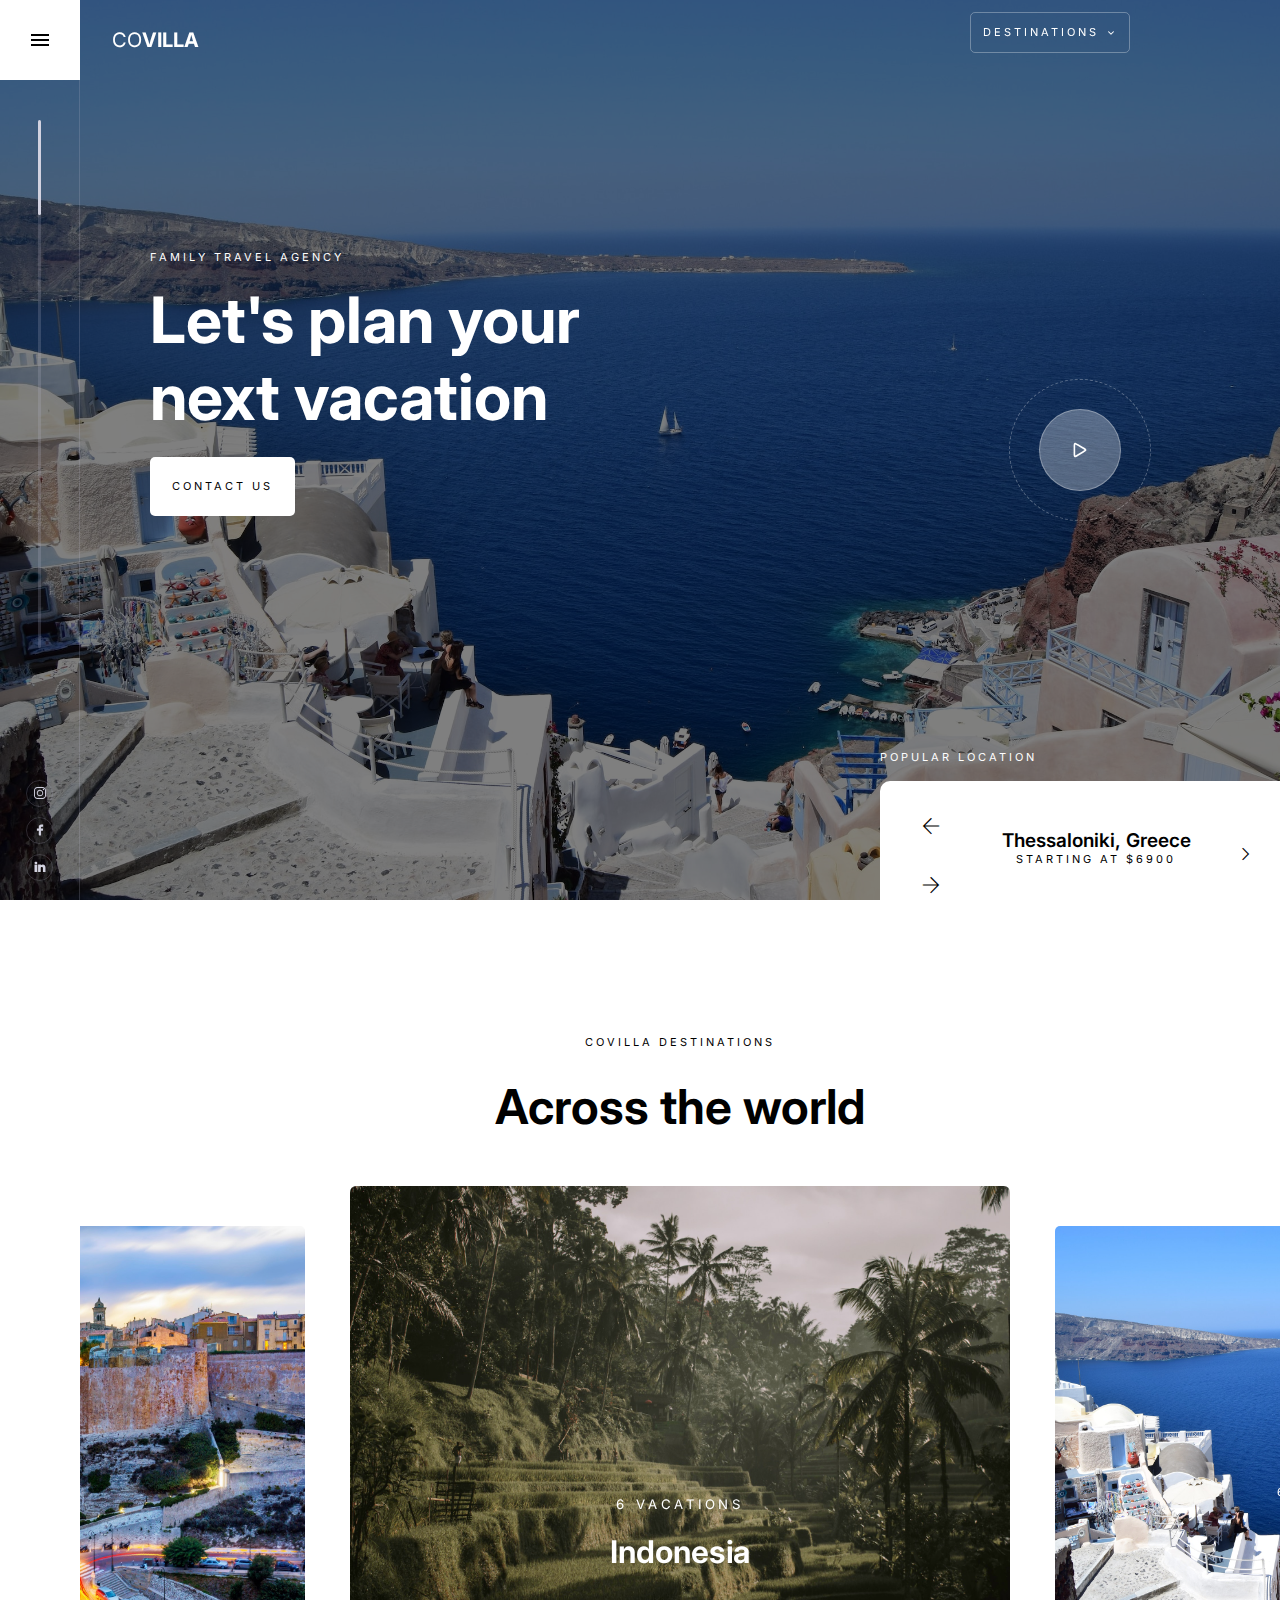
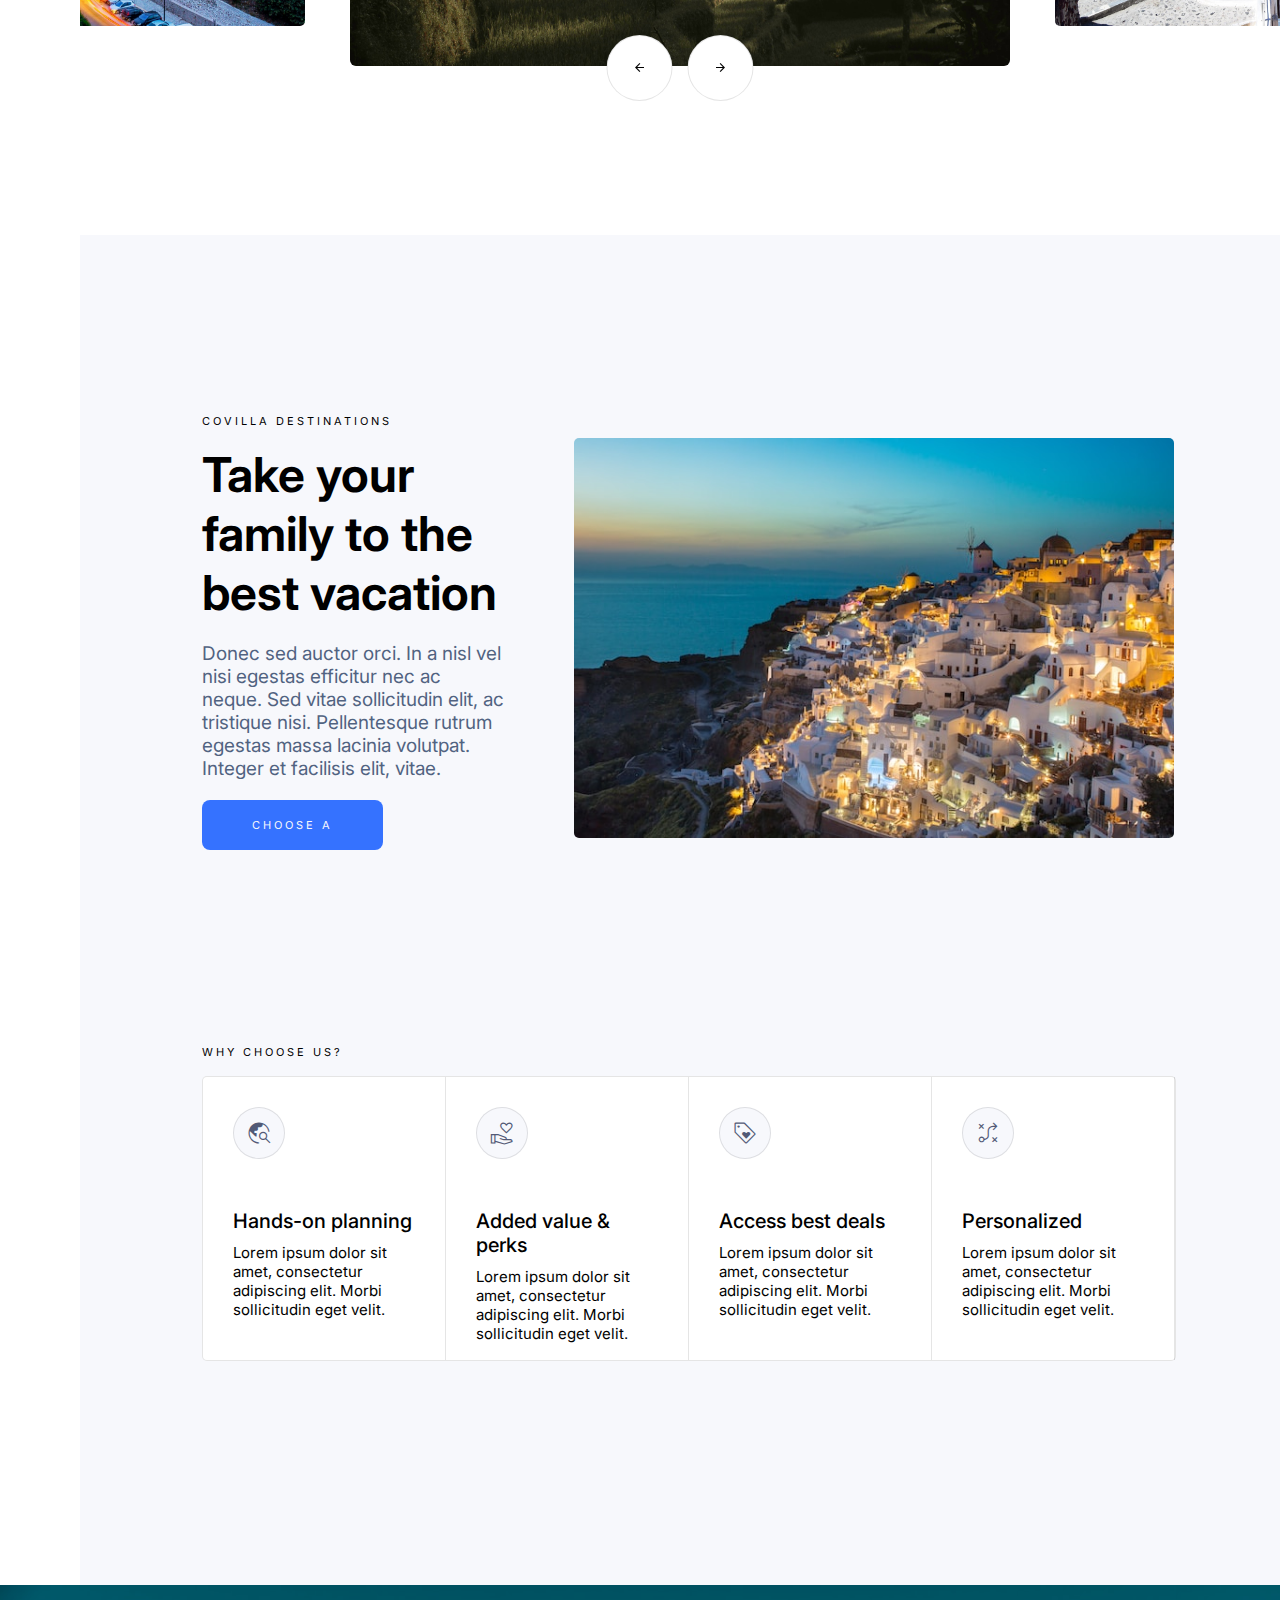
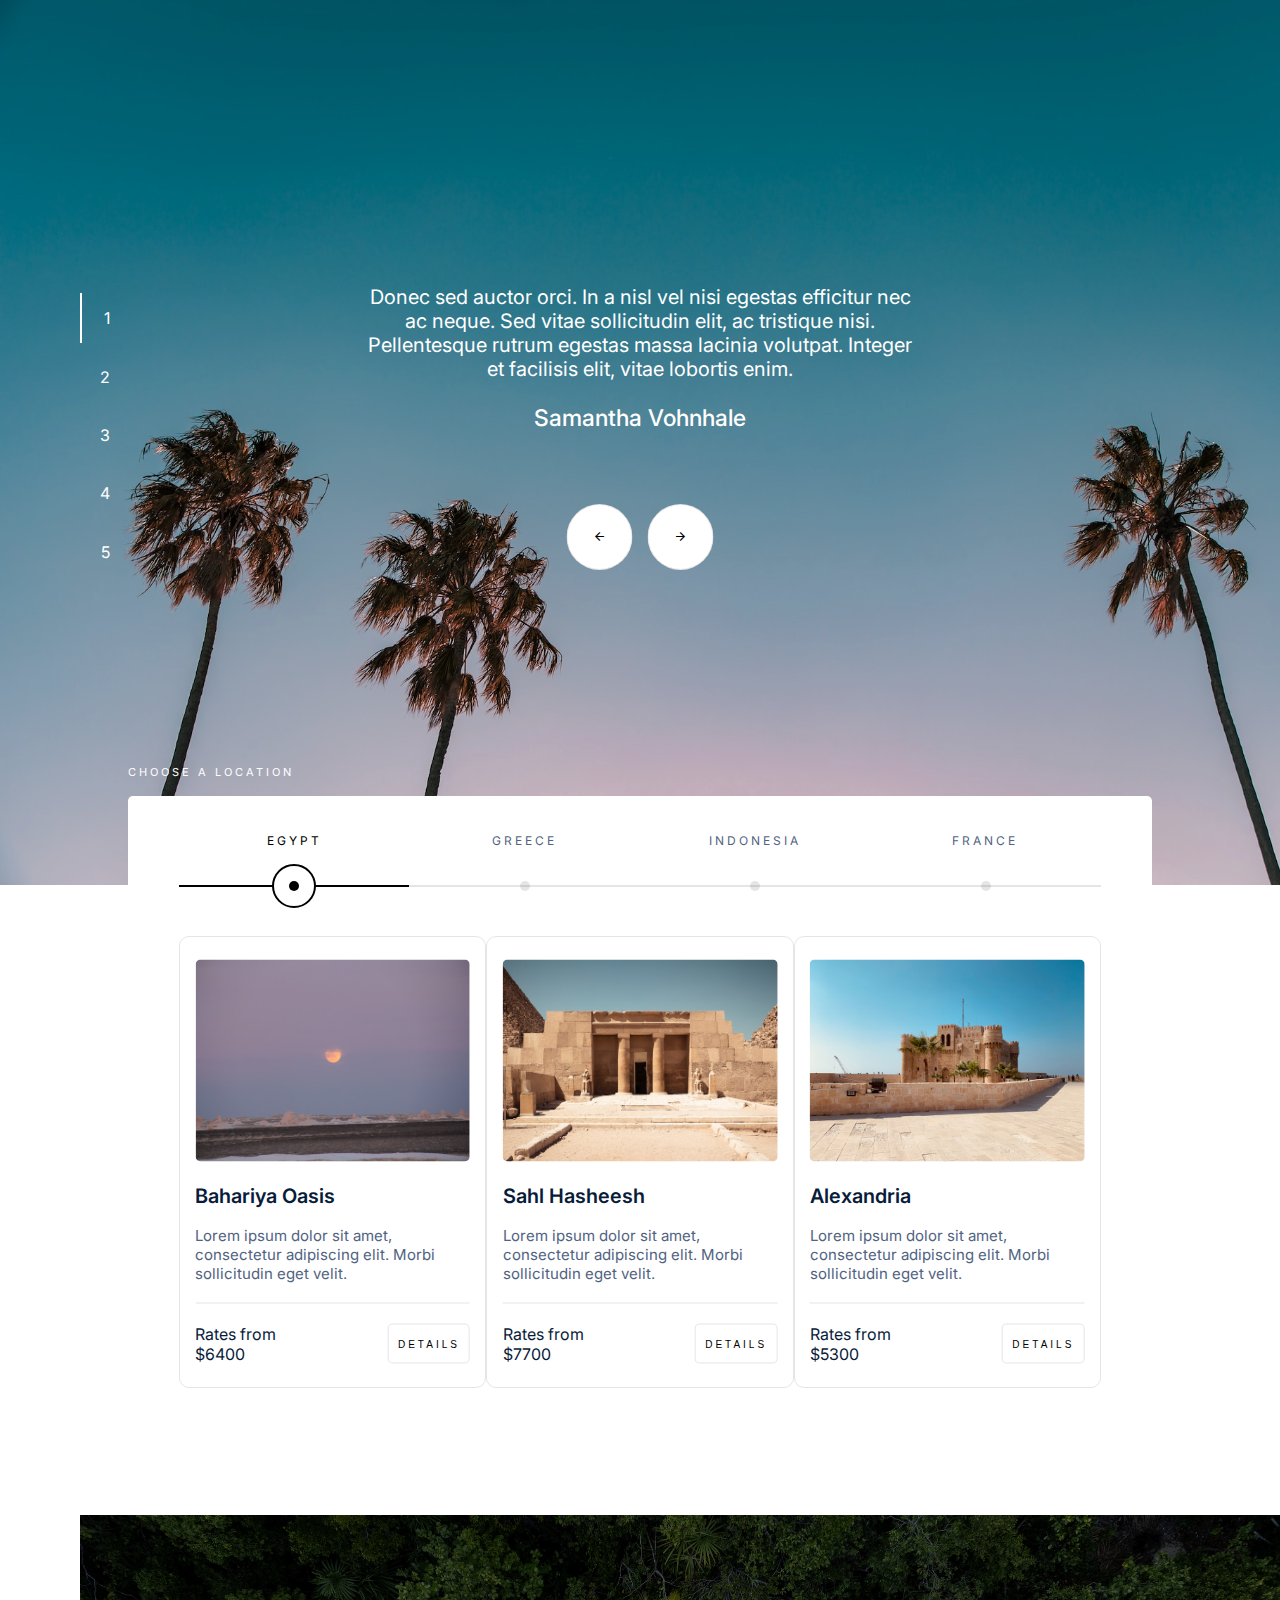
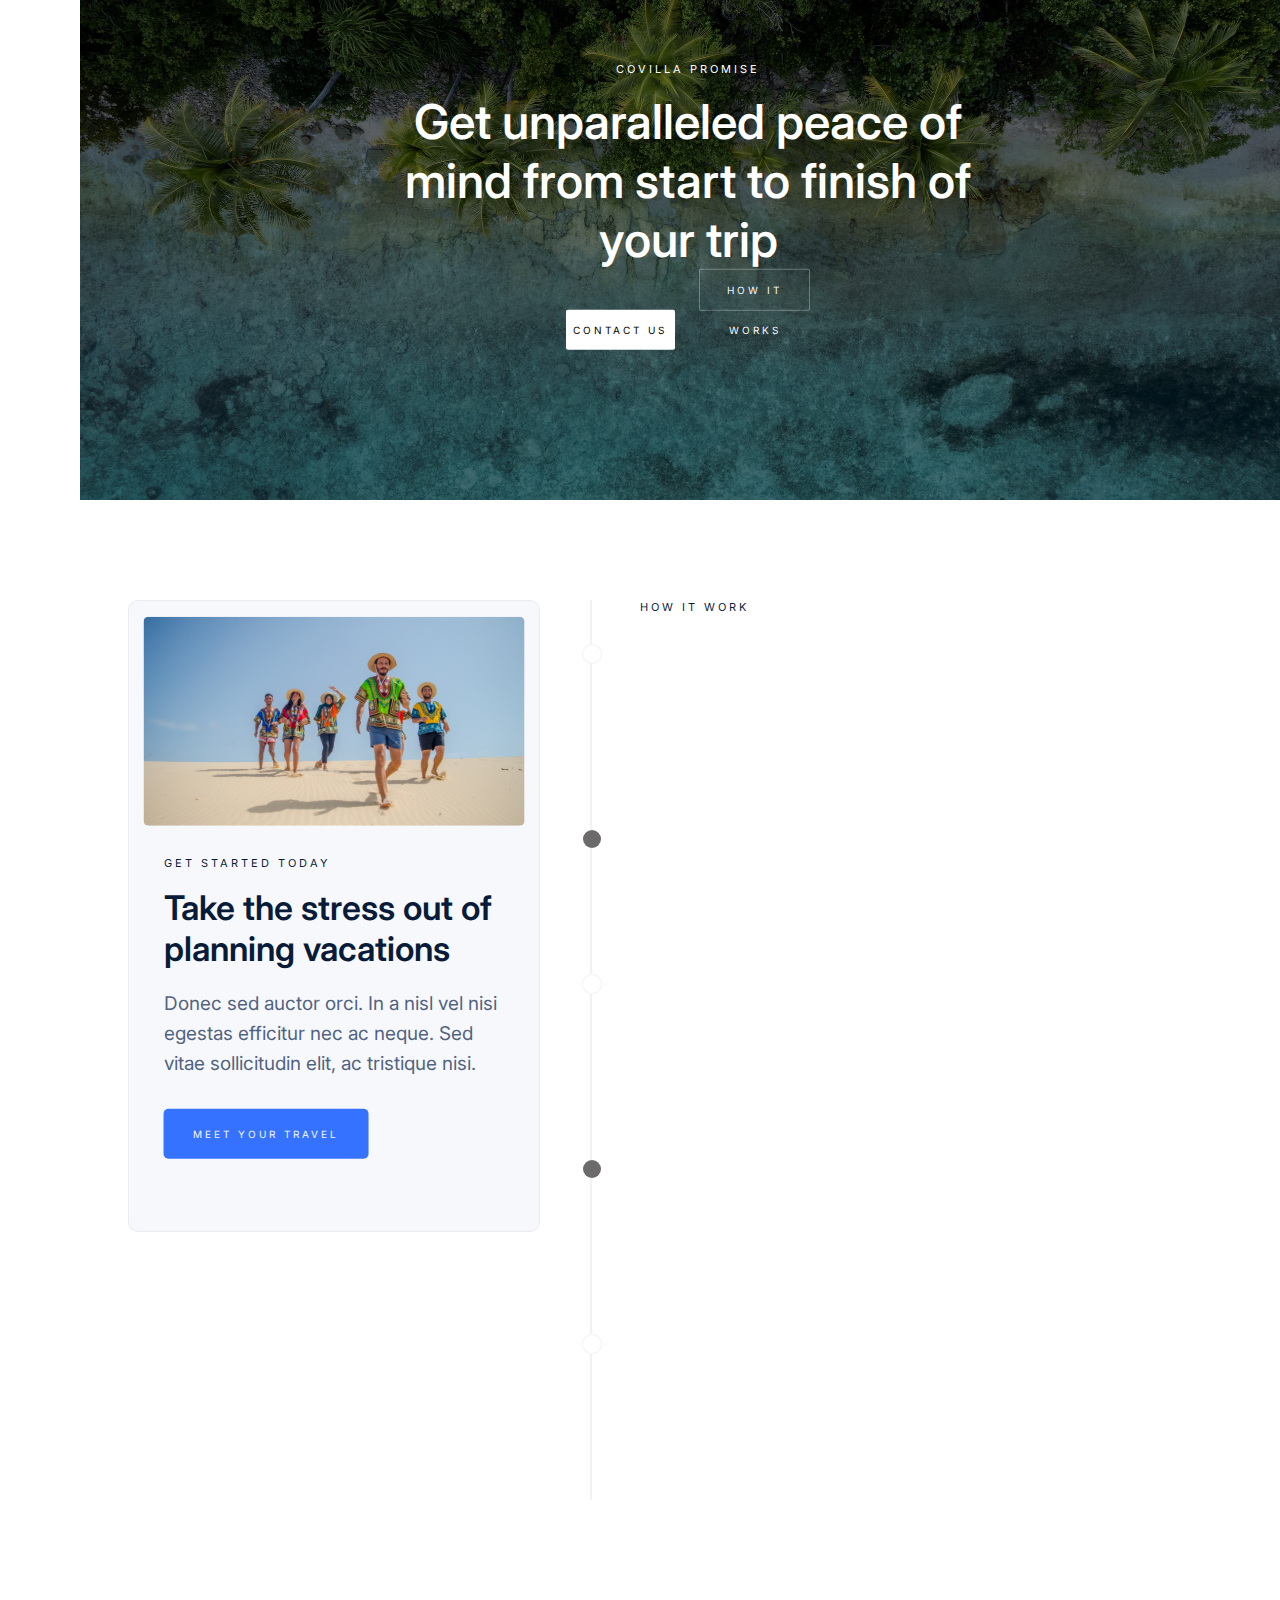
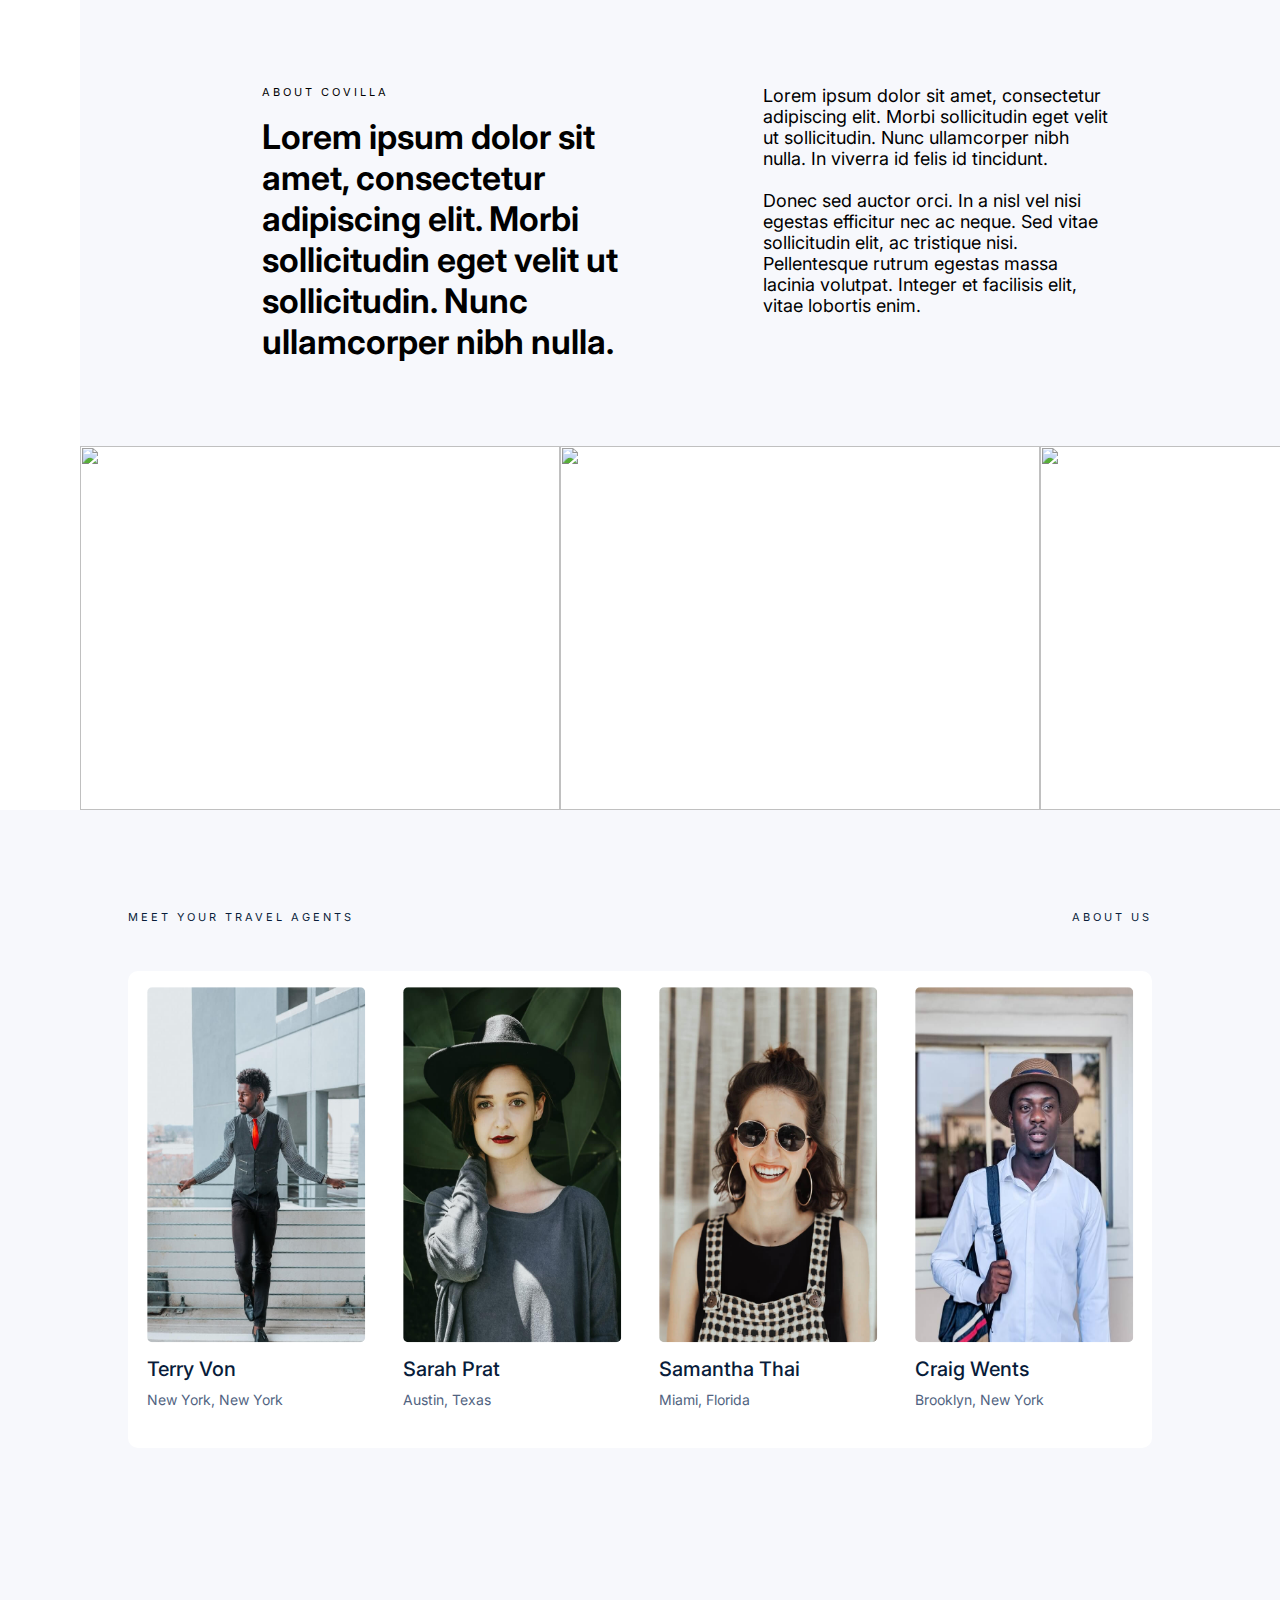
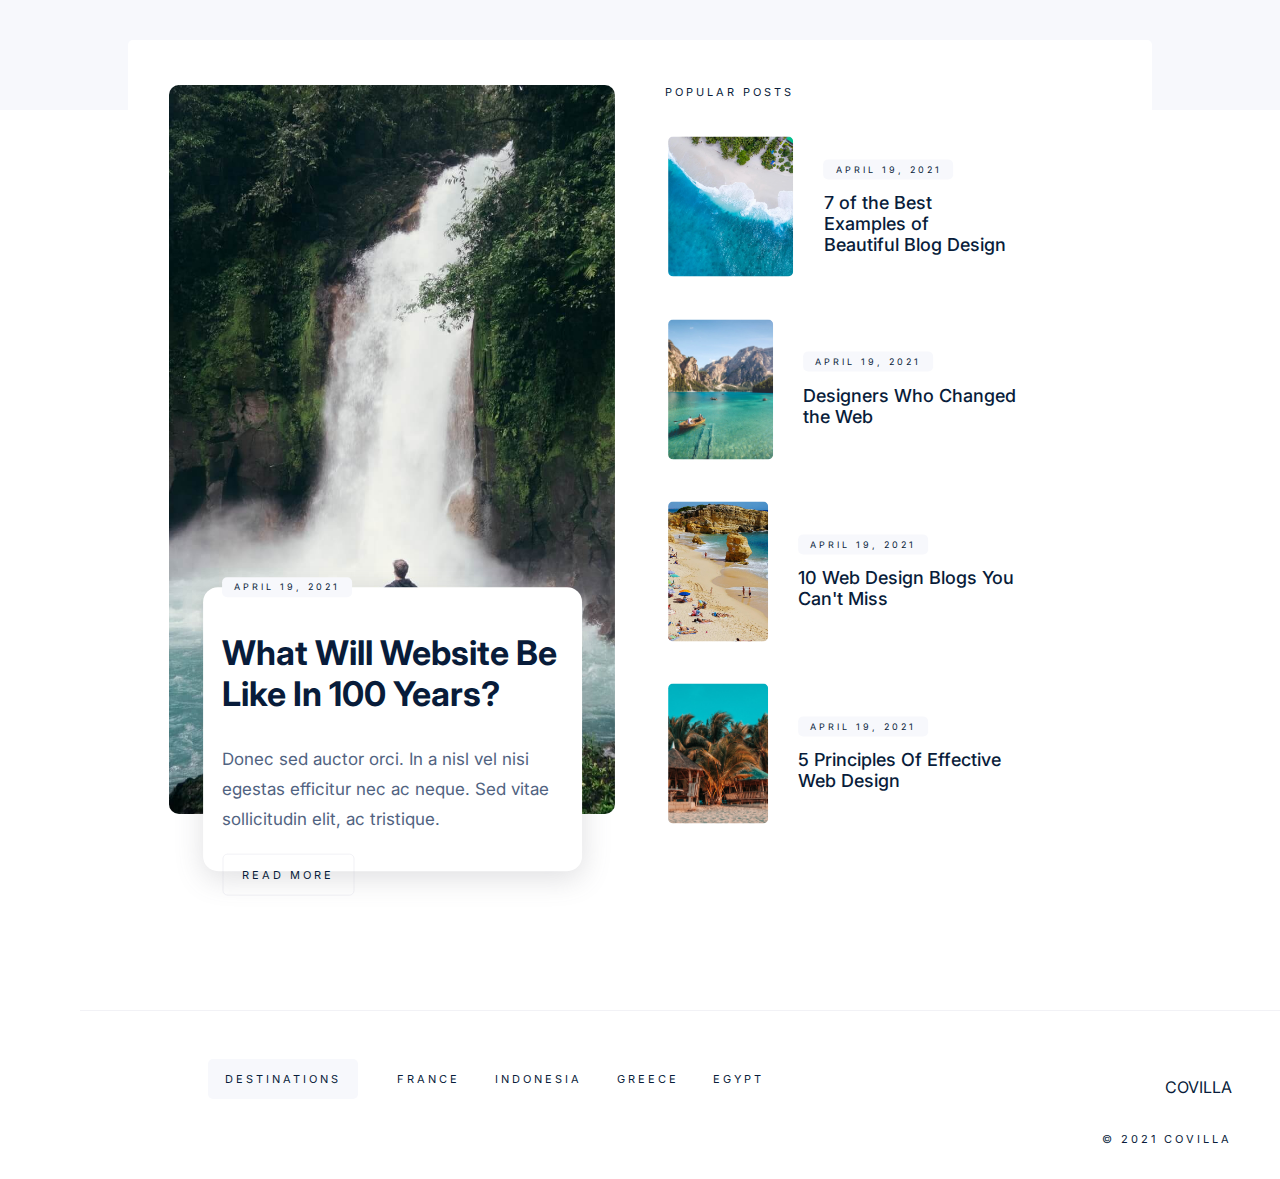
==== index.html @ d333420f "completed footer" ====
<!DOCTYPE html>
<html lang="en">
  <head>
    <meta charset="UTF-8" />
    <meta name="viewport" content="width=device-width, initial-scale=1.0" />
    <title>Travel Site</title>
    <!--Google Fonts -->
    <link
      rel="stylesheet"
      href="https://fonts.googleapis.com/css2?family=Inter"
    />

    <!--Google Icons -->
    <link
      rel="stylesheet"
      href="https://fonts.googleapis.com/css2?family=Material+Symbols+Outlined:opsz,wght,FILL,GRAD@20..48,100..700,0..1,-50..200"
    />

    <!-- Swiper CSS-->
    <link rel="stylesheet" href="./assets/swiper/swiper-bundle.min.css" />

    <link rel="stylesheet" href="./assets/styles/styles.css" />
  </head>
  <body>
    <section class="hero">
      <nav class="header">
        <div class="menu-btn">
          <span class="material-symbols-outlined"> menu </span>
        </div>
        <div class="nav-header">CO<span>VILLA</span></div>
        <ul class="navigation">
          <li><a href="#">ABOUT</a></li>
          <li><a href="#">JOURNAL</a></li>
          <li><a href="#">SUPPORT</a></li>
        </ul>
        <div class="option-btn subtitle">
          DESTINATIONS
          <span class="material-symbols-outlined"> expand_more </span>
        </div>
      </nav>

      <div class="expand">
        <div class="container">
          <div class="title">
            <p class="subtitle">choose a location</p>
            <div class="deco-line"></div>
          </div>

          <div class="location-card">
            <div class="location" data-loc="france">
              <div class="title-box">
                <p class="loc-title">France</p>
                <p class="subtitle">6 Vacations</p>
              </div>
              <span class="material-symbols-outlined">
                expand_circle_right
              </span>
            </div>
            <div class="location" data-loc="indonesia">
              <div class="title-box">
                <p class="loc-title">Indonesia</p>
                <p class="subtitle">6 Vacations</p>
              </div>
              <span class="material-symbols-outlined">
                expand_circle_right
              </span>
            </div>
            <div class="location" data-loc="greece">
              <div class="title-box">
                <p class="loc-title">Greece</p>
                <p class="subtitle">6 Vacations</p>
              </div>
              <span class="material-symbols-outlined">
                expand_circle_right
              </span>
            </div>
            <div class="location" data-loc="egypt">
              <div class="title-box">
                <p class="loc-title">Egypt</p>
                <p class="subtitle">6 Vacations</p>
              </div>
              <span class="material-symbols-outlined">
                expand_circle_right
              </span>
            </div>
          </div>
        </div>
      </div>

      <div class="header-scroll"></div>

      <div class="expand-menu">
        <div class="exit-btn">
          <span class="material-symbols-outlined"> close </span>
        </div>
        <h2>Explore Vacations</h2>
        <div class="menu-container">
          <div class="container">
            <div class="title">
              <p class="subtitle">choose a continent</p>
              <div class="deco-line"></div>
            </div>

            <div class="location" data-loc="asia">
              <div class="title-box">
                <p class="loc-title">Asia</p>
                <p class="subtitle">6 Vacations</p>
              </div>
              <span class="material-symbols-outlined">
                expand_circle_right
              </span>
            </div>

            <div class="location" data-loc="africa">
              <div class="title-box">
                <p class="loc-title">Africa</p>
                <p class="subtitle">6 Vacations</p>
              </div>
              <span class="material-symbols-outlined">
                expand_circle_right
              </span>
            </div>

            <div class="location" data-loc="europe">
              <div class="title-box">
                <p class="loc-title">Europe</p>
                <p class="subtitle">12 Vacations</p>
              </div>
              <span class="material-symbols-outlined">
                expand_circle_right
              </span>
            </div>
          </div>

          <div class="container">
            <div class="title">
              <p class="subtitle">Choose a Destination</p>
              <div class="deco-line"></div>
            </div>

            <div class="location" data-loc="france">
              <div class="title-box">
                <p class="loc-title">France</p>
                <p class="subtitle">6 Vacations</p>
              </div>
              <span class="material-symbols-outlined">
                expand_circle_right
              </span>
            </div>
            <div class="location" data-loc="indonesia">
              <div class="title-box">
                <p class="loc-title">Indonesia</p>
                <p class="subtitle">6 Vacations</p>
              </div>
              <span class="material-symbols-outlined">
                expand_circle_right
              </span>
            </div>
            <div class="location" data-loc="greece">
              <div class="title-box">
                <p class="loc-title">Greece</p>
                <p class="subtitle">6 Vacations</p>
              </div>
              <span class="material-symbols-outlined">
                expand_circle_right
              </span>
            </div>
            <div class="location" data-loc="egypt">
              <div class="title-box">
                <p class="loc-title">Egypt</p>
                <p class="subtitle">6 Vacations</p>
              </div>
              <span class="material-symbols-outlined">
                expand_circle_right
              </span>
            </div>
          </div>

          <div class="container">
            <div class="title">
              <p class="subtitle">Contact us</p>
              <div class="deco-line"></div>
            </div>

            <div class="contact">
              <p class="contact-text">Schedule a call</p>
              <span class="material-symbols-outlined">
                expand_circle_right
              </span>
            </div>
            <div class="contact">
              <p class="contact-text">info@template.com</p>
              <span class="material-symbols-outlined">
                expand_circle_right
              </span>
            </div>
            <div class="contact">
              <p class="contact-text">(555) 555-5555</p>
              <span class="material-symbols-outlined">
                expand_circle_right
              </span>
            </div>
          </div>
        </div>
      </div>

      <div class="left-scroll">
        <div class="scroll-bar">
          <div class="movable"></div>
        </div>
        <div class="social-account">
          <ul>
            <li class="social-icon">
              <img src="./assets/instagram.svg" alt="Instagram Icon Outline" />
            </li>
            <li class="social-icon">
              <img src="./assets/facebook.svg" alt="Facebook Icon Outline" />
            </li>
            <li class="social-icon">
              <img src="./assets/linkedin.svg" alt="LinkedIn Icon Outline" />
            </li>
          </ul>
        </div>
      </div>

      <div class="index-title">
        <div class="titles">
          <div class="subtitle">FAMILY TRAVEL AGENCY</div>
          <h1>
            Let's plan your <br />
            next vacation
          </h1>
          <a class="contact-us subtitle" href="#">CONTACT US</a>
        </div>

        <div class="video-section">
          <div class="video-section-light">
            <div class="video-wrapper">
              <video
                playsinline
                autoplay
                muted
                loop
                poster="./assets/video/poster.jpg"
              >
                <source src="./assets/video/video.mp4" type="video/mp4" />
              </video>
            </div>

            <div class="video-button">
              <div class="video-button-inner">
                <img src="./assets/video/play.svg" alt="play button" />
              </div>
            </div>
          </div>
        </div>
      </div>

      <div class="options-slider">
        <div class="title">
          <p class="subtitle">popular location</p>
          <div class="deco-line"></div>
        </div>

        <div class="slide-main">
          <div class="slide-button">
            <span class="material-symbols-outlined" id="prev">
              arrow_back
            </span>
            <span class="material-symbols-outlined" id="next">
              arrow_forward
            </span>
          </div>
          <div class="slide-main-location">
            <p>Thessaloniki, Greece</p>
            <p class="subtitle">STARTING AT $6900</p>
          </div>

          <div class="direct-link">
            <span class="material-symbols-outlined"> navigate_next </span>
          </div>
        </div>
      </div>
    </section>

    <section class="acrossWorld">
      <div class="title">
        <p class="subtitle">covilla destinations</p>
        <h2>Across the world</h2>
      </div>

      <div class="swiper">
        <!-- Additional required wrapper -->
        <div class="swiper-wrapper">
          <!-- Slides -->
          <div class="swiper-slide">
            <img
              src="./assets/images/swiper-images/swiper-indonesia.jpg"
              alt="Indonesia"
            />
            <div class="titles">
              <p class="subtitle">6 Vacations</p>
              <p class="loc-title">Indonesia</p>
            </div>
          </div>
          <div class="swiper-slide">
            <img
              src="./assets/images/swiper-images/swiper-greece.jpg"
              alt="Greece"
            />
            <div class="titles">
              <p class="subtitle">6 Vacations</p>
              <p class="loc-title">Greece</p>
            </div>
          </div>
          <div class="swiper-slide">
            <img
              src="./assets/images/swiper-images/swiper-egypt.jpg"
              alt="Egypt"
            />
            <div class="titles">
              <p class="subtitle">6 Vacations</p>
              <p class="loc-title">Egypt</p>
            </div>
          </div>
          <div class="swiper-slide">
            <img
              src="./assets/images/swiper-images/swiper-france.jpg"
              alt="France"
            />
            <div class="titles">
              <p class="subtitle">6 Vacations</p>
              <p class="loc-title">France</p>
            </div>
          </div>
        </div>
        <!--End of swiper wrapper-->

        <!-- navigation buttons -->
        <div class="nav-buttons">
          <div class="swiper-custom-nav" id="nav-left">
            <span class="material-symbols-outlined"> arrow_back </span>
          </div>
          <div class="swiper-custom-nav" id="nav-right">
            <span class="material-symbols-outlined"> arrow_forward </span>
          </div>
        </div>
      </div>
      <!--End of swiper-->
    </section>

    <section class="blog">
      <div class="blog-info">
        <div class="blog-container">
          <div class="blog-left">
            <p class="subtitle">covilla destinations</p>
            <h2>Take your family to the best vacation</h2>
            <p class="text">
              Donec sed auctor orci. In a nisl vel nisi egestas efficitur nec ac
              neque. Sed vitae sollicitudin elit, ac tristique nisi.
              Pellentesque rutrum egestas massa lacinia volutpat. Integer et
              facilisis elit, vitae.
            </p>
            <div class="option-btn subtitle">
              CHOOSE A DESTINATION
              <span class="material-symbols-outlined"> expand_more </span>
            </div>
          </div>

          <div class="blog-right">
            <img src="./assets/images/blog-greece.jpg" alt="greece" />
          </div>
        </div>
      </div>

      <div class="features">
        <div class="title">
          <p class="subtitle">Why choose us?</p>
          <div class="deco-line"></div>
        </div>

        <div class="feature-container">
          <div class="feature">
            <div class="feature-icon">
              <span class="material-symbols-outlined"> travel_explore </span>
            </div>
            <h4>Hands-on planning</h4>
            <p>
              Lorem ipsum dolor sit amet, consectetur adipiscing elit. Morbi
              sollicitudin eget velit.
            </p>
          </div>
          <div class="feature">
            <div class="feature-icon">
              <span class="material-symbols-outlined">
                volunteer_activism
              </span>
            </div>
            <h4>Added value & perks</h4>
            <p>
              Lorem ipsum dolor sit amet, consectetur adipiscing elit. Morbi
              sollicitudin eget velit.
            </p>
          </div>
          <div class="feature">
            <div class="feature-icon">
              <span class="material-symbols-outlined"> loyalty </span>
            </div>
            <h4>Access best deals</h4>
            <p>
              Lorem ipsum dolor sit amet, consectetur adipiscing elit. Morbi
              sollicitudin eget velit.
            </p>
          </div>
          <div class="feature">
            <div class="feature-icon">
              <span class="material-symbols-outlined"> tactic </span>
            </div>
            <h4>Personalized</h4>
            <p>
              Lorem ipsum dolor sit amet, consectetur adipiscing elit. Morbi
              sollicitudin eget velit.
            </p>
          </div>
        </div>
      </div>
    </section>

    <section class="testimony">
      <ul class="number-tab">
        <li class="tab-item active">1</li>
        <li class="tab-item">2</li>
        <li class="tab-item">3</li>
        <li class="tab-item">4</li>
        <li class="tab-item">5</li>
      </ul>
      <div class="testimony-main">
        <div class="testimony-text">
          <p class="client-message">
            Donec sed auctor orci. In a nisl vel nisi egestas efficitur nec ac
            neque. Sed vitae sollicitudin elit, ac tristique nisi. Pellentesque
            rutrum egestas massa lacinia volutpat. Integer et facilisis elit,
            vitae lobortis enim.
          </p>
          <p class="client-name">Samantha Vohnhale</p>
        </div>
        <div class="nav-buttons">
          <div class="swiper-custom-nav" id="tes-left">
            <span class="material-symbols-outlined"> arrow_back </span>
          </div>
          <div class="swiper-custom-nav" id="tes-right">
            <span class="material-symbols-outlined"> arrow_forward </span>
          </div>
        </div>
      </div>
    </section>

    <section class="popular-sites">
      <div class="title">
        <p class="subtitle">choose a location</p>
        <div class="deco-line"></div>
      </div>

      <div class="popular-main">
        <ul class="tab-titles">
          <li class="tab-title active" data-index="1">Egypt</li>
          <li class="tab-title" data-index="2">Greece</li>
          <li class="tab-title" data-index="3">Indonesia</li>
          <li class="tab-title" data-index="4">France</li>
        </ul>
        <div class="click-bar">
          <div class="the-bar"></div>

          <ul class="inner-dots">
            <li class="dot active" data-index="1"></li>
            <li class="dot" data-index="2"></li>
            <li class="dot" data-index="3"></li>
            <li class="dot" data-index="4"></li>
          </ul>
          <ul class="tab-dots">
            <li class="tab-dot active" data-index="1"></li>
            <li class="tab-dot" data-index="2"></li>
            <li class="tab-dot" data-index="3"></li>
            <li class="tab-dot" data-index="4"></li>
          </ul>
        </div>
        <div class="popular-country">
          <div class="page active" data-index="1">
            <div class="city-info">
              <div class="card-container">
                <img
                  src="./assets/images/small-images/eg-BahariyaOasis.jpg"
                  alt="Bahariya Oasis"
                />
                <h4>Bahariya Oasis</h4>
                <p>
                  Lorem ipsum dolor sit amet, consectetur adipiscing elit. Morbi
                  sollicitudin eget velit.
                </p>
                <div class="break-line"></div>
                <div class="card-bottom">
                  <div class="rate">Rates from $6400</div>
                  <button class="detailBtn">DETAILS</button>
                </div>
              </div>
            </div>
            <div class="city-info">
              <div class="card-container">
                <img
                  src="./assets/images/small-images/eg-SahlHasheesh.jpg"
                  alt="Sahl Hasheesh"
                />
                <h4>Sahl Hasheesh</h4>
                <p>
                  Lorem ipsum dolor sit amet, consectetur adipiscing elit. Morbi
                  sollicitudin eget velit.
                </p>
                <div class="break-line"></div>
                <div class="card-bottom">
                  <div class="rate">Rates from $7700</div>
                  <button class="detailBtn">DETAILS</button>
                </div>
              </div>
            </div>
            <div class="city-info">
              <div class="card-container">
                <img
                  src="./assets/images/small-images/eg-Alexandria.jpg"
                  alt="Alexandria"
                />
                <h4>Alexandria</h4>
                <p>
                  Lorem ipsum dolor sit amet, consectetur adipiscing elit. Morbi
                  sollicitudin eget velit.
                </p>
                <div class="break-line"></div>
                <div class="card-bottom">
                  <div class="rate">Rates from $5300</div>
                  <button class="detailBtn">DETAILS</button>
                </div>
              </div>
            </div>
          </div>

          <div class="page" data-index="2">
            <div class="city-info">
              <div class="card-container">
                <img
                  src="./assets/images/small-images/gr-Palaiokastritsa.jpg"
                  alt="Palaiokastritsa"
                />
                <h4>Palaiokastritsa</h4>
                <p>
                  Lorem ipsum dolor sit amet, consectetur adipiscing elit. Morbi
                  sollicitudin eget velit.
                </p>
                <div class="break-line"></div>
                <div class="card-bottom">
                  <div class="rate">Rates from $5600</div>
                  <button class="detailBtn">DETAILS</button>
                </div>
              </div>
            </div>
            <div class="city-info">
              <div class="card-container">
                <img
                  src="./assets/images/small-images/gr-Meteora.jpg"
                  alt="Meteora"
                />
                <h4>Meteora</h4>
                <p>
                  Lorem ipsum dolor sit amet, consectetur adipiscing elit. Morbi
                  sollicitudin eget velit.
                </p>
                <div class="break-line"></div>
                <div class="card-bottom">
                  <div class="rate">Rates from $2800</div>
                  <button class="detailBtn">DETAILS</button>
                </div>
              </div>
            </div>
            <div class="city-info">
              <div class="card-container">
                <img
                  src="./assets/images/small-images/gr-Thessaloniki.jpg"
                  alt="Thessaloniki"
                />
                <h4>Thessaloniki</h4>
                <p>
                  Lorem ipsum dolor sit amet, consectetur adipiscing elit. Morbi
                  sollicitudin eget velit.
                </p>
                <div class="break-line"></div>
                <div class="card-bottom">
                  <div class="rate">Rates from $6700</div>
                  <button class="detailBtn">DETAILS</button>
                </div>
              </div>
            </div>
          </div>

          <div class="page" data-index="3">
            <div class="city-info">
              <div class="card-container">
                <img
                  src="./assets/images/small-images/id-Canggu.jpg"
                  alt="Canggu"
                />
                <h4>Canggu</h4>
                <p>
                  Lorem ipsum dolor sit amet, consectetur adipiscing elit. Morbi
                  sollicitudin eget velit.
                </p>
                <div class="break-line"></div>
                <div class="card-bottom">
                  <div class="rate">Rates from $6500</div>
                  <button class="detailBtn">DETAILS</button>
                </div>
              </div>
            </div>
            <div class="city-info">
              <div class="card-container">
                <img
                  src="./assets/images/small-images/id-Komodo.jpg"
                  alt="Komodo"
                />
                <h4>Komodo</h4>
                <p>
                  Lorem ipsum dolor sit amet, consectetur adipiscing elit. Morbi
                  sollicitudin eget velit.
                </p>
                <div class="break-line"></div>
                <div class="card-bottom">
                  <div class="rate">Rates from $7600</div>
                  <button class="detailBtn">DETAILS</button>
                </div>
              </div>
            </div>
            <div class="city-info">
              <div class="card-container">
                <img
                  src="./assets/images/small-images/id-PenidaIsland.jpg"
                  alt="Penida Island"
                />
                <h4>Penida Island</h4>
                <p>
                  Lorem ipsum dolor sit amet, consectetur adipiscing elit. Morbi
                  sollicitudin eget velit.
                </p>
                <div class="break-line"></div>
                <div class="card-bottom">
                  <div class="rate">Rates from $2800</div>
                  <button class="detailBtn">DETAILS</button>
                </div>
              </div>
            </div>
          </div>

          <div class="page" data-index="4">
            <div class="city-info">
              <div class="card-container">
                <img
                  src="./assets/images/small-images/fr-Bonifacio.jpg"
                  alt="Bonfifacio"
                />
                <h4>Bonifacio</h4>
                <p>
                  Lorem ipsum dolor sit amet, consectetur adipiscing elit. Morbi
                  sollicitudin eget velit.
                </p>
                <div class="break-line"></div>
                <div class="card-bottom">
                  <div class="rate">Rates from $2000</div>
                  <button class="detailBtn">DETAILS</button>
                </div>
              </div>
            </div>
            <div class="city-info">
              <div class="card-container">
                <img
                  src="./assets/images/small-images/fr-Brittany.jpg"
                  alt="Brittany"
                />
                <h4>Brittany</h4>
                <p>
                  Lorem ipsum dolor sit amet, consectetur adipiscing elit. Morbi
                  sollicitudin eget velit.
                </p>
                <div class="break-line"></div>
                <div class="card-bottom">
                  <div class="rate">Rates from $3600</div>
                  <button class="detailBtn">DETAILS</button>
                </div>
              </div>
            </div>
            <div class="city-info">
              <div class="card-container">
                <img
                  src="./assets/images/small-images/fr-Carcassonne.jpg"
                  alt="Carcassonne"
                />
                <h4>Carcassonne</h4>
                <p>
                  Lorem ipsum dolor sit amet, consectetur adipiscing elit. Morbi
                  sollicitudin eget velit.
                </p>
                <div class="break-line"></div>
                <div class="card-bottom">
                  <div class="rate">Rates from $3900</div>
                  <button class="detailBtn">DETAILS</button>
                </div>
              </div>
            </div>
          </div>
        </div>
      </div>
    </section>

    <section class="no-paddings">
      <div class="titles">
        <div class="subtitle">Covilla promise</div>
        <h1>
          Get unparalleled peace of mind from start to finish of your trip
        </h1>
        <a class="contact-us subtitle" href="#">CONTACT US</a>
        <a class="howitwork subtitle" href="#">HOW IT WORKS</a>
      </div>
    </section>

    <section class="detailed-info">
      <div class="container">
        <div class="start-today-card">
          <div class="card-container">
            <div class="card-picture"></div>
            <div class="card-text">
              <p class="subtitle">Get Started Today</p>
              <h2>Take the stress out of planning vacations</h2>
              <p class="text">
                Donec sed auctor orci. In a nisl vel nisi egestas efficitur nec
                ac neque. Sed vitae sollicitudin elit, ac tristique nisi.
              </p>
              <div class="option-btn subtitle">MEET YOUR TRAVEL AGENTS</div>
            </div>
          </div>
        </div>
        <div class="step-card">
          <div class="title">
            <p class="subtitle">how it work</p>
            <div class="deco-line"></div>
          </div>
          <div class="steps">
            <div class="step">
              <div class="outer"></div>
              <div class="inner"></div>
            </div>
            <div class="step">
              <div class="outer"></div>
              <div class="inner"></div>
            </div>
            <div class="step">
              <div class="outer"></div>
              <div class="inner"></div>
            </div>
            <div class="step">
              <div class="outer"></div>
              <div class="inner"></div>
            </div>
          </div>
          <div class="box box1">
            <div class="box-container">
              <div class="box-icon">
                <span>1</span>
              </div>
              <h4>First, clone this template.</h4>
              <p>
                Lorem ipsum dolor sit amet, consectetur adipiscing elit. Morbi
                sollicitudin eget velit ut sollicitudin. Nunc ullamcorper nibh
                nulla. In viverra id felis id tincidunt.
              </p>
            </div>
          </div>
          <div class="box box2">
            <div class="box-container">
              <div class="box-icon">
                <span>2</span>
              </div>
              <h4>Next, use it on your projects.</h4>
              <p>
                Lorem ipsum dolor sit amet, consectetur adipiscing elit. Morbi
                sollicitudin eget velit ut sollicitudin. Nunc ullamcorper nibh
                nulla. In viverra id felis id tincidunt.
              </p>
            </div>
          </div>
          <div class="box box3">
            <div class="box-container">
              <div class="box-icon">
                <span>3</span>
              </div>
              <h4>Then, tell me what you think.</h4>
              <p>
                Lorem ipsum dolor sit amet, consectetur adipiscing elit. Morbi
                sollicitudin eget velit ut sollicitudin. Nunc ullamcorper nibh
                nulla. In viverra id felis id tincidunt.
              </p>
            </div>
          </div>
          <div class="box box4">
            <div class="box-container">
              <div class="box-icon">
                <span>4</span>
              </div>
              <h4>Finally, share the template.</h4>
              <p>
                Lorem ipsum dolor sit amet, consectetur adipiscing elit. Morbi
                sollicitudin eget velit ut sollicitudin. Nunc ullamcorper nibh
                nulla. In viverra id felis id tincidunt.
              </p>
            </div>
          </div>
        </div>
      </div>
    </section>

    <section class="about-gallery">
      <div class="container">
        <div class="top-text">
          <div class="text-container">
            <div class="left-text">
              <p class="subtitle">ABOUT COVILLA</p>
              Lorem ipsum dolor sit amet, consectetur adipiscing elit. Morbi
              sollicitudin eget velit ut sollicitudin. Nunc ullamcorper nibh
              nulla.
            </div>
            <div class="right-text">
              <p>
                Lorem ipsum dolor sit amet, consectetur adipiscing elit. Morbi
                sollicitudin eget velit ut sollicitudin. Nunc ullamcorper nibh
                nulla. In viverra id felis id tincidunt.
              </p>
              <br />
              <p>
                Donec sed auctor orci. In a nisl vel nisi egestas efficitur nec
                ac neque. Sed vitae sollicitudin elit, ac tristique nisi.
                Pellentesque rutrum egestas massa lacinia volutpat. Integer et
                facilisis elit, vitae lobortis enim.
              </p>
            </div>
          </div>
        </div>

        <div class="gallery">
          <div class="item">
            <img
              src="https://assets.website-files.com/60675f13ea324fdd4af9ef2a/607b6af17c67770ae3de1541_Family001.jpeg"
              alt=""
            />
          </div>
          <div class="item">
            <img
              src="https://assets.website-files.com/60675f13ea324fdd4af9ef2a/607b6c801c6cc62928080d5c_Family003.jpeg"
              alt=""
            />
          </div>
          <div class="item">
            <img
              src="https://assets.website-files.com/60675f13ea324fdd4af9ef2a/607b6ccb8c09f127ee426222_Family004.jpeg"
              alt=""
            />
          </div>
          <div class="item">
            <img
              src="https://assets.website-files.com/60675f13ea324fdd4af9ef2a/607b6d1847737e3cad7ace73_Family005.jpeg"
              alt=""
            />
          </div>
          <div class="item">
            <img
              src="https://assets.website-files.com/60675f13ea324fdd4af9ef2a/607dcd6f4c797d614a152a89_Family0012.jpeg"
              alt=""
            />
          </div>
          <div class="item">
            <img
              src="https://assets.website-files.com/60675f13ea324fdd4af9ef2a/607b6e34994877bde5d7d81b_Family007.jpeg"
              alt=""
            />
          </div>
        </div>
      </div>
    </section>

    <section class="meet-our-team">
      <div class="container">
        <div class="title">
          <p class="subtitle">meet your travel agents</p>
          <div class="deco-line"></div>
          <div class="optionBtn subtitle">About us</div>
        </div>
        <div class="team-box">
          <div class="member-card">
            <div class="member">
              <div class="member-image">
                <img src="./assets/team/team-photo1.jpg" alt="" />
              </div>
              <p class="member-name">Terry Von</p>
              <p class="member-location">New York, New York</p>
            </div>
          </div>
          <div class="member-card">
            <div class="member">
              <div class="member-image">
                <img src="./assets/team/SaraPrat.jpg" alt="" />
              </div>
              <p class="member-name">Sarah Prat</p>
              <p class="member-location">Austin, Texas</p>
            </div>
          </div>
          <div class="member-card">
            <div class="member">
              <div class="member-image">
                <img src="./assets/team/SamanthaThai.jpg" alt="" />
              </div>
              <p class="member-name">Samantha Thai</p>
              <p class="member-location">Miami, Florida</p>
            </div>
          </div>
          <div class="member-card">
            <div class="member">
              <div class="member-image">
                <img src="./assets/team/CraigWents.jpg" alt="" />
              </div>
              <p class="member-name">Craig Wents</p>
              <p class="member-location">Brooklyn, New York</p>
            </div>
          </div>
        </div>
      </div>
    </section>

    <section class="article-post">
      <div class="container">
        <div class="blog-container">
          <div class="feature-post">
            <div class="feature-post-image">
              <img src="./assets/images/blog-images/feature-post.jpg" alt="" />
            </div>
            <div class="feature-post-brief">
              <div class="post-date subtitle">APRIL 19, 2021</div>
              <div class="feature-box">
                <h2>What Will Website Be Like In 100 Years?</h2>
                <p>
                  Donec sed auctor orci. In a nisl vel nisi egestas efficitur
                  nec ac neque. Sed vitae sollicitudin elit, ac tristique.
                </p>
                <div class="option-btn subtitle">READ MORE</div>
              </div>
            </div>
          </div>

          <div class="popular-post">
            <div class="title">
              <p class="subtitle">POPULAR POSTS</p>
              <div class="deco-line"></div>
            </div>
            <div class="post-container">
              <div class="post">
                <div class="post-box">
                  <div class="post-image">
                    <img
                      src="./assets/images/blog-images/article1-image.jpg"
                      alt=""
                    />
                  </div>
                  <div class="right-box">
                    <div class="post-date subtitle">APRIL 19, 2021</div>
                    <h2>
                      7 of the Best Examples of <br />Beautiful Blog Design
                    </h2>
                  </div>
                </div>
              </div>
              <div class="post">
                <div class="post-box">
                  <div class="post-image">
                    <img
                      src="./assets/images/blog-images/article2-image.jpg"
                      alt=""
                    />
                  </div>
                  <div class="right-box">
                    <div class="post-date subtitle">APRIL 19, 2021</div>
                    <h2>Designers Who Changed the Web</h2>
                  </div>
                </div>
              </div>
              <div class="post">
                <div class="post-box">
                  <div class="post-image">
                    <img
                      src="./assets/images/blog-images/article3-image.jpg"
                      alt=""
                    />
                  </div>
                  <div class="right-box">
                    <div class="post-date subtitle">APRIL 19, 2021</div>
                    <h2>10 Web Design Blogs You Can't Miss</h2>
                  </div>
                </div>
              </div>
              <div class="post">
                <div class="post-box">
                  <div class="post-image">
                    <img
                      src="./assets/images/blog-images/article4-image.jpg"
                      alt=""
                    />
                  </div>
                  <div class="right-box">
                    <div class="post-date subtitle">APRIL 19, 2021</div>
                    <h2>5 Principles Of Effective Web Design</h2>
                  </div>
                </div>
              </div>
            </div>
          </div>
        </div>
      </div>
    </section>

    <footer>
      <div class="footer-container">
        <ul>
          <li class="footer-list subtitle active">Destinations</li>
          <li class="footer-list subtitle">France</li>
          <li class="footer-list subtitle">Indonesia</li>
          <li class="footer-list subtitle">Greece</li>
          <li class="footer-list subtitle">Egypt</li>
        </ul>
        <div class="logo">CO<span>VILLA</span></div>
        <div class="copyright subtitle">© 2021 COVILLA</div>
      </div>
    </footer>
    <script src="./index.js"></script>

    <!--Swiper JS-->
    <script src="./assets/swiper/swiper-bundle.min.js"></script>

    <!-- Initialize Swiper-->
    <script>
      const swiper = new Swiper(".swiper", {
        // Optional parameters
        slidesPerView: 2,
        spaceBetween: 100,
        centeredSlides: true,
        loadPrevNext: true,
        loop: true,

        // Navigation arrows
        navigation: {
          nextEl: "#nav-right",
          prevEl: "#nav-left",
        },
      });
    </script>
  </body>
</html>
---- assets/styles/styles.css ----
* {
  padding: 0;
  margin: 0;
}
a {
  text-decoration: none;
  color: black;
}
ul {
  list-style-type: none;
}
button {
  border: none;
}
.subtitle {
  font-size: 11px;
  line-height: 1.4em;
  font-weight: 400;
  letter-spacing: 3px;
  text-transform: uppercase;
  margin-bottom: 1.4em;
}
body {
  font-family: "Inter", serif;
  color: #ffffff;
  overflow-x: hidden;
}
section.hero {
  background: rgba(0, 0, 0, 0.5);
  background-blend-mode: darken;
  background-image: url(../images/main-bkg-greece.jpg);
  background-size: cover;
  height: 100vh;
  width: 100vw;
  overflow: hidden;
  transition: all 0.5s ease;
  z-index: -999;
}
nav.header {
  height: 80px;
  width: 100vw;
  position: fixed;
  display: grid;
  grid-template-columns: 80px 150px auto 200px 150px;
  z-index: 999;
}
nav.header .menu-btn {
  grid-column-start: 1;
  width: 80px;
  background-color: #ffffff;
  text-align: center;
  cursor: pointer;
}
nav.header .menu-btn .material-symbols-outlined {
  line-height: 80px;
  color: black;
}
nav.header .nav-header {
  grid-column-start: 2;
  justify-self: center;
  align-self: center;
  font-size: 20px;
  font-weight: 400;
}
nav.header .nav-header span {
  font-weight: 700;
}
nav.header .navigation {
  display: flex;
  justify-content: center;
  align-items: center;
  list-style-type: none;
  column-gap: 50px;
  opacity: 0;
  font-size: 15px;
  font-weight: 400;
}
nav.header .option-btn {
  grid-column-start: 4;
  justify-self: end;
  align-self: center;
  padding: 12px;
  border: 1px solid rgba(255, 255, 255, 0.3);
  border-radius: 5px;
  cursor: pointer;
}
nav.header .option-btn .material-symbols-outlined {
  font-size: 12px;
  vertical-align: middle;
}
div.header-scroll {
  height: 80px;
  width: 100%;
  text-align: center;
  position: fixed;
  top: -80px;
  background-color: white;
  z-index: 998;
}
div.left-scroll {
  width: 79px;
  height: 100vh;
  border-right: 1px solid rgba(192, 192, 211, 0.2);
  position: fixed;
  display: grid;
  grid-template-rows: 120px auto 120px;
  z-index: 998;
}
div.left-scroll .scroll-bar {
  grid-row-start: 2;
  grid-row-end: 3;
  justify-self: center;
  width: 3px;
  height: 80%;
  border-radius: 2px;
  background-color: rgba(192, 192, 211, 0.2);
}
div.left-scroll .scroll-bar .movable {
  width: 3px;
  height: 18%;
  background-color: #d2d2e0;
  border-radius: 2px;
}
div.left-scroll .social-account {
  grid-row-start: 3;
  grid-row-end: 4;
  height: 100%;
}
div.left-scroll .social-account ul {
  display: flex;
  flex-direction: column;
  align-items: center;
  justify-content: center;
  gap: 10px;
}
div.left-scroll .social-account ul .social-icon {
  height: 25px;
  width: 25px;
  border-radius: 50%;
  border: 1px solid rgba(192, 192, 211, 0.2);
  text-align: center;
  cursor: pointer;
}
div.left-scroll .social-account ul .social-icon img {
  height: 12px;
  width: 12px;
  vertical-align: middle;
}
div.left-scroll .social-account ul .social-icon:hover {
  background-color: #3572ff;
  transform: scale(1.05);
}
.index-title {
  position: absolute;
  left: 150px;
  top: 50%;
  transform: translateY(-50%);
  display: flex;
  justify-content: space-between;
  align-items: flex-start;
  gap: 300px;
}
.index-title h1 {
  font-size: 64px;
}
.index-title .contact-us {
  display: inline-block;
  color: black;
  padding: 2em;
  background-color: white;
  border-radius: 5px;
  margin-top: 2em;
  cursor: pointer;
}
.video-section {
  width: 400px;
  height: 400px;
  border-radius: 50%;
  transition: all 1s;
  position: relative;
  /*rings animation*/
}
.video-section .video-section-light {
  position: absolute;
  top: 50%;
  left: 50%;
  transform: translate(-50%, -50%);
  width: 350px;
  height: 350px;
  border-radius: 50%;
  transition: all 1s;
}
.video-section .video-section-light .video-wrapper {
  position: absolute;
  width: 350px;
  height: 350px;
  border-radius: 50%;
  top: 50%;
  left: 50%;
  transform: translate(-50%, -50%);
}
.video-section .video-section-light .video-wrapper video {
  width: 100%;
  height: 100%;
  object-fit: cover;
  border-radius: 50%;
  transform: scale(0.5);
  opacity: 0;
  transition: all 1s;
}
.video-section .video-section-light .video-wrapper video.active {
  opacity: 1;
  transform: scale(1, 1);
}
.video-section .video-section.active {
  opacity: 1;
  background-color: #525a76;
  animation: outerRingMove 1s infinite alternate;
}
.video-section .video-section-light.active {
  opacity: 1;
  background-color: #516381;
  animation: innerRingMove 1s infinite alternate;
}
@keyframes innerRingMove {
  from {
    width: 350px;
    height: 350px;
  }
  to {
    width: 400px;
    height: 400px;
  }
}
@keyframes outerRingMove {
  from {
    width: 400px;
    height: 400px;
  }
  to {
    width: 450px;
    height: 450px;
  }
}
.video-section .video-button {
  position: absolute;
  width: 140px;
  height: 140px;
  border-radius: 50%;
  border: 1px dashed rgba(255, 255, 255, 0.3);
  top: 50%;
  left: 50%;
  transform: translate(-50%, -50%);
}
.video-section .video-button .video-button-inner {
  position: absolute;
  top: 50%;
  left: 50%;
  transform: translate(-50%, -50%);
  width: 80px;
  height: 80px;
  border-radius: 50%;
  background-color: rgba(255, 255, 255, 0.3);
  border: 1px solid rgba(255, 255, 255, 0.3);
  display: flex;
  align-items: center;
  justify-content: center;
}
.video-section .video-button .video-button-inner img {
  width: 20%;
  height: 20%;
}
.video-button.active {
  background-color: #f7f8fc;
  border: none;
  transform: translate(-50%, -50%) scale(0.8);
}
.video-button.active .video-button-inner {
  background-color: #081c3a;
}
.expand {
  width: 500px;
  height: 300px;
  background-color: white;
  color: black;
  border-radius: 15px;
  position: fixed;
  top: 80px;
  right: 100px;
  display: none;
  transition: all 0.5s;
  z-index: 999;
}
.expand .container {
  position: absolute;
  top: 50%;
  left: 50%;
  transform: translate(-50%, -50%);
  width: 90%;
  height: 80%;
}
.expand .container .title {
  display: flex;
  justify-content: space-between;
  align-items: center;
}
.expand .container .title .deco-line {
  width: 60%;
  border-top: 1px solid rgba(0, 0, 0, 0.1);
}
.expand .container .location-card {
  width: 100%;
  height: 100%;
  margin: auto;
  display: flex;
  align-items: center;
  flex-wrap: wrap;
  gap: 10px;
}
.expand .container .location-card .location {
  width: 210px;
  height: 100px;
  border: 1px solid rgba(0, 0, 0, 0.1);
  border-radius: 5px;
  display: flex;
  justify-content: space-around;
  align-items: center;
  cursor: pointer;
  transition: all 0.3s ease;
}
.expand .container .location-card .location .title-box .loc-title {
  margin-bottom: 10px;
  font-weight: 500;
  font-size: 18px;
}
.expand .container .location-card .location .material-symbols-outlined {
  color: white;
}
.expand .container .location-card .active {
  background: rgba(0, 0, 0, 0.5);
  background-blend-mode: darken;
  background-size: cover;
  background-repeat: no-repeat;
  color: #f7f8fc;
  transform: scale(15px);
}
.expand-menu {
  width: 30vw;
  height: 100vh;
  background-color: white;
  color: black;
  position: fixed;
  text-align: center;
  left: -30vw;
  z-index: 999;
  transition: all 1s;
}
.expand-menu .exit-btn {
  height: 80px;
  width: 80px;
  cursor: pointer;
}
.expand-menu .exit-btn .material-symbols-outlined {
  display: block;
  line-height: 80px;
  color: black;
}
.expand-menu h2 {
  color: black;
  font-size: 30px;
  font-weight: 650;
  margin-bottom: 30px;
  margin-top: 30px;
}
.expand-menu .menu-container {
  height: 70%;
  position: absolute;
  left: 80px;
  overflow-y: scroll;
}
.expand-menu .menu-container .container {
  text-align: left;
}
.expand-menu .menu-container .container .location {
  height: 90px;
  width: 20vw;
  border: 1px solid rgba(0, 0, 0, 0.1);
  border-radius: 5px;
  margin-bottom: 10px;
  cursor: pointer;
  display: flex;
  justify-content: space-around;
  align-items: center;
  transition: all 0.3s ease;
}
.expand-menu .menu-container .container .location .title-box .loc-title {
  font-size: 18px;
  font-weight: 500;
}
.expand-menu .menu-container .container .location .material-symbols-outlined {
  font-weight: 300;
  color: white;
}
.expand-menu .menu-container .container .location.active {
  background: rgba(0, 0, 0, 0.5);
  background-blend-mode: darken;
  background-size: cover;
  background-repeat: no-repeat;
  color: #f7f8fc;
  transform: scale(15px);
}
.expand-menu .menu-container .container .contact {
  height: 45px;
  width: 20vw;
  border: 1px solid rgba(0, 0, 0, 0.1);
  border-radius: 5px;
  margin-bottom: 10px;
  cursor: pointer;
  display: flex;
  justify-content: space-around;
  align-items: center;
}
.expand-menu .menu-container .container .contact .contact-text {
  font-size: 15px;
}
.expand-menu .menu-container .container .material-symbols-outlined {
  font-weight: 300;
}
div.options-slider {
  height: 150px;
  width: 400px;
  position: absolute;
  right: 0;
  bottom: 0;
}
div.options-slider .slide-main {
  border-radius: 10px 0 0 0;
  height: 100%;
  background-color: white;
  color: black;
  text-align: center;
  display: flex;
  align-items: center;
  justify-content: space-around;
}
div.options-slider .slide-main .slide-button {
  width: 60px;
  height: 100%;
  cursor: pointer;
  display: flex;
  flex-direction: column;
  justify-content: space-evenly;
}
div.options-slider .slide-main .slide-button .material-symbols-outlined {
  font-size: 28px;
  font-weight: 200;
  display: block;
  line-height: 28px;
}
div.options-slider .slide-main .slide-main-location {
  font-weight: 600;
  font-size: 19px;
  background-size: cover;
}
div.options-slider .slide-main .direct-link .material-symbols-outlined {
  font-size: 28px;
  font-weight: 200;
  line-height: 28px;
}
section.acrossWorld {
  height: 800px;
  margin-left: 80px;
  color: black;
  text-align: center;
}
section.acrossWorld .title {
  margin-top: 15vh;
  margin-bottom: 10vh;
}
section.acrossWorld .title h2 {
  font-size: 48px;
  font-weight: 650;
  margin-top: 3vh;
}
.swiper {
  width: 100%;
  height: 500px;
  overflow-y: visible;
}
.swiper-wrapper {
  width: 100%;
  height: 80%;
}
.swiper-slide {
  position: relative;
  transition: all 0.3s ease 0.3s;
  cursor: pointer;
}
.swiper-slide img {
  width: 100%;
  height: 100%;
  border-radius: 5px;
}
.swiper-slide .titles {
  position: absolute;
  text-align: center;
  color: white;
  bottom: 20%;
  left: 50%;
  transform: translate(-50%);
}
.swiper-slide .titles .loc-title {
  font-size: 26px;
  font-weight: 650;
  margin-top: 10px;
}
.swiper-slide.swiper-slide-active {
  transform: scale(1.2);
}
.nav-buttons {
  position: absolute;
  bottom: 5%;
  left: 50%;
  display: flex;
  gap: 15px;
  transform: translate(-50%);
  z-index: 10;
}
.nav-buttons .swiper-custom-nav {
  height: 64px;
  width: 64px;
  border-radius: 50%;
  background-color: white;
  border: 1px solid rgba(0, 0, 0, 0.1);
  cursor: pointer;
}
.nav-buttons .swiper-custom-nav .material-symbols-outlined {
  font-size: 15px;
  line-height: 64px;
}
section.blog {
  width: 95vw;
  height: 150vh;
  background-color: #f7f8fc;
  color: black;
  overflow: hidden;
  margin-left: 80px;
}
section.blog .blog-info {
  height: 90vh;
  width: 80%;
  margin: auto;
  position: relative;
  text-align: left;
}
section.blog .blog-info .blog-container {
  position: absolute;
  width: 100%;
  height: 100%;
  display: flex;
  justify-content: space-around;
  align-items: center;
  gap: 70px;
}
section.blog .blog-info .blog-container .blog-left h2 {
  font-size: 48px;
  font-weight: 650;
}
section.blog .blog-info .blog-container .blog-left .text {
  color: #516381;
  font-size: 19px;
  font-weight: 400;
  margin-top: 20px;
  margin-bottom: 20px;
}
section.blog .blog-info .blog-container .blog-left .option-btn {
  width: 60%;
  height: 50px;
  line-height: 50px;
  text-align: center;
  border-radius: 8px;
  color: #f7f8fc;
  background-color: #3572ff;
}
section.blog .blog-info .blog-container .blog-left .option-btn .material-symbols-outlined {
  font-size: 11px;
  line-height: 11px;
}
section.blog .blog-info .blog-container .blog-right img {
  border-radius: 5px;
  width: 600px;
  height: 400px;
}
section.blog .features {
  height: 90vh;
  width: 80%;
  margin: auto;
}
section.blog .features .feature-container {
  width: 100%;
  height: 35%;
  background-color: white;
  border: 1px solid rgba(0, 0, 0, 0.1);
  border-radius: 5px;
  display: flex;
  align-items: center;
}
section.blog .features .feature-container .feature {
  height: 100%;
  width: 24%;
  border-right: 1px solid rgba(0, 0, 0, 0.1);
  padding-left: 30px;
  padding-right: 30px;
  transition: all 1s ease;
}
section.blog .features .feature-container .feature .feature-icon {
  margin-top: 30px;
  margin-bottom: 50px;
  width: 50px;
  height: 50px;
  border-radius: 50%;
  border: 1px solid rgba(0, 0, 0, 0.1);
  color: #525a76;
  background-color: #f7f8fc;
  text-align: center;
}
section.blog .features .feature-container .feature .feature-icon .material-symbols-outlined {
  font-size: 28px;
  font-weight: 200;
  line-height: 50px;
}
section.blog .features .feature-container .feature h4 {
  font-size: 20px;
  font-weight: 500;
}
section.blog .features .feature-container .feature p {
  margin-top: 10px;
  font-size: 15px;
}
section.blog .features .feature-container div.feature:hover {
  transform: scale(1.1);
  background-color: white;
  border-radius: 8px;
  box-shadow: rgba(100, 100, 111, 0.2) 0px 7px 29px 0px;
}
.feature.active {
  transform: scale(1.5);
  border-radius: 5px;
  border: 1px solid rgba(0, 0, 0, 0.1);
}
section.testimony {
  height: 100vh;
  width: 100vw;
  display: grid;
  grid-template-columns: 80px 100px auto 100px 80px;
  grid-template-rows: 80px auto 80px;
  background-image: url("../images/testimony-bkg.jpg");
  background-color: rgba(0, 0, 0, 0.1);
  background-blend-mode: darken;
  background-size: cover;
}
section.testimony .number-tab {
  grid-column: 2 / 3;
  grid-row: 2 / 3;
  align-self: center;
}
section.testimony .testimony-main {
  grid-column: 3 / 4;
  grid-row: 2 / 3;
  justify-self: center;
  align-self: center;
}
.number-tab {
  width: 50px;
  height: 300px;
  display: flex;
  flex-direction: column;
  justify-content: space-evenly;
  align-content: center;
  text-align: center;
}
.number-tab .tab-item {
  width: 50px;
  height: 50px;
  line-height: 50px;
  transition: all 0.3s ease;
}
.number-tab .tab-item.active {
  border-left: 2px solid white;
}
.testimony-main {
  height: 300px;
  position: relative;
  transition: all 0.3s ease;
  text-align: center;
  display: grid;
  grid-template-columns: 20% auto 20%;
}
.testimony-main .testimony-text {
  grid-column: 2/3;
  font-size: 20px;
}
.testimony-main .testimony-text .client-name {
  margin-top: 23px;
  font-size: 23px;
  font-weight: 500;
}
.testimony-main .material-symbols-outlined {
  color: black;
}
section.popular-sites {
  transform: translateY(-120px);
  height: 70vh;
  width: 80%;
  color: #081c3a;
  margin: auto;
}
section.popular-sites .popular-main {
  height: 100%;
  border-radius: 5px;
  background-color: white;
}
section.popular-sites .title {
  color: white;
}
.tab-titles {
  height: 20px;
  width: 100%;
  display: flex;
  justify-content: center;
  align-items: center;
  text-align: center;
  gap: 5px;
  padding-top: 20px;
}
.tab-titles .tab-title {
  height: 100%;
  width: 22%;
  font-size: 12px;
  color: #516381;
  line-height: 50px;
  font-weight: 400;
  letter-spacing: 3px;
  text-transform: uppercase;
}
.tab-titles .tab-title.active {
  color: black;
}
.click-bar {
  height: 100px;
  width: 100%;
  display: flex;
  align-items: center;
  position: relative;
}
.click-bar .the-bar {
  width: 90%;
  height: 2px;
  margin: 0 auto;
  background-image: linear-gradient(to right, black 0 25%, rgba(0, 0, 0, 0.1) 25% 100%);
}
.click-bar ul.tab-dots {
  position: absolute;
  width: 90%;
  height: 100%;
  left: 5%;
  display: flex;
  justify-content: space-around;
  align-items: center;
}
.click-bar ul.tab-dots .tab-dot {
  height: 40px;
  width: 40px;
  border-radius: 50%;
  border: 2px solid black;
  background-color: white;
  position: relative;
  opacity: 0;
  z-index: 9;
  cursor: pointer;
}
.click-bar ul.tab-dots .tab-dot.active {
  opacity: 1;
  animation: expand 0.8s;
}
@keyframes expand {
  from {
    transform: scale(0);
  }
  to {
    transform: scale(1);
  }
}
.click-bar ul.inner-dots {
  position: absolute;
  width: 90%;
  height: 100%;
  left: 5%;
  display: flex;
  justify-content: space-around;
  align-items: center;
}
.click-bar ul.inner-dots .dot {
  height: 10px;
  width: 10px;
  border-radius: 50%;
  background-color: rgba(0, 0, 0, 0.1);
  position: relative;
  z-index: 10;
}
.click-bar ul.inner-dots .dot.active {
  background-color: black;
}
.popular-country {
  width: 90%;
  margin: 0 auto;
}
.popular-country .page {
  display: none;
}
.popular-country .page.active {
  display: flex;
  justify-content: space-around;
}
.popular-country .city-info {
  width: 380px;
  height: 450px;
  border: 1px solid rgba(0, 0, 0, 0.1);
  border-radius: 10px;
  position: relative;
  transition: all 0.8s ease;
}
.popular-country .city-info .card-container {
  position: absolute;
  width: 90%;
  height: 90%;
  top: 50%;
  left: 50%;
  transform: translate(-50%, -50%);
}
.popular-country .city-info .card-container img {
  width: 100%;
  height: 50%;
  border-radius: 5px;
  background-size: cover;
}
.popular-country .city-info .card-container h4 {
  font-size: 20px;
  font-weight: 600;
  line-height: 20px;
  margin-top: 20px;
  margin-bottom: 20px;
}
.popular-country .city-info .card-container p {
  font-size: 15px;
  color: #516381;
}
.popular-country .city-info .card-container .break-line {
  display: block;
  width: 100%;
  height: 20px;
  border-bottom: 1px solid rgba(0, 0, 0, 0.1);
}
.popular-country .city-info .card-container .card-bottom {
  margin-top: 20px;
  height: 10%;
  width: 100%;
  display: flex;
  justify-content: space-between;
}
.popular-country .city-info .card-container .card-bottom .rate {
  width: 35%;
}
.popular-country .city-info .card-container .card-bottom .detailBtn {
  font-size: 10px;
  letter-spacing: 3px;
  width: 30%;
  height: 40px;
  border-radius: 5px;
  border: 1px solid rgba(0, 0, 0, 0.1);
  background-color: white;
}
.popular-country .city-info .card-container .card-bottom .detailBtn:hover {
  color: white;
  background-color: #000;
}
.city-info:hover {
  transform: scale(1.05);
  background-color: white;
  border-radius: 8px;
  box-shadow: rgba(100, 100, 111, 0.2) 0px 7px 29px 0px;
}
section.no-paddings {
  width: 95vw;
  margin-left: 80px;
  margin-bottom: 100px;
  height: 65vh;
  background: url(../images/main-bkg-indonesia.jpg) rgba(0, 0, 0, 0.5);
  background-size: cover;
  background-position: center;
  background-blend-mode: darken;
  text-align: center;
  position: relative;
}
section.no-paddings .titles {
  width: 50%;
  height: 50%;
  margin: auto;
  position: absolute;
  top: 50%;
  left: 50%;
  transform: translate(-50%, -50%);
}
section.no-paddings .titles h1 {
  font-size: 48px;
  font-weight: 550;
}
section.no-paddings .titles .contact-us {
  font-size: 10px;
  display: inline-block;
  width: 18%;
  height: 40px;
  background-color: #fff;
  line-height: 40px;
  border-radius: 2px;
  margin-right: 20px;
}
section.no-paddings .titles .howitwork {
  font-size: 10px;
  color: #f7f8fc;
  display: inline-block;
  width: 18%;
  height: 40px;
  line-height: 40px;
  border: 1px solid rgba(255, 255, 255, 0.3);
  border-radius: 2px;
}
section.detailed-info {
  height: 100vh;
  width: 100vw;
  color: #081c3a;
  overflow-y: scroll;
  overflow-x: hidden;
  margin-bottom: 100px;
}
section.detailed-info .container {
  width: 80%;
  margin: auto;
  display: flex;
  justify-content: center;
  gap: 50px;
}
section.detailed-info .container .start-today-card {
  height: 70vh;
  width: 32vw;
  background-color: #f7f8fc;
  border-radius: 10px;
  border: 1px solid rgba(192, 192, 211, 0.2);
  position: relative;
}
section.detailed-info .container .start-today-card .card-container {
  position: absolute;
  width: 93%;
  height: 95%;
  top: 50%;
  left: 50%;
  transform: translate(-50%, -50%);
}
section.detailed-info .container .start-today-card .card-container .card-picture {
  width: 100%;
  height: 35%;
  border-radius: 5px;
  background-image: url(../images/small-images/family.jpg);
  background-size: cover;
  background-position: center;
  margin-bottom: 30px;
}
section.detailed-info .container .start-today-card .card-container .card-text {
  padding: 0 20px;
}
section.detailed-info .container .start-today-card .card-container .card-text h2 {
  font-size: 34px;
  font-weight: 600;
  margin-bottom: 20px;
}
section.detailed-info .container .start-today-card .card-container .card-text p.text {
  font-size: 19px;
  line-height: 30px;
  color: #516381;
  margin-bottom: 30px;
}
section.detailed-info .container .start-today-card .card-container .card-text .option-btn {
  font-size: 10px;
  width: 60%;
  height: 50px;
  line-height: 50px;
  text-align: center;
  border-radius: 5px;
  color: #f7f8fc;
  background-color: #3572ff;
  cursor: pointer;
  transition: all 0.4s ease;
}
section.detailed-info .container .start-today-card .card-container .card-text .option-btn:hover {
  background-color: #081c3a;
  transform: scale(1.05);
}
section.detailed-info .container .step-card {
  position: relative;
  width: 40vw;
  height: 160vh;
  border-left: 2px solid rgba(192, 192, 211, 0.2);
  padding-left: 48px;
  display: flex;
  flex-direction: column;
  justify-content: space-between;
}
section.detailed-info .container .step-card .step {
  position: absolute;
  width: 48px;
  height: 48px;
  left: -24px;
  display: flex;
  justify-content: center;
  align-items: center;
  transition: all 1s;
}
section.detailed-info .container .step-card .step .outer {
  width: 18px;
  height: 18px;
  border-radius: 50%;
  border: 1px solid rgba(192, 192, 211, 0.2);
  background-color: #fff;
  transition: all 1s;
}
section.detailed-info .container .step-card .step:first-child {
  top: 30px;
}
section.detailed-info .container .step-card .step:nth-child(2) {
  top: 25%;
}
section.detailed-info .container .step-card .step:nth-child(3) {
  top: 50%;
}
section.detailed-info .container .step-card .step:nth-child(4) {
  top: 100%;
}
section.detailed-info .container .step-card .step .inner {
  position: absolute;
  top: 200px;
  width: 18px;
  height: 18px;
  background-color: #6c6a6a;
  border-radius: 50%;
  transition: all 1s;
}
section.detailed-info .box {
  width: 550px;
  height: 300px;
  border: 1px solid rgba(192, 192, 211, 0.2);
  opacity: 0;
  transform: rotateZ(-30deg);
  transition: all 2s;
  transform-origin: 300px 50px;
  position: relative;
  top: 400px;
}
section.detailed-info .box .box-container {
  position: absolute;
  width: 90%;
  height: 80%;
  top: 50%;
  left: 50%;
  transform: translate(-50%, -50%);
}
section.detailed-info .box .box-container .box-icon {
  height: 50px;
  width: 50px;
  border-radius: 50%;
  border: 1px solid rgba(192, 192, 211, 0.2);
  text-align: center;
  background-color: #f7f8fc;
  margin-bottom: 50px;
}
section.detailed-info .box .box-container .box-icon span {
  display: inline-block;
  vertical-align: middle;
  line-height: 50px;
  color: #516381;
  font-weight: 700;
}
section.detailed-info .box .box-container h4 {
  font-size: 22px;
  font-weight: 500;
  line-height: 20px;
  margin-top: 20px;
  margin-bottom: 20px;
}
section.detailed-info .box .box-container p {
  font-size: 18px;
  line-height: 26px;
  color: #516381;
}
section.detailed-info .box.active {
  opacity: 1;
  top: 0px;
  transform: rotateZ(0deg);
}
.outer.active {
  transform: scale(2.5, 2.5);
}
.step-card .step .inner.active {
  top: 15px;
}
section.about-gallery {
  width: 100vw;
  height: 90vh;
}
section.about-gallery .container {
  width: 95vw;
  height: 100%;
  margin-left: 80px;
}
section.about-gallery .container .top-text {
  color: black;
  background-color: #f7f8fc;
  width: 100%;
  height: 55%;
  margin: auto;
  position: relative;
}
section.about-gallery .container .top-text .text-container {
  width: 70%;
  position: absolute;
  top: 50%;
  left: 50%;
  transform: translate(-50%, -50%);
  display: flex;
  justify-content: space-between;
  gap: 100px;
}
section.about-gallery .container .top-text .text-container .left-text {
  font-size: 34px;
  font-weight: 650;
}
section.about-gallery .container .top-text .text-container .right-text {
  font-size: 18px;
}
section.about-gallery .container .gallery {
  display: flex;
  height: 45%;
  transition: all 5s;
}
section.about-gallery .container .gallery .item {
  flex-shrink: 0;
  width: 480px;
  height: 100%;
  align-items: fit;
}
section.about-gallery .container .gallery .item img {
  width: 100%;
  height: 100%;
}
section.meet-our-team {
  height: 100vh;
  width: 100vw;
  color: #081c3a;
  background-color: #f7f8fc;
}
section.meet-our-team .container {
  height: 100%;
  width: 80%;
  margin: auto;
  padding-top: 100px;
}
section.meet-our-team .container .title {
  display: flex;
  justify-content: space-between;
  margin-bottom: 30px;
}
section.meet-our-team .container .team-box {
  height: 53%;
  width: 100%;
  margin: auto;
  background-color: #fff;
  border-radius: 10px;
  display: flex;
  justify-content: center;
  align-items: center;
}
section.meet-our-team .container .team-box .member-card {
  transition: all 0.5s ease;
  height: 100%;
  width: 25%;
  position: relative;
  border-radius: 10px;
}
section.meet-our-team .container .team-box .member-card:hover {
  transform: scale(1.05);
  background-color: white;
  border-radius: 8px;
  box-shadow: rgba(100, 100, 111, 0.2) 0px 7px 29px 0px;
}
section.meet-our-team .container .team-box .member-card .member {
  position: absolute;
  height: 93%;
  width: 85%;
  top: 50%;
  left: 50%;
  transform: translate(-50%, -50%);
}
section.meet-our-team .container .team-box .member-card .member .member-image {
  height: 80%;
  width: 100%;
}
section.meet-our-team .container .team-box .member-card .member .member-image img {
  width: 100%;
  height: 100%;
  border-radius: 5px;
}
section.meet-our-team .container .team-box .member-card .member .member-name {
  font-size: 20px;
  font-weight: 500;
  margin-top: 15px;
}
section.meet-our-team .container .team-box .member-card .member .member-location {
  color: #516381;
  font-size: 14px;
  margin-top: 10px;
}
section.article-post {
  height: 100vh;
  max-width: 100vw;
  color: #081c3a;
}
section.article-post .container {
  transform: translateY(-70px);
  position: relative;
  height: 100%;
  max-width: 80%;
  margin: auto;
  background-color: #fff;
  border-radius: 5px;
}
section.article-post .container .blog-container {
  position: absolute;
  height: 90%;
  width: 92%;
  top: 50%;
  left: 50%;
  transform: translate(-50%, -50%);
  display: flex;
  gap: 50px;
}
section.article-post .container .blog-container .feature-post {
  height: 100%;
  width: 50%;
}
section.article-post .container .blog-container .feature-post .feature-post-image {
  height: 90%;
  width: 100%;
  border-radius: 10px;
  overflow: hidden;
}
section.article-post .container .blog-container .feature-post .feature-post-image img {
  height: 100%;
  width: 100%;
  object-fit: cover;
  transition: all 0.8s ease;
}
section.article-post .container .blog-container .feature-post .feature-post-image img:hover {
  transform: scale(1.1);
}
section.article-post .container .blog-container .feature-post .feature-post-brief {
  transform: translateY(-80%) translateX(9%);
  height: 35%;
  width: 85%;
  background-color: #fff;
  border-radius: 15px;
  position: relative;
  box-shadow: rgba(100, 100, 111, 0.2) 0px 7px 29px 0px;
}
section.article-post .container .blog-container .feature-post .feature-post-brief .post-date {
  position: absolute;
  top: -10px;
  left: 5%;
  font-size: 9px;
  height: 20px;
  width: 130px;
  background-color: #f7f8fc;
  text-align: center;
  line-height: 20px;
  border-radius: 5px;
}
section.article-post .container .blog-container .feature-post .feature-post-brief .feature-box {
  height: 90%;
  width: 90%;
  position: absolute;
  top: 50%;
  left: 50%;
  transform: translate(-50%, -50%);
}
section.article-post .container .blog-container .feature-post .feature-post-brief .feature-box h2 {
  font-size: 34px;
  margin-top: 30px;
  margin-bottom: 30px;
}
section.article-post .container .blog-container .feature-post .feature-post-brief .feature-box p {
  font-size: 17px;
  color: #516381;
  line-height: 30px;
  margin-bottom: 20px;
}
section.article-post .container .blog-container .feature-post .feature-post-brief .feature-box .option-btn {
  width: 130px;
  height: 40px;
  border-radius: 5px;
  border: 1px solid rgba(192, 192, 211, 0.2);
  text-align: center;
  line-height: 40px;
  transition: all 0.5s ease;
  cursor: pointer;
}
section.article-post .container .blog-container .feature-post .feature-post-brief .feature-box .option-btn:hover {
  background-color: #000;
  color: #fff;
  transform: scale(1.05);
}
section.article-post .container .blog-container .popular-post {
  height: 100%;
  width: 50%;
}
section.article-post .container .blog-container .popular-post .post-container {
  width: 100%;
  height: 90%;
  display: flex;
  flex-direction: column;
  justify-content: space-around;
}
section.article-post .container .blog-container .popular-post .post-container .post {
  height: 150px;
  width: 80%;
  border-radius: 5px;
  position: relative;
  transition: all 0.5s ease;
}
section.article-post .container .blog-container .popular-post .post-container .post .post-box {
  height: 98%;
  width: 98%;
  position: absolute;
  top: 50%;
  left: 50%;
  transform: translate(-50%, -50%);
  display: flex;
  justify-content: flex-start;
  align-items: center;
  gap: 30px;
}
section.article-post .container .blog-container .popular-post .post-container .post .post-box .post-image {
  height: 140px;
  width: 140px;
  border-radius: 5px;
  overflow: hidden;
}
section.article-post .container .blog-container .popular-post .post-container .post .post-box .post-image img {
  height: 100%;
  width: 100%;
  object-fit: cover;
  transition: all 0.5s ease;
}
section.article-post .container .blog-container .popular-post .post-container .post .post-box .post-image img:hover {
  transform: scale(1.1);
}
section.article-post .container .blog-container .popular-post .post-container .post .post-box .post-date {
  font-size: 9px;
  height: 20px;
  width: 130px;
  background-color: #f7f8fc;
  text-align: center;
  line-height: 20px;
  border-radius: 5px;
}
section.article-post .container .blog-container .popular-post .post-container .post .post-box h2 {
  font-size: 18px;
  font-weight: 500;
}
section.article-post .container .blog-container .popular-post .post-container .post:hover {
  transform: scale(1.05);
  box-shadow: rgba(100, 100, 111, 0.2) 0px 7px 29px 0px;
}
footer {
  height: 120px;
  width: 100vw;
  margin-left: 80px;
  border-top: 1px solid rgba(192, 192, 211, 0.2);
  color: #081c3a;
}
footer .footer-container {
  width: 80%;
  height: 100%;
  margin: auto;
  display: grid;
  grid-template-columns: 1fr 1fr;
  grid-template-rows: 1fr 1fr;
  grid-row-gap: 18px;
  grid-column-gap: 24px;
  padding-top: 48px;
}
footer .footer-container ul {
  display: flex;
  text-align: center;
}
footer .footer-container ul :first-child {
  width: 150px;
  height: 40px;
  line-height: 40px;
  margin-right: 20px;
  background-color: #f7f8fc;
  border-radius: 5px;
  cursor: pointer;
}
footer .footer-container ul :nth-child(2) {
  width: 100px;
  height: 40px;
  line-height: 40px;
  border-radius: 5px;
  cursor: pointer;
}
footer .footer-container ul :nth-child(3) {
  width: 120px;
  height: 40px;
  line-height: 40px;
  border-radius: 5px;
  cursor: pointer;
}
footer .footer-container ul :nth-child(4) {
  width: 100px;
  height: 40px;
  line-height: 40px;
  border-radius: 5px;
  cursor: pointer;
}
footer .footer-container ul :nth-child(5) {
  width: 80px;
  height: 40px;
  line-height: 40px;
  border-radius: 5px;
  cursor: pointer;
}
footer .footer-container ul .footer-list:hover {
  background-color: #f7f8fc;
  transition: all 0.5s ease;
}
footer .footer-container .logo {
  grid-column: 2/3;
  justify-self: end;
  align-self: center;
}
footer .footer-container .copyright {
  grid-column: 2/3;
  justify-self: end;
}
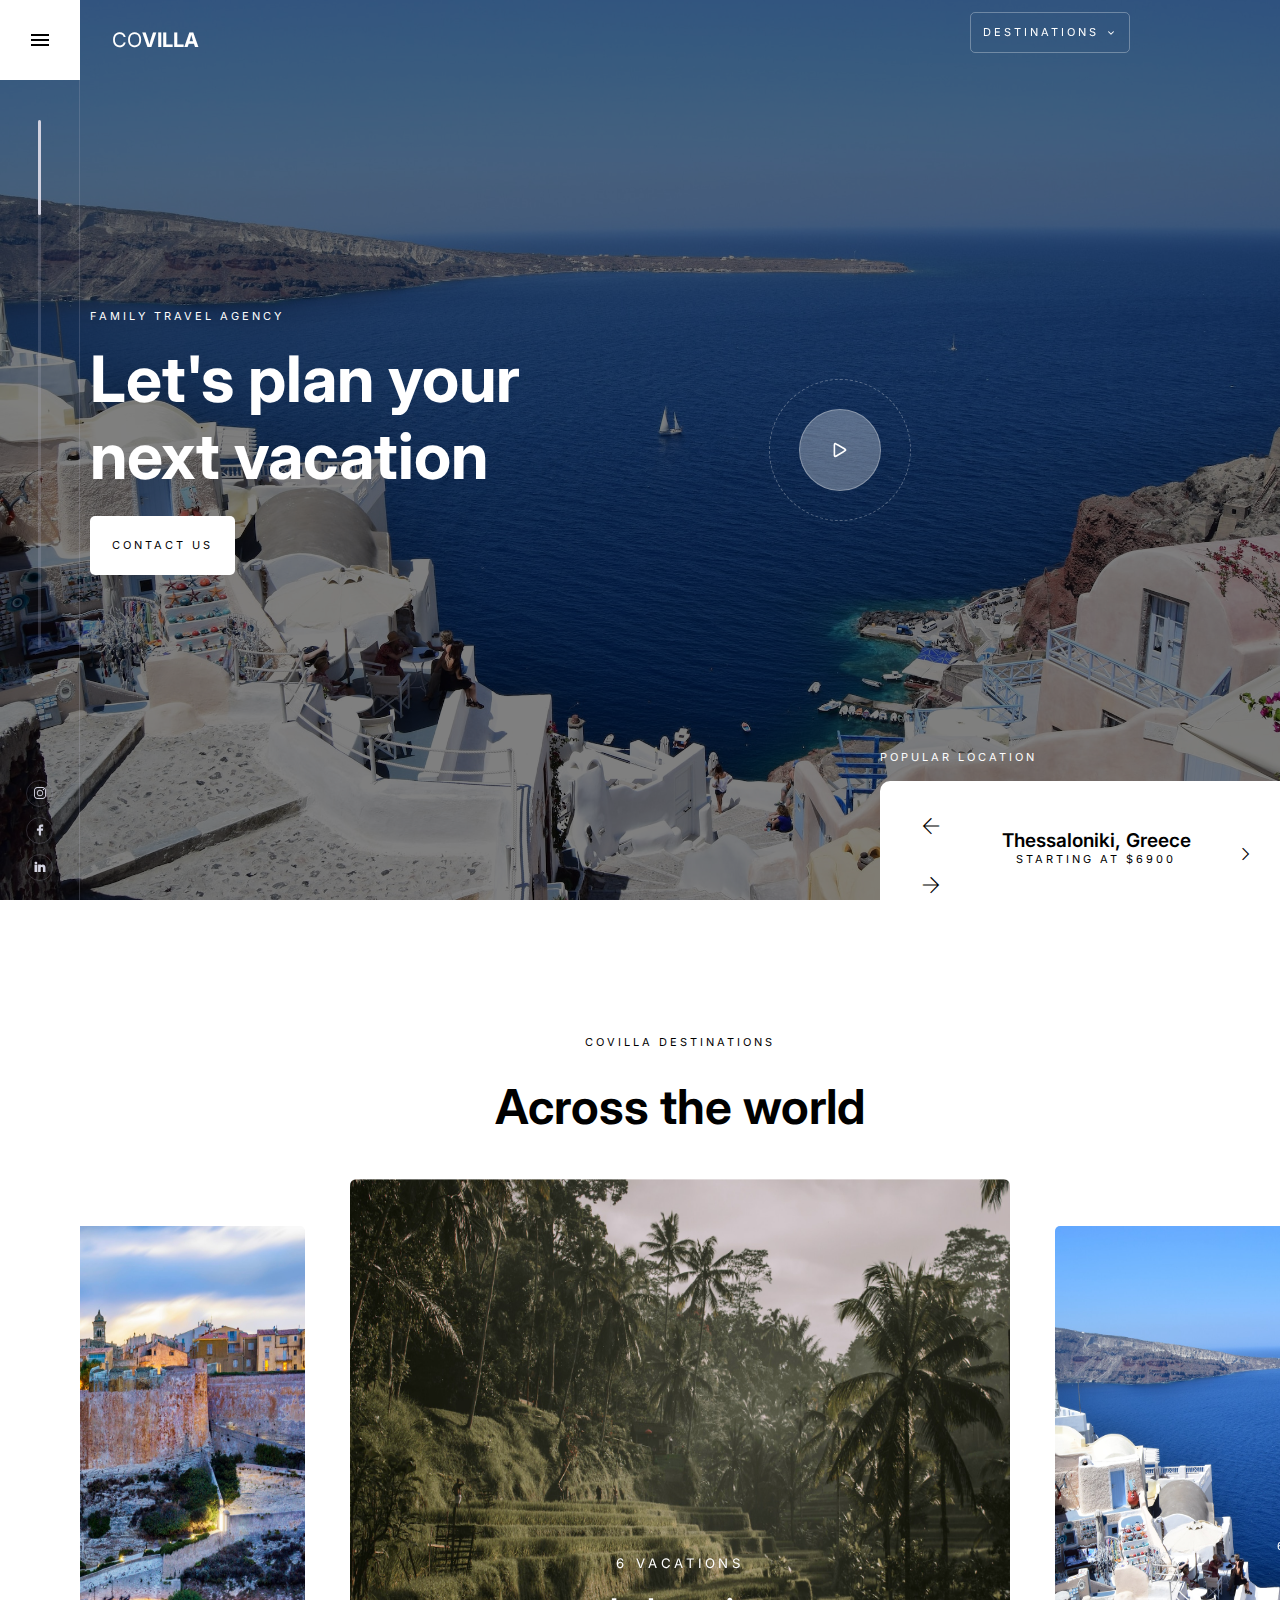
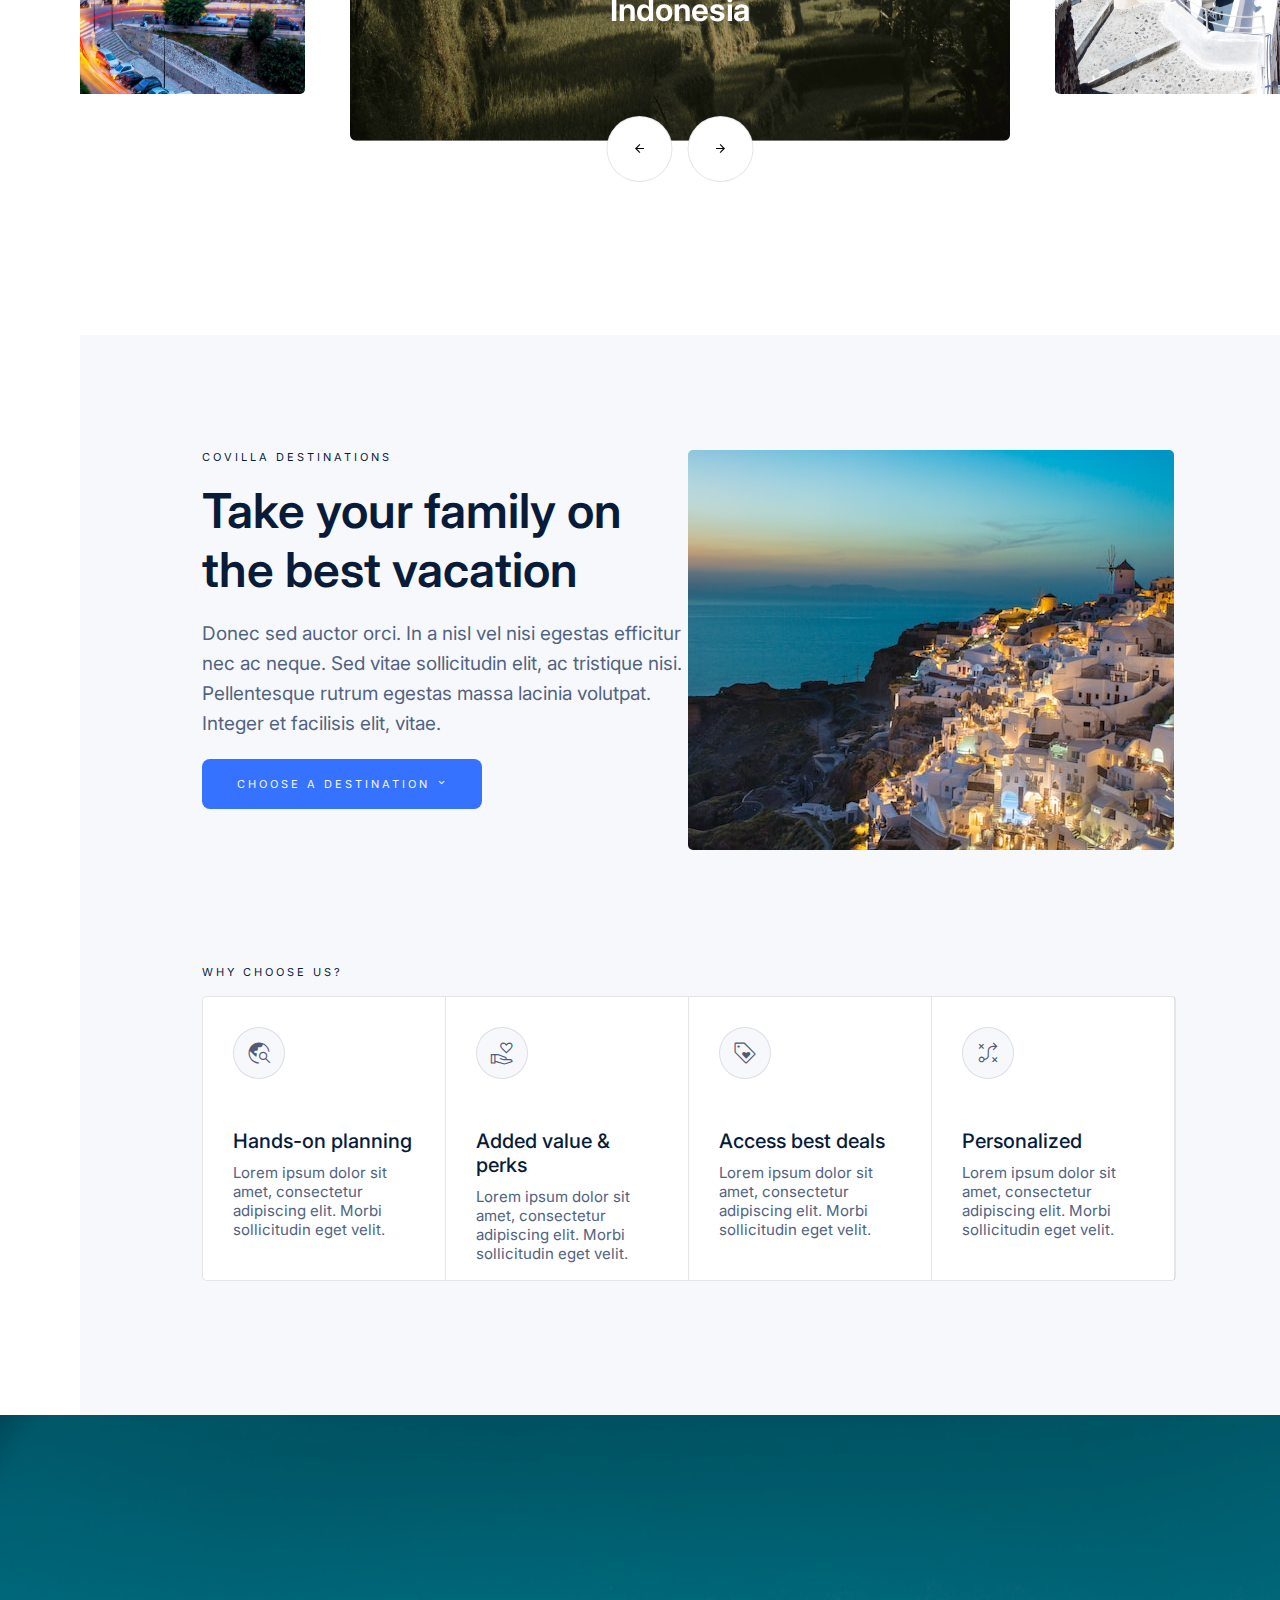
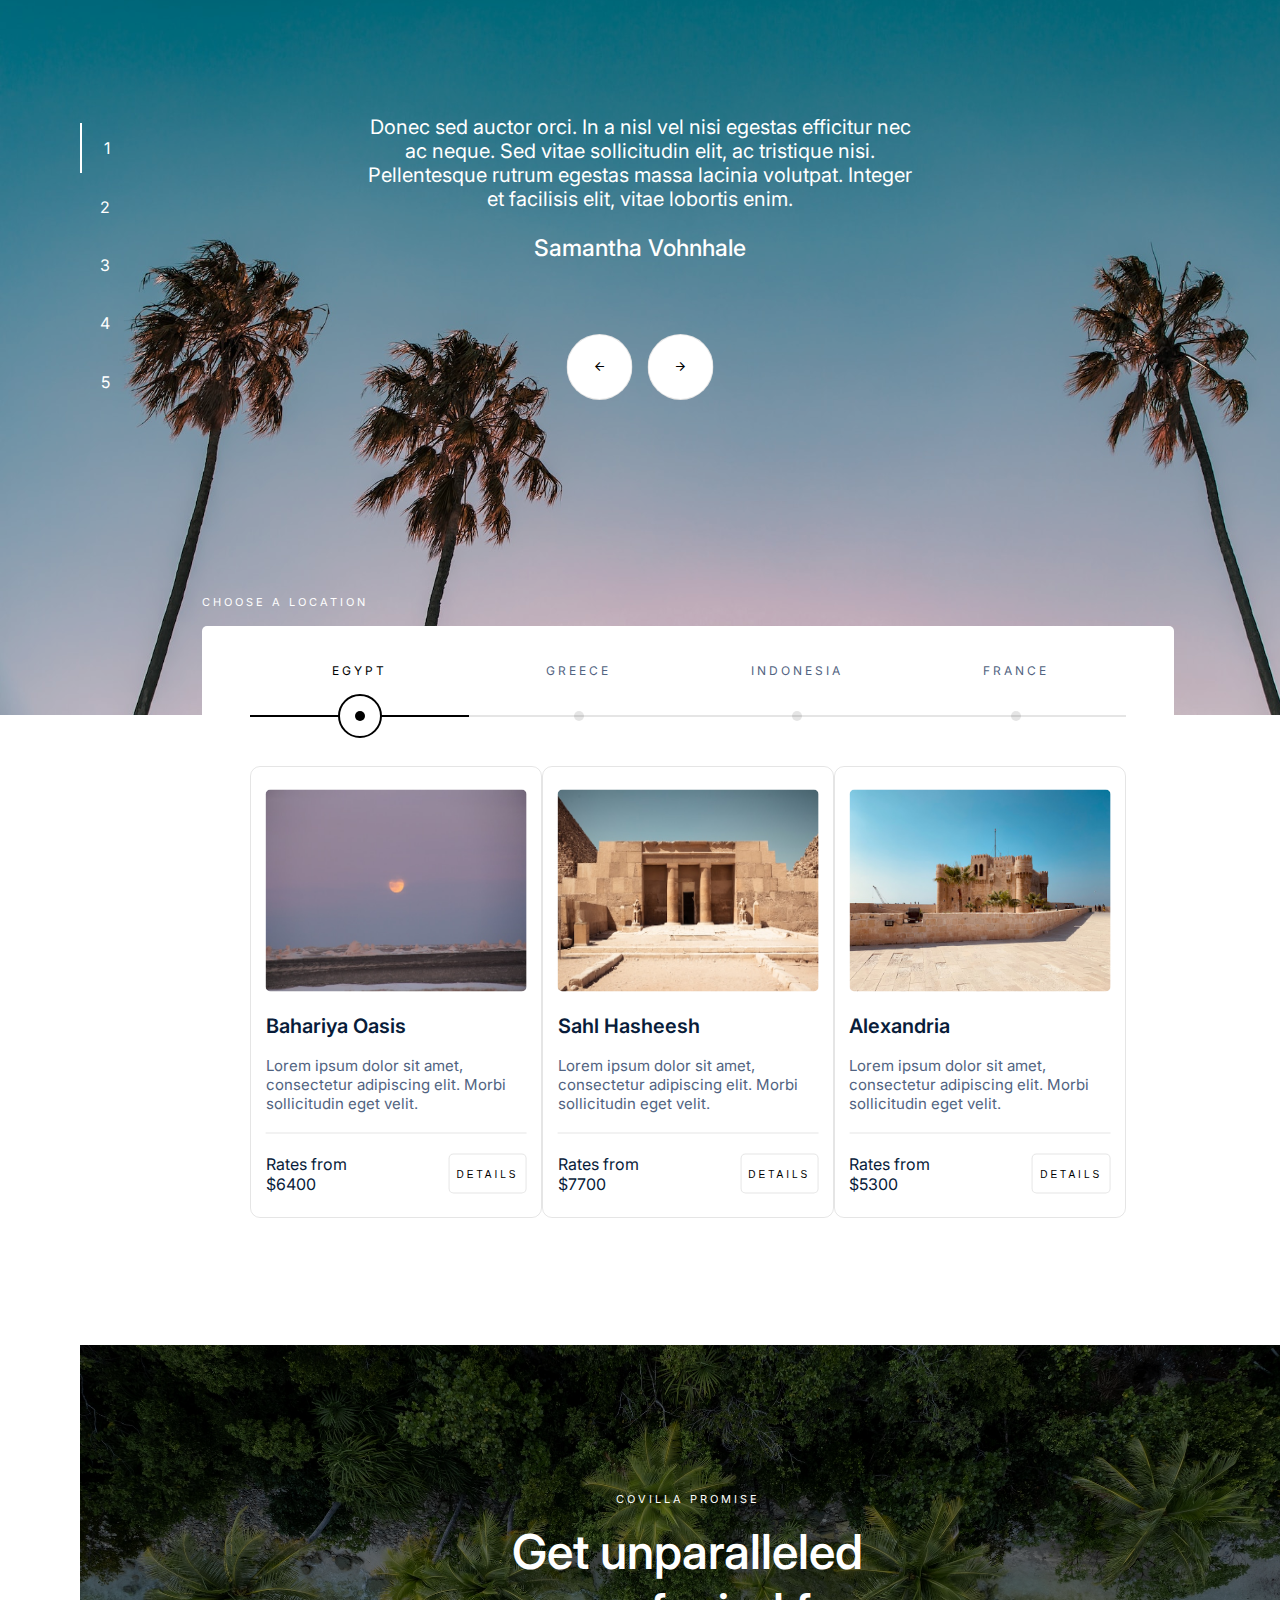
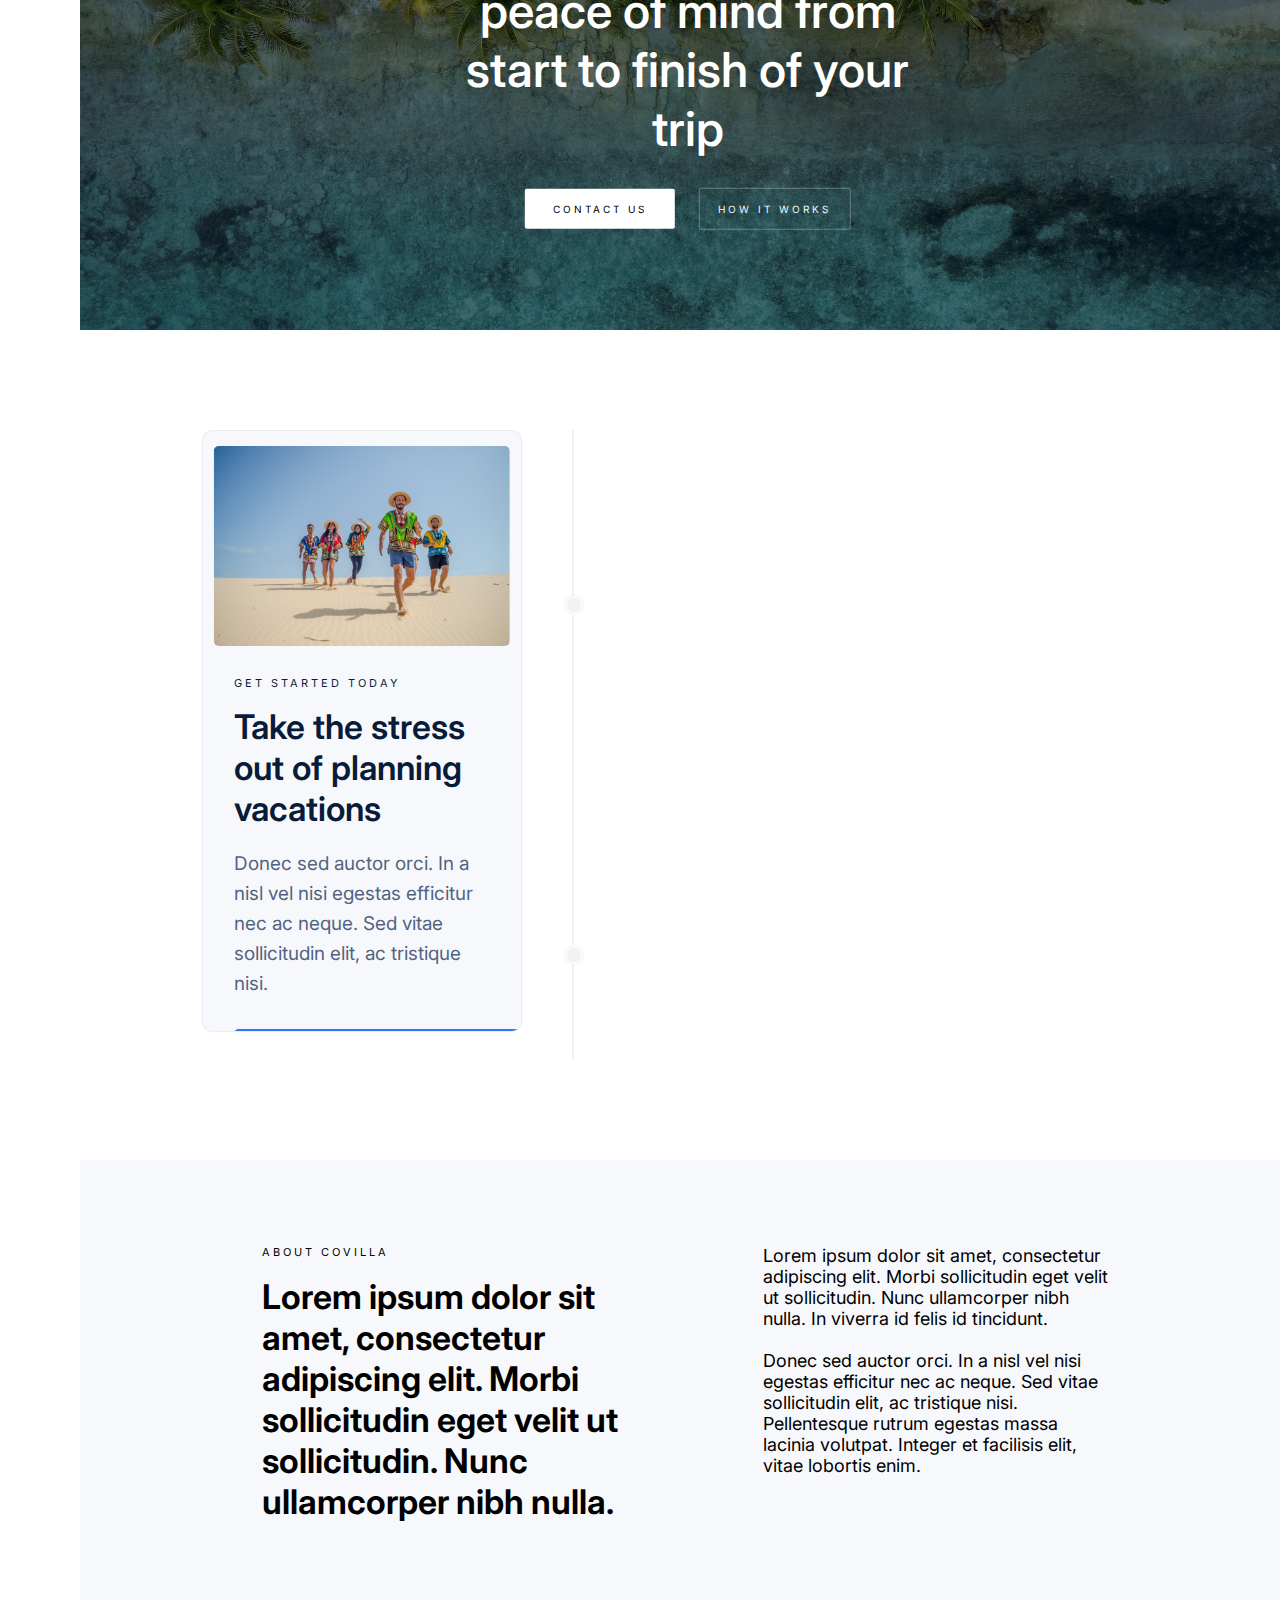
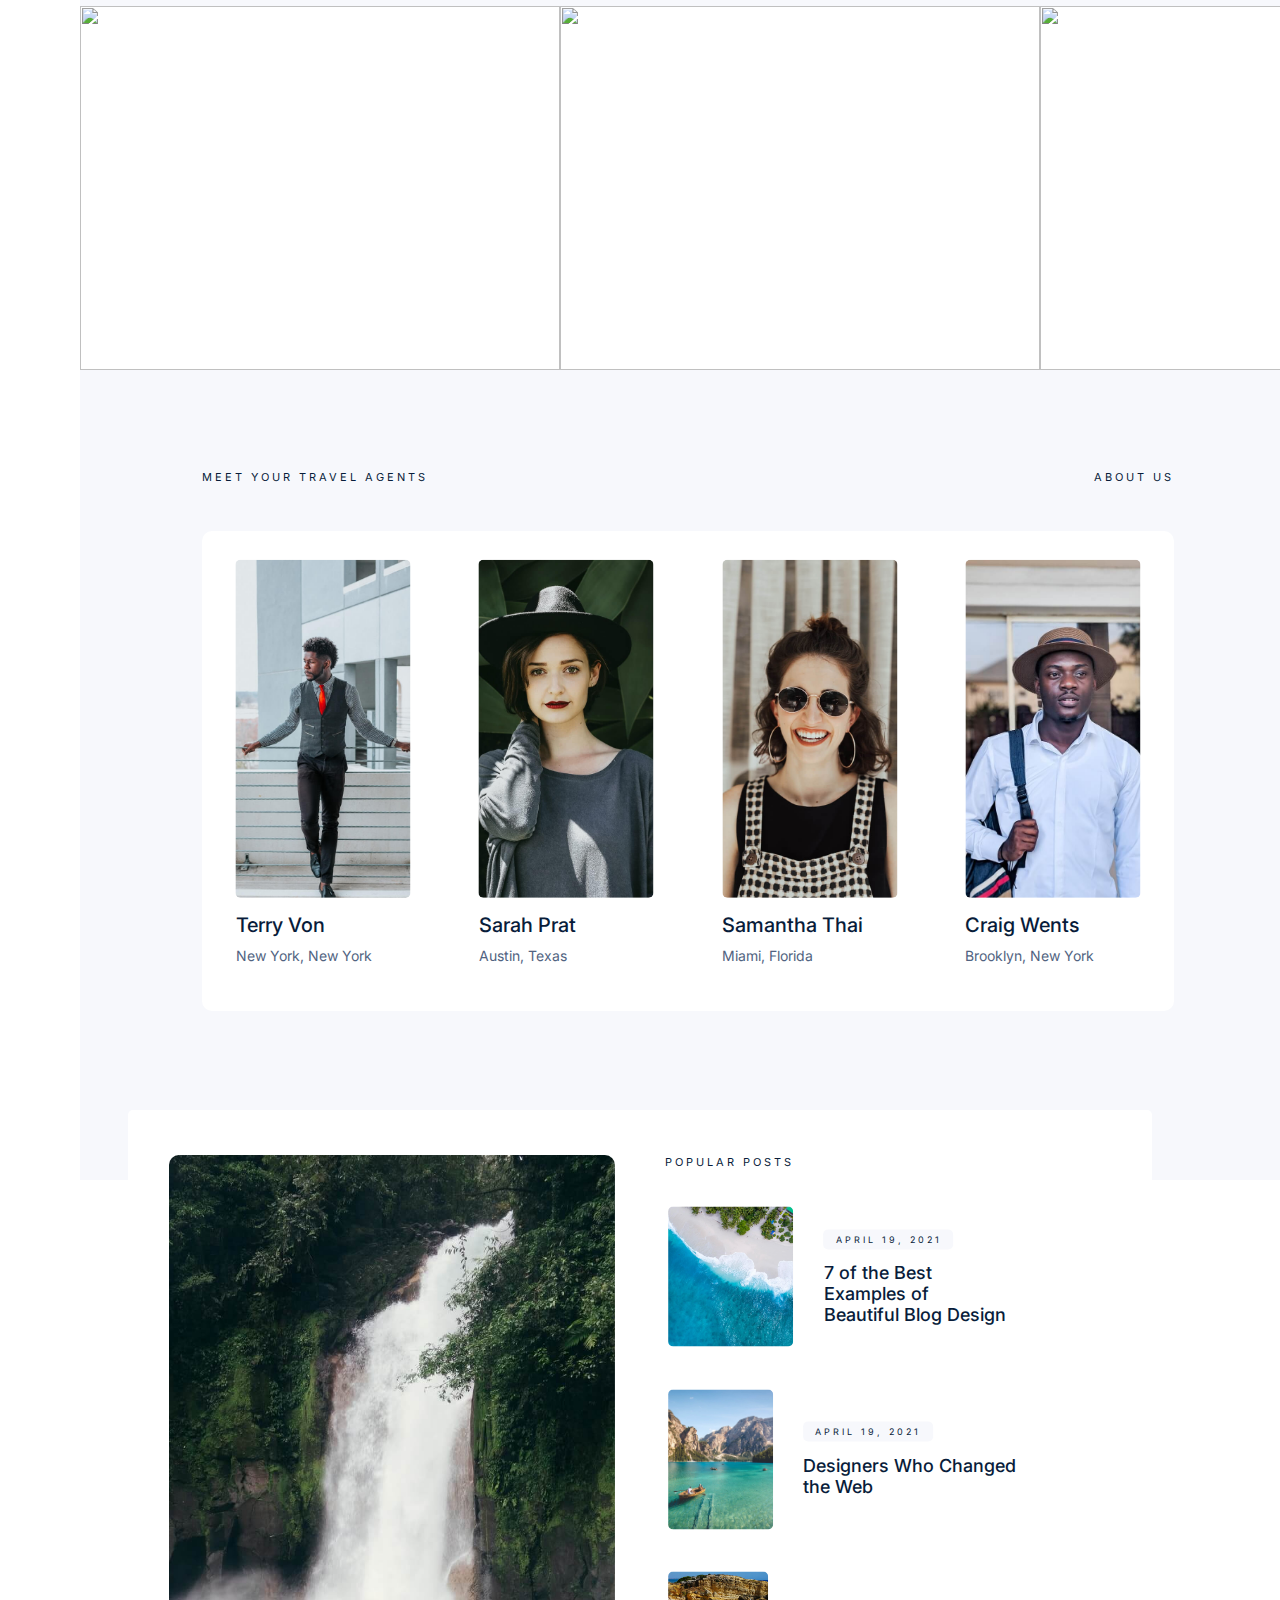
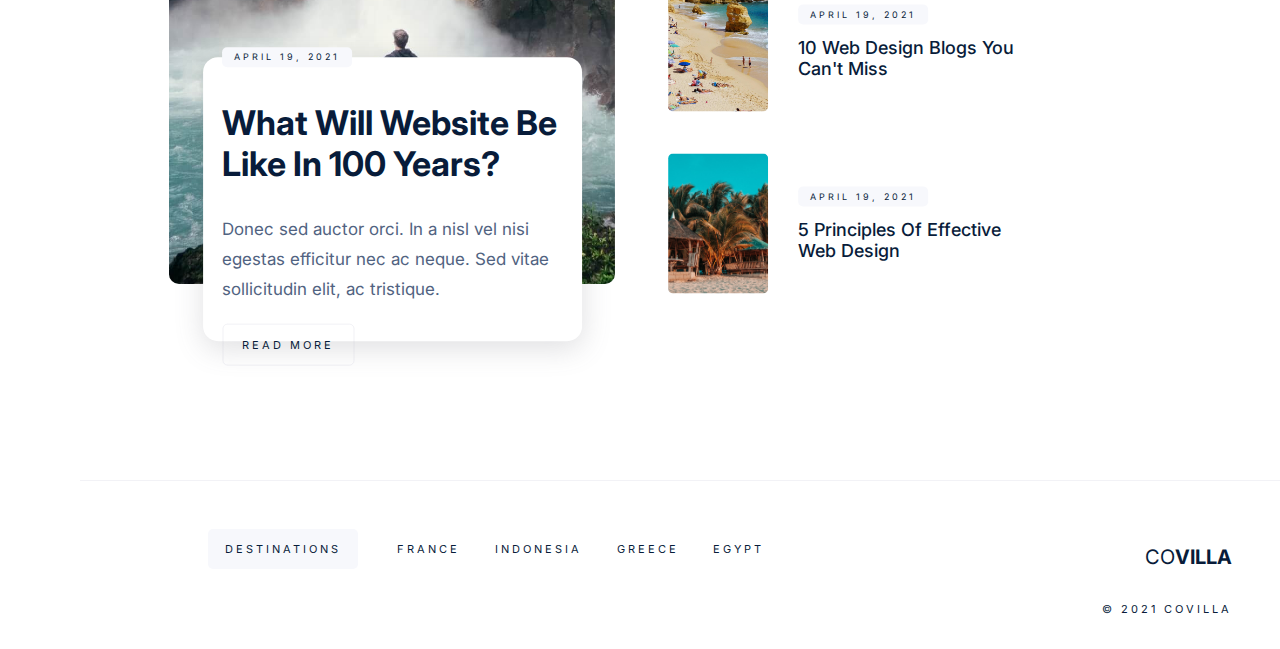
==== commit f60652e1: "main page completed" ====
--- a/index.html
+++ b/index.html
@@ -226,10 +226,7 @@
       <div class="index-title">
         <div class="titles">
           <div class="subtitle">FAMILY TRAVEL AGENCY</div>
-          <h1>
-            Let's plan your <br />
-            next vacation
-          </h1>
+          <h1>Let's plan your next vacation</h1>
           <a class="contact-us subtitle" href="#">CONTACT US</a>
         </div>
 
@@ -283,7 +280,7 @@
       </div>
     </section>
 
-    <section class="acrossWorld">
+    <section class="across-world">
       <div class="title">
         <p class="subtitle">covilla destinations</p>
         <h2>Across the world</h2>
@@ -354,7 +351,7 @@
         <div class="blog-container">
           <div class="blog-left">
             <p class="subtitle">covilla destinations</p>
-            <h2>Take your family to the best vacation</h2>
+            <h2>Take your family on the best vacation</h2>
             <p class="text">
               Donec sed auctor orci. In a nisl vel nisi egestas efficitur nec ac
               neque. Sed vitae sollicitudin elit, ac tristique nisi.
@@ -368,7 +365,7 @@
           </div>
 
           <div class="blog-right">
-            <img src="./assets/images/blog-greece.jpg" alt="greece" />
+            <!-- <img src="./assets/images/blog-greece.jpg" alt="greece" /> -->
           </div>
         </div>
       </div>
@@ -456,258 +453,260 @@
     </section>
 
     <section class="popular-sites">
-      <div class="title">
-        <p class="subtitle">choose a location</p>
-        <div class="deco-line"></div>
-      </div>
-
-      <div class="popular-main">
-        <ul class="tab-titles">
-          <li class="tab-title active" data-index="1">Egypt</li>
-          <li class="tab-title" data-index="2">Greece</li>
-          <li class="tab-title" data-index="3">Indonesia</li>
-          <li class="tab-title" data-index="4">France</li>
-        </ul>
-        <div class="click-bar">
-          <div class="the-bar"></div>
-
-          <ul class="inner-dots">
-            <li class="dot active" data-index="1"></li>
-            <li class="dot" data-index="2"></li>
-            <li class="dot" data-index="3"></li>
-            <li class="dot" data-index="4"></li>
+      <div class="popular-container">
+        <div class="title">
+          <p class="subtitle">choose a location</p>
+          <div class="deco-line"></div>
+        </div>
+
+        <div class="popular-main">
+          <ul class="tab-titles">
+            <li class="tab-title active" data-index="1">Egypt</li>
+            <li class="tab-title" data-index="2">Greece</li>
+            <li class="tab-title" data-index="3">Indonesia</li>
+            <li class="tab-title" data-index="4">France</li>
           </ul>
-          <ul class="tab-dots">
-            <li class="tab-dot active" data-index="1"></li>
-            <li class="tab-dot" data-index="2"></li>
-            <li class="tab-dot" data-index="3"></li>
-            <li class="tab-dot" data-index="4"></li>
-          </ul>
-        </div>
-        <div class="popular-country">
-          <div class="page active" data-index="1">
-            <div class="city-info">
-              <div class="card-container">
-                <img
-                  src="./assets/images/small-images/eg-BahariyaOasis.jpg"
-                  alt="Bahariya Oasis"
-                />
-                <h4>Bahariya Oasis</h4>
-                <p>
-                  Lorem ipsum dolor sit amet, consectetur adipiscing elit. Morbi
-                  sollicitudin eget velit.
-                </p>
-                <div class="break-line"></div>
-                <div class="card-bottom">
-                  <div class="rate">Rates from $6400</div>
-                  <button class="detailBtn">DETAILS</button>
-                </div>
-              </div>
-            </div>
-            <div class="city-info">
-              <div class="card-container">
-                <img
-                  src="./assets/images/small-images/eg-SahlHasheesh.jpg"
-                  alt="Sahl Hasheesh"
-                />
-                <h4>Sahl Hasheesh</h4>
-                <p>
-                  Lorem ipsum dolor sit amet, consectetur adipiscing elit. Morbi
-                  sollicitudin eget velit.
-                </p>
-                <div class="break-line"></div>
-                <div class="card-bottom">
-                  <div class="rate">Rates from $7700</div>
-                  <button class="detailBtn">DETAILS</button>
-                </div>
-              </div>
-            </div>
-            <div class="city-info">
-              <div class="card-container">
-                <img
-                  src="./assets/images/small-images/eg-Alexandria.jpg"
-                  alt="Alexandria"
-                />
-                <h4>Alexandria</h4>
-                <p>
-                  Lorem ipsum dolor sit amet, consectetur adipiscing elit. Morbi
-                  sollicitudin eget velit.
-                </p>
-                <div class="break-line"></div>
-                <div class="card-bottom">
-                  <div class="rate">Rates from $5300</div>
-                  <button class="detailBtn">DETAILS</button>
-                </div>
-              </div>
-            </div>
-          </div>
-
-          <div class="page" data-index="2">
-            <div class="city-info">
-              <div class="card-container">
-                <img
-                  src="./assets/images/small-images/gr-Palaiokastritsa.jpg"
-                  alt="Palaiokastritsa"
-                />
-                <h4>Palaiokastritsa</h4>
-                <p>
-                  Lorem ipsum dolor sit amet, consectetur adipiscing elit. Morbi
-                  sollicitudin eget velit.
-                </p>
-                <div class="break-line"></div>
-                <div class="card-bottom">
-                  <div class="rate">Rates from $5600</div>
-                  <button class="detailBtn">DETAILS</button>
-                </div>
-              </div>
-            </div>
-            <div class="city-info">
-              <div class="card-container">
-                <img
-                  src="./assets/images/small-images/gr-Meteora.jpg"
-                  alt="Meteora"
-                />
-                <h4>Meteora</h4>
-                <p>
-                  Lorem ipsum dolor sit amet, consectetur adipiscing elit. Morbi
-                  sollicitudin eget velit.
-                </p>
-                <div class="break-line"></div>
-                <div class="card-bottom">
-                  <div class="rate">Rates from $2800</div>
-                  <button class="detailBtn">DETAILS</button>
-                </div>
-              </div>
-            </div>
-            <div class="city-info">
-              <div class="card-container">
-                <img
-                  src="./assets/images/small-images/gr-Thessaloniki.jpg"
-                  alt="Thessaloniki"
-                />
-                <h4>Thessaloniki</h4>
-                <p>
-                  Lorem ipsum dolor sit amet, consectetur adipiscing elit. Morbi
-                  sollicitudin eget velit.
-                </p>
-                <div class="break-line"></div>
-                <div class="card-bottom">
-                  <div class="rate">Rates from $6700</div>
-                  <button class="detailBtn">DETAILS</button>
-                </div>
-              </div>
-            </div>
-          </div>
-
-          <div class="page" data-index="3">
-            <div class="city-info">
-              <div class="card-container">
-                <img
-                  src="./assets/images/small-images/id-Canggu.jpg"
-                  alt="Canggu"
-                />
-                <h4>Canggu</h4>
-                <p>
-                  Lorem ipsum dolor sit amet, consectetur adipiscing elit. Morbi
-                  sollicitudin eget velit.
-                </p>
-                <div class="break-line"></div>
-                <div class="card-bottom">
-                  <div class="rate">Rates from $6500</div>
-                  <button class="detailBtn">DETAILS</button>
-                </div>
-              </div>
-            </div>
-            <div class="city-info">
-              <div class="card-container">
-                <img
-                  src="./assets/images/small-images/id-Komodo.jpg"
-                  alt="Komodo"
-                />
-                <h4>Komodo</h4>
-                <p>
-                  Lorem ipsum dolor sit amet, consectetur adipiscing elit. Morbi
-                  sollicitudin eget velit.
-                </p>
-                <div class="break-line"></div>
-                <div class="card-bottom">
-                  <div class="rate">Rates from $7600</div>
-                  <button class="detailBtn">DETAILS</button>
-                </div>
-              </div>
-            </div>
-            <div class="city-info">
-              <div class="card-container">
-                <img
-                  src="./assets/images/small-images/id-PenidaIsland.jpg"
-                  alt="Penida Island"
-                />
-                <h4>Penida Island</h4>
-                <p>
-                  Lorem ipsum dolor sit amet, consectetur adipiscing elit. Morbi
-                  sollicitudin eget velit.
-                </p>
-                <div class="break-line"></div>
-                <div class="card-bottom">
-                  <div class="rate">Rates from $2800</div>
-                  <button class="detailBtn">DETAILS</button>
-                </div>
-              </div>
-            </div>
-          </div>
-
-          <div class="page" data-index="4">
-            <div class="city-info">
-              <div class="card-container">
-                <img
-                  src="./assets/images/small-images/fr-Bonifacio.jpg"
-                  alt="Bonfifacio"
-                />
-                <h4>Bonifacio</h4>
-                <p>
-                  Lorem ipsum dolor sit amet, consectetur adipiscing elit. Morbi
-                  sollicitudin eget velit.
-                </p>
-                <div class="break-line"></div>
-                <div class="card-bottom">
-                  <div class="rate">Rates from $2000</div>
-                  <button class="detailBtn">DETAILS</button>
-                </div>
-              </div>
-            </div>
-            <div class="city-info">
-              <div class="card-container">
-                <img
-                  src="./assets/images/small-images/fr-Brittany.jpg"
-                  alt="Brittany"
-                />
-                <h4>Brittany</h4>
-                <p>
-                  Lorem ipsum dolor sit amet, consectetur adipiscing elit. Morbi
-                  sollicitudin eget velit.
-                </p>
-                <div class="break-line"></div>
-                <div class="card-bottom">
-                  <div class="rate">Rates from $3600</div>
-                  <button class="detailBtn">DETAILS</button>
-                </div>
-              </div>
-            </div>
-            <div class="city-info">
-              <div class="card-container">
-                <img
-                  src="./assets/images/small-images/fr-Carcassonne.jpg"
-                  alt="Carcassonne"
-                />
-                <h4>Carcassonne</h4>
-                <p>
-                  Lorem ipsum dolor sit amet, consectetur adipiscing elit. Morbi
-                  sollicitudin eget velit.
-                </p>
-                <div class="break-line"></div>
-                <div class="card-bottom">
-                  <div class="rate">Rates from $3900</div>
-                  <button class="detailBtn">DETAILS</button>
+          <div class="click-bar">
+            <div class="the-bar"></div>
+
+            <ul class="inner-dots">
+              <li class="dot active" data-index="1"></li>
+              <li class="dot" data-index="2"></li>
+              <li class="dot" data-index="3"></li>
+              <li class="dot" data-index="4"></li>
+            </ul>
+            <ul class="tab-dots">
+              <li class="tab-dot active" data-index="1"></li>
+              <li class="tab-dot" data-index="2"></li>
+              <li class="tab-dot" data-index="3"></li>
+              <li class="tab-dot" data-index="4"></li>
+            </ul>
+          </div>
+          <div class="popular-country">
+            <div class="page active" data-index="1">
+              <div class="city-info">
+                <div class="card-container">
+                  <img
+                    src="./assets/images/small-images/eg-BahariyaOasis.jpg"
+                    alt="Bahariya Oasis"
+                  />
+                  <h4>Bahariya Oasis</h4>
+                  <p>
+                    Lorem ipsum dolor sit amet, consectetur adipiscing elit.
+                    Morbi sollicitudin eget velit.
+                  </p>
+                  <div class="break-line"></div>
+                  <div class="card-bottom">
+                    <div class="rate">Rates from $6400</div>
+                    <button class="detailBtn">DETAILS</button>
+                  </div>
+                </div>
+              </div>
+              <div class="city-info">
+                <div class="card-container">
+                  <img
+                    src="./assets/images/small-images/eg-SahlHasheesh.jpg"
+                    alt="Sahl Hasheesh"
+                  />
+                  <h4>Sahl Hasheesh</h4>
+                  <p>
+                    Lorem ipsum dolor sit amet, consectetur adipiscing elit.
+                    Morbi sollicitudin eget velit.
+                  </p>
+                  <div class="break-line"></div>
+                  <div class="card-bottom">
+                    <div class="rate">Rates from $7700</div>
+                    <button class="detailBtn">DETAILS</button>
+                  </div>
+                </div>
+              </div>
+              <div class="city-info">
+                <div class="card-container">
+                  <img
+                    src="./assets/images/small-images/eg-Alexandria.jpg"
+                    alt="Alexandria"
+                  />
+                  <h4>Alexandria</h4>
+                  <p>
+                    Lorem ipsum dolor sit amet, consectetur adipiscing elit.
+                    Morbi sollicitudin eget velit.
+                  </p>
+                  <div class="break-line"></div>
+                  <div class="card-bottom">
+                    <div class="rate">Rates from $5300</div>
+                    <button class="detailBtn">DETAILS</button>
+                  </div>
+                </div>
+              </div>
+            </div>
+
+            <div class="page" data-index="2">
+              <div class="city-info">
+                <div class="card-container">
+                  <img
+                    src="./assets/images/small-images/gr-Palaiokastritsa.jpg"
+                    alt="Palaiokastritsa"
+                  />
+                  <h4>Palaiokastritsa</h4>
+                  <p>
+                    Lorem ipsum dolor sit amet, consectetur adipiscing elit.
+                    Morbi sollicitudin eget velit.
+                  </p>
+                  <div class="break-line"></div>
+                  <div class="card-bottom">
+                    <div class="rate">Rates from $5600</div>
+                    <button class="detailBtn">DETAILS</button>
+                  </div>
+                </div>
+              </div>
+              <div class="city-info">
+                <div class="card-container">
+                  <img
+                    src="./assets/images/small-images/gr-Meteora.jpg"
+                    alt="Meteora"
+                  />
+                  <h4>Meteora</h4>
+                  <p>
+                    Lorem ipsum dolor sit amet, consectetur adipiscing elit.
+                    Morbi sollicitudin eget velit.
+                  </p>
+                  <div class="break-line"></div>
+                  <div class="card-bottom">
+                    <div class="rate">Rates from $2800</div>
+                    <button class="detailBtn">DETAILS</button>
+                  </div>
+                </div>
+              </div>
+              <div class="city-info">
+                <div class="card-container">
+                  <img
+                    src="./assets/images/small-images/gr-Thessaloniki.jpg"
+                    alt="Thessaloniki"
+                  />
+                  <h4>Thessaloniki</h4>
+                  <p>
+                    Lorem ipsum dolor sit amet, consectetur adipiscing elit.
+                    Morbi sollicitudin eget velit.
+                  </p>
+                  <div class="break-line"></div>
+                  <div class="card-bottom">
+                    <div class="rate">Rates from $6700</div>
+                    <button class="detailBtn">DETAILS</button>
+                  </div>
+                </div>
+              </div>
+            </div>
+
+            <div class="page" data-index="3">
+              <div class="city-info">
+                <div class="card-container">
+                  <img
+                    src="./assets/images/small-images/id-Canggu.jpg"
+                    alt="Canggu"
+                  />
+                  <h4>Canggu</h4>
+                  <p>
+                    Lorem ipsum dolor sit amet, consectetur adipiscing elit.
+                    Morbi sollicitudin eget velit.
+                  </p>
+                  <div class="break-line"></div>
+                  <div class="card-bottom">
+                    <div class="rate">Rates from $6500</div>
+                    <button class="detailBtn">DETAILS</button>
+                  </div>
+                </div>
+              </div>
+              <div class="city-info">
+                <div class="card-container">
+                  <img
+                    src="./assets/images/small-images/id-Komodo.jpg"
+                    alt="Komodo"
+                  />
+                  <h4>Komodo</h4>
+                  <p>
+                    Lorem ipsum dolor sit amet, consectetur adipiscing elit.
+                    Morbi sollicitudin eget velit.
+                  </p>
+                  <div class="break-line"></div>
+                  <div class="card-bottom">
+                    <div class="rate">Rates from $7600</div>
+                    <button class="detailBtn">DETAILS</button>
+                  </div>
+                </div>
+              </div>
+              <div class="city-info">
+                <div class="card-container">
+                  <img
+                    src="./assets/images/small-images/id-PenidaIsland.jpg"
+                    alt="Penida Island"
+                  />
+                  <h4>Penida Island</h4>
+                  <p>
+                    Lorem ipsum dolor sit amet, consectetur adipiscing elit.
+                    Morbi sollicitudin eget velit.
+                  </p>
+                  <div class="break-line"></div>
+                  <div class="card-bottom">
+                    <div class="rate">Rates from $2800</div>
+                    <button class="detailBtn">DETAILS</button>
+                  </div>
+                </div>
+              </div>
+            </div>
+
+            <div class="page" data-index="4">
+              <div class="city-info">
+                <div class="card-container">
+                  <img
+                    src="./assets/images/small-images/fr-Bonifacio.jpg"
+                    alt="Bonfifacio"
+                  />
+                  <h4>Bonifacio</h4>
+                  <p>
+                    Lorem ipsum dolor sit amet, consectetur adipiscing elit.
+                    Morbi sollicitudin eget velit.
+                  </p>
+                  <div class="break-line"></div>
+                  <div class="card-bottom">
+                    <div class="rate">Rates from $2000</div>
+                    <button class="detailBtn">DETAILS</button>
+                  </div>
+                </div>
+              </div>
+              <div class="city-info">
+                <div class="card-container">
+                  <img
+                    src="./assets/images/small-images/fr-Brittany.jpg"
+                    alt="Brittany"
+                  />
+                  <h4>Brittany</h4>
+                  <p>
+                    Lorem ipsum dolor sit amet, consectetur adipiscing elit.
+                    Morbi sollicitudin eget velit.
+                  </p>
+                  <div class="break-line"></div>
+                  <div class="card-bottom">
+                    <div class="rate">Rates from $3600</div>
+                    <button class="detailBtn">DETAILS</button>
+                  </div>
+                </div>
+              </div>
+              <div class="city-info">
+                <div class="card-container">
+                  <img
+                    src="./assets/images/small-images/fr-Carcassonne.jpg"
+                    alt="Carcassonne"
+                  />
+                  <h4>Carcassonne</h4>
+                  <p>
+                    Lorem ipsum dolor sit amet, consectetur adipiscing elit.
+                    Morbi sollicitudin eget velit.
+                  </p>
+                  <div class="break-line"></div>
+                  <div class="card-bottom">
+                    <div class="rate">Rates from $3900</div>
+                    <button class="detailBtn">DETAILS</button>
+                  </div>
                 </div>
               </div>
             </div>
@@ -717,6 +716,7 @@
     </section>
 
     <section class="no-paddings">
+      <div class="no-padding-container">
       <div class="titles">
         <div class="subtitle">Covilla promise</div>
         <h1>
@@ -724,6 +724,7 @@
         </h1>
         <a class="contact-us subtitle" href="#">CONTACT US</a>
         <a class="howitwork subtitle" href="#">HOW IT WORKS</a>
+      </div>
       </div>
     </section>
 
@@ -744,10 +745,6 @@
           </div>
         </div>
         <div class="step-card">
-          <div class="title">
-            <p class="subtitle">how it work</p>
-            <div class="deco-line"></div>
-          </div>
           <div class="steps">
             <div class="step">
               <div class="outer"></div>
--- a/assets/styles/styles.css
+++ b/assets/styles/styles.css
@@ -35,6 +35,8 @@
   overflow: hidden;
   transition: all 0.5s ease;
   z-index: -999;
+  display: grid;
+  grid-template-rows: 25% auto 25%;
 }
 nav.header {
   height: 80px;
@@ -151,14 +153,13 @@
   transform: scale(1.05);
 }
 .index-title {
-  position: absolute;
-  left: 150px;
-  top: 50%;
-  transform: translateY(-50%);
-  display: flex;
-  justify-content: space-between;
-  align-items: flex-start;
-  gap: 300px;
+  max-width: 1100px;
+  grid-row: 2/3;
+  display: grid;
+  grid-template-columns: 1fr 1fr;
+  margin: auto;
+  align-items: center;
+  justify-items: start;
 }
 .index-title h1 {
   font-size: 64px;
@@ -171,6 +172,9 @@
   border-radius: 5px;
   margin-top: 2em;
   cursor: pointer;
+}
+.index-title .titles {
+  grid-column: 1/2;
 }
 .video-section {
   width: 400px;
@@ -467,24 +471,24 @@
   font-weight: 200;
   line-height: 28px;
 }
-section.acrossWorld {
-  height: 800px;
+section.across-world {
+  height: 100vh;
   margin-left: 80px;
   color: black;
   text-align: center;
 }
-section.acrossWorld .title {
+section.across-world .title {
   margin-top: 15vh;
   margin-bottom: 10vh;
 }
-section.acrossWorld .title h2 {
+section.across-world .title h2 {
   font-size: 48px;
   font-weight: 650;
   margin-top: 3vh;
 }
 .swiper {
-  width: 100%;
-  height: 500px;
+  max-width: 100%;
+  height: 65%;
   overflow-y: visible;
 }
 .swiper-wrapper {
@@ -540,15 +544,15 @@
 }
 section.blog {
   width: 95vw;
-  height: 150vh;
+  height: 120vh;
   background-color: #f7f8fc;
-  color: black;
+  color: #081c3a;
   overflow: hidden;
   margin-left: 80px;
 }
 section.blog .blog-info {
-  height: 90vh;
-  width: 80%;
+  height: 70vh;
+  max-width: 80%;
   margin: auto;
   position: relative;
   text-align: left;
@@ -558,23 +562,27 @@
   width: 100%;
   height: 100%;
   display: flex;
-  justify-content: space-around;
-  align-items: center;
-  gap: 70px;
+  justify-content: space-between;
+  align-items: center;
+}
+section.blog .blog-info .blog-container .blog-left {
+  width: 480px;
+  height: 400px;
 }
 section.blog .blog-info .blog-container .blog-left h2 {
   font-size: 48px;
-  font-weight: 650;
+  font-weight: 600;
 }
 section.blog .blog-info .blog-container .blog-left .text {
   color: #516381;
   font-size: 19px;
+  line-height: 30px;
   font-weight: 400;
   margin-top: 20px;
   margin-bottom: 20px;
 }
 section.blog .blog-info .blog-container .blog-left .option-btn {
-  width: 60%;
+  width: 280px;
   height: 50px;
   line-height: 50px;
   text-align: center;
@@ -586,14 +594,16 @@
   font-size: 11px;
   line-height: 11px;
 }
-section.blog .blog-info .blog-container .blog-right img {
-  border-radius: 5px;
-  width: 600px;
+section.blog .blog-info .blog-container .blog-right {
+  width: 50%;
   height: 400px;
+  background-image: url(../images/blog-greece.jpg);
+  background-repeat: no-repeat;
+  border-radius: 5px;
 }
 section.blog .features {
   height: 90vh;
-  width: 80%;
+  max-width: 80%;
   margin: auto;
 }
 section.blog .features .feature-container {
@@ -611,7 +621,7 @@
   border-right: 1px solid rgba(0, 0, 0, 0.1);
   padding-left: 30px;
   padding-right: 30px;
-  transition: all 1s ease;
+  transition: all 0.8s ease;
 }
 section.blog .features .feature-container .feature .feature-icon {
   margin-top: 30px;
@@ -636,6 +646,7 @@
 section.blog .features .feature-container .feature p {
   margin-top: 10px;
   font-size: 15px;
+  color: #516381;
 }
 section.blog .features .feature-container div.feature:hover {
   transform: scale(1.1);
@@ -683,7 +694,7 @@
   width: 50px;
   height: 50px;
   line-height: 50px;
-  transition: all 0.3s ease;
+  transition: all 0.5s ease;
 }
 .number-tab .tab-item.active {
   border-left: 2px solid white;
@@ -709,18 +720,22 @@
   color: black;
 }
 section.popular-sites {
+  width: 95vw;
+  margin-left: 80px;
+}
+section.popular-sites .popular-container {
   transform: translateY(-120px);
   height: 70vh;
-  width: 80%;
+  max-width: 80%;
   color: #081c3a;
   margin: auto;
 }
-section.popular-sites .popular-main {
+section.popular-sites .popular-container .popular-main {
   height: 100%;
   border-radius: 5px;
   background-color: white;
 }
-section.popular-sites .title {
+section.popular-sites .popular-container .title {
   color: white;
 }
 .tab-titles {
@@ -900,63 +915,78 @@
   background-position: center;
   background-blend-mode: darken;
   text-align: center;
-  position: relative;
-}
-section.no-paddings .titles {
+}
+section.no-paddings .no-padding-container {
+  max-width: 80%;
+  height: 100%;
+  margin: auto;
+  position: relative;
+}
+section.no-paddings .no-padding-container .titles {
   width: 50%;
   height: 50%;
-  margin: auto;
   position: absolute;
   top: 50%;
   left: 50%;
   transform: translate(-50%, -50%);
 }
-section.no-paddings .titles h1 {
+section.no-paddings .no-padding-container .titles h1 {
   font-size: 48px;
   font-weight: 550;
-}
-section.no-paddings .titles .contact-us {
+  margin-bottom: 30px;
+}
+section.no-paddings .no-padding-container .titles .contact-us {
   font-size: 10px;
   display: inline-block;
-  width: 18%;
+  width: 150px;
   height: 40px;
   background-color: #fff;
   line-height: 40px;
   border-radius: 2px;
   margin-right: 20px;
-}
-section.no-paddings .titles .howitwork {
+  transition: all 0.5s ease;
+}
+section.no-paddings .no-padding-container .titles .howitwork {
   font-size: 10px;
   color: #f7f8fc;
   display: inline-block;
-  width: 18%;
+  width: 150px;
   height: 40px;
   line-height: 40px;
   border: 1px solid rgba(255, 255, 255, 0.3);
   border-radius: 2px;
+  transition: all 0.5s ease;
+}
+section.no-paddings .no-padding-container .titles .contact-us:hover {
+  transform: scale(1.05);
+}
+section.no-paddings .no-padding-container .titles .howitwork:hover {
+  transform: scale(1.05);
 }
 section.detailed-info {
-  height: 100vh;
-  width: 100vw;
+  height: 70vh;
+  width: 95vw;
   color: #081c3a;
-  overflow-y: scroll;
   overflow-x: hidden;
+  margin-left: 80px;
   margin-bottom: 100px;
 }
 section.detailed-info .container {
-  width: 80%;
+  max-width: 80%;
   margin: auto;
   display: flex;
-  justify-content: center;
+  justify-content: space-between;
   gap: 50px;
+  overflow: hidden;
 }
 section.detailed-info .container .start-today-card {
-  height: 70vh;
-  width: 32vw;
+  height: 600px;
+  width: 500px;
   background-color: #f7f8fc;
   border-radius: 10px;
   border: 1px solid rgba(192, 192, 211, 0.2);
   position: relative;
+  overflow: hidden;
 }
 section.detailed-info .container .start-today-card .card-container {
   position: absolute;
@@ -991,7 +1021,7 @@
 }
 section.detailed-info .container .start-today-card .card-container .card-text .option-btn {
   font-size: 10px;
-  width: 60%;
+  width: 300px;
   height: 50px;
   line-height: 50px;
   text-align: center;
@@ -1007,19 +1037,20 @@
 }
 section.detailed-info .container .step-card {
   position: relative;
-  width: 40vw;
-  height: 160vh;
+  width: 700px;
+  height: 150vh;
   border-left: 2px solid rgba(192, 192, 211, 0.2);
   padding-left: 48px;
   display: flex;
   flex-direction: column;
-  justify-content: space-between;
+  justify-content: flex-start;
+  gap: 50px;
 }
 section.detailed-info .container .step-card .step {
   position: absolute;
-  width: 48px;
-  height: 48px;
-  left: -24px;
+  width: 50px;
+  height: 50px;
+  left: -25px;
   display: flex;
   justify-content: center;
   align-items: center;
@@ -1033,26 +1064,28 @@
   background-color: #fff;
   transition: all 1s;
 }
-section.detailed-info .container .step-card .step:first-child {
-  top: 30px;
-}
-section.detailed-info .container .step-card .step:nth-child(2) {
-  top: 25%;
-}
-section.detailed-info .container .step-card .step:nth-child(3) {
+section.detailed-info .container .step-card .step .inner {
+  position: absolute;
   top: 50%;
-}
-section.detailed-info .container .step-card .step:nth-child(4) {
-  top: 100%;
-}
-section.detailed-info .container .step-card .step .inner {
-  position: absolute;
-  top: 200px;
-  width: 18px;
-  height: 18px;
-  background-color: #6c6a6a;
+  left: 50%;
+  transform: translate(-50%, -50%);
+  width: 15px;
+  height: 15px;
+  background-color: rgba(192, 192, 211, 0.2);
   border-radius: 50%;
   transition: all 1s;
+}
+section.detailed-info .container .step-card .step:first-child {
+  top: 150px;
+}
+section.detailed-info .container .step-card .step:nth-child(2) {
+  top: 500px;
+}
+section.detailed-info .container .step-card .step:nth-child(3) {
+  top: 850px;
+}
+section.detailed-info .container .step-card .step:nth-child(4) {
+  top: 1200px;
 }
 section.detailed-info .box {
   width: 550px;
@@ -1162,14 +1195,15 @@
   height: 100%;
 }
 section.meet-our-team {
-  height: 100vh;
-  width: 100vw;
+  height: 90vh;
+  width: 95vw;
+  margin-left: 80px;
   color: #081c3a;
   background-color: #f7f8fc;
 }
 section.meet-our-team .container {
   height: 100%;
-  width: 80%;
+  max-width: 80%;
   margin: auto;
   padding-top: 100px;
 }
@@ -1179,7 +1213,7 @@
   margin-bottom: 30px;
 }
 section.meet-our-team .container .team-box {
-  height: 53%;
+  height: 480px;
   width: 100%;
   margin: auto;
   background-color: #fff;
@@ -1203,8 +1237,8 @@
 }
 section.meet-our-team .container .team-box .member-card .member {
   position: absolute;
-  height: 93%;
-  width: 85%;
+  height: 88%;
+  width: 72%;
   top: 50%;
   left: 50%;
   transform: translate(-50%, -50%);
@@ -1212,11 +1246,17 @@
 section.meet-our-team .container .team-box .member-card .member .member-image {
   height: 80%;
   width: 100%;
+  border-radius: 5px;
+  overflow: hidden;
 }
 section.meet-our-team .container .team-box .member-card .member .member-image img {
   width: 100%;
   height: 100%;
-  border-radius: 5px;
+  object-fit: cover;
+  transition: all 0.8s ease;
+}
+section.meet-our-team .container .team-box .member-card .member .member-image img:hover {
+  transform: scale(1.1);
 }
 section.meet-our-team .container .team-box .member-card .member .member-name {
   font-size: 20px;
@@ -1455,6 +1495,11 @@
   grid-column: 2/3;
   justify-self: end;
   align-self: center;
+  font-size: 20px;
+  font-weight: 400;
+}
+footer .footer-container .logo span {
+  font-weight: 700;
 }
 footer .footer-container .copyright {
   grid-column: 2/3;
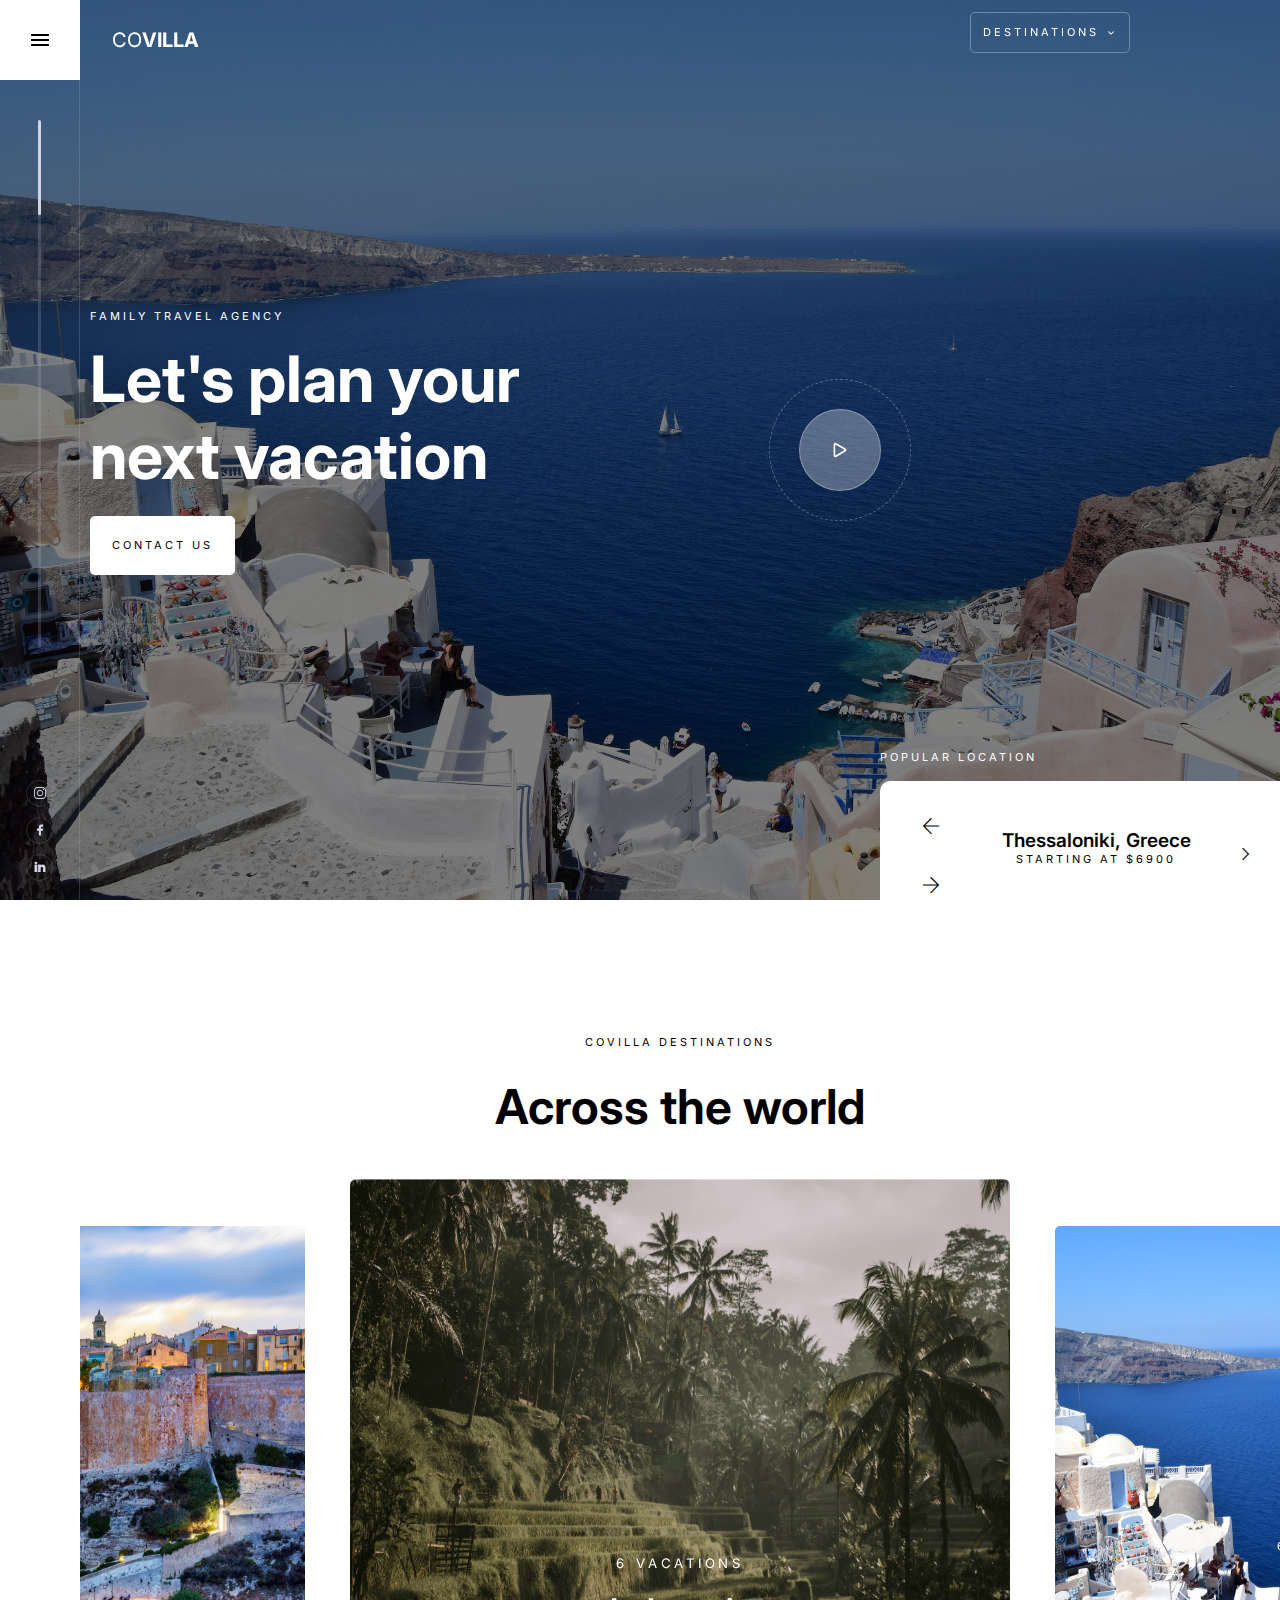
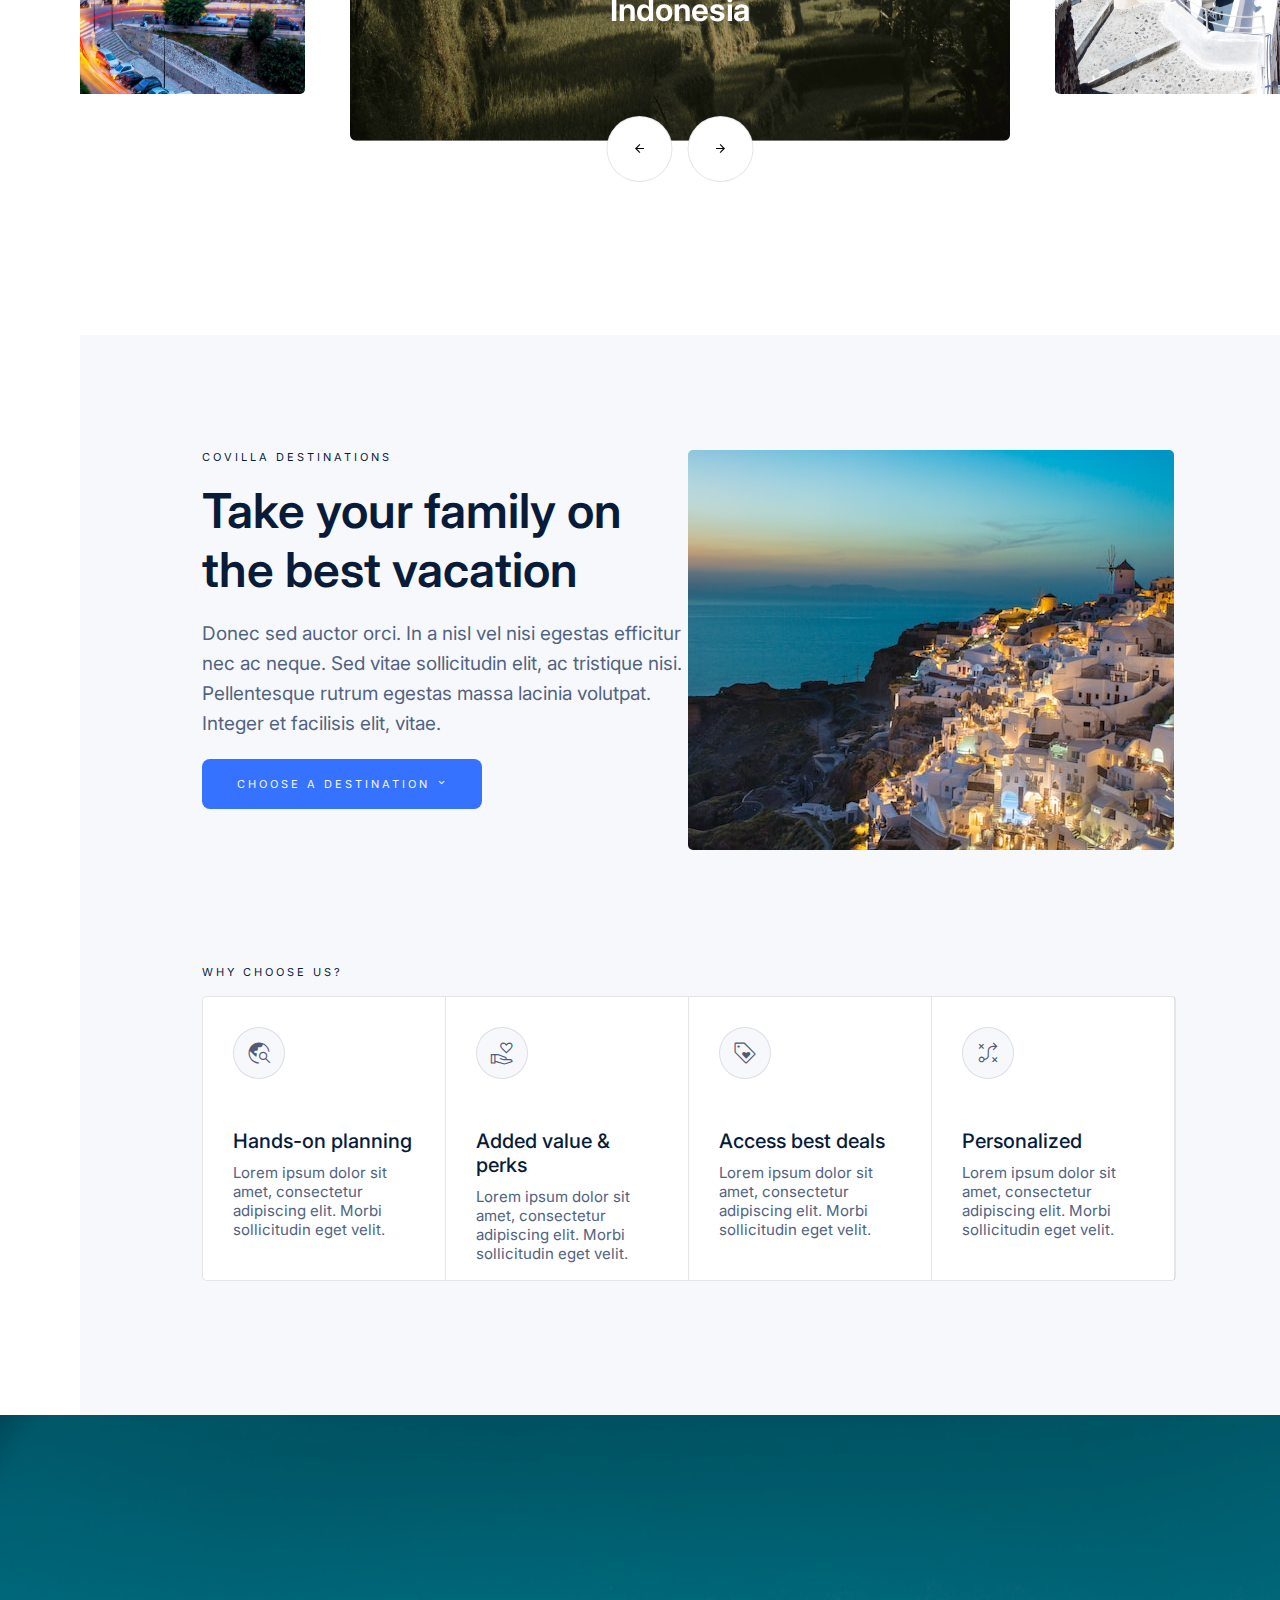
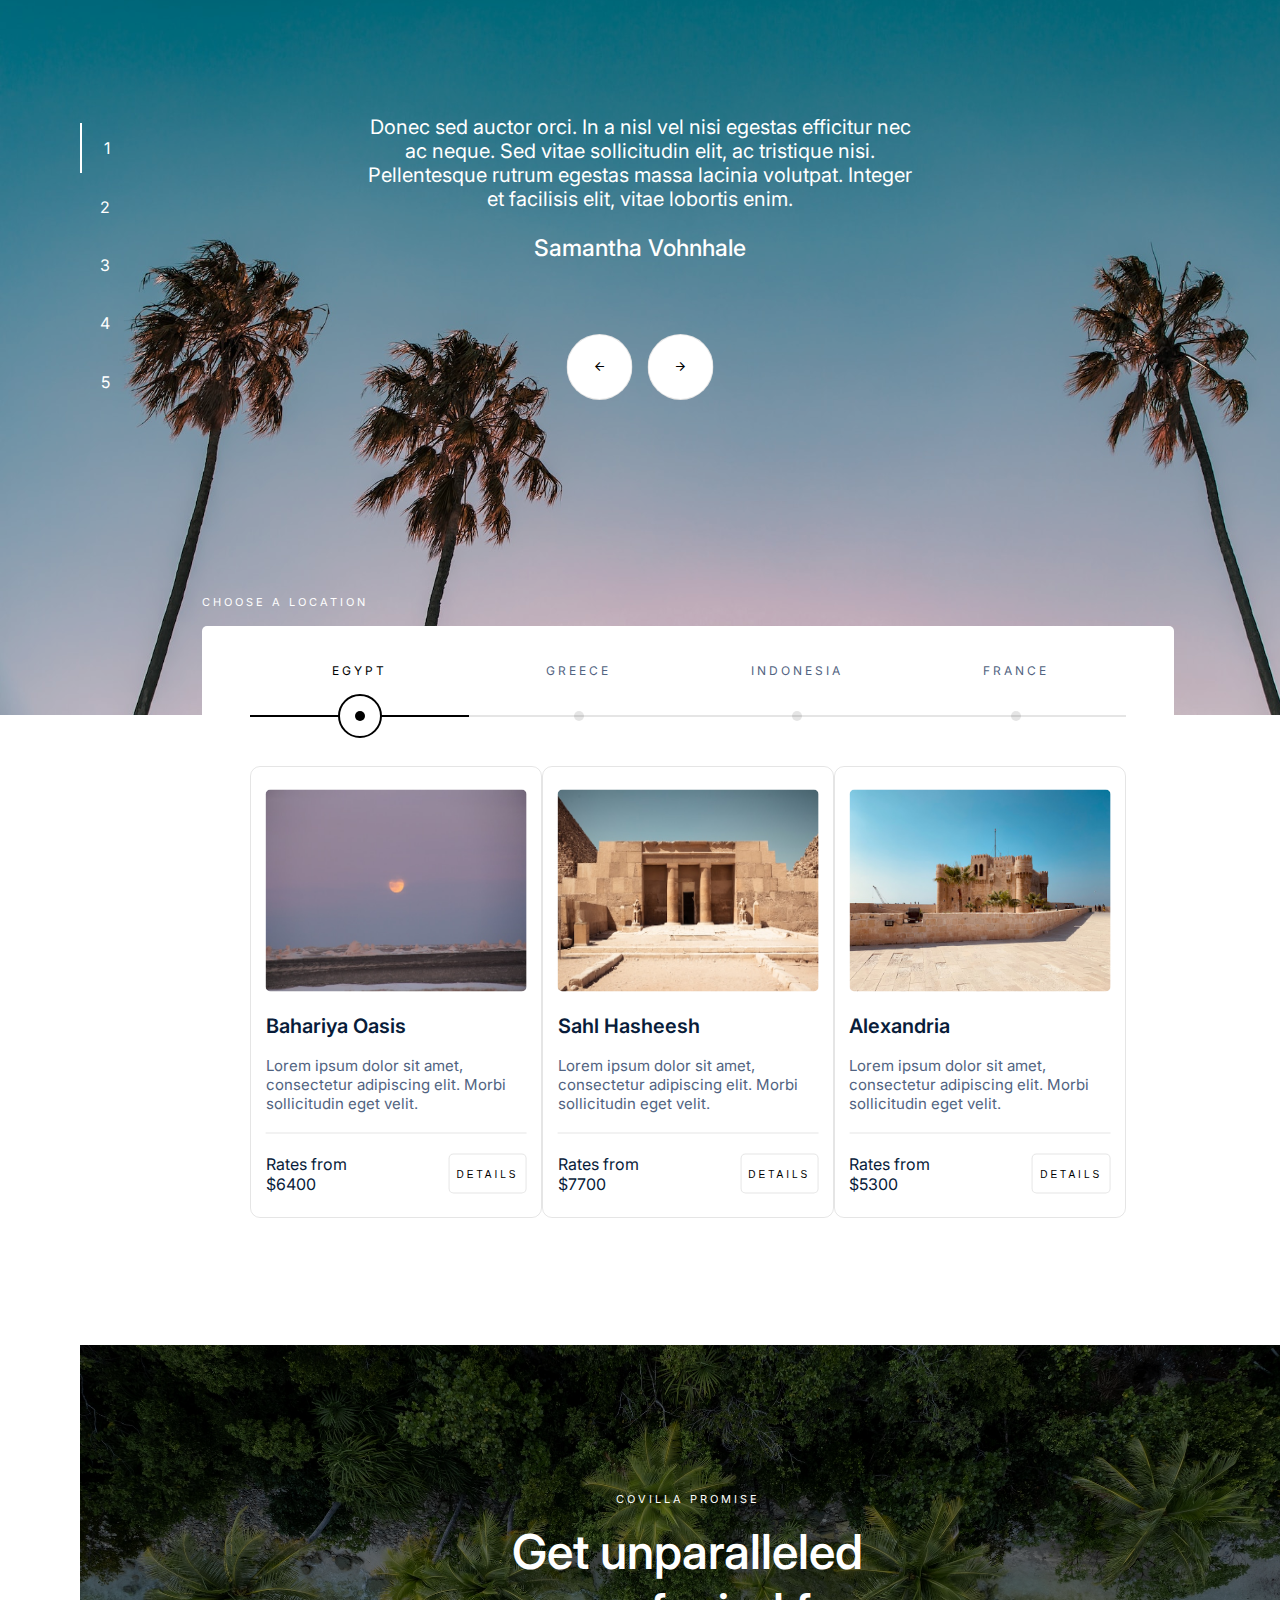
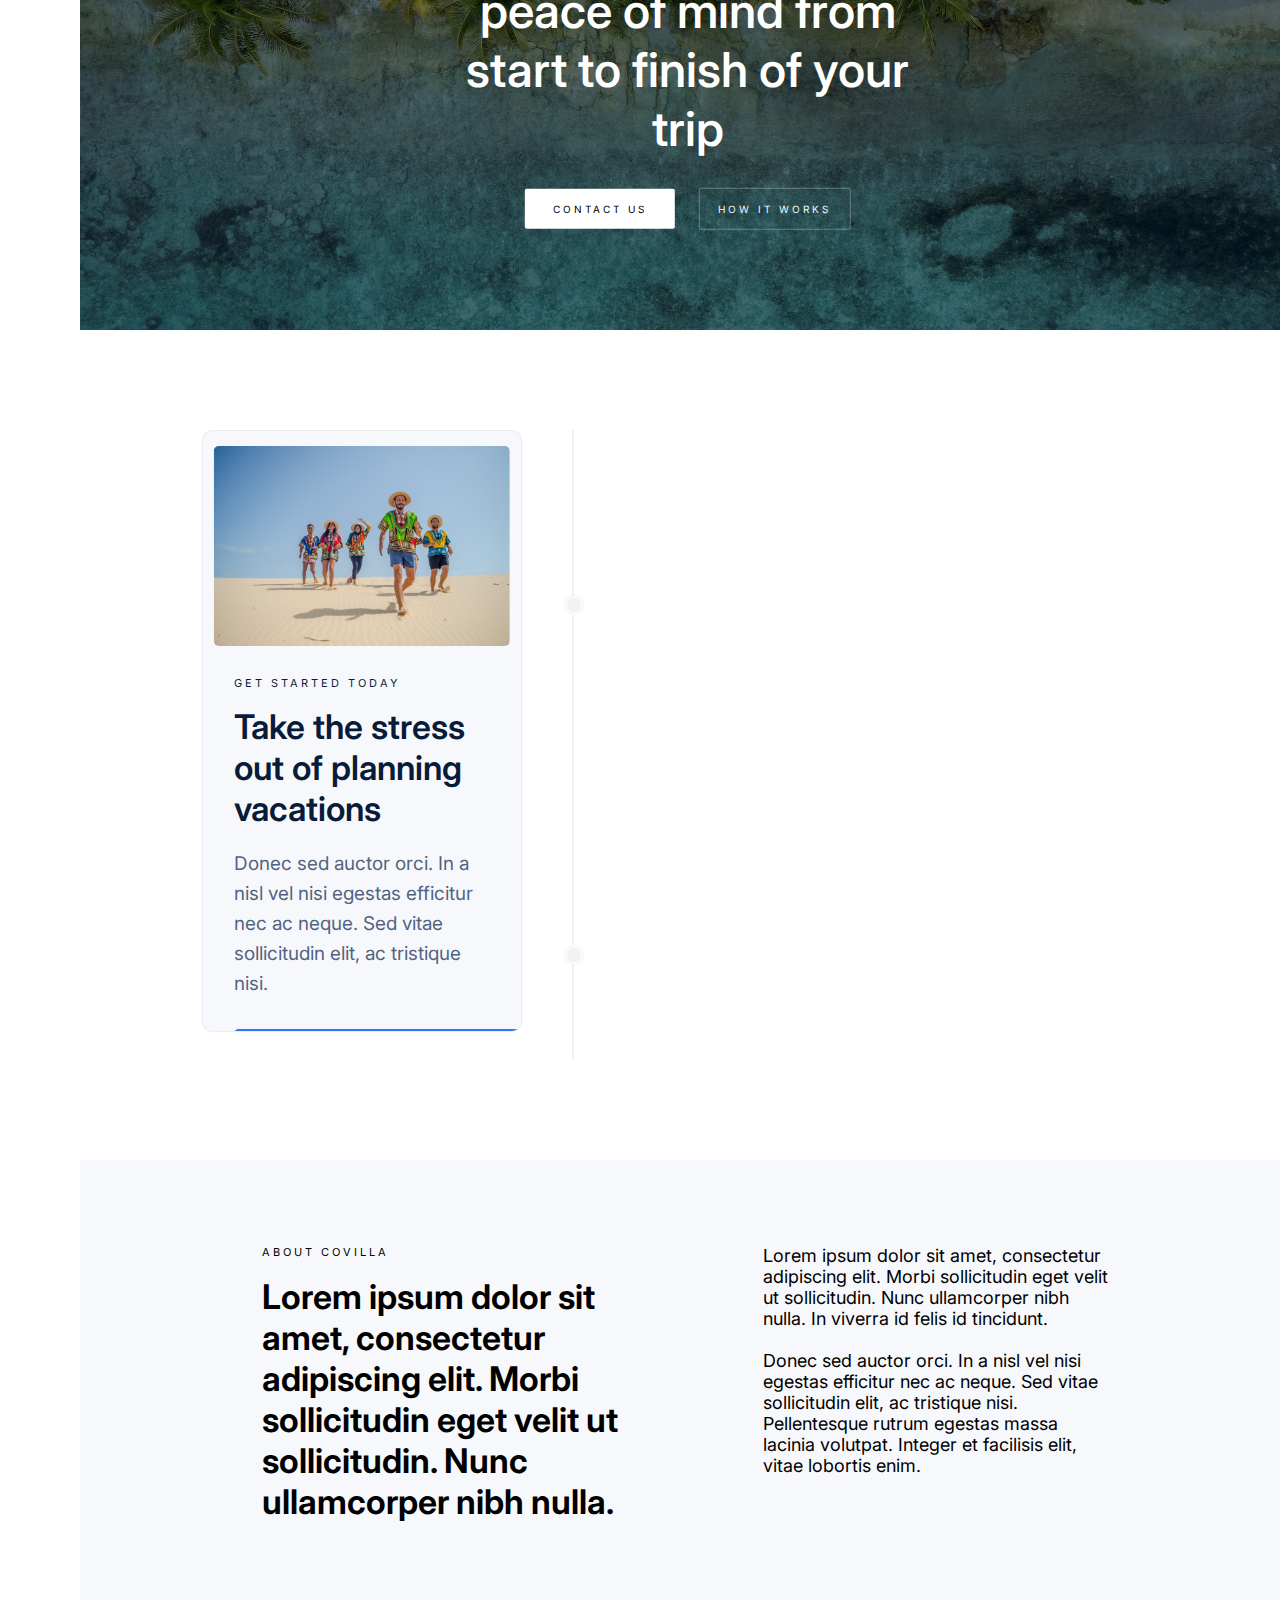
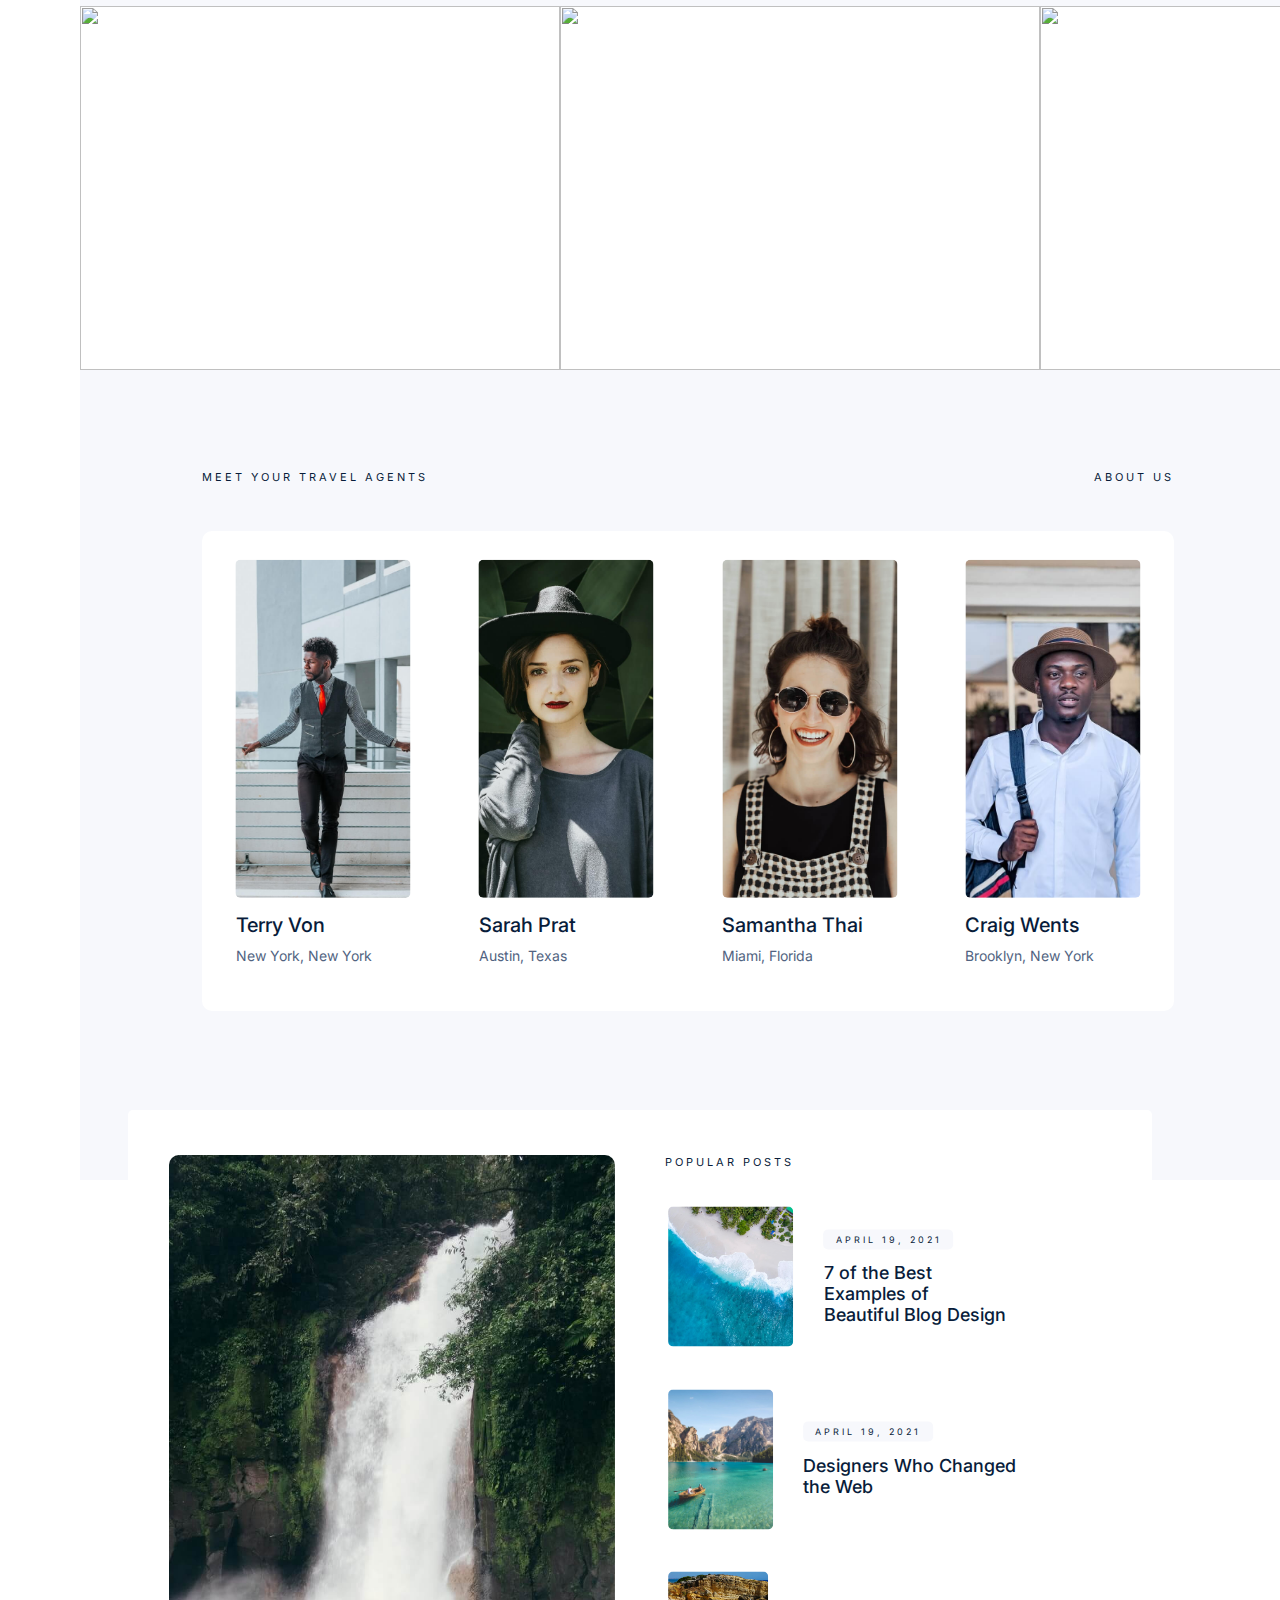
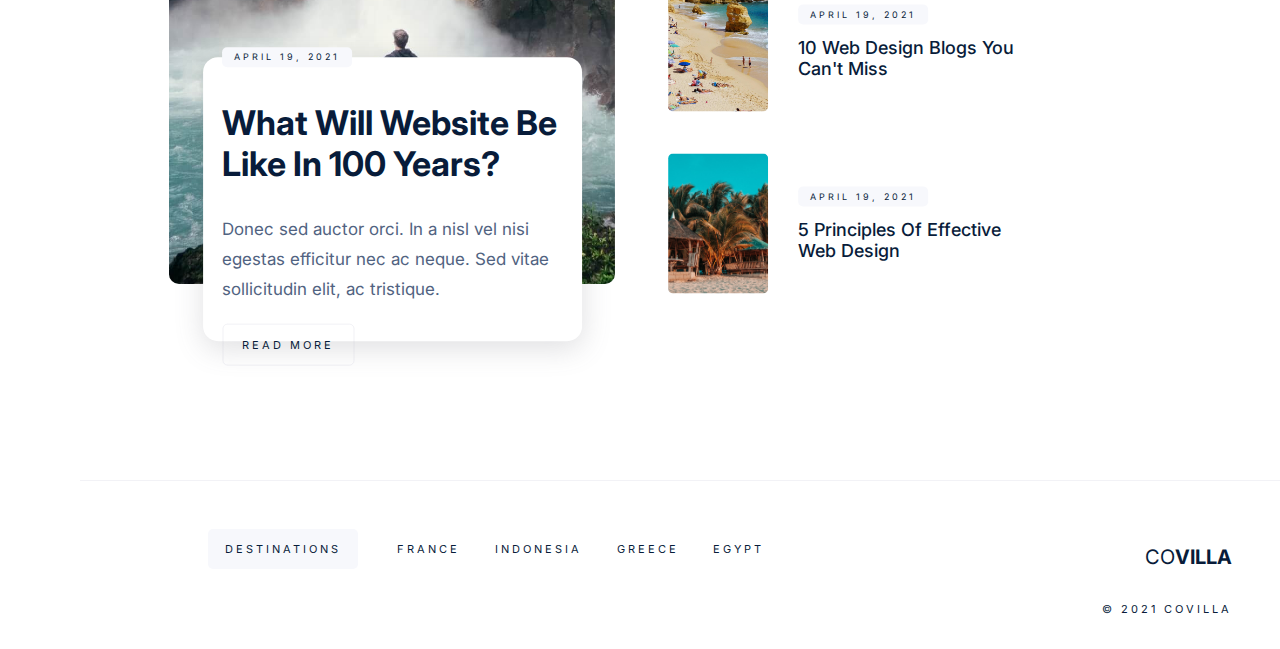
==== commit 28589059: "completed about, journal and support pages" ====
--- a/index.html
+++ b/index.html
@@ -18,7 +18,7 @@
 
     <!-- Swiper CSS-->
     <link rel="stylesheet" href="./assets/swiper/swiper-bundle.min.css" />
-
+    <!--Main CSS-->
     <link rel="stylesheet" href="./assets/styles/styles.css" />
   </head>
   <body>
@@ -29,9 +29,9 @@
         </div>
         <div class="nav-header">CO<span>VILLA</span></div>
         <ul class="navigation">
-          <li><a href="#">ABOUT</a></li>
-          <li><a href="#">JOURNAL</a></li>
-          <li><a href="#">SUPPORT</a></li>
+          <li><a href="./about-page.html">ABOUT</a></li>
+          <li><a href="./journal-page.html">JOURNAL</a></li>
+          <li><a href="./support-page.html">SUPPORT</a></li>
         </ul>
         <div class="option-btn subtitle">
           DESTINATIONS
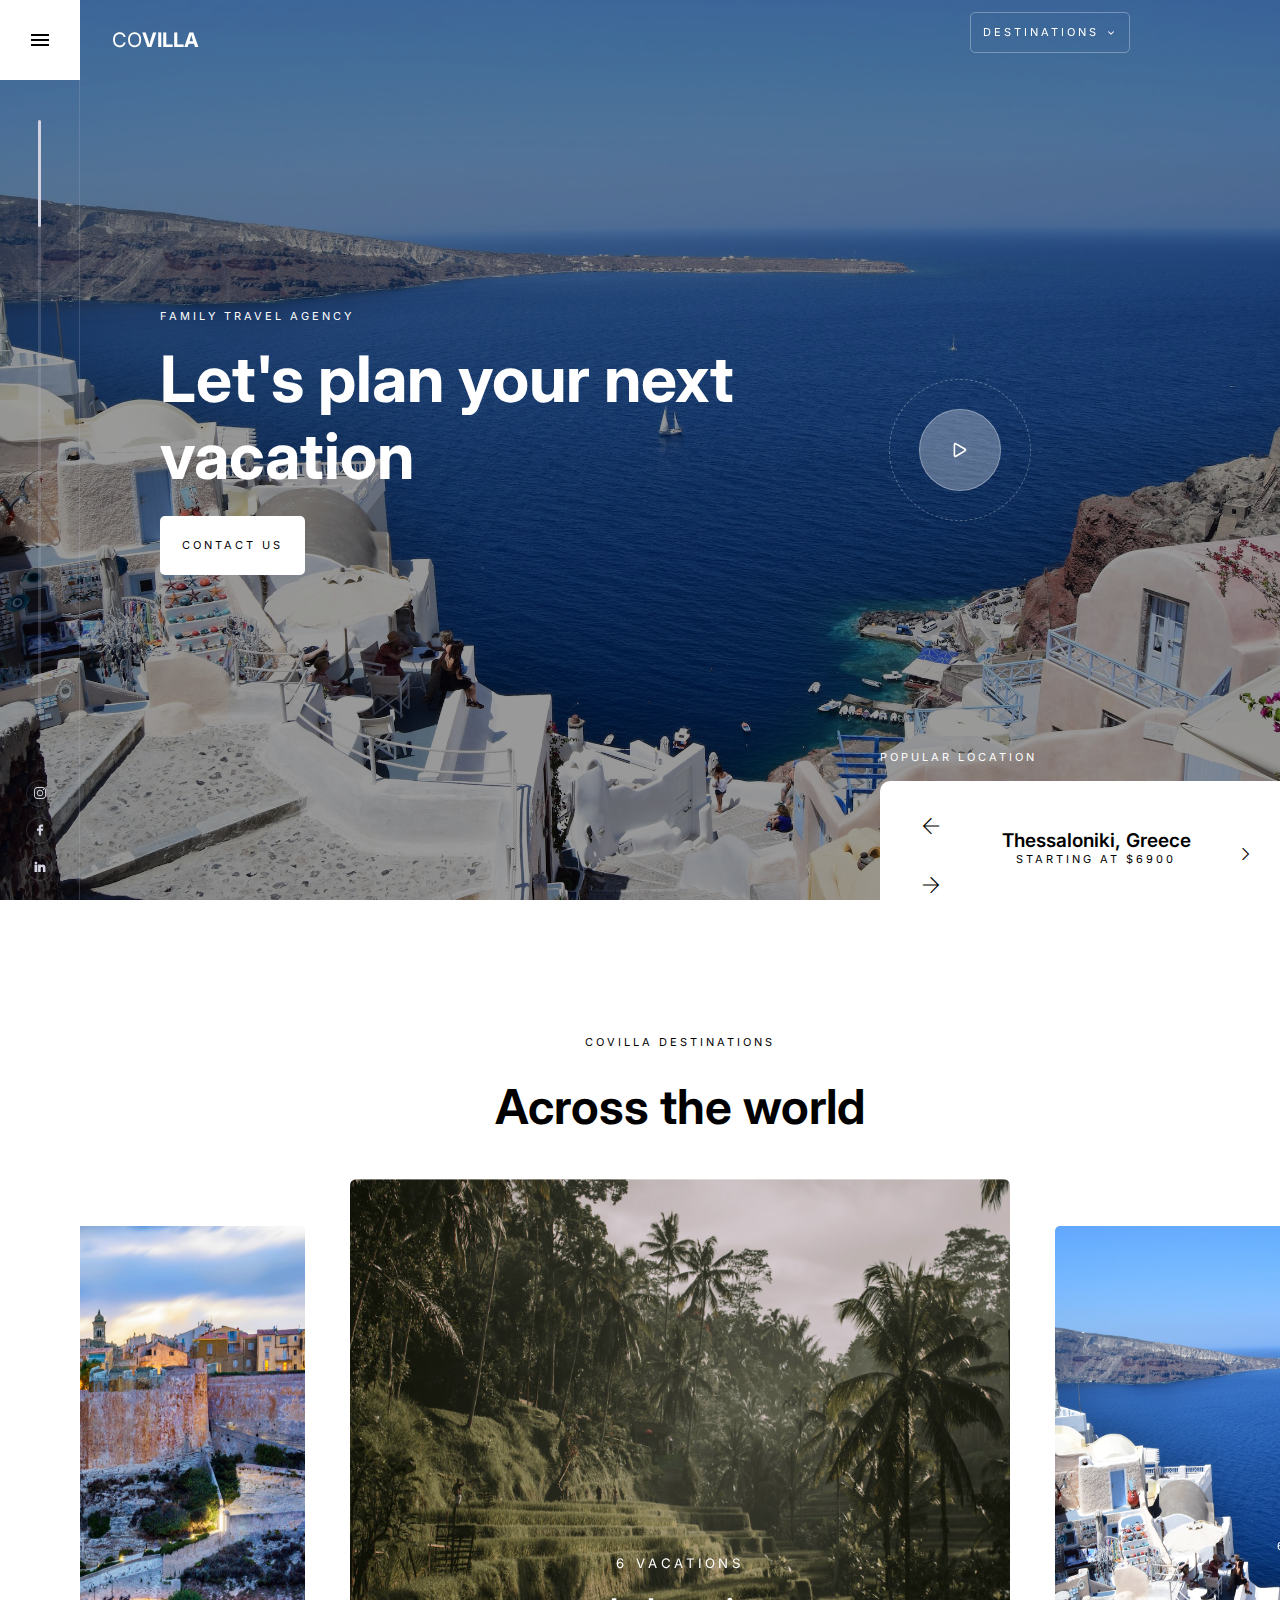
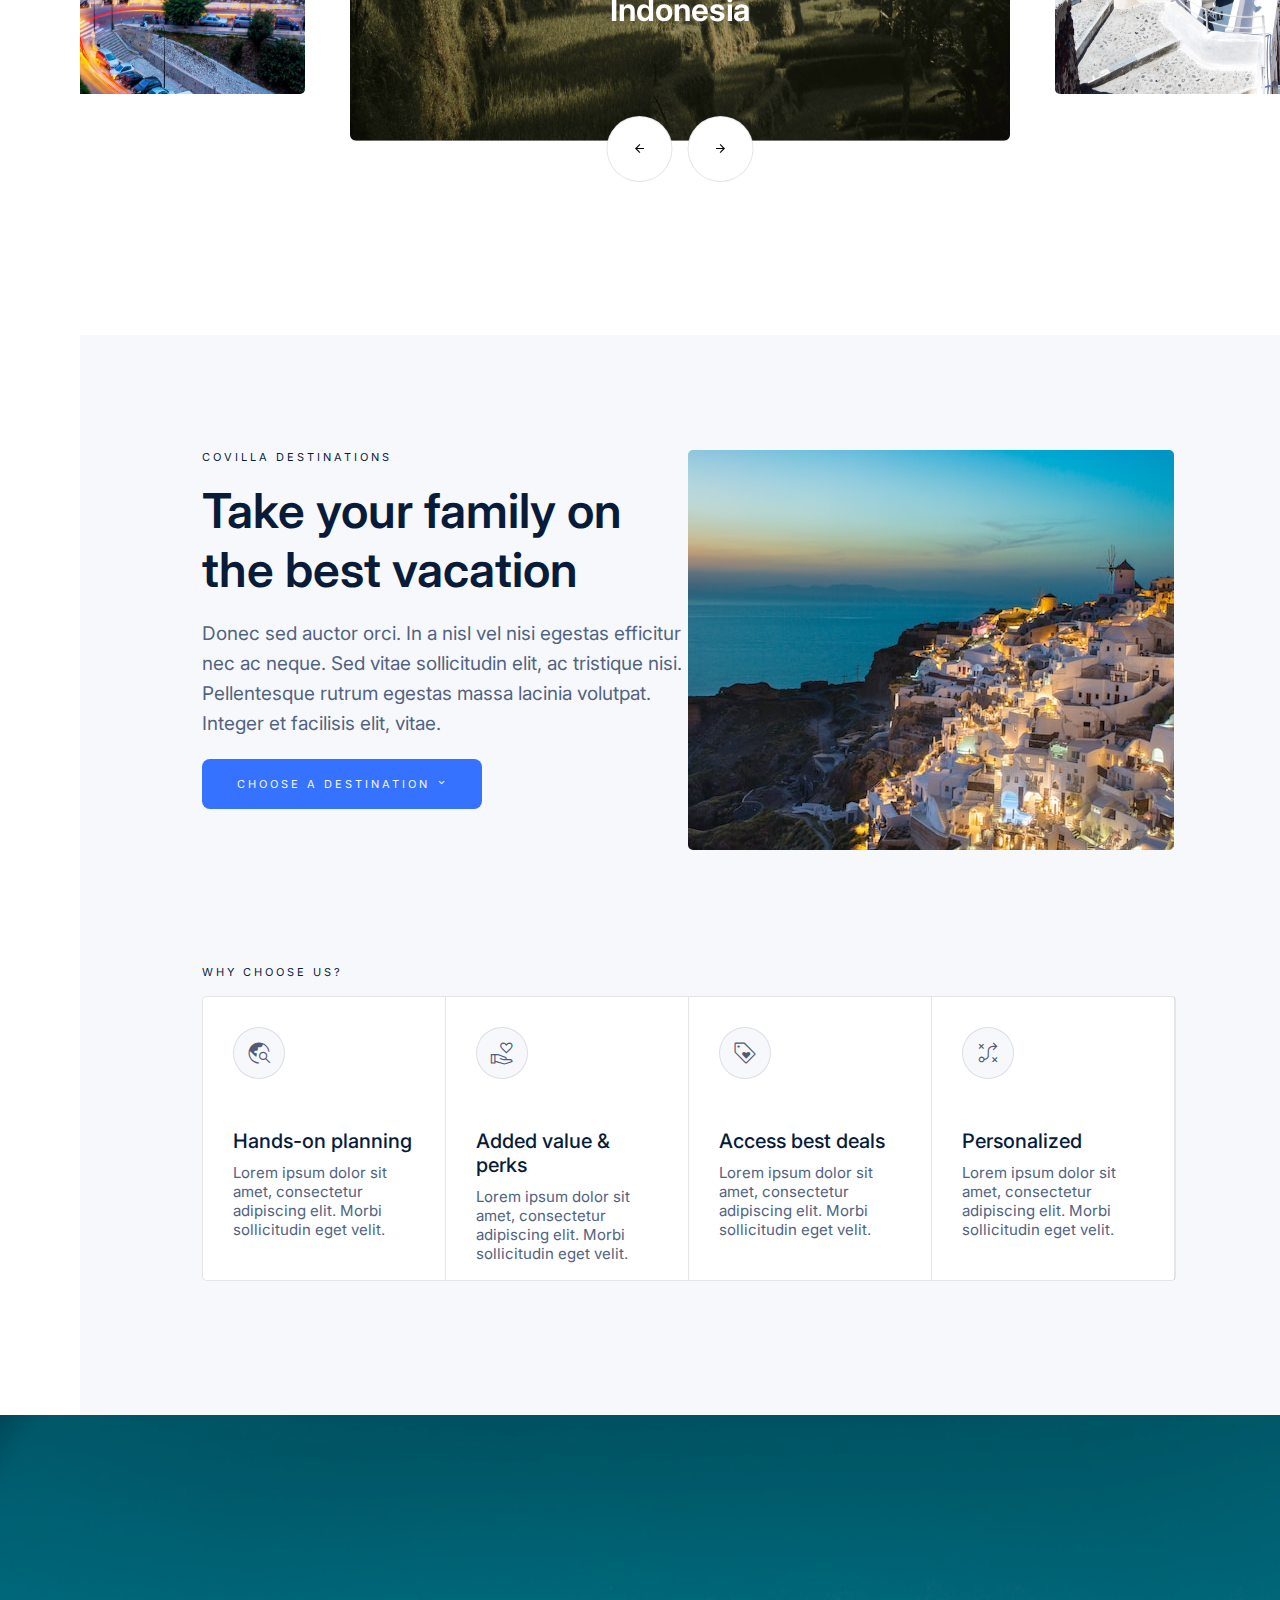
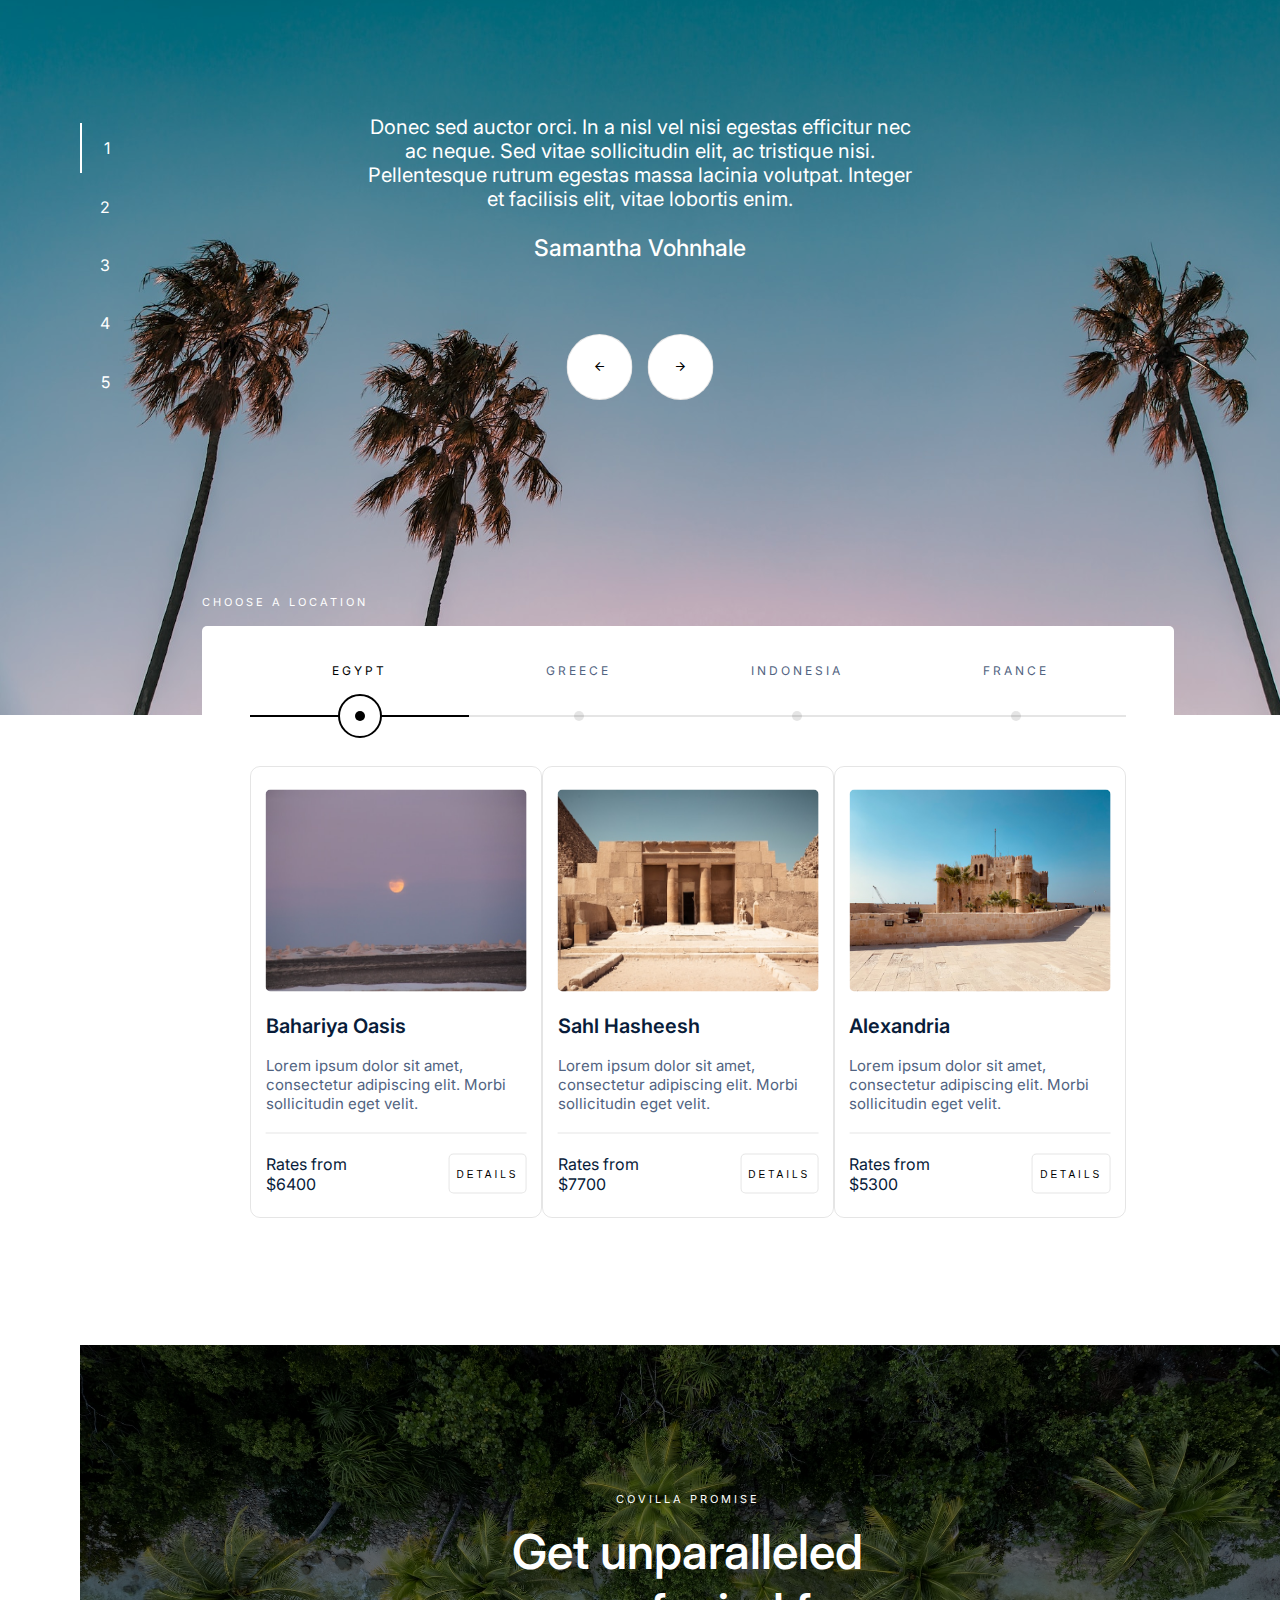
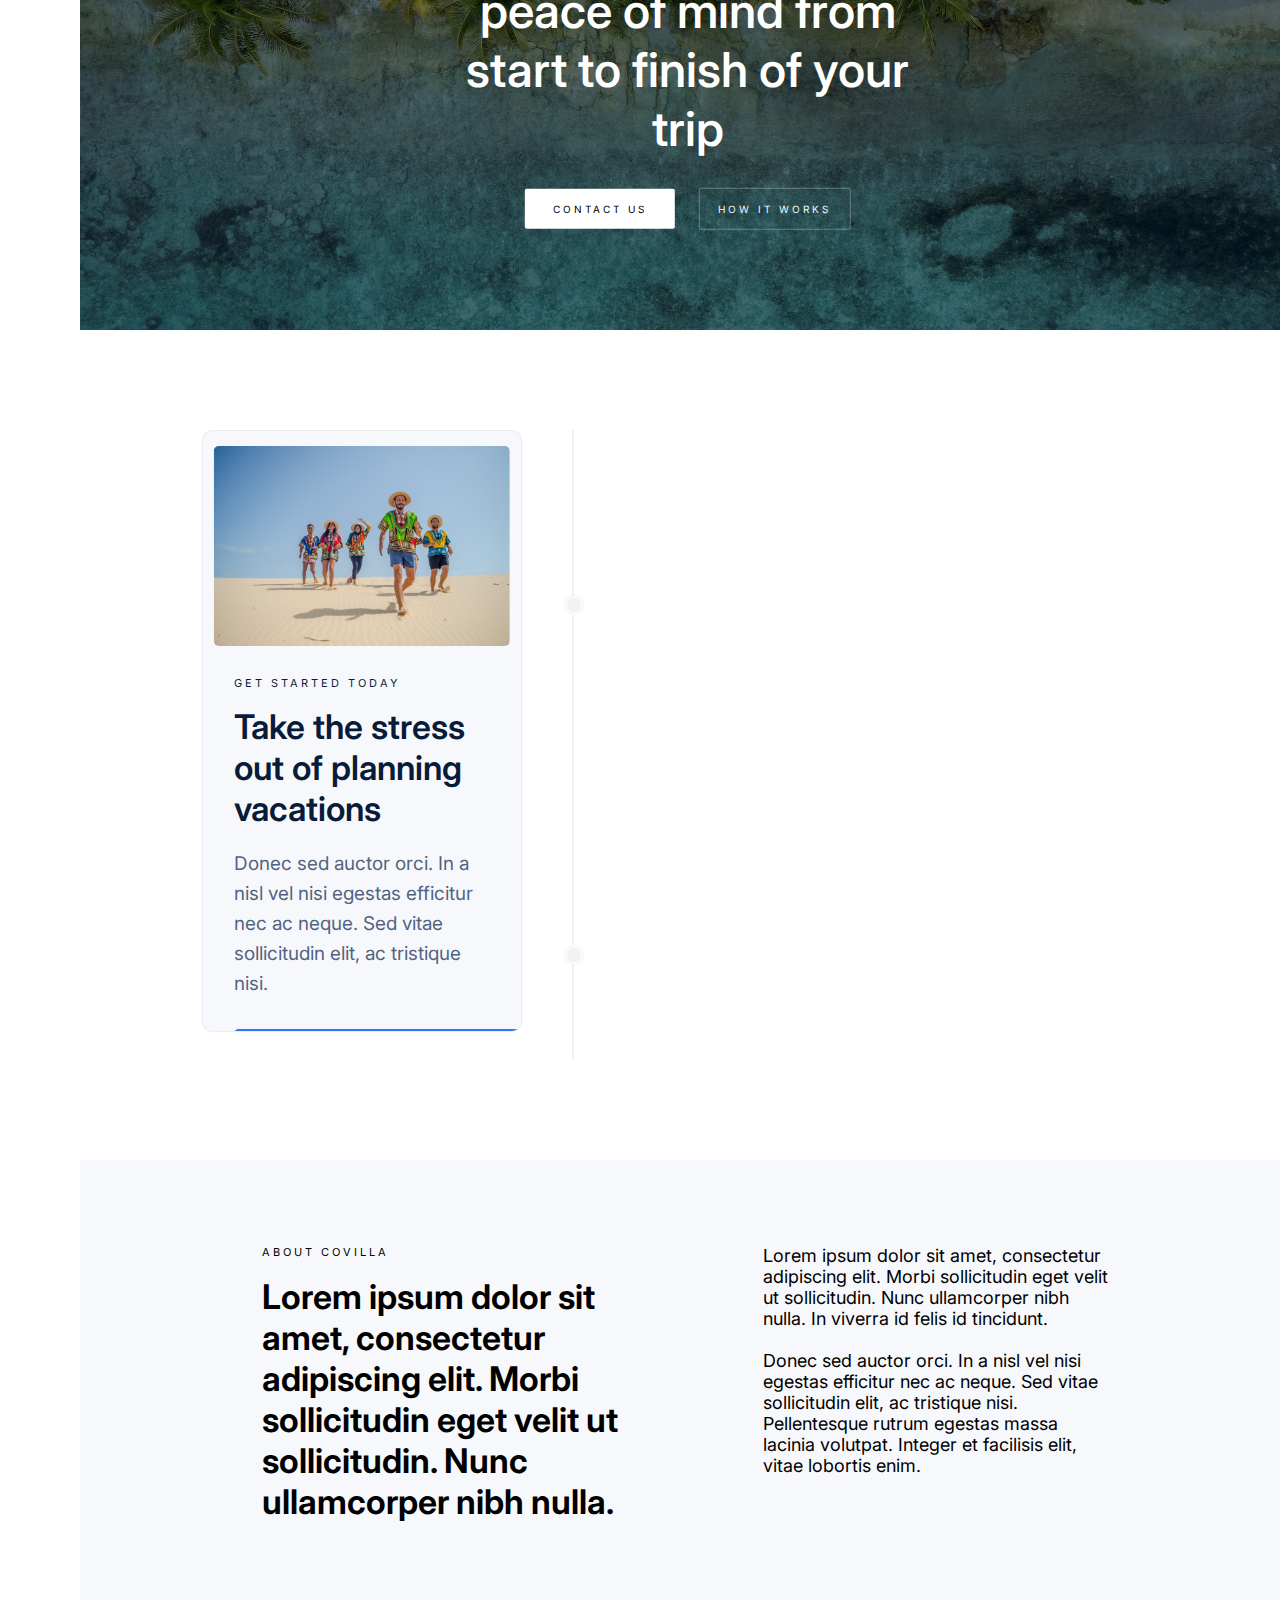
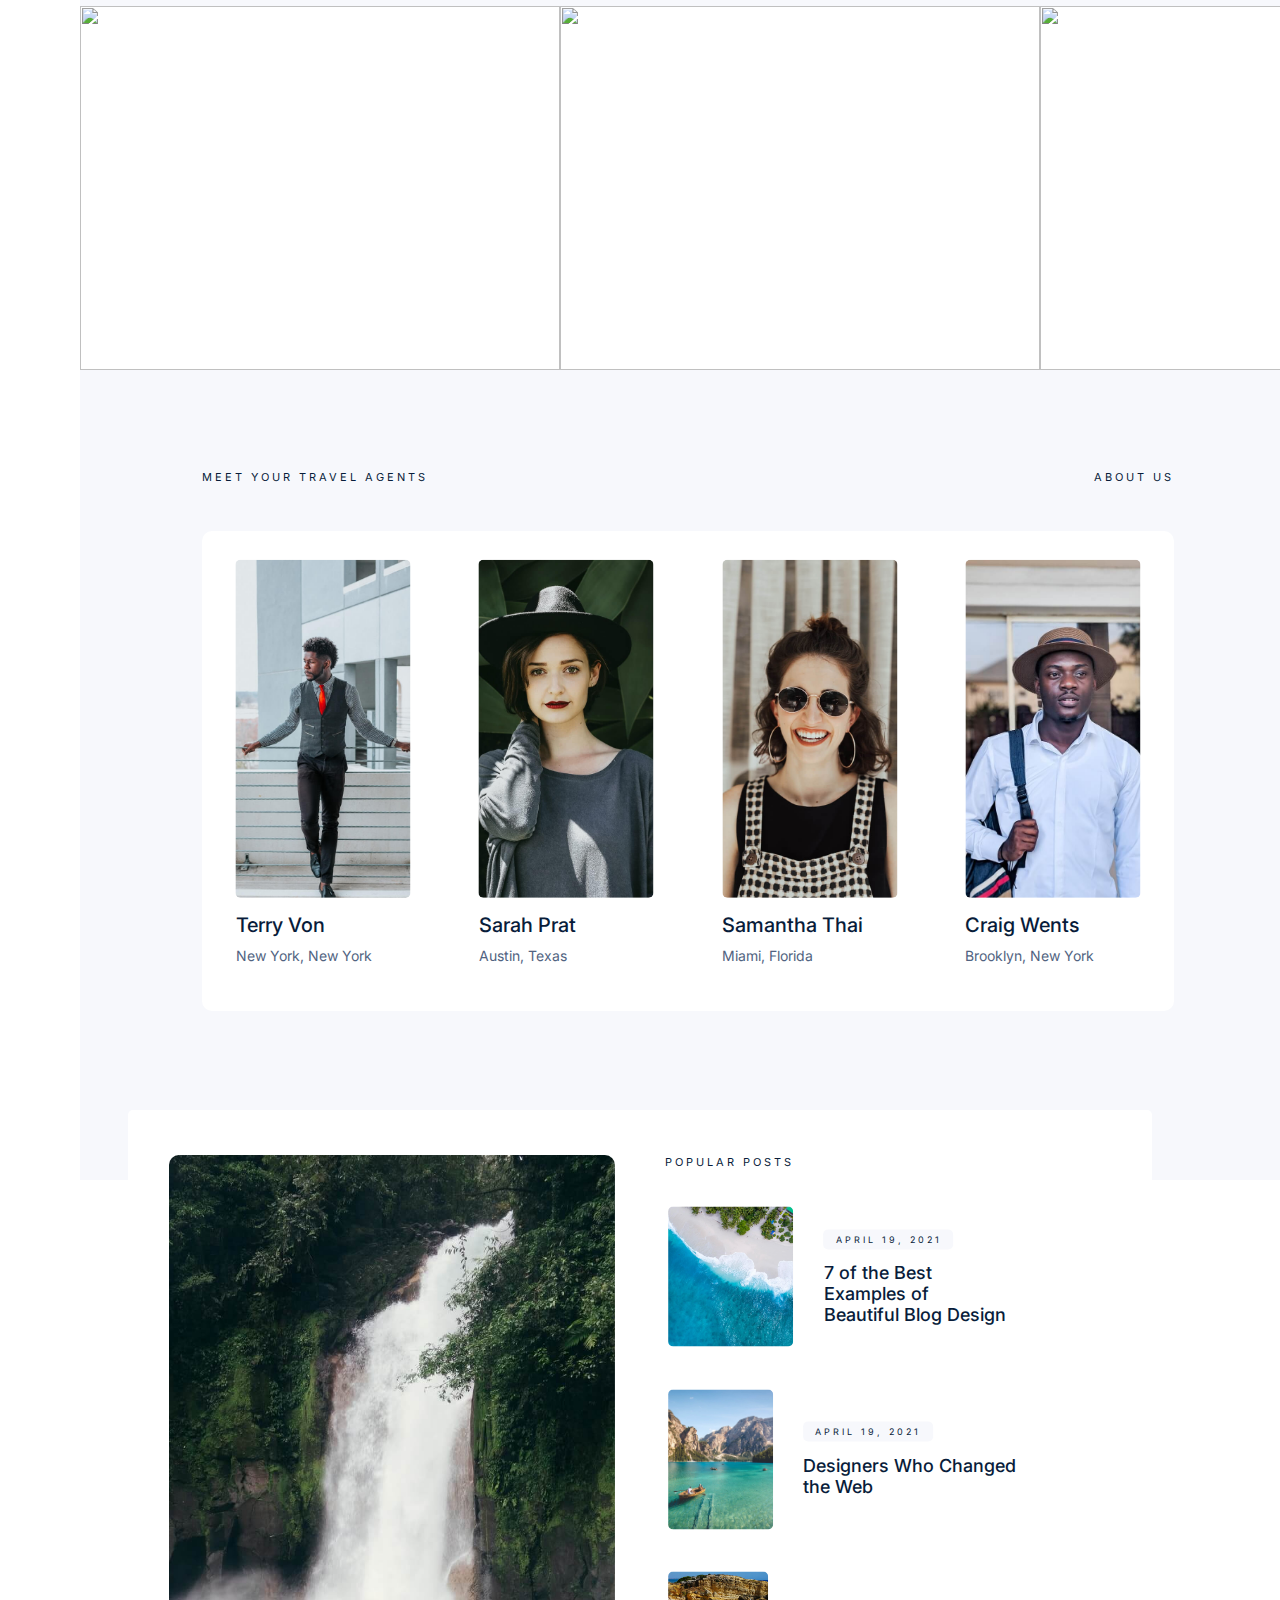
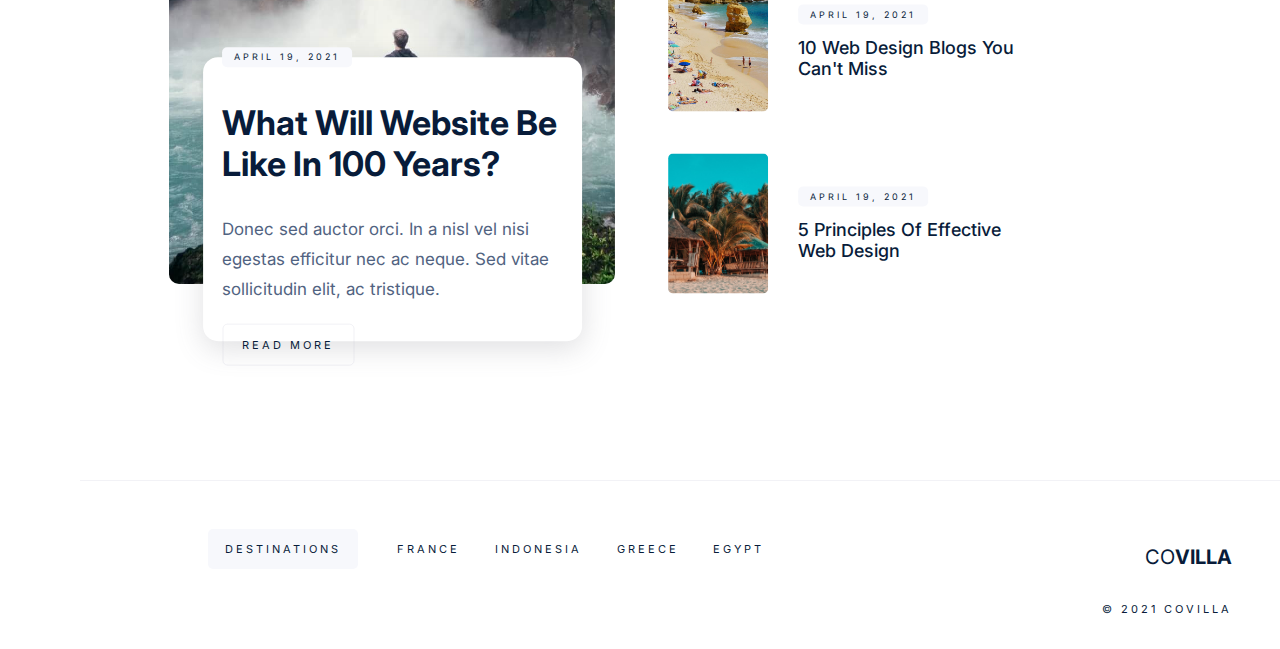
==== commit a4360a9d: "adjusted css style for main pages" ====
--- a/index.html
+++ b/index.html
@@ -22,77 +22,71 @@
     <link rel="stylesheet" href="./assets/styles/styles.css" />
   </head>
   <body>
-    <section class="hero">
-      <nav class="header">
-        <div class="menu-btn">
-          <span class="material-symbols-outlined"> menu </span>
-        </div>
-        <div class="nav-header">CO<span>VILLA</span></div>
-        <ul class="navigation">
-          <li><a href="./about-page.html">ABOUT</a></li>
-          <li><a href="./journal-page.html">JOURNAL</a></li>
-          <li><a href="./support-page.html">SUPPORT</a></li>
-        </ul>
-        <div class="option-btn subtitle">
-          DESTINATIONS
-          <span class="material-symbols-outlined"> expand_more </span>
-        </div>
-      </nav>
-
-      <div class="expand">
-        <div class="container">
-          <div class="title">
-            <p class="subtitle">choose a location</p>
-            <div class="deco-line"></div>
-          </div>
-
-          <div class="location-card">
-            <div class="location" data-loc="france">
-              <div class="title-box">
-                <p class="loc-title">France</p>
-                <p class="subtitle">6 Vacations</p>
-              </div>
-              <span class="material-symbols-outlined">
-                expand_circle_right
-              </span>
-            </div>
-            <div class="location" data-loc="indonesia">
-              <div class="title-box">
-                <p class="loc-title">Indonesia</p>
-                <p class="subtitle">6 Vacations</p>
-              </div>
-              <span class="material-symbols-outlined">
-                expand_circle_right
-              </span>
-            </div>
-            <div class="location" data-loc="greece">
-              <div class="title-box">
-                <p class="loc-title">Greece</p>
-                <p class="subtitle">6 Vacations</p>
-              </div>
-              <span class="material-symbols-outlined">
-                expand_circle_right
-              </span>
-            </div>
-            <div class="location" data-loc="egypt">
-              <div class="title-box">
-                <p class="loc-title">Egypt</p>
-                <p class="subtitle">6 Vacations</p>
-              </div>
-              <span class="material-symbols-outlined">
-                expand_circle_right
-              </span>
-            </div>
-          </div>
-        </div>
-      </div>
-
-      <div class="header-scroll"></div>
-
-      <div class="expand-menu">
-        <div class="exit-btn">
-          <span class="material-symbols-outlined"> close </span>
-        </div>
+    <nav class="header">
+      <div class="menu-btn">
+        <span class="material-symbols-outlined"> menu </span>
+      </div>
+      <div class="nav-header">
+        <a href="./index.html">CO<span>VILLA</span></a>
+      </div>
+      <ul class="navigation">
+        <li><a href="./about-page.html">ABOUT</a></li>
+        <li><a href="./journal-page.html">JOURNAL</a></li>
+        <li><a href="./support-page.html">SUPPORT</a></li>
+      </ul>
+      <div class="option-btn subtitle">
+        DESTINATIONS
+        <span class="material-symbols-outlined"> expand_more </span>
+      </div>
+    </nav>
+
+    <div class="expand">
+      <div class="container">
+        <div class="title">
+          <p class="subtitle">choose a location</p>
+          <div class="deco-line"></div>
+        </div>
+
+        <div class="location-card">
+          <div class="location" data-loc="france">
+            <div class="title-box">
+              <p class="loc-title">France</p>
+              <p class="subtitle">6 Vacations</p>
+            </div>
+            <span class="material-symbols-outlined"> expand_circle_right </span>
+          </div>
+          <div class="location" data-loc="indonesia">
+            <div class="title-box">
+              <p class="loc-title">Indonesia</p>
+              <p class="subtitle">6 Vacations</p>
+            </div>
+            <span class="material-symbols-outlined"> expand_circle_right </span>
+          </div>
+          <div class="location" data-loc="greece">
+            <div class="title-box">
+              <p class="loc-title">Greece</p>
+              <p class="subtitle">6 Vacations</p>
+            </div>
+            <span class="material-symbols-outlined"> expand_circle_right </span>
+          </div>
+          <div class="location" data-loc="egypt">
+            <div class="title-box">
+              <p class="loc-title">Egypt</p>
+              <p class="subtitle">6 Vacations</p>
+            </div>
+            <span class="material-symbols-outlined"> expand_circle_right </span>
+          </div>
+        </div>
+      </div>
+    </div>
+
+    <div class="header-scroll"></div>
+
+    <div class="expand-menu">
+      <div class="exit-btn">
+        <span class="material-symbols-outlined"> close </span>
+      </div>
+      <div class="wrapper">
         <h2>Explore Vacations</h2>
         <div class="menu-container">
           <div class="container">
@@ -203,31 +197,35 @@
           </div>
         </div>
       </div>
-
-      <div class="left-scroll">
-        <div class="scroll-bar">
-          <div class="movable"></div>
-        </div>
-        <div class="social-account">
-          <ul>
-            <li class="social-icon">
-              <img src="./assets/instagram.svg" alt="Instagram Icon Outline" />
-            </li>
-            <li class="social-icon">
-              <img src="./assets/facebook.svg" alt="Facebook Icon Outline" />
-            </li>
-            <li class="social-icon">
-              <img src="./assets/linkedin.svg" alt="LinkedIn Icon Outline" />
-            </li>
-          </ul>
-        </div>
-      </div>
-
+    </div>
+
+    <div class="left-scroll">
+      <div class="scroll-bar">
+        <div class="movable"></div>
+      </div>
+      <div class="social-account">
+        <ul>
+          <li class="social-icon">
+            <img src="./assets/instagram.svg" alt="Instagram Icon Outline" />
+          </li>
+          <li class="social-icon">
+            <img src="./assets/facebook.svg" alt="Facebook Icon Outline" />
+          </li>
+          <li class="social-icon">
+            <img src="./assets/linkedin.svg" alt="LinkedIn Icon Outline" />
+          </li>
+        </ul>
+      </div>
+    </div>
+
+    <section class="hero">
       <div class="index-title">
         <div class="titles">
           <div class="subtitle">FAMILY TRAVEL AGENCY</div>
           <h1>Let's plan your next vacation</h1>
-          <a class="contact-us subtitle" href="#">CONTACT US</a>
+          <a class="contact-us subtitle" href="./support-page.html"
+            >CONTACT US</a
+          >
         </div>
 
         <div class="video-section">
@@ -717,14 +715,14 @@
 
     <section class="no-paddings">
       <div class="no-padding-container">
-      <div class="titles">
-        <div class="subtitle">Covilla promise</div>
-        <h1>
-          Get unparalleled peace of mind from start to finish of your trip
-        </h1>
-        <a class="contact-us subtitle" href="#">CONTACT US</a>
-        <a class="howitwork subtitle" href="#">HOW IT WORKS</a>
-      </div>
+        <div class="titles">
+          <div class="subtitle">Covilla promise</div>
+          <h1>
+            Get unparalleled peace of mind from start to finish of your trip
+          </h1>
+          <a class="contact-us subtitle" href="#">CONTACT US</a>
+          <a class="howitwork subtitle" href="#">HOW IT WORKS</a>
+        </div>
       </div>
     </section>
 
--- a/assets/styles/styles.css
+++ b/assets/styles/styles.css
@@ -26,7 +26,7 @@
   overflow-x: hidden;
 }
 section.hero {
-  background: rgba(0, 0, 0, 0.5);
+  background: rgba(0, 0, 0, 0.4);
   background-blend-mode: darken;
   background-image: url(../images/main-bkg-greece.jpg);
   background-size: cover;
@@ -37,6 +37,7 @@
   z-index: -999;
   display: grid;
   grid-template-rows: 25% auto 25%;
+  grid-template-columns: 80px auto 80px;
 }
 nav.header {
   height: 80px;
@@ -64,7 +65,10 @@
   font-size: 20px;
   font-weight: 400;
 }
-nav.header .nav-header span {
+nav.header .nav-header a {
+  color: #ffffff;
+}
+nav.header .nav-header a span {
   font-weight: 700;
 }
 nav.header .navigation {
@@ -113,7 +117,7 @@
   grid-row-end: 3;
   justify-self: center;
   width: 3px;
-  height: 80%;
+  height: 90%;
   border-radius: 2px;
   background-color: rgba(192, 192, 211, 0.2);
 }
@@ -153,13 +157,14 @@
   transform: scale(1.05);
 }
 .index-title {
-  max-width: 1100px;
+  max-width: 1200px;
   grid-row: 2/3;
+  grid-column: 2/3;
   display: grid;
-  grid-template-columns: 1fr 1fr;
+  grid-template-columns: 600px 400px;
   margin: auto;
-  align-items: center;
-  justify-items: start;
+  padding-left: 80px;
+  padding-right: 80px;
 }
 .index-title h1 {
   font-size: 64px;
@@ -175,6 +180,7 @@
 }
 .index-title .titles {
   grid-column: 1/2;
+  align-self: center;
 }
 .video-section {
   width: 400px;
@@ -289,10 +295,10 @@
   color: black;
   border-radius: 15px;
   position: fixed;
-  top: 80px;
+  top: 100px;
   right: 100px;
   display: none;
-  transition: all 0.5s;
+  transition: all 0.5s ease;
   z-index: 999;
 }
 .expand .container {
@@ -301,12 +307,16 @@
   left: 50%;
   transform: translate(-50%, -50%);
   width: 90%;
-  height: 80%;
+  height: 100%;
 }
 .expand .container .title {
+  margin-top: 20px;
   display: flex;
   justify-content: space-between;
   align-items: center;
+}
+.expand .container .title p.subtitle {
+  margin-bottom: 0;
 }
 .expand .container .title .deco-line {
   width: 60%;
@@ -314,12 +324,12 @@
 }
 .expand .container .location-card {
   width: 100%;
-  height: 100%;
+  height: 85%;
   margin: auto;
   display: flex;
   align-items: center;
+  justify-content: space-between;
   flex-wrap: wrap;
-  gap: 10px;
 }
 .expand .container .location-card .location {
   width: 210px;
@@ -352,40 +362,60 @@
   width: 30vw;
   height: 100vh;
   background-color: white;
-  color: black;
+  color: #081c3a;
   position: fixed;
   text-align: center;
-  left: -30vw;
+  left: -40vw;
   z-index: 999;
-  transition: all 1s;
+  transition: all 1s ease;
 }
 .expand-menu .exit-btn {
   height: 80px;
   width: 80px;
+  border: 1px solid rgba(0, 0, 0, 0.1);
   cursor: pointer;
 }
 .expand-menu .exit-btn .material-symbols-outlined {
   display: block;
   line-height: 80px;
-  color: black;
-}
-.expand-menu h2 {
-  color: black;
+  color: #081c3a;
+}
+.expand-menu div.wrapper {
+  width: 80%;
+  height: 100%;
+  margin: auto;
+}
+.expand-menu div.wrapper h2 {
+  color: #081c3a;
   font-size: 30px;
   font-weight: 650;
-  margin-bottom: 30px;
-  margin-top: 30px;
-}
-.expand-menu .menu-container {
-  height: 70%;
-  position: absolute;
-  left: 80px;
+}
+.expand-menu div.wrapper .menu-container {
+  height: 80%;
+  width: 100%;
+  margin: auto;
+  padding-left: 35px;
   overflow-y: scroll;
 }
-.expand-menu .menu-container .container {
+.expand-menu div.wrapper .menu-container .container {
+  margin-top: 45px;
   text-align: left;
 }
-.expand-menu .menu-container .container .location {
+.expand-menu div.wrapper .menu-container .container .title {
+  width: 20vw;
+  display: flex;
+  justify-content: space-between;
+  align-items: center;
+  margin-bottom: 20px;
+}
+.expand-menu div.wrapper .menu-container .container .title p.subtitle {
+  margin-bottom: 0;
+}
+.expand-menu div.wrapper .menu-container .container .title .deco-line {
+  width: 80px;
+  border-top: 1px solid rgba(0, 0, 0, 0.1);
+}
+.expand-menu div.wrapper .menu-container .container .location {
   height: 90px;
   width: 20vw;
   border: 1px solid rgba(0, 0, 0, 0.1);
@@ -395,17 +425,21 @@
   display: flex;
   justify-content: space-around;
   align-items: center;
-  transition: all 0.3s ease;
-}
-.expand-menu .menu-container .container .location .title-box .loc-title {
+  transition: all 0.5s ease;
+}
+.expand-menu div.wrapper .menu-container .container .location .title-box {
+  height: 50%;
+}
+.expand-menu div.wrapper .menu-container .container .location .title-box .loc-title {
   font-size: 18px;
   font-weight: 500;
-}
-.expand-menu .menu-container .container .location .material-symbols-outlined {
+  margin-bottom: 8px;
+}
+.expand-menu div.wrapper .menu-container .container .location .material-symbols-outlined {
   font-weight: 300;
   color: white;
 }
-.expand-menu .menu-container .container .location.active {
+.expand-menu div.wrapper .menu-container .container .location.active {
   background: rgba(0, 0, 0, 0.5);
   background-blend-mode: darken;
   background-size: cover;
@@ -413,9 +447,13 @@
   color: #f7f8fc;
   transform: scale(15px);
 }
-.expand-menu .menu-container .container .contact {
+.expand-menu div.wrapper .menu-container .container .location.active .material-symbols-outlined {
+  animation: fade-in 0.8s;
+}
+.expand-menu div.wrapper .menu-container .container .contact {
   height: 45px;
   width: 20vw;
+  background-color: #f7f8fc;
   border: 1px solid rgba(0, 0, 0, 0.1);
   border-radius: 5px;
   margin-bottom: 10px;
@@ -423,12 +461,42 @@
   display: flex;
   justify-content: space-around;
   align-items: center;
-}
-.expand-menu .menu-container .container .contact .contact-text {
-  font-size: 15px;
-}
-.expand-menu .menu-container .container .material-symbols-outlined {
-  font-weight: 300;
+  transition: all 0.8 ease;
+}
+.expand-menu div.wrapper .menu-container .container .contact .contact-text {
+  font-size: 13px;
+}
+.expand-menu div.wrapper .menu-container .container .contact .material-symbols-outlined {
+  font-size: 18px;
+  font-weight: 200;
+  opacity: 0;
+}
+.expand-menu div.wrapper .menu-container .container .contact.active .contact-text {
+  animation: slide-left 0.8s;
+  transform: translate(-5px);
+}
+.expand-menu div.wrapper .menu-container .container .contact.active .material-symbols-outlined {
+  animation: fade-in 0.8s;
+  opacity: 1;
+  transform: translateX(5px);
+}
+@keyframes fade-in {
+  from {
+    transform: translateX(0);
+    opacity: 0;
+  }
+  to {
+    transform: translateX(5px);
+    opacity: 1;
+  }
+}
+@keyframes slide-left {
+  from {
+    transform: translateX(0);
+  }
+  to {
+    transform: translateX(-5px);
+  }
 }
 div.options-slider {
   height: 150px;
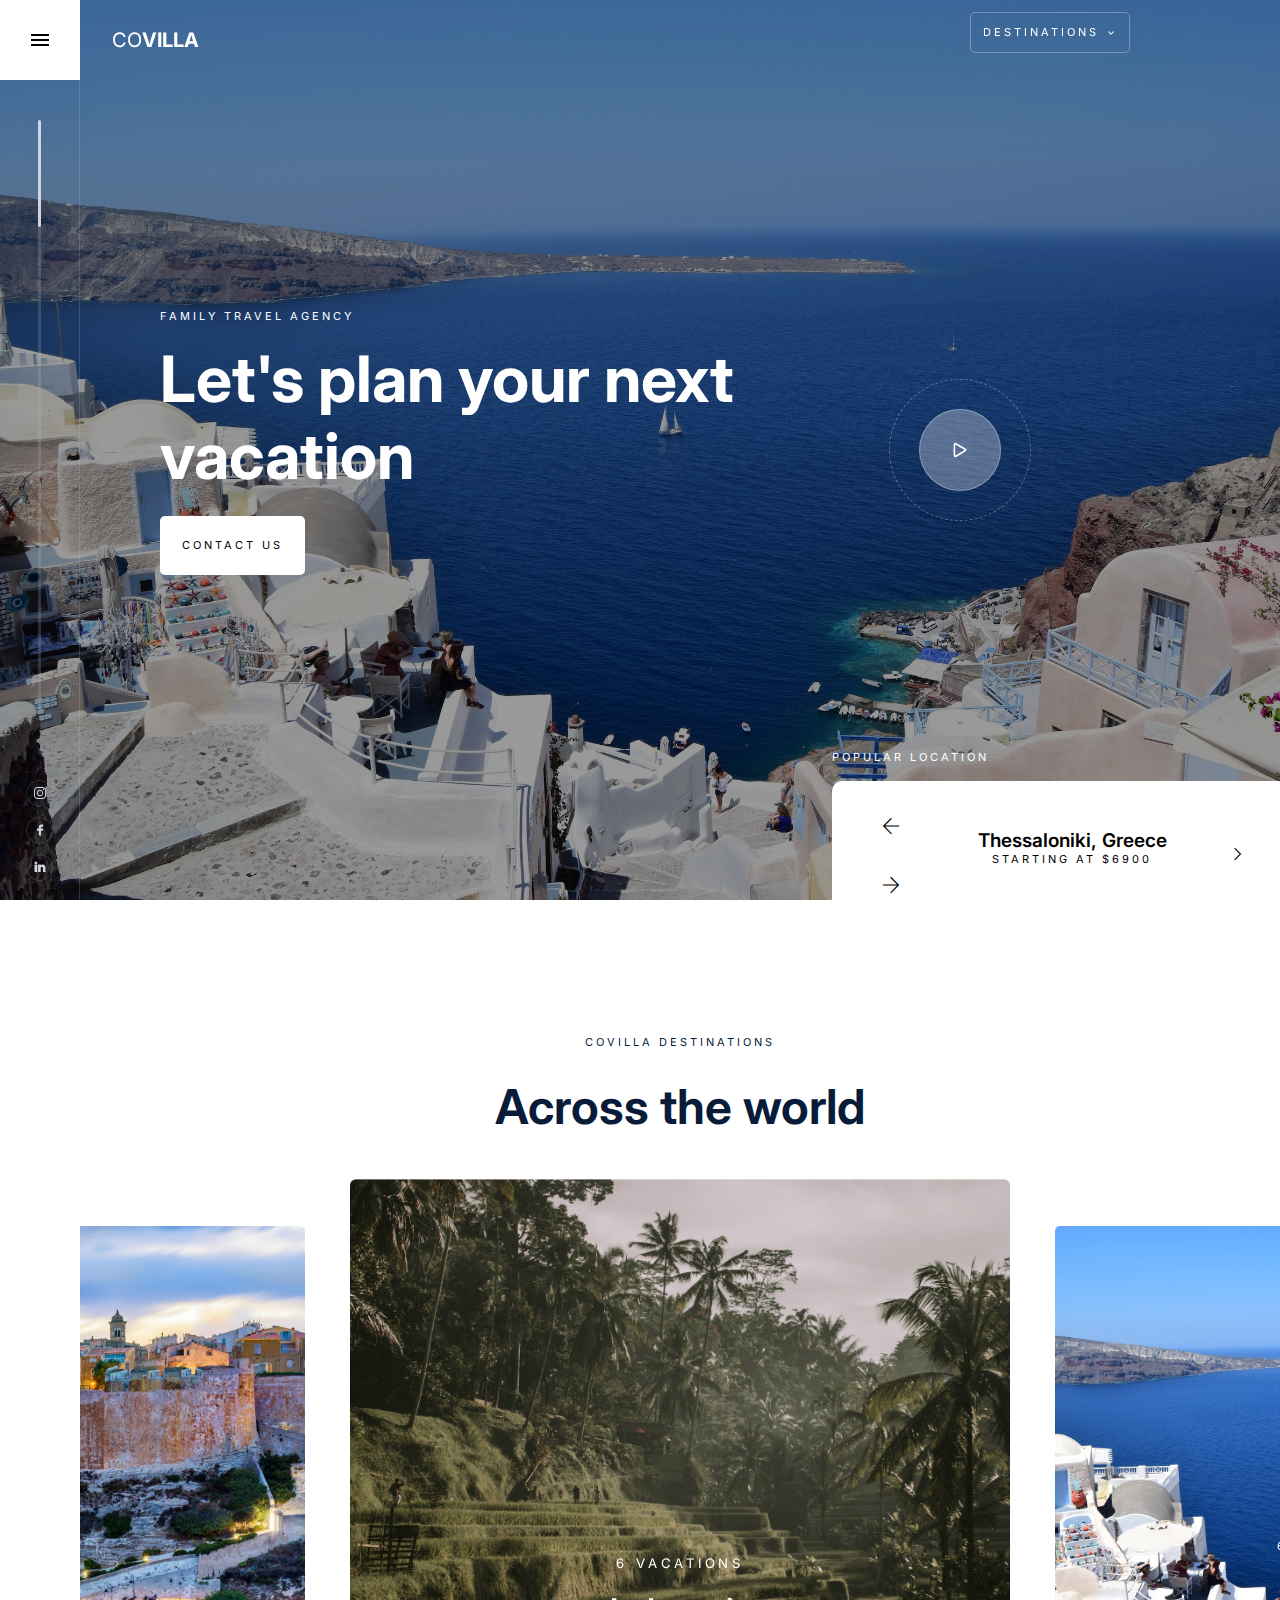
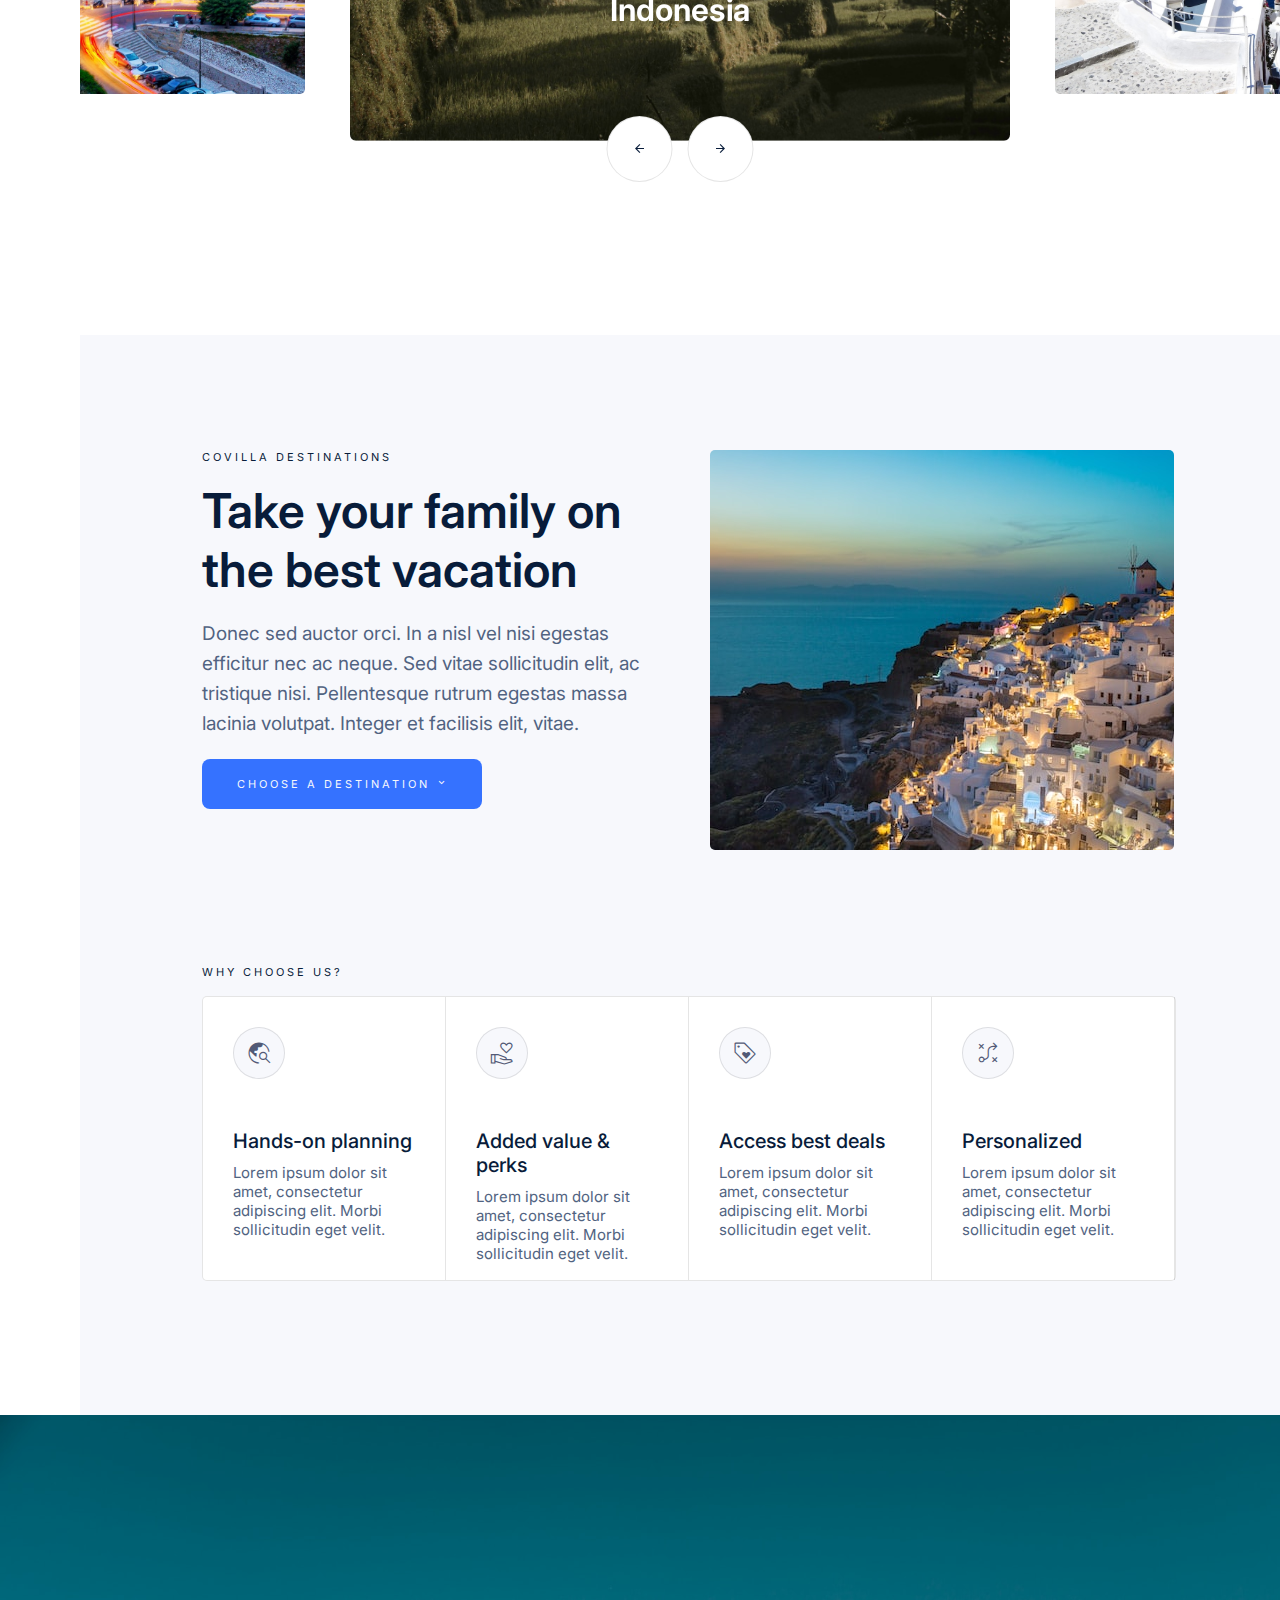
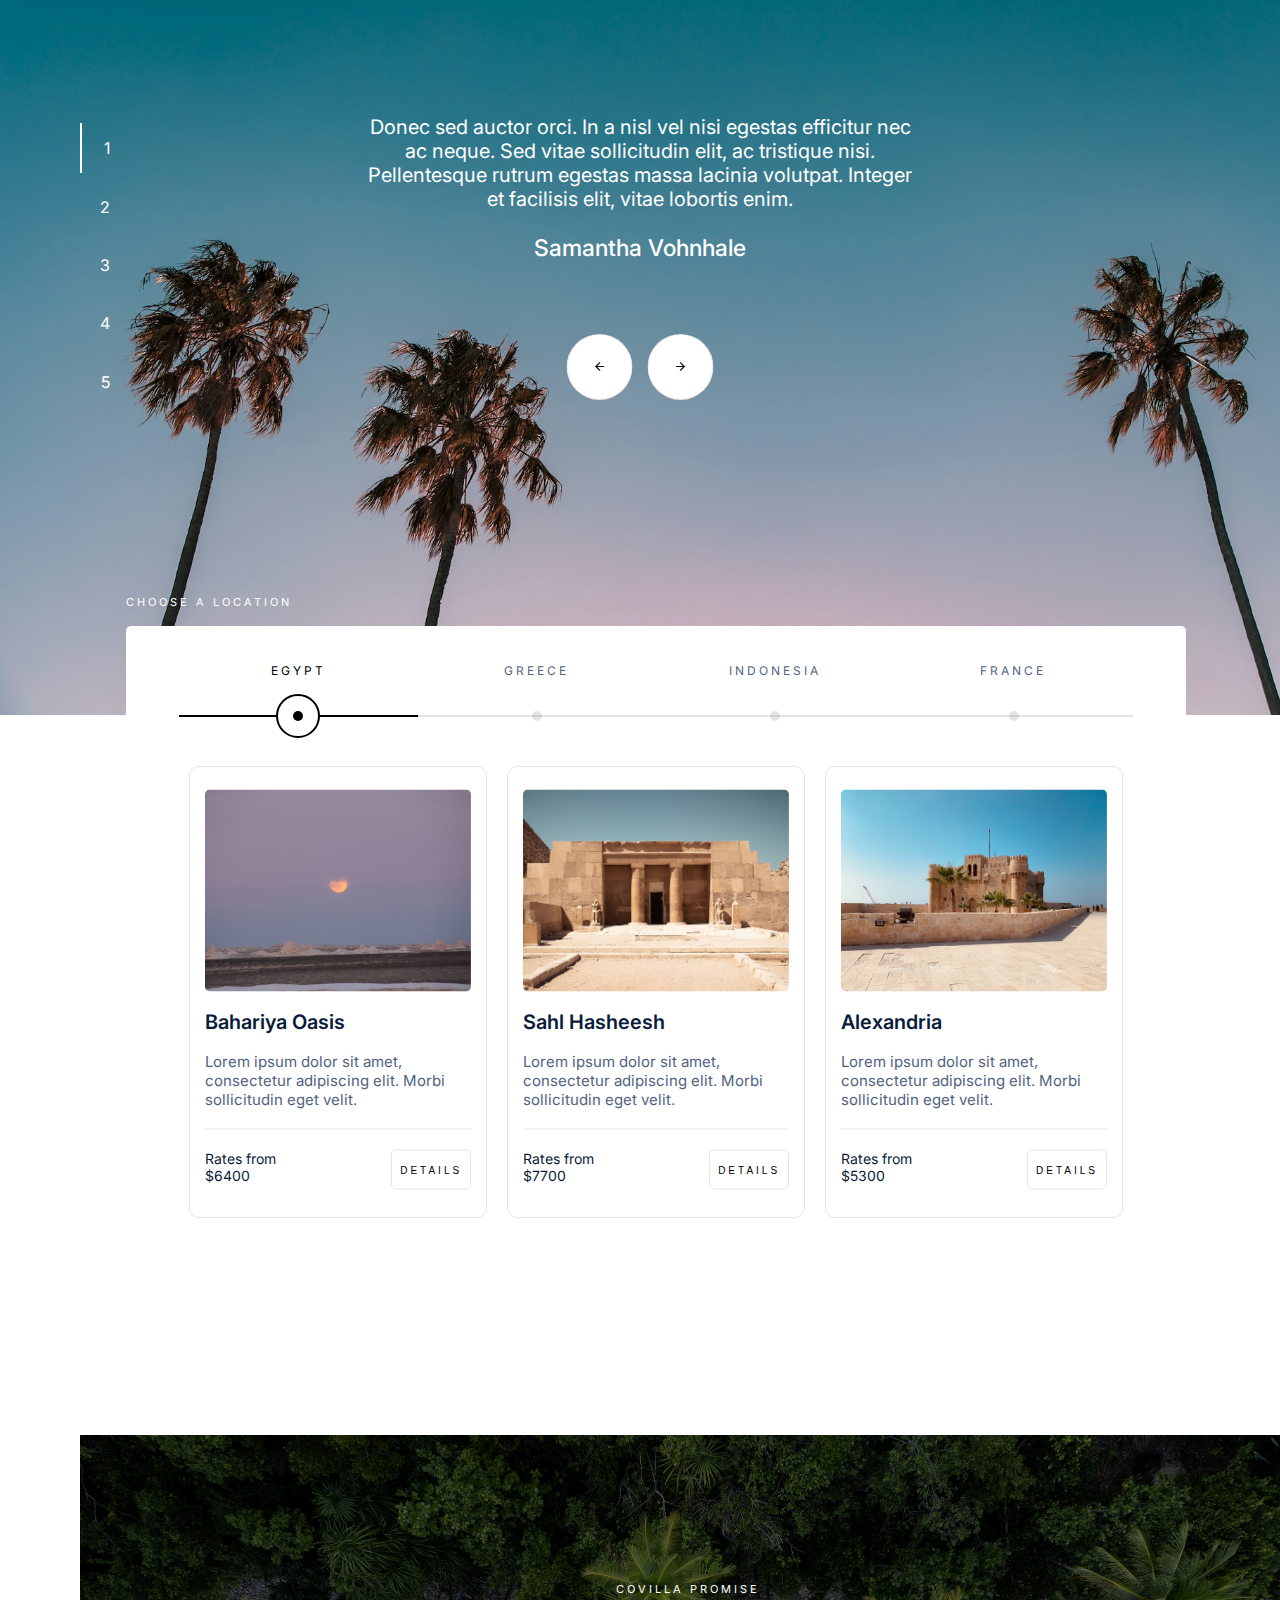
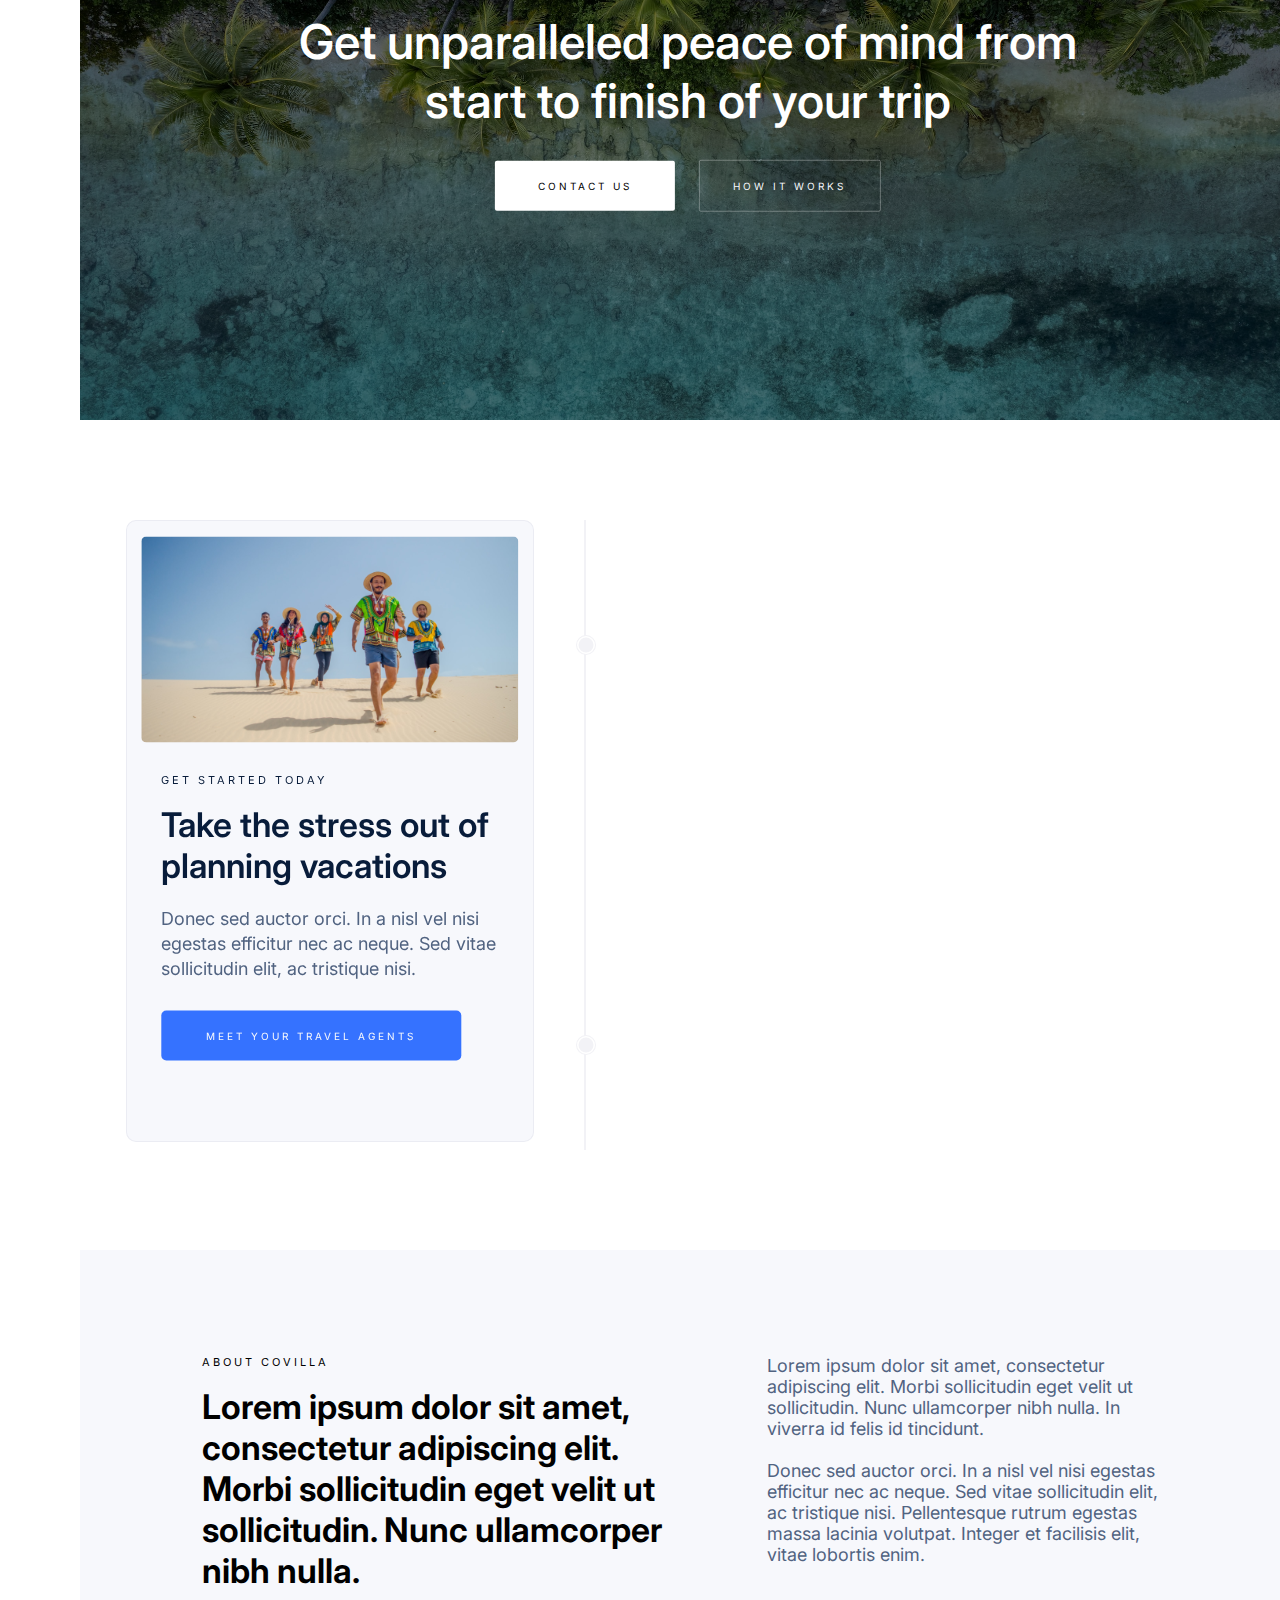
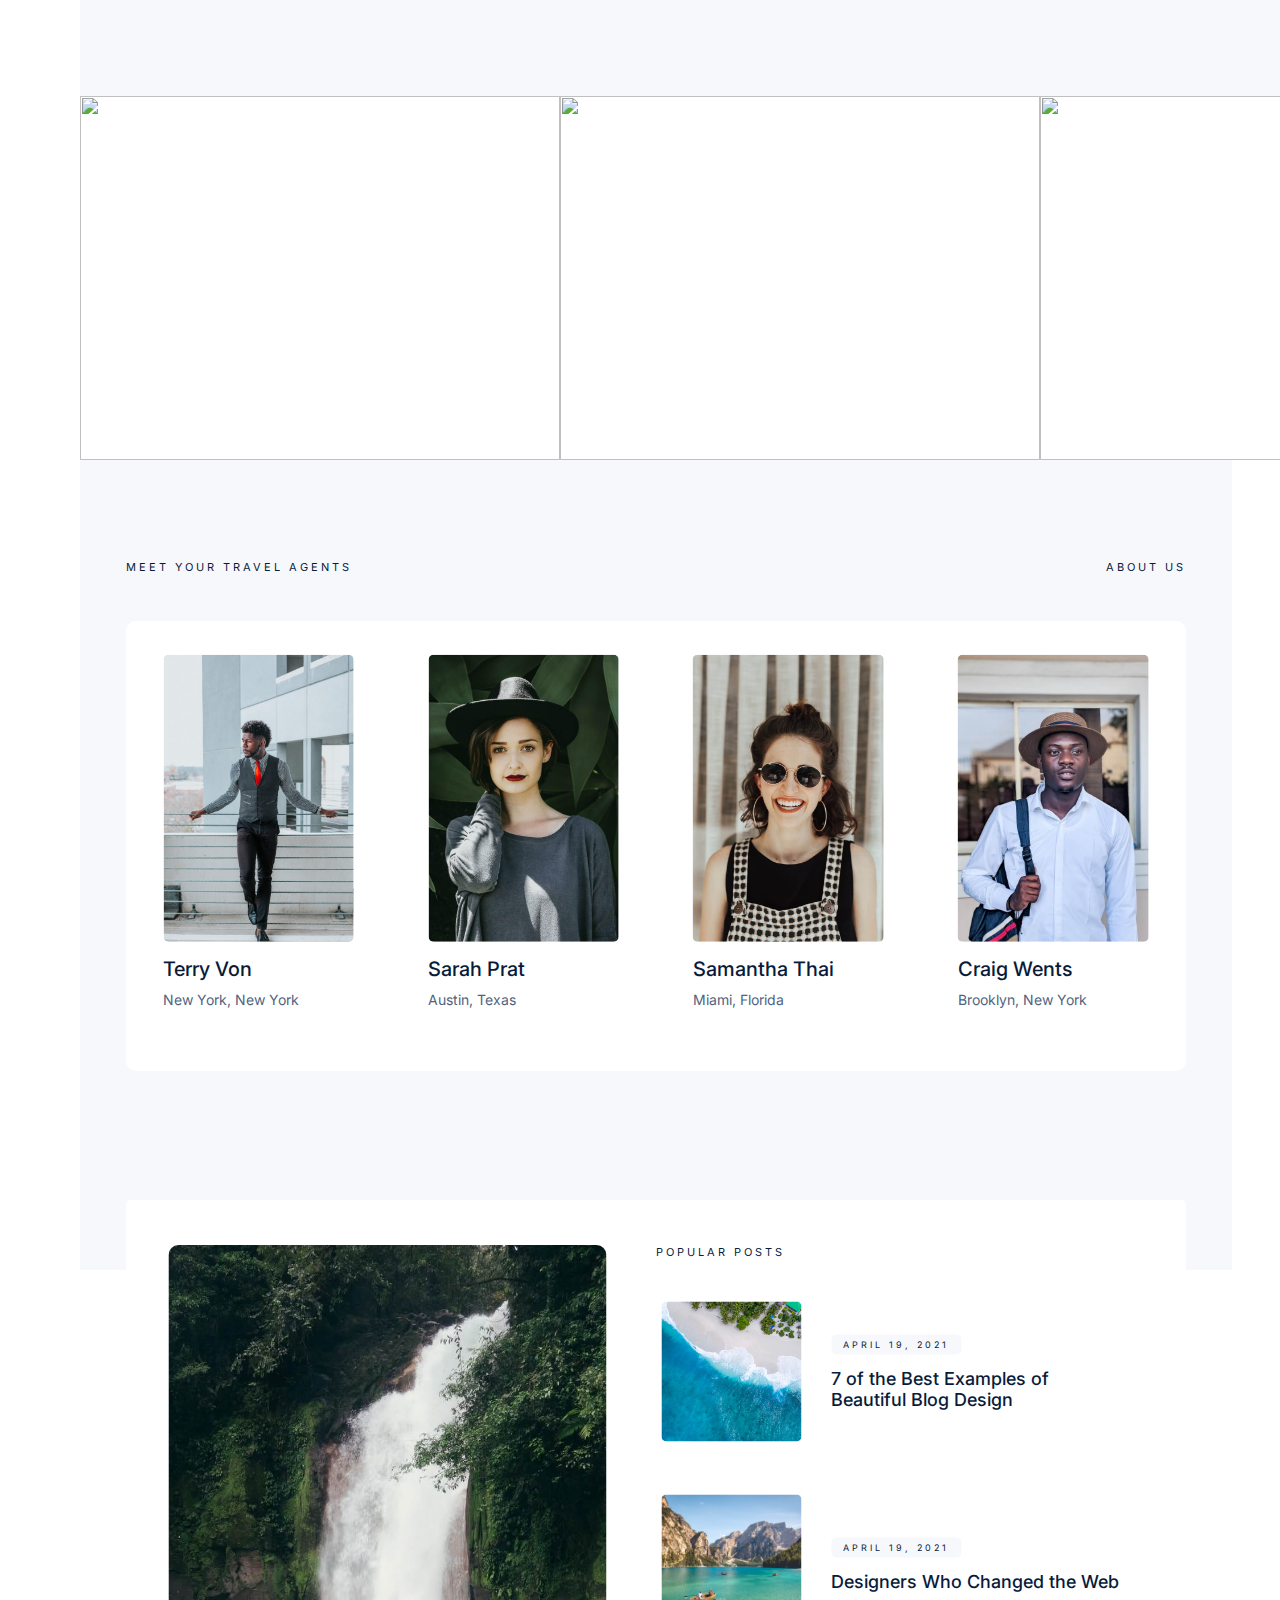
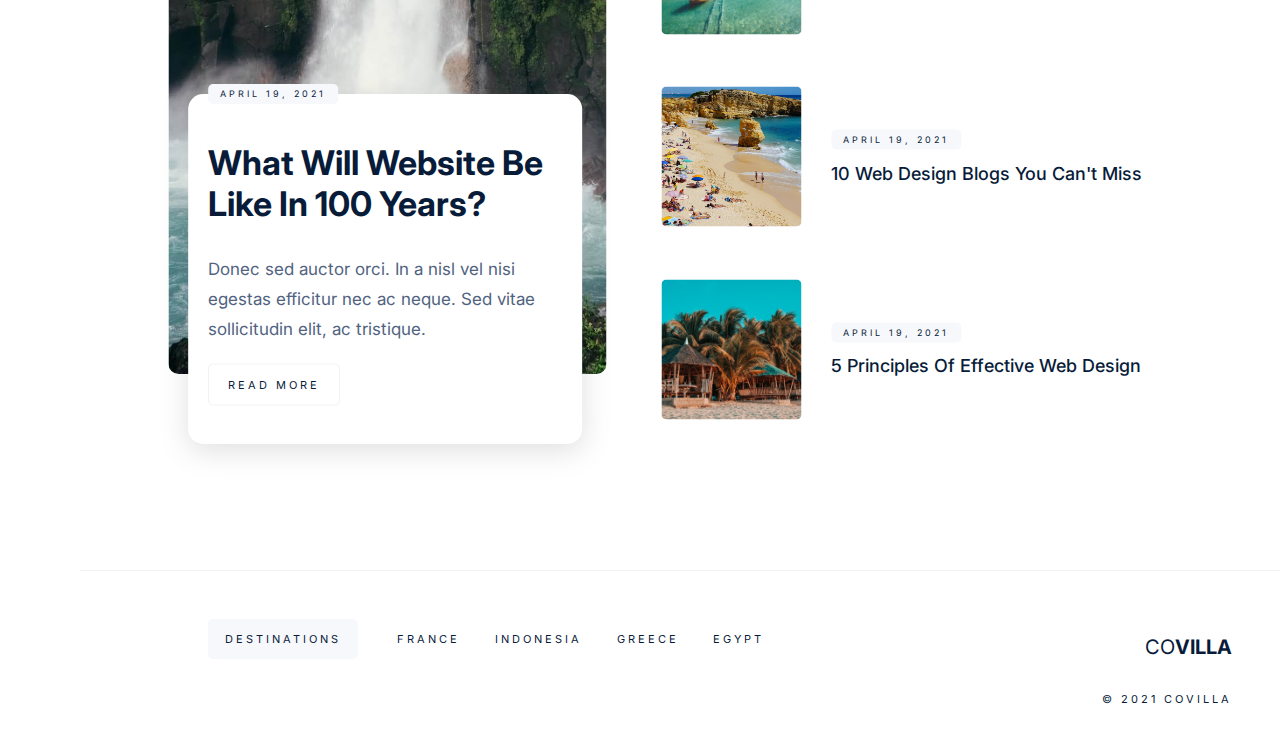
==== commit c13c1267: "adjusted home page styling" ====
--- a/index.html
+++ b/index.html
@@ -360,11 +360,57 @@
               CHOOSE A DESTINATION
               <span class="material-symbols-outlined"> expand_more </span>
             </div>
-          </div>
-
-          <div class="blog-right">
-            <!-- <img src="./assets/images/blog-greece.jpg" alt="greece" /> -->
-          </div>
+
+            <div class="blog-expand">
+              <div class="container">
+                <div class="title">
+                  <p class="subtitle">choose a location</p>
+                  <div class="deco-line"></div>
+                </div>
+
+                <div class="location-card">
+                  <div class="location" data-loc="france">
+                    <div class="title-box">
+                      <p class="loc-title">France</p>
+                      <p class="subtitle">6 Vacations</p>
+                    </div>
+                    <span class="material-symbols-outlined">
+                      expand_circle_right
+                    </span>
+                  </div>
+                  <div class="location" data-loc="indonesia">
+                    <div class="title-box">
+                      <p class="loc-title">Indonesia</p>
+                      <p class="subtitle">6 Vacations</p>
+                    </div>
+                    <span class="material-symbols-outlined">
+                      expand_circle_right
+                    </span>
+                  </div>
+                  <div class="location" data-loc="greece">
+                    <div class="title-box">
+                      <p class="loc-title">Greece</p>
+                      <p class="subtitle">6 Vacations</p>
+                    </div>
+                    <span class="material-symbols-outlined">
+                      expand_circle_right
+                    </span>
+                  </div>
+                  <div class="location" data-loc="egypt">
+                    <div class="title-box">
+                      <p class="loc-title">Egypt</p>
+                      <p class="subtitle">6 Vacations</p>
+                    </div>
+                    <span class="material-symbols-outlined">
+                      expand_circle_right
+                    </span>
+                  </div>
+                </div>
+              </div>
+            </div>
+          </div>
+
+          <div class="blog-right"></div>
         </div>
       </div>
 
@@ -430,6 +476,16 @@
         <li class="tab-item">5</li>
       </ul>
       <div class="testimony-main">
+        <div class="testimony-text active">
+          <p class="client-message">
+            Donec sed auctor orci. In a nisl vel nisi egestas efficitur nec ac
+            neque. Sed vitae sollicitudin elit, ac tristique nisi. Pellentesque
+            rutrum egestas massa lacinia volutpat. Integer et facilisis elit,
+            vitae lobortis enim.
+          </p>
+          <p class="client-name">Samantha Vohnhale</p>
+        </div>
+
         <div class="testimony-text">
           <p class="client-message">
             Donec sed auctor orci. In a nisl vel nisi egestas efficitur nec ac
@@ -437,8 +493,39 @@
             rutrum egestas massa lacinia volutpat. Integer et facilisis elit,
             vitae lobortis enim.
           </p>
-          <p class="client-name">Samantha Vohnhale</p>
-        </div>
+          <p class="client-name">Wilson Tomales</p>
+        </div>
+
+        <div class="testimony-text">
+          <p class="client-message">
+            Donec sed auctor orci. In a nisl vel nisi egestas efficitur nec ac
+            neque. Sed vitae sollicitudin elit, ac tristique nisi. Pellentesque
+            rutrum egestas massa lacinia volutpat. Integer et facilisis elit,
+            vitae lobortis enim.
+          </p>
+          <p class="client-name">Tammy Georgeon</p>
+        </div>
+
+        <div class="testimony-text">
+          <p class="client-message">
+            Donec sed auctor orci. In a nisl vel nisi egestas efficitur nec ac
+            neque. Sed vitae sollicitudin elit, ac tristique nisi. Pellentesque
+            rutrum egestas massa lacinia volutpat. Integer et facilisis elit,
+            vitae lobortis enim.
+          </p>
+          <p class="client-name">Emily Camphon</p>
+        </div>
+
+        <div class="testimony-text">
+          <p class="client-message">
+            Donec sed auctor orci. In a nisl vel nisi egestas efficitur nec ac
+            neque. Sed vitae sollicitudin elit, ac tristique nisi. Pellentesque
+            rutrum egestas massa lacinia volutpat. Integer et facilisis elit,
+            vitae lobortis enim.
+          </p>
+          <p class="client-name">Cassie Shamath</p>
+        </div>
+
         <div class="nav-buttons">
           <div class="swiper-custom-nav" id="tes-left">
             <span class="material-symbols-outlined"> arrow_back </span>
@@ -484,10 +571,12 @@
             <div class="page active" data-index="1">
               <div class="city-info">
                 <div class="card-container">
-                  <img
-                    src="./assets/images/small-images/eg-BahariyaOasis.jpg"
-                    alt="Bahariya Oasis"
-                  />
+                  <div class="image">
+                    <img
+                      src="./assets/images/small-images/eg-BahariyaOasis.jpg"
+                      alt="Bahariya Oasis"
+                    />
+                  </div>
                   <h4>Bahariya Oasis</h4>
                   <p>
                     Lorem ipsum dolor sit amet, consectetur adipiscing elit.
@@ -502,10 +591,12 @@
               </div>
               <div class="city-info">
                 <div class="card-container">
-                  <img
-                    src="./assets/images/small-images/eg-SahlHasheesh.jpg"
-                    alt="Sahl Hasheesh"
-                  />
+                  <div class="image">
+                    <img
+                      src="./assets/images/small-images/eg-SahlHasheesh.jpg"
+                      alt="Sahl Hasheesh"
+                    />
+                  </div>
                   <h4>Sahl Hasheesh</h4>
                   <p>
                     Lorem ipsum dolor sit amet, consectetur adipiscing elit.
@@ -520,10 +611,12 @@
               </div>
               <div class="city-info">
                 <div class="card-container">
-                  <img
-                    src="./assets/images/small-images/eg-Alexandria.jpg"
-                    alt="Alexandria"
-                  />
+                  <div class="image">
+                    <img
+                      src="./assets/images/small-images/eg-Alexandria.jpg"
+                      alt="Alexandria"
+                    />
+                  </div>
                   <h4>Alexandria</h4>
                   <p>
                     Lorem ipsum dolor sit amet, consectetur adipiscing elit.
@@ -541,10 +634,12 @@
             <div class="page" data-index="2">
               <div class="city-info">
                 <div class="card-container">
-                  <img
-                    src="./assets/images/small-images/gr-Palaiokastritsa.jpg"
-                    alt="Palaiokastritsa"
-                  />
+                  <div class="image">
+                    <img
+                      src="./assets/images/small-images/gr-Palaiokastritsa.jpg"
+                      alt="Palaiokastritsa"
+                    />
+                  </div>
                   <h4>Palaiokastritsa</h4>
                   <p>
                     Lorem ipsum dolor sit amet, consectetur adipiscing elit.
@@ -559,10 +654,12 @@
               </div>
               <div class="city-info">
                 <div class="card-container">
-                  <img
-                    src="./assets/images/small-images/gr-Meteora.jpg"
-                    alt="Meteora"
-                  />
+                  <div class="image">
+                    <img
+                      src="./assets/images/small-images/gr-Meteora.jpg"
+                      alt="Meteora"
+                    />
+                  </div>
                   <h4>Meteora</h4>
                   <p>
                     Lorem ipsum dolor sit amet, consectetur adipiscing elit.
@@ -577,10 +674,12 @@
               </div>
               <div class="city-info">
                 <div class="card-container">
-                  <img
-                    src="./assets/images/small-images/gr-Thessaloniki.jpg"
-                    alt="Thessaloniki"
-                  />
+                  <div class="image">
+                    <img
+                      src="./assets/images/small-images/gr-Thessaloniki.jpg"
+                      alt="Thessaloniki"
+                    />
+                  </div>
                   <h4>Thessaloniki</h4>
                   <p>
                     Lorem ipsum dolor sit amet, consectetur adipiscing elit.
@@ -598,10 +697,12 @@
             <div class="page" data-index="3">
               <div class="city-info">
                 <div class="card-container">
-                  <img
-                    src="./assets/images/small-images/id-Canggu.jpg"
-                    alt="Canggu"
-                  />
+                  <div class="image">
+                    <img
+                      src="./assets/images/small-images/id-Canggu.jpg"
+                      alt="Canggu"
+                    />
+                  </div>
                   <h4>Canggu</h4>
                   <p>
                     Lorem ipsum dolor sit amet, consectetur adipiscing elit.
@@ -616,10 +717,12 @@
               </div>
               <div class="city-info">
                 <div class="card-container">
-                  <img
-                    src="./assets/images/small-images/id-Komodo.jpg"
-                    alt="Komodo"
-                  />
+                  <div class="image">
+                    <img
+                      src="./assets/images/small-images/id-Komodo.jpg"
+                      alt="Komodo"
+                    />
+                  </div>
                   <h4>Komodo</h4>
                   <p>
                     Lorem ipsum dolor sit amet, consectetur adipiscing elit.
@@ -634,10 +737,12 @@
               </div>
               <div class="city-info">
                 <div class="card-container">
-                  <img
-                    src="./assets/images/small-images/id-PenidaIsland.jpg"
-                    alt="Penida Island"
-                  />
+                  <div class="image">
+                    <img
+                      src="./assets/images/small-images/id-PenidaIsland.jpg"
+                      alt="Penida Island"
+                    />
+                  </div>
                   <h4>Penida Island</h4>
                   <p>
                     Lorem ipsum dolor sit amet, consectetur adipiscing elit.
@@ -655,10 +760,12 @@
             <div class="page" data-index="4">
               <div class="city-info">
                 <div class="card-container">
-                  <img
-                    src="./assets/images/small-images/fr-Bonifacio.jpg"
-                    alt="Bonfifacio"
-                  />
+                  <div class="image">
+                    <img
+                      src="./assets/images/small-images/fr-Bonifacio.jpg"
+                      alt="Bonfifacio"
+                    />
+                  </div>
                   <h4>Bonifacio</h4>
                   <p>
                     Lorem ipsum dolor sit amet, consectetur adipiscing elit.
@@ -673,10 +780,12 @@
               </div>
               <div class="city-info">
                 <div class="card-container">
-                  <img
-                    src="./assets/images/small-images/fr-Brittany.jpg"
-                    alt="Brittany"
-                  />
+                  <div class="image">
+                    <img
+                      src="./assets/images/small-images/fr-Brittany.jpg"
+                      alt="Brittany"
+                    />
+                  </div>
                   <h4>Brittany</h4>
                   <p>
                     Lorem ipsum dolor sit amet, consectetur adipiscing elit.
@@ -691,10 +800,12 @@
               </div>
               <div class="city-info">
                 <div class="card-container">
-                  <img
-                    src="./assets/images/small-images/fr-Carcassonne.jpg"
-                    alt="Carcassonne"
-                  />
+                  <div class="image">
+                    <img
+                      src="./assets/images/small-images/fr-Carcassonne.jpg"
+                      alt="Carcassonne"
+                    />
+                  </div>
                   <h4>Carcassonne</h4>
                   <p>
                     Lorem ipsum dolor sit amet, consectetur adipiscing elit.
@@ -890,7 +1001,7 @@
         <div class="title">
           <p class="subtitle">meet your travel agents</p>
           <div class="deco-line"></div>
-          <div class="optionBtn subtitle">About us</div>
+          <div class="option-btn subtitle">About us</div>
         </div>
         <div class="team-box">
           <div class="member-card">
--- a/assets/styles/styles.css
+++ b/assets/styles/styles.css
@@ -299,6 +299,7 @@
   right: 100px;
   display: none;
   transition: all 0.5s ease;
+  animation: fade-in-card 0.8s;
   z-index: 999;
 }
 .expand .container {
@@ -342,13 +343,17 @@
   cursor: pointer;
   transition: all 0.3s ease;
 }
+.expand .container .location-card .location .title-box {
+  height: 50%;
+}
 .expand .container .location-card .location .title-box .loc-title {
   margin-bottom: 10px;
   font-weight: 500;
   font-size: 18px;
 }
 .expand .container .location-card .location .material-symbols-outlined {
-  color: white;
+  font-weight: 300;
+  opacity: 0;
 }
 .expand .container .location-card .active {
   background: rgba(0, 0, 0, 0.5);
@@ -358,6 +363,10 @@
   color: #f7f8fc;
   transform: scale(15px);
 }
+.expand .container .location-card .active .material-symbols-outlined {
+  opacity: 1;
+  animation: fade-in 0.8s;
+}
 .expand-menu {
   width: 30vw;
   height: 100vh;
@@ -438,6 +447,7 @@
 .expand-menu div.wrapper .menu-container .container .location .material-symbols-outlined {
   font-weight: 300;
   color: white;
+  opacity: 0;
 }
 .expand-menu div.wrapper .menu-container .container .location.active {
   background: rgba(0, 0, 0, 0.5);
@@ -500,7 +510,7 @@
 }
 div.options-slider {
   height: 150px;
-  width: 400px;
+  width: 35%;
   position: absolute;
   right: 0;
   bottom: 0;
@@ -529,6 +539,15 @@
   display: block;
   line-height: 28px;
 }
+div.options-slider .slide-main .slide-button {
+  transition: all 1s ease-in-out;
+}
+div.options-slider .slide-main .slide-button #prev:hover {
+  transform: translateX(-5px);
+}
+div.options-slider .slide-main .slide-button #next:hover {
+  transform: translateX(5px);
+}
 div.options-slider .slide-main .slide-main-location {
   font-weight: 600;
   font-size: 19px;
@@ -542,7 +561,7 @@
 section.across-world {
   height: 100vh;
   margin-left: 80px;
-  color: black;
+  color: #081c3a;
   text-align: center;
 }
 section.across-world .title {
@@ -565,13 +584,14 @@
 }
 .swiper-slide {
   position: relative;
-  transition: all 0.3s ease 0.3s;
+  transition: all 0.5s ease-in-out;
   cursor: pointer;
 }
 .swiper-slide img {
   width: 100%;
   height: 100%;
   border-radius: 5px;
+  object-fit: cover;
 }
 .swiper-slide .titles {
   position: absolute;
@@ -632,6 +652,7 @@
   display: flex;
   justify-content: space-between;
   align-items: center;
+  gap: 50px;
 }
 section.blog .blog-info .blog-container .blog-left {
   width: 480px;
@@ -662,6 +683,93 @@
   font-size: 11px;
   line-height: 11px;
 }
+section.blog .blog-info .blog-container .blog-left .option-btn:hover {
+  background-color: #081c3a;
+  transform: scale(1.01);
+}
+section.blog .blog-info .blog-container .blog-left .blog-expand {
+  width: 500px;
+  height: 300px;
+  background-color: white;
+  color: #081c3a;
+  border-radius: 15px;
+  position: sticky;
+  top: 490px;
+  left: 200px;
+  display: none;
+  transition: all 1s ease;
+  box-shadow: rgba(100, 100, 111, 0.2) 0px 7px 29px 0px;
+  z-index: 999;
+}
+section.blog .blog-info .blog-container .blog-left .blog-expand .container {
+  position: absolute;
+  top: 50%;
+  left: 50%;
+  transform: translate(-50%, -50%);
+  width: 90%;
+  height: 100%;
+}
+section.blog .blog-info .blog-container .blog-left .blog-expand .container .title {
+  margin-top: 20px;
+  display: flex;
+  justify-content: space-between;
+  align-items: center;
+}
+section.blog .blog-info .blog-container .blog-left .blog-expand .container .title p.subtitle {
+  margin-bottom: 0;
+}
+section.blog .blog-info .blog-container .blog-left .blog-expand .container .title .deco-line {
+  width: 60%;
+  border-top: 1px solid rgba(0, 0, 0, 0.1);
+}
+section.blog .blog-info .blog-container .blog-left .blog-expand .container .location-card {
+  width: 100%;
+  height: 85%;
+  margin: auto;
+  display: flex;
+  align-items: center;
+  justify-content: space-between;
+  flex-wrap: wrap;
+}
+section.blog .blog-info .blog-container .blog-left .blog-expand .container .location-card .location {
+  width: 210px;
+  height: 100px;
+  border: 1px solid rgba(0, 0, 0, 0.1);
+  border-radius: 5px;
+  display: flex;
+  justify-content: space-around;
+  align-items: center;
+  cursor: pointer;
+  transition: all 0.3s ease;
+}
+section.blog .blog-info .blog-container .blog-left .blog-expand .container .location-card .location .title-box {
+  height: 50%;
+}
+section.blog .blog-info .blog-container .blog-left .blog-expand .container .location-card .location .title-box .loc-title {
+  margin-bottom: 10px;
+  font-weight: 500;
+  font-size: 18px;
+}
+section.blog .blog-info .blog-container .blog-left .blog-expand .container .location-card .location .material-symbols-outlined {
+  font-weight: 300;
+  opacity: 0;
+}
+section.blog .blog-info .blog-container .blog-left .blog-expand .container .location-card .active {
+  background: rgba(0, 0, 0, 0.5);
+  background-blend-mode: darken;
+  background-size: cover;
+  background-repeat: no-repeat;
+  color: #f7f8fc;
+  transform: scale(15px);
+}
+section.blog .blog-info .blog-container .blog-left .blog-expand .container .location-card .active .material-symbols-outlined {
+  opacity: 1;
+  animation: fade-in 0.8s;
+}
+section.blog .blog-info .blog-container .blog-left .blog-expand.active {
+  animation: fade-in-card 0.8s;
+  display: block;
+}
 section.blog .blog-info .blog-container .blog-right {
   width: 50%;
   height: 400px;
@@ -689,7 +797,7 @@
   border-right: 1px solid rgba(0, 0, 0, 0.1);
   padding-left: 30px;
   padding-right: 30px;
-  transition: all 0.8s ease;
+  transition: all 0.5s ease;
 }
 section.blog .features .feature-container .feature .feature-icon {
   margin-top: 30px;
@@ -717,7 +825,7 @@
   color: #516381;
 }
 section.blog .features .feature-container div.feature:hover {
-  transform: scale(1.1);
+  transform: scale(1.05);
   background-color: white;
   border-radius: 8px;
   box-shadow: rgba(100, 100, 111, 0.2) 0px 7px 29px 0px;
@@ -726,6 +834,16 @@
   transform: scale(1.5);
   border-radius: 5px;
   border: 1px solid rgba(0, 0, 0, 0.1);
+}
+@keyframes fade-in-card {
+  0% {
+    opacity: 0;
+    transform: scale(0.5);
+  }
+  100% {
+    opacity: 1;
+    transform: scale(1);
+  }
 }
 section.testimony {
   height: 100vh;
@@ -778,6 +896,11 @@
 .testimony-main .testimony-text {
   grid-column: 2/3;
   font-size: 20px;
+  display: none;
+  animation: fade-in-card 1s;
+}
+.testimony-main .testimony-text.active {
+  display: block;
 }
 .testimony-main .testimony-text .client-name {
   margin-top: 23px;
@@ -788,13 +911,13 @@
   color: black;
 }
 section.popular-sites {
-  width: 95vw;
+  width: 90vw;
   margin-left: 80px;
 }
 section.popular-sites .popular-container {
   transform: translateY(-120px);
-  height: 70vh;
-  max-width: 80%;
+  height: 80vh;
+  max-width: 92%;
   color: #081c3a;
   margin: auto;
 }
@@ -906,7 +1029,7 @@
   justify-content: space-around;
 }
 .popular-country .city-info {
-  width: 380px;
+  width: 31%;
   height: 450px;
   border: 1px solid rgba(0, 0, 0, 0.1);
   border-radius: 10px;
@@ -921,11 +1044,20 @@
   left: 50%;
   transform: translate(-50%, -50%);
 }
-.popular-country .city-info .card-container img {
+.popular-country .city-info .card-container .image {
   width: 100%;
   height: 50%;
   border-radius: 5px;
-  background-size: cover;
+  overflow: hidden;
+}
+.popular-country .city-info .card-container .image img {
+  width: 100%;
+  height: 100%;
+  object-fit: cover;
+  transition: all 0.5s ease;
+}
+.popular-country .city-info .card-container .image img:hover {
+  transform: scale(1.1);
 }
 .popular-country .city-info .card-container h4 {
   font-size: 20px;
@@ -952,6 +1084,7 @@
   justify-content: space-between;
 }
 .popular-country .city-info .card-container .card-bottom .rate {
+  font-size: 14px;
   width: 35%;
 }
 .popular-country .city-info .card-container .card-bottom .detailBtn {
@@ -991,7 +1124,7 @@
   position: relative;
 }
 section.no-paddings .no-padding-container .titles {
-  width: 50%;
+  width: 80%;
   height: 50%;
   position: absolute;
   top: 50%;
@@ -1006,10 +1139,10 @@
 section.no-paddings .no-padding-container .titles .contact-us {
   font-size: 10px;
   display: inline-block;
-  width: 150px;
-  height: 40px;
+  width: 180px;
+  height: 50px;
   background-color: #fff;
-  line-height: 40px;
+  line-height: 50px;
   border-radius: 2px;
   margin-right: 20px;
   transition: all 0.5s ease;
@@ -1018,9 +1151,9 @@
   font-size: 10px;
   color: #f7f8fc;
   display: inline-block;
-  width: 150px;
-  height: 40px;
-  line-height: 40px;
+  width: 180px;
+  height: 50px;
+  line-height: 50px;
   border: 1px solid rgba(255, 255, 255, 0.3);
   border-radius: 2px;
   transition: all 0.5s ease;
@@ -1033,27 +1166,27 @@
 }
 section.detailed-info {
   height: 70vh;
-  width: 95vw;
+  width: 90vw;
   color: #081c3a;
   overflow-x: hidden;
   margin-left: 80px;
   margin-bottom: 100px;
 }
 section.detailed-info .container {
-  max-width: 80%;
+  max-width: 92%;
   margin: auto;
   display: flex;
   justify-content: space-between;
   gap: 50px;
-  overflow: hidden;
 }
 section.detailed-info .container .start-today-card {
-  height: 600px;
-  width: 500px;
+  height: 620px;
+  width: 550px;
   background-color: #f7f8fc;
   border-radius: 10px;
   border: 1px solid rgba(192, 192, 211, 0.2);
-  position: relative;
+  position: sticky;
+  top: 0;
   overflow: hidden;
 }
 section.detailed-info .container .start-today-card .card-container {
@@ -1082,8 +1215,8 @@
   margin-bottom: 20px;
 }
 section.detailed-info .container .start-today-card .card-container .card-text p.text {
-  font-size: 19px;
-  line-height: 30px;
+  font-size: 18px;
+  line-height: 25px;
   color: #516381;
   margin-bottom: 30px;
 }
@@ -1106,7 +1239,7 @@
 section.detailed-info .container .step-card {
   position: relative;
   width: 700px;
-  height: 150vh;
+  height: 160vh;
   border-left: 2px solid rgba(192, 192, 211, 0.2);
   padding-left: 48px;
   display: flex;
@@ -1144,7 +1277,7 @@
   transition: all 1s;
 }
 section.detailed-info .container .step-card .step:first-child {
-  top: 150px;
+  top: 100px;
 }
 section.detailed-info .container .step-card .step:nth-child(2) {
   top: 500px;
@@ -1231,7 +1364,7 @@
   position: relative;
 }
 section.about-gallery .container .top-text .text-container {
-  width: 70%;
+  width: 80%;
   position: absolute;
   top: 50%;
   left: 50%;
@@ -1246,6 +1379,7 @@
 }
 section.about-gallery .container .top-text .text-container .right-text {
   font-size: 18px;
+  color: #516381;
 }
 section.about-gallery .container .gallery {
   display: flex;
@@ -1264,14 +1398,14 @@
 }
 section.meet-our-team {
   height: 90vh;
-  width: 95vw;
+  width: 90vw;
   margin-left: 80px;
   color: #081c3a;
   background-color: #f7f8fc;
 }
 section.meet-our-team .container {
   height: 100%;
-  max-width: 80%;
+  max-width: 92%;
   margin: auto;
   padding-top: 100px;
 }
@@ -1281,7 +1415,7 @@
   margin-bottom: 30px;
 }
 section.meet-our-team .container .team-box {
-  height: 480px;
+  height: 450px;
   width: 100%;
   margin: auto;
   background-color: #fff;
@@ -1305,14 +1439,14 @@
 }
 section.meet-our-team .container .team-box .member-card .member {
   position: absolute;
-  height: 88%;
+  height: 85%;
   width: 72%;
   top: 50%;
   left: 50%;
   transform: translate(-50%, -50%);
 }
 section.meet-our-team .container .team-box .member-card .member .member-image {
-  height: 80%;
+  height: 75%;
   width: 100%;
   border-radius: 5px;
   overflow: hidden;
@@ -1338,14 +1472,15 @@
 }
 section.article-post {
   height: 100vh;
-  max-width: 100vw;
+  width: 90vw;
+  margin-left: 80px;
   color: #081c3a;
 }
 section.article-post .container {
   transform: translateY(-70px);
   position: relative;
   height: 100%;
-  max-width: 80%;
+  max-width: 92%;
   margin: auto;
   background-color: #fff;
   border-radius: 5px;
@@ -1354,6 +1489,7 @@
   position: absolute;
   height: 90%;
   width: 92%;
+  margin: auto;
   top: 50%;
   left: 50%;
   transform: translate(-50%, -50%);
@@ -1362,7 +1498,7 @@
 }
 section.article-post .container .blog-container .feature-post {
   height: 100%;
-  width: 50%;
+  width: 55%;
 }
 section.article-post .container .blog-container .feature-post .feature-post-image {
   height: 90%;
@@ -1380,9 +1516,9 @@
   transform: scale(1.1);
 }
 section.article-post .container .blog-container .feature-post .feature-post-brief {
-  transform: translateY(-80%) translateX(9%);
-  height: 35%;
-  width: 85%;
+  transform: translateY(-80%) translateX(5%);
+  height: 350px;
+  width: 90%;
   background-color: #fff;
   border-radius: 15px;
   position: relative;
@@ -1440,14 +1576,14 @@
 }
 section.article-post .container .blog-container .popular-post .post-container {
   width: 100%;
-  height: 90%;
+  height: 95%;
   display: flex;
   flex-direction: column;
   justify-content: space-around;
 }
 section.article-post .container .blog-container .popular-post .post-container .post {
   height: 150px;
-  width: 80%;
+  width: 500px;
   border-radius: 5px;
   position: relative;
   transition: all 0.5s ease;
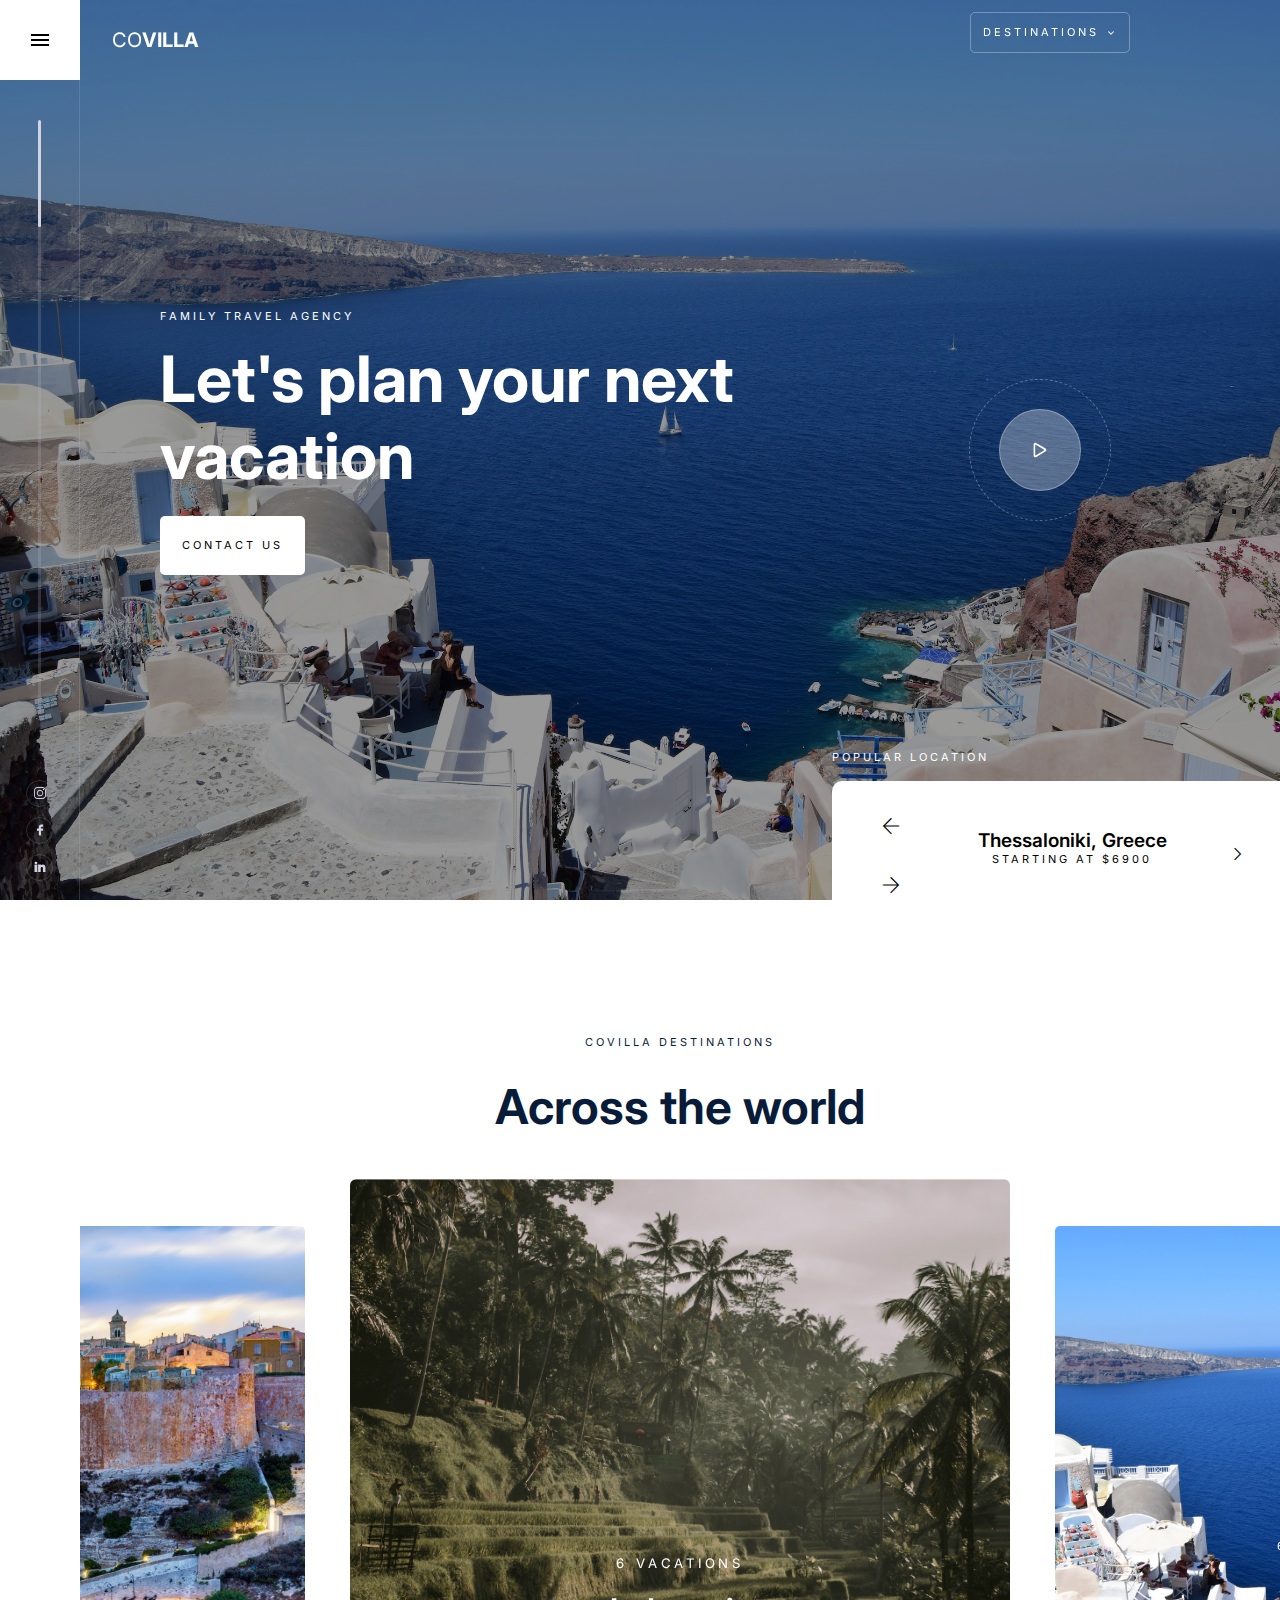
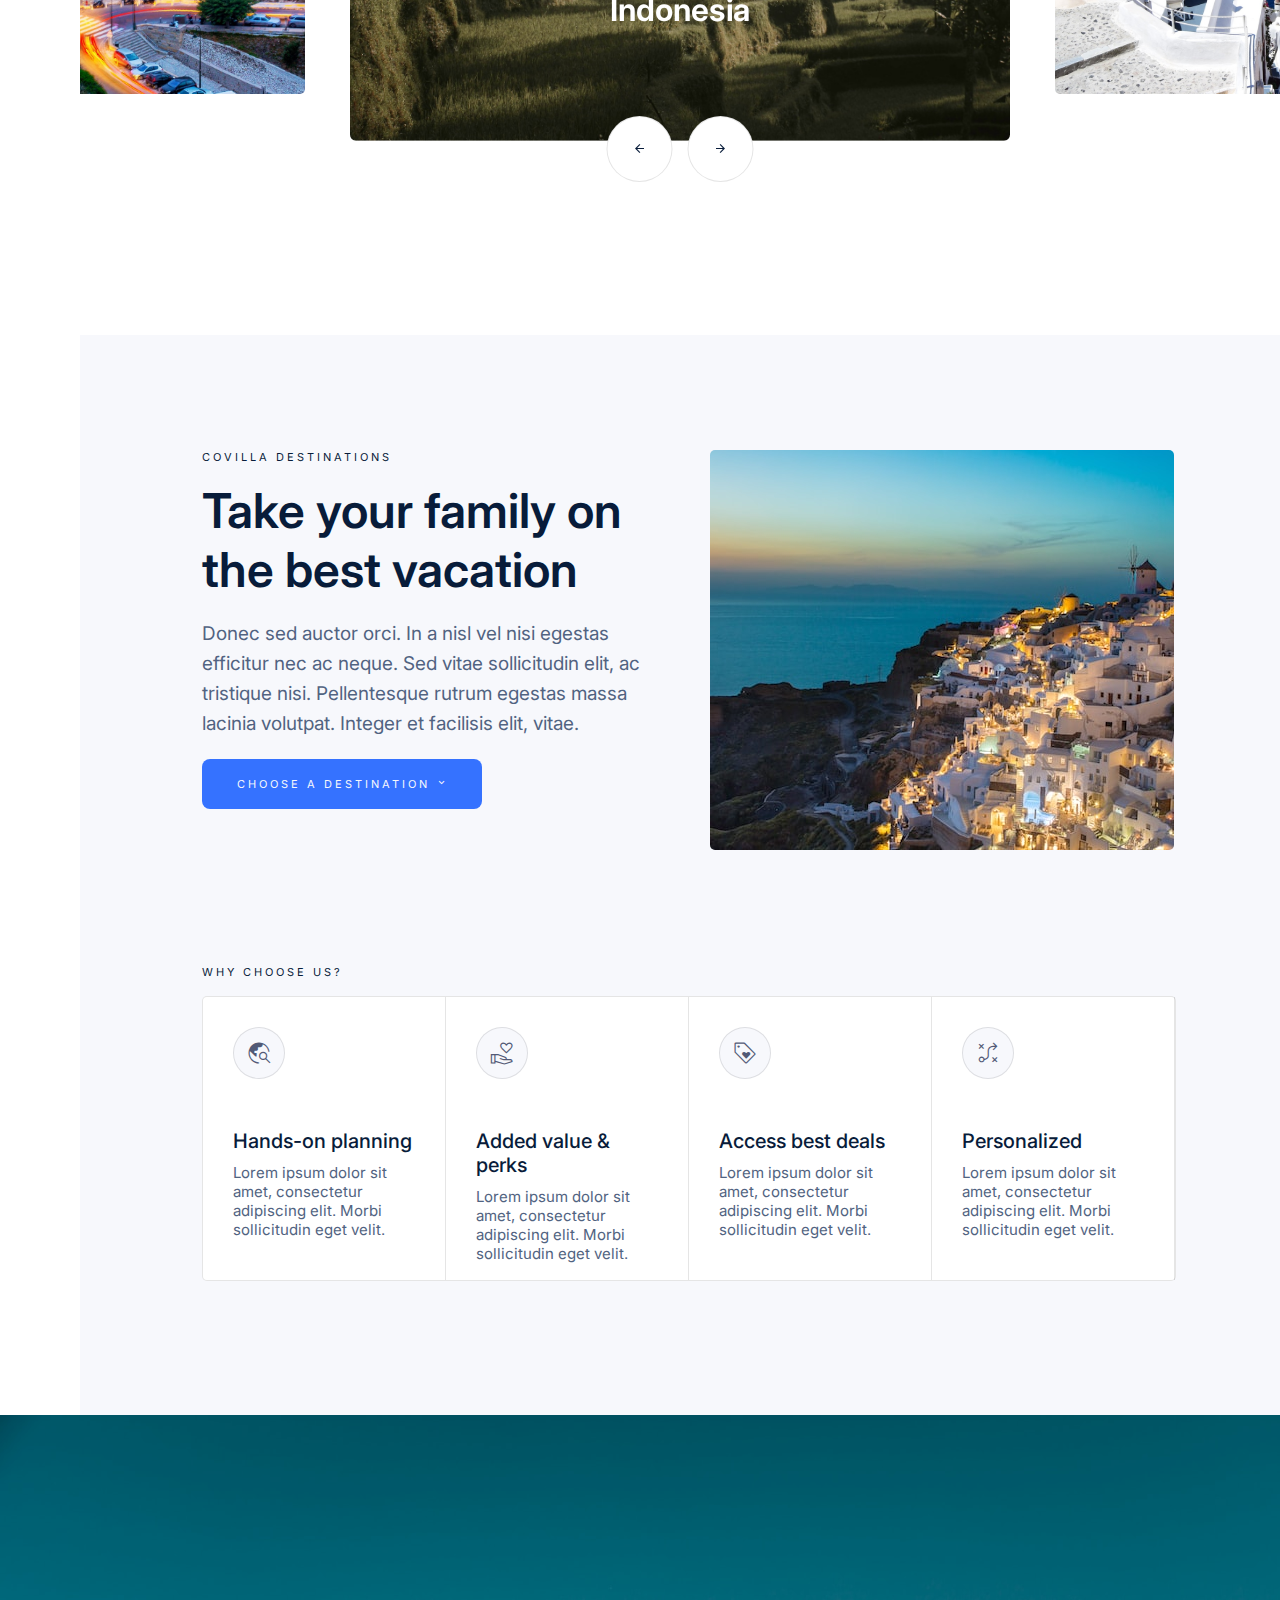
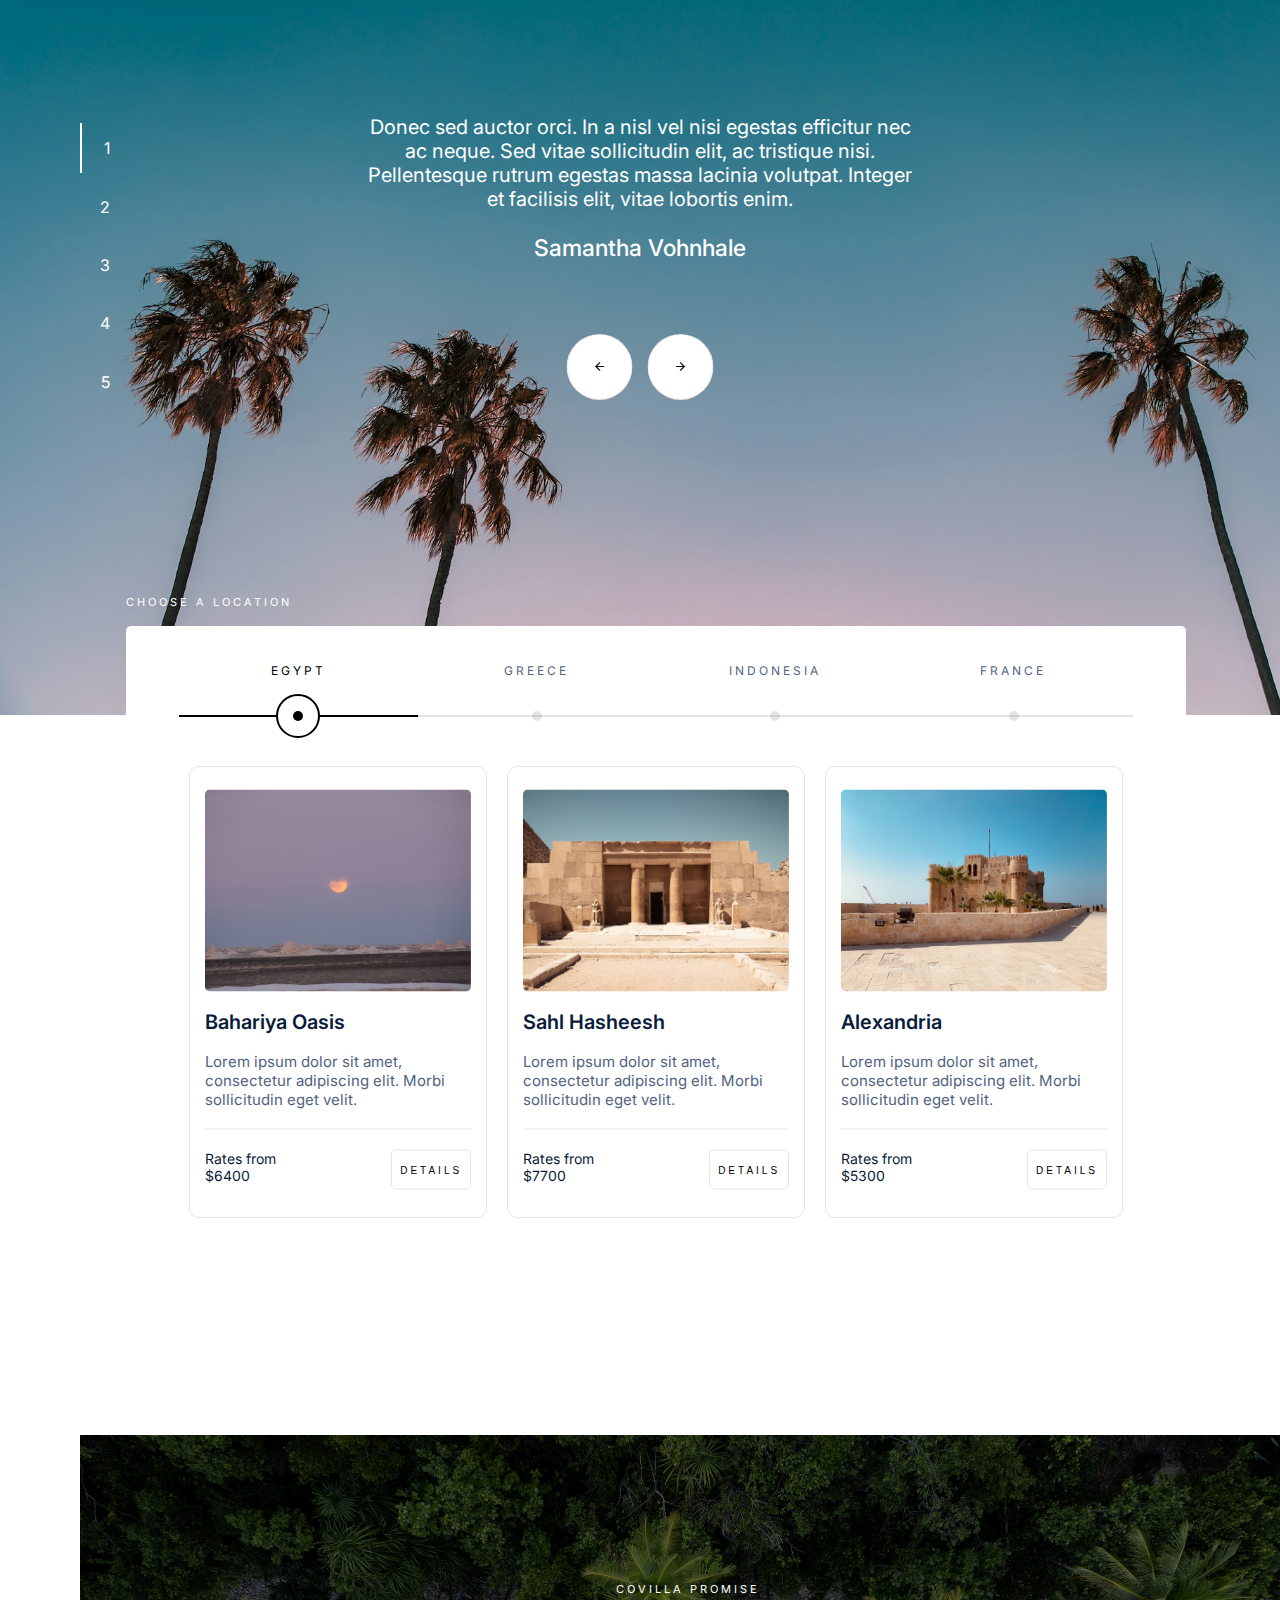
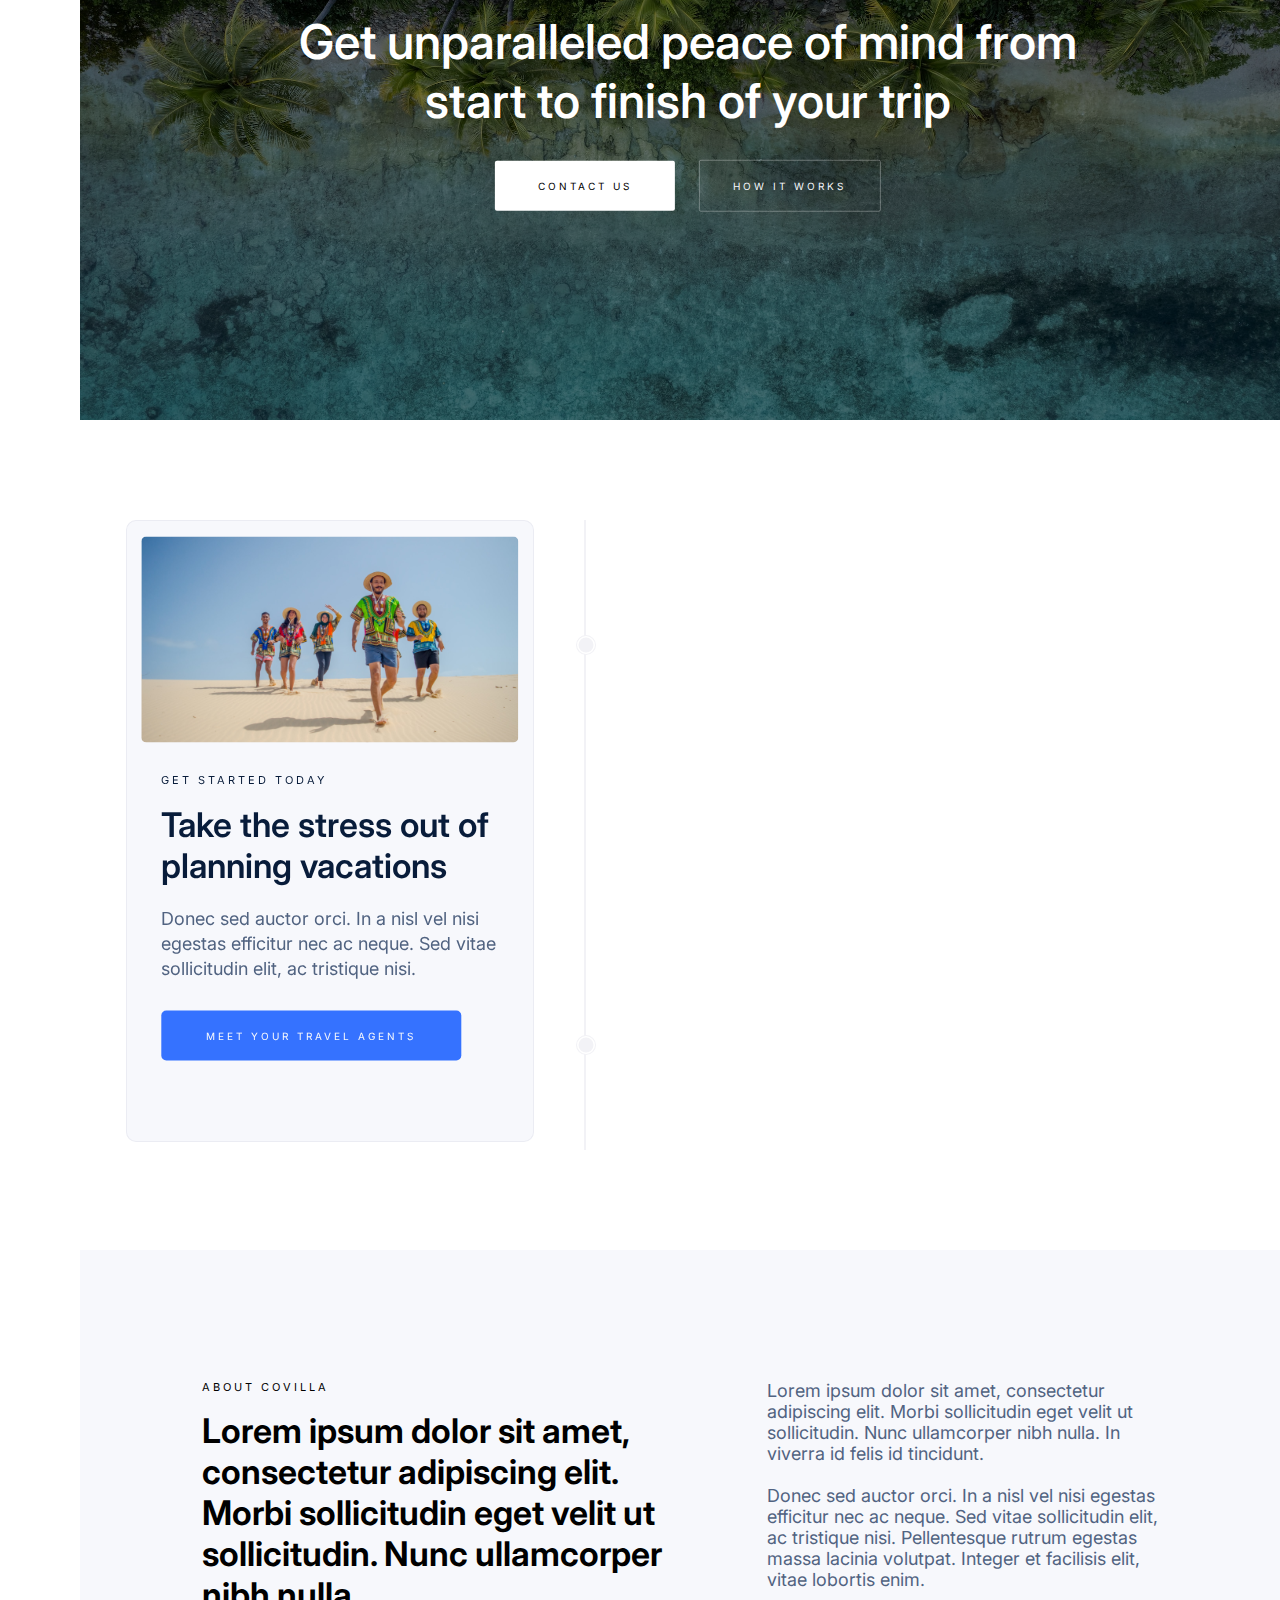
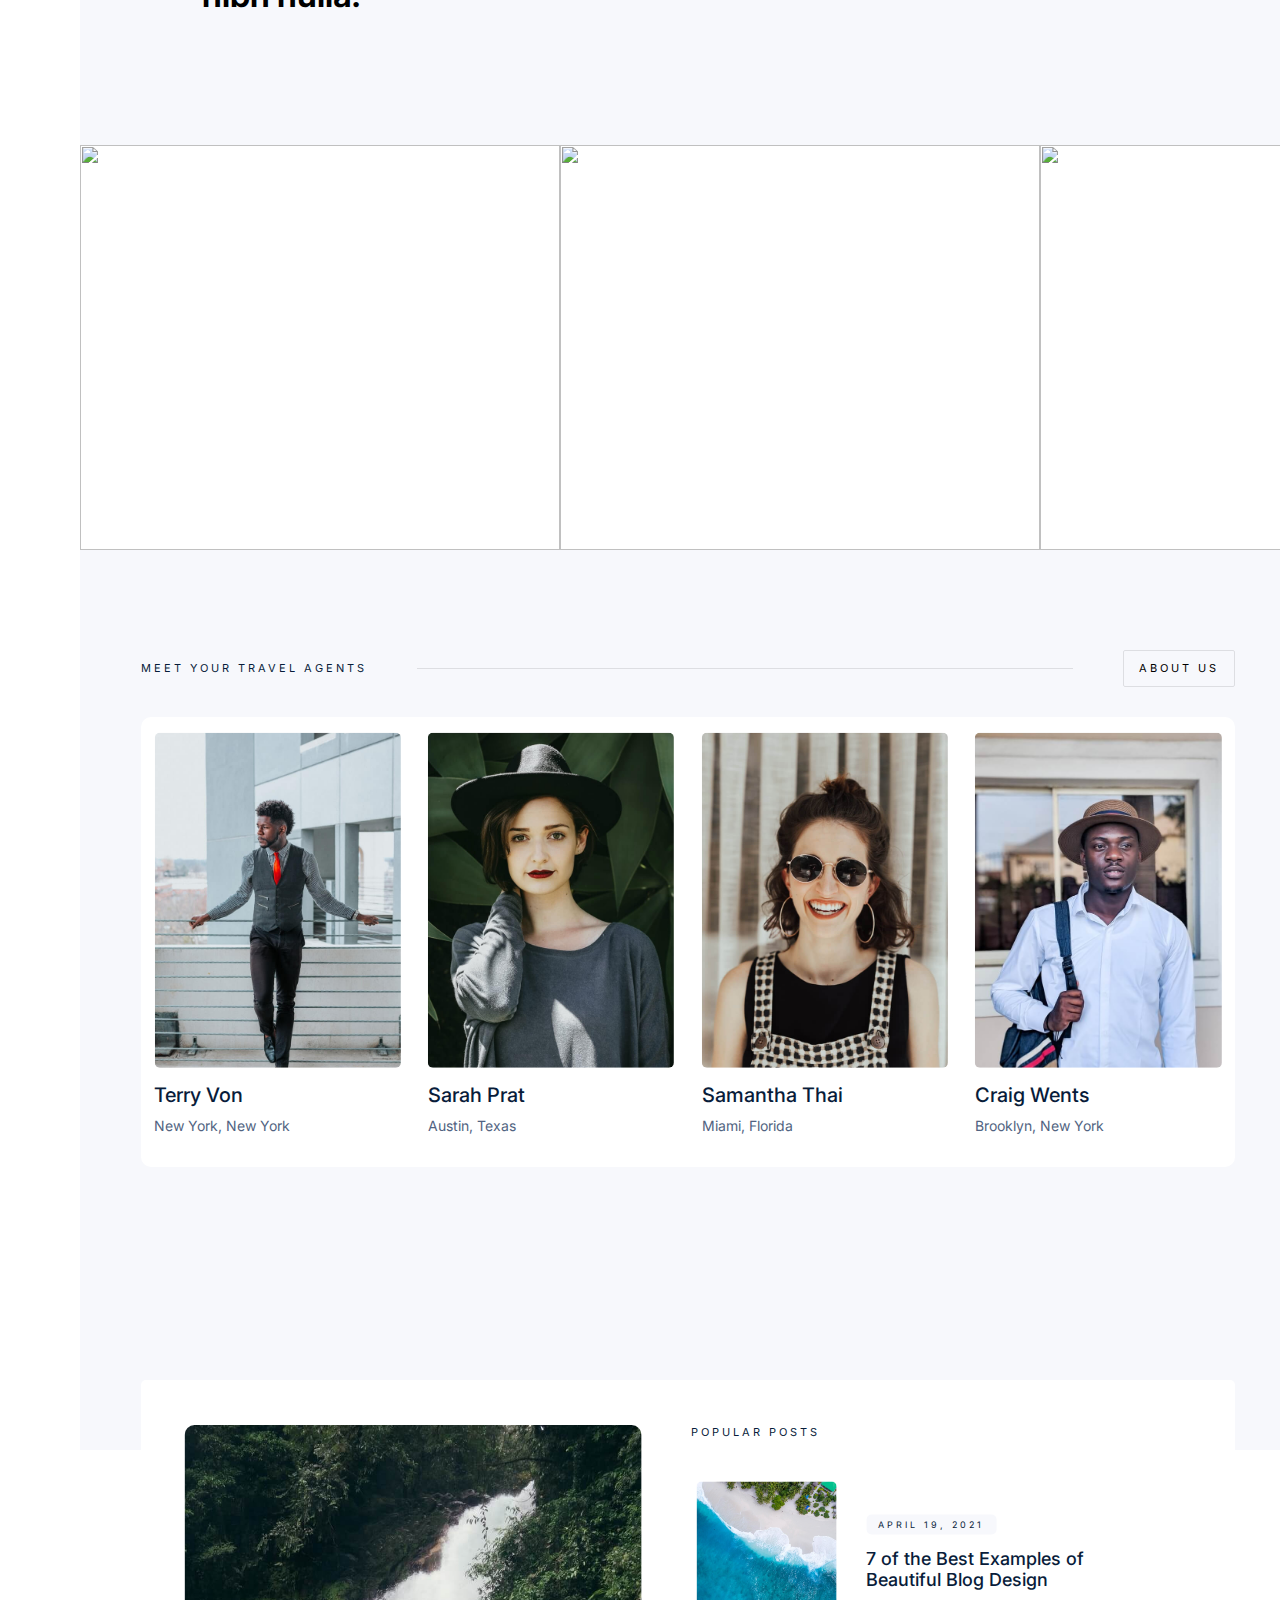
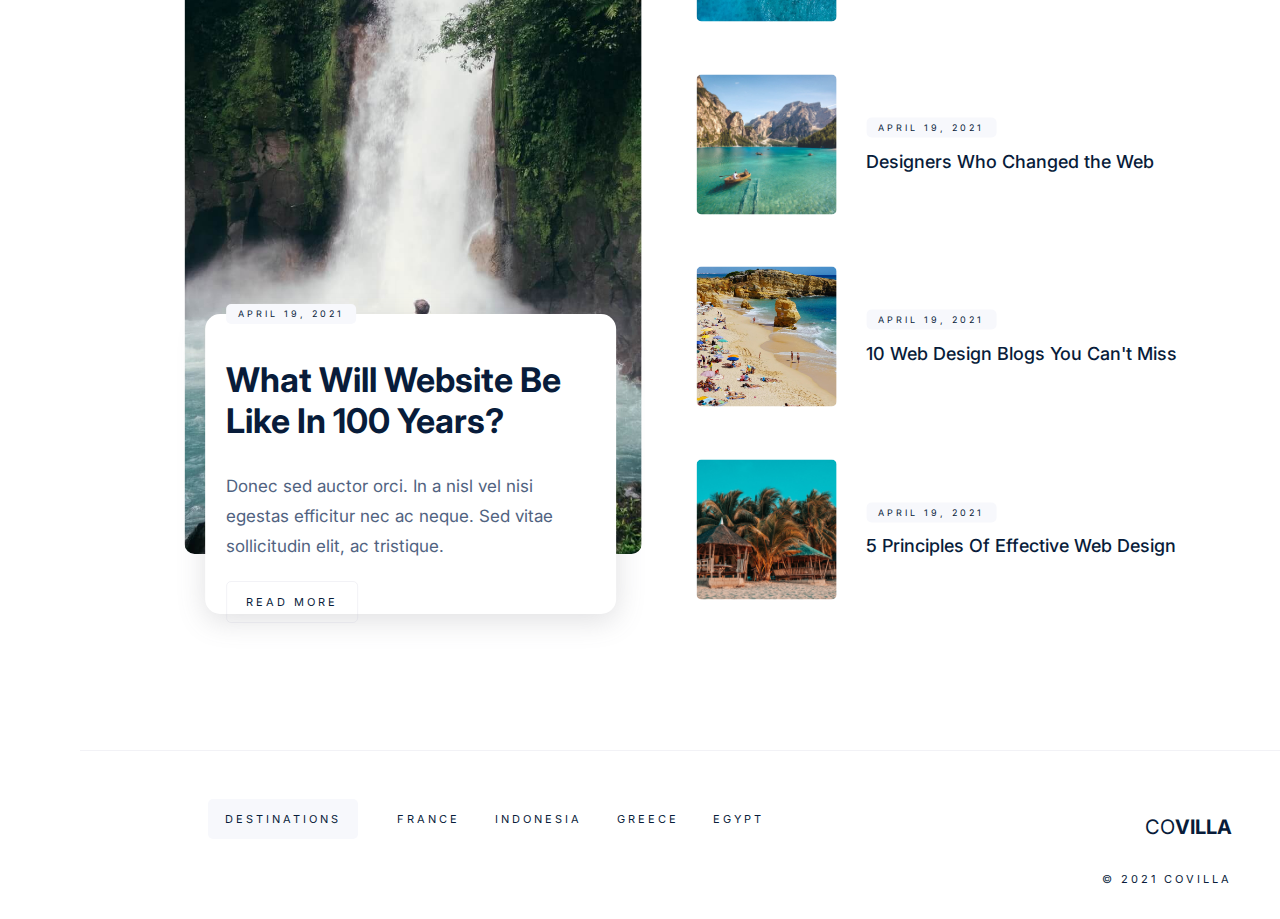
==== commit 7d765a4f: "adjusted styling on support page and form" ====
--- a/index.html
+++ b/index.html
@@ -30,9 +30,9 @@
         <a href="./index.html">CO<span>VILLA</span></a>
       </div>
       <ul class="navigation">
-        <li><a href="./about-page.html">ABOUT</a></li>
-        <li><a href="./journal-page.html">JOURNAL</a></li>
-        <li><a href="./support-page.html">SUPPORT</a></li>
+        <li><a href="./about.html">ABOUT</a></li>
+        <li><a href="./journal.html">JOURNAL</a></li>
+        <li><a href="./support.html">SUPPORT</a></li>
       </ul>
       <div class="option-btn subtitle">
         DESTINATIONS
@@ -1001,13 +1001,13 @@
         <div class="title">
           <p class="subtitle">meet your travel agents</p>
           <div class="deco-line"></div>
-          <div class="option-btn subtitle">About us</div>
+          <a href="./support.html"><div class="option-btn subtitle">About us</div></a>
         </div>
         <div class="team-box">
           <div class="member-card">
             <div class="member">
               <div class="member-image">
-                <img src="./assets/team/team-photo1.jpg" alt="" />
+                <img src="./assets/team/team-photo1.jpg" alt="Terry Von" />
               </div>
               <p class="member-name">Terry Von</p>
               <p class="member-location">New York, New York</p>
@@ -1016,7 +1016,7 @@
           <div class="member-card">
             <div class="member">
               <div class="member-image">
-                <img src="./assets/team/SaraPrat.jpg" alt="" />
+                <img src="./assets/team/SaraPrat.jpg" alt="Sara Prat" />
               </div>
               <p class="member-name">Sarah Prat</p>
               <p class="member-location">Austin, Texas</p>
@@ -1025,7 +1025,7 @@
           <div class="member-card">
             <div class="member">
               <div class="member-image">
-                <img src="./assets/team/SamanthaThai.jpg" alt="" />
+                <img src="./assets/team/SamanthaThai.jpg" alt="Samantha Thai" />
               </div>
               <p class="member-name">Samantha Thai</p>
               <p class="member-location">Miami, Florida</p>
@@ -1034,7 +1034,7 @@
           <div class="member-card">
             <div class="member">
               <div class="member-image">
-                <img src="./assets/team/CraigWents.jpg" alt="" />
+                <img src="./assets/team/CraigWents.jpg" alt="Craig Wents" />
               </div>
               <p class="member-name">Craig Wents</p>
               <p class="member-location">Brooklyn, New York</p>
--- a/assets/styles/styles.css
+++ b/assets/styles/styles.css
@@ -162,9 +162,9 @@
   grid-column: 2/3;
   display: grid;
   grid-template-columns: 600px 400px;
+  column-gap: 80px;
   margin: auto;
   padding-left: 80px;
-  padding-right: 80px;
 }
 .index-title h1 {
   font-size: 64px;
@@ -183,6 +183,7 @@
   align-self: center;
 }
 .video-section {
+  justify-self: end;
   width: 400px;
   height: 400px;
   border-radius: 50%;
@@ -1348,7 +1349,7 @@
 }
 section.about-gallery {
   width: 100vw;
-  height: 90vh;
+  height: 100vh;
 }
 section.about-gallery .container {
   width: 95vw;
@@ -1397,22 +1398,40 @@
   height: 100%;
 }
 section.meet-our-team {
-  height: 90vh;
-  width: 90vw;
+  height: 100vh;
+  width: 95vw;
   margin-left: 80px;
   color: #081c3a;
   background-color: #f7f8fc;
 }
 section.meet-our-team .container {
   height: 100%;
-  max-width: 92%;
+  max-width: 90%;
   margin: auto;
   padding-top: 100px;
 }
 section.meet-our-team .container .title {
   display: flex;
   justify-content: space-between;
+  align-items: center;
   margin-bottom: 30px;
+}
+section.meet-our-team .container .title .subtitle {
+  margin-bottom: 0;
+}
+section.meet-our-team .container .title .deco-line {
+  width: 60%;
+  border-top: 1px solid rgba(0, 0, 0, 0.1);
+}
+section.meet-our-team .container .title .option-btn {
+  padding: 10px 15px;
+  border-radius: 2px;
+  border: 1px solid rgba(0, 0, 0, 0.1);
+  cursor: pointer;
+}
+section.meet-our-team .container .title .option-btn:hover {
+  color: #fff;
+  background-color: #081c3a;
 }
 section.meet-our-team .container .team-box {
   height: 450px;
@@ -1439,14 +1458,14 @@
 }
 section.meet-our-team .container .team-box .member-card .member {
   position: absolute;
-  height: 85%;
-  width: 72%;
+  height: 93%;
+  width: 90%;
   top: 50%;
   left: 50%;
   transform: translate(-50%, -50%);
 }
 section.meet-our-team .container .team-box .member-card .member .member-image {
-  height: 75%;
+  height: 80%;
   width: 100%;
   border-radius: 5px;
   overflow: hidden;
@@ -1472,7 +1491,7 @@
 }
 section.article-post {
   height: 100vh;
-  width: 90vw;
+  width: 95vw;
   margin-left: 80px;
   color: #081c3a;
 }
@@ -1480,7 +1499,7 @@
   transform: translateY(-70px);
   position: relative;
   height: 100%;
-  max-width: 92%;
+  max-width: 90%;
   margin: auto;
   background-color: #fff;
   border-radius: 5px;
@@ -1517,7 +1536,7 @@
 }
 section.article-post .container .blog-container .feature-post .feature-post-brief {
   transform: translateY(-80%) translateX(5%);
-  height: 350px;
+  height: 300px;
   width: 90%;
   background-color: #fff;
   border-radius: 15px;
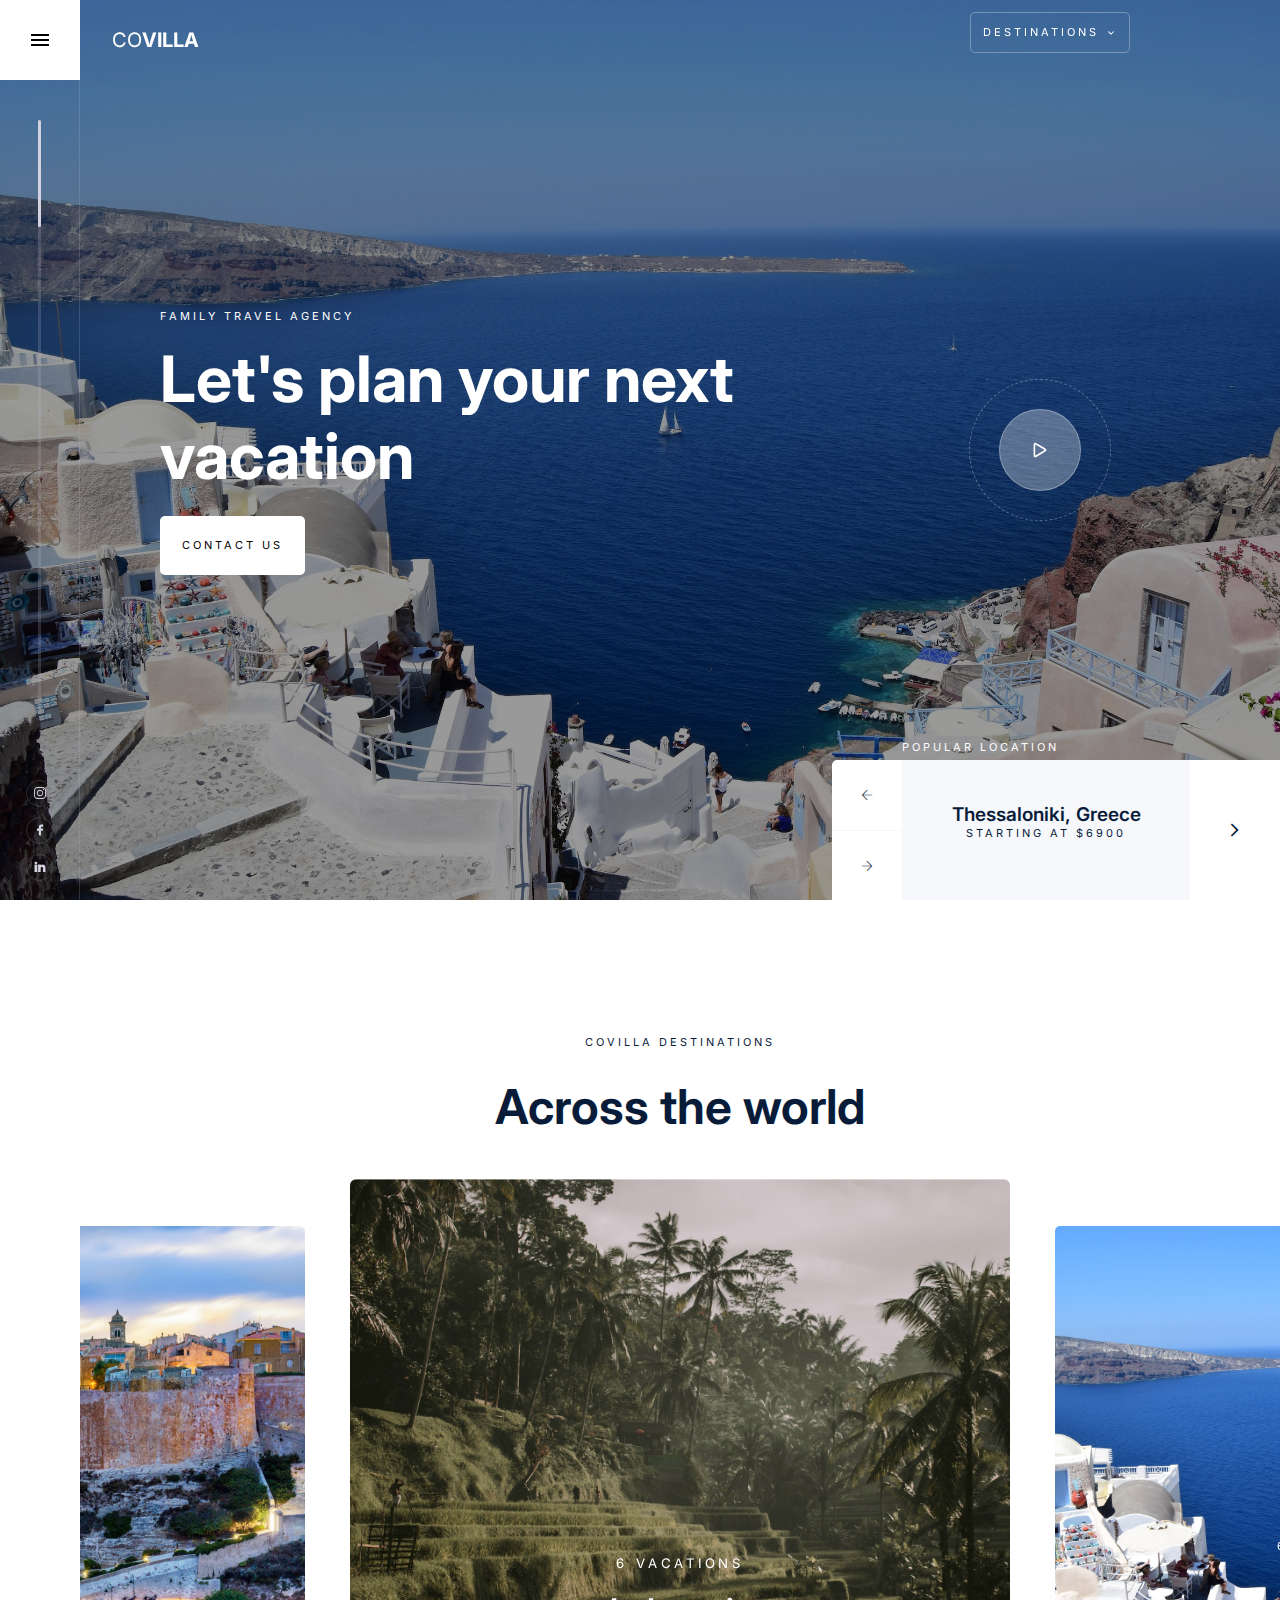
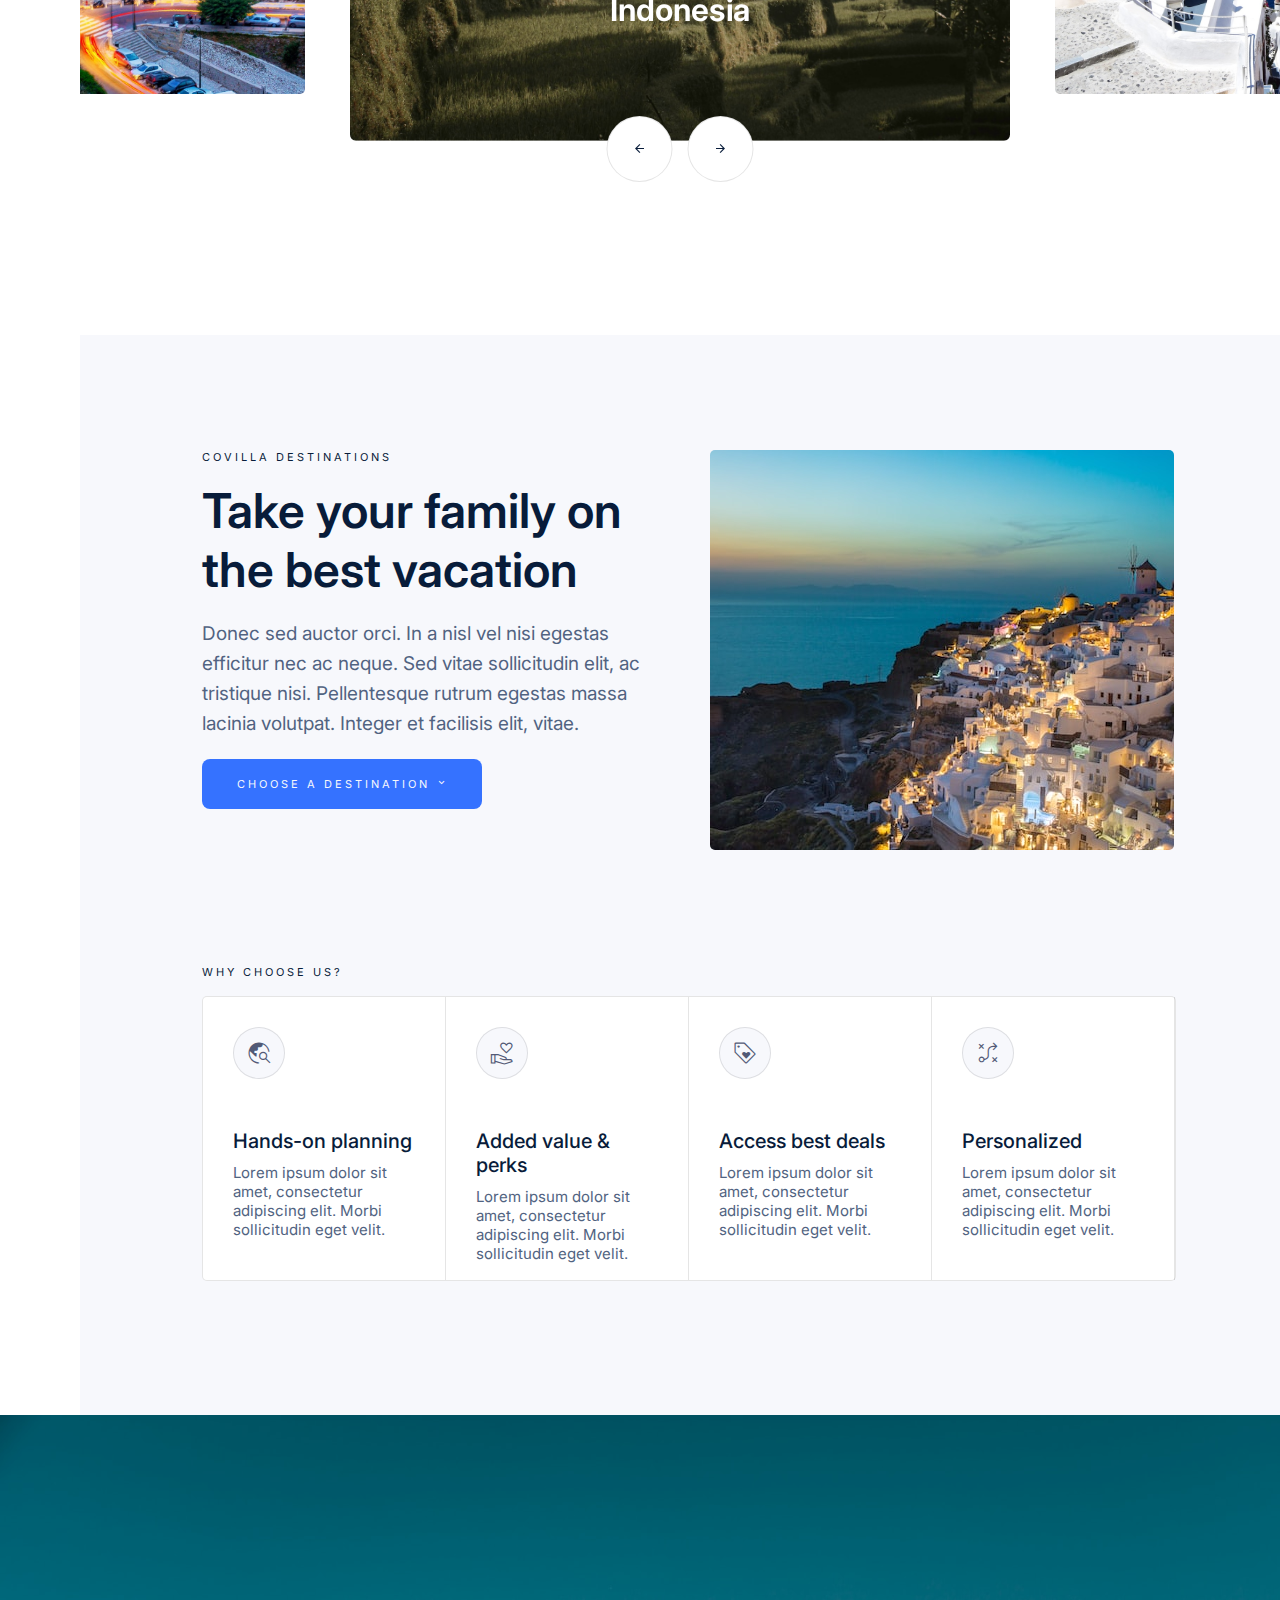
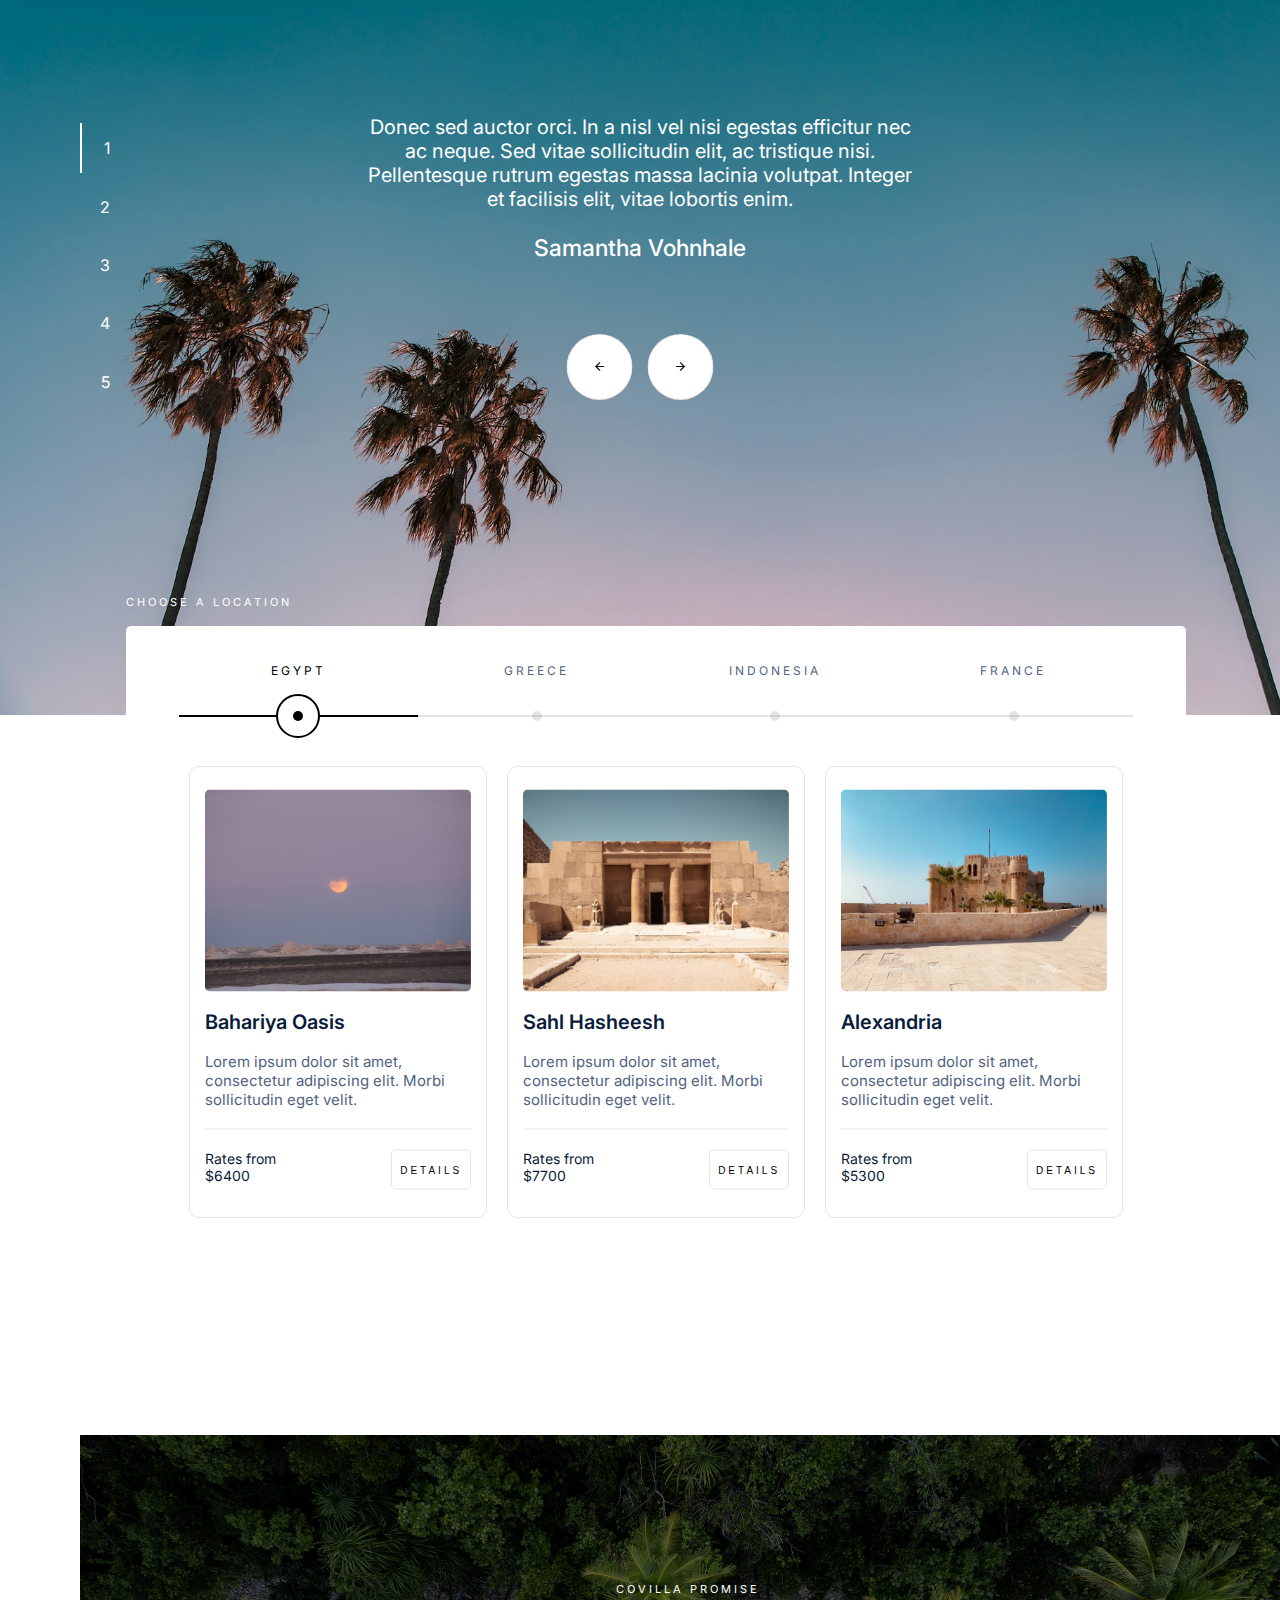
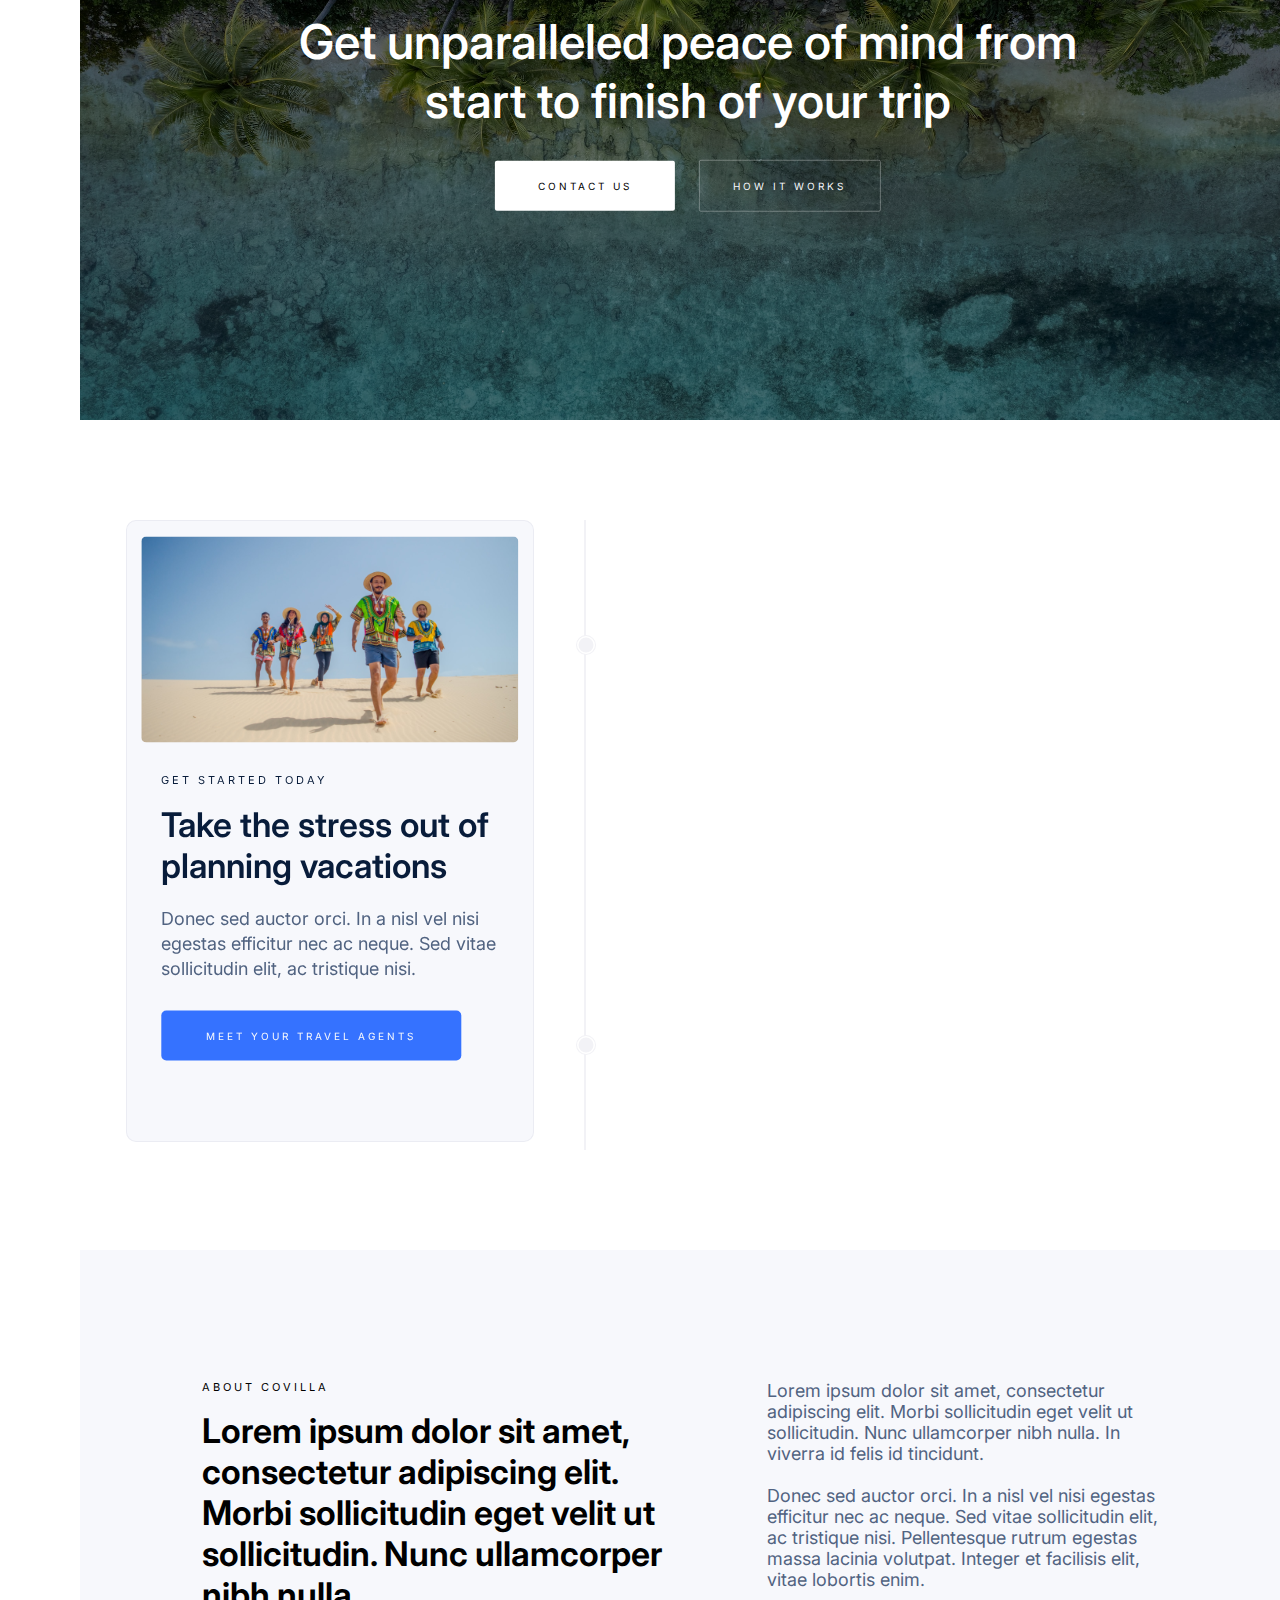
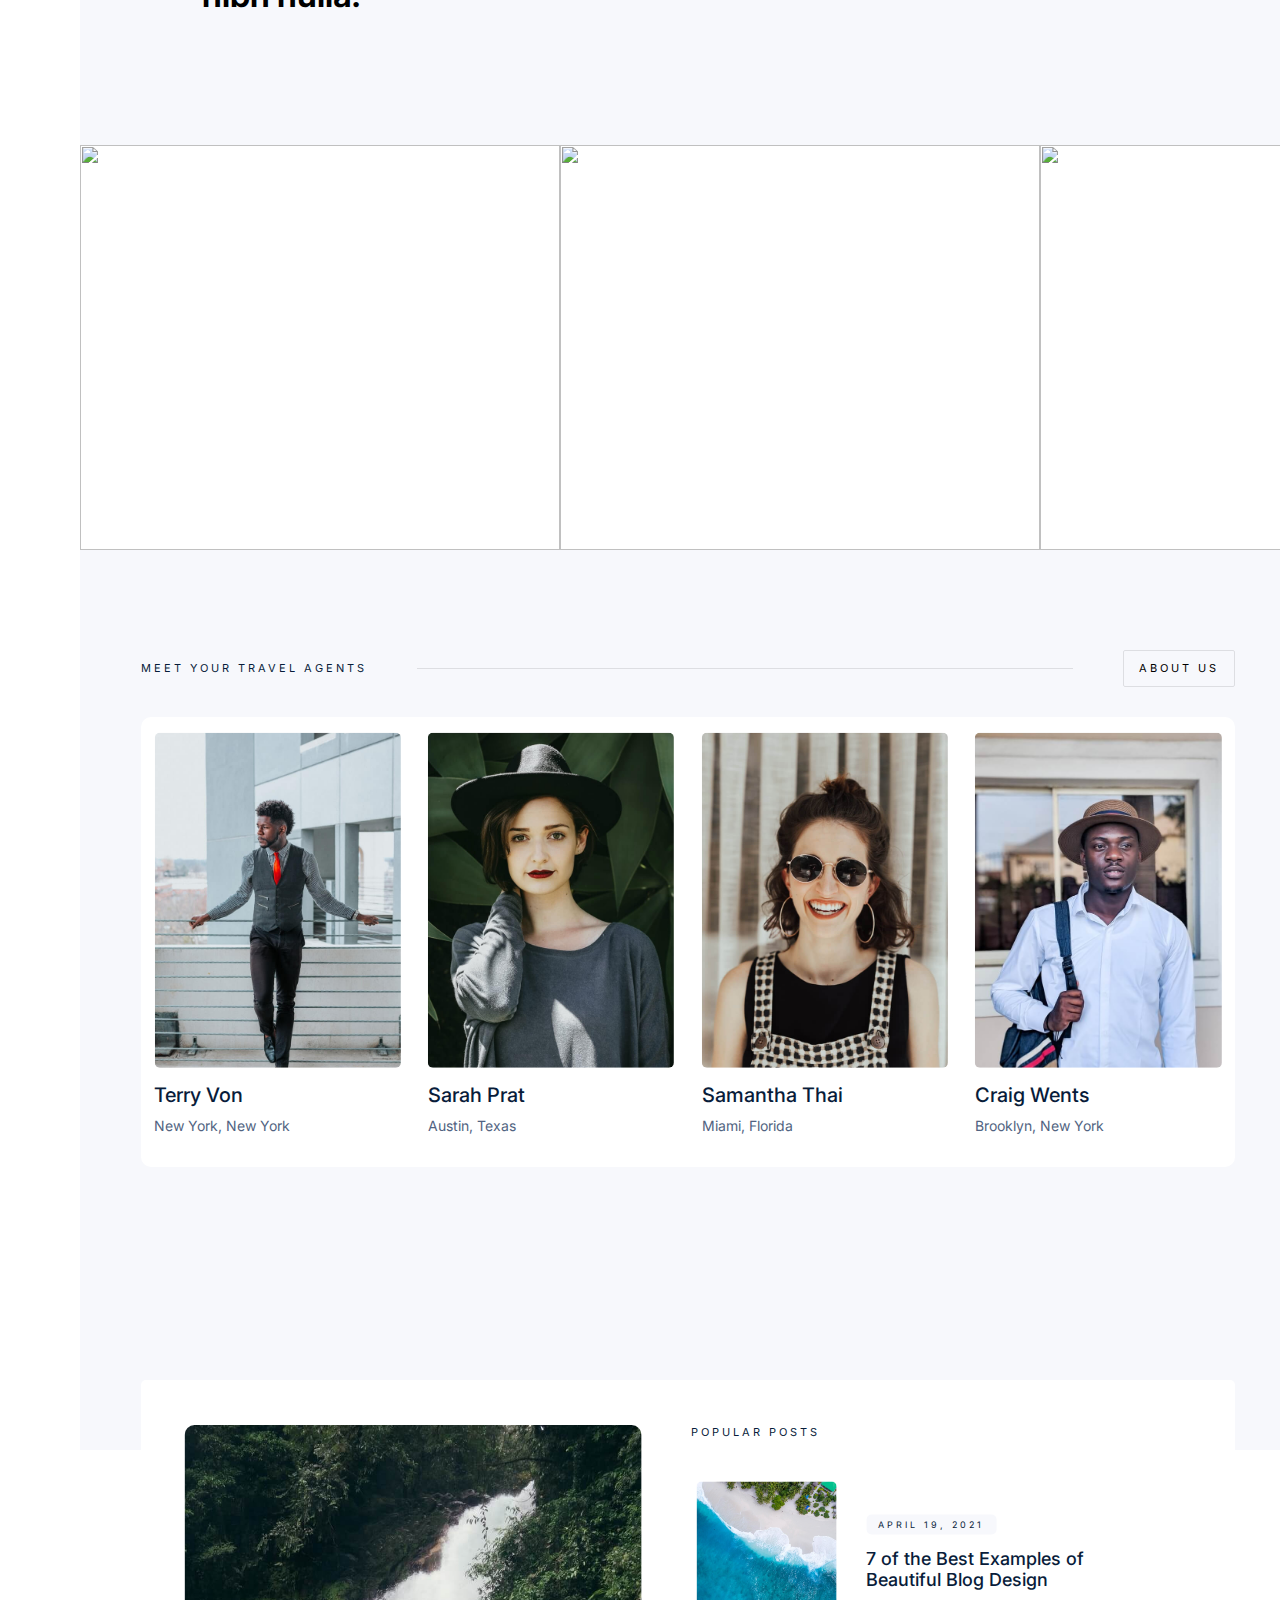
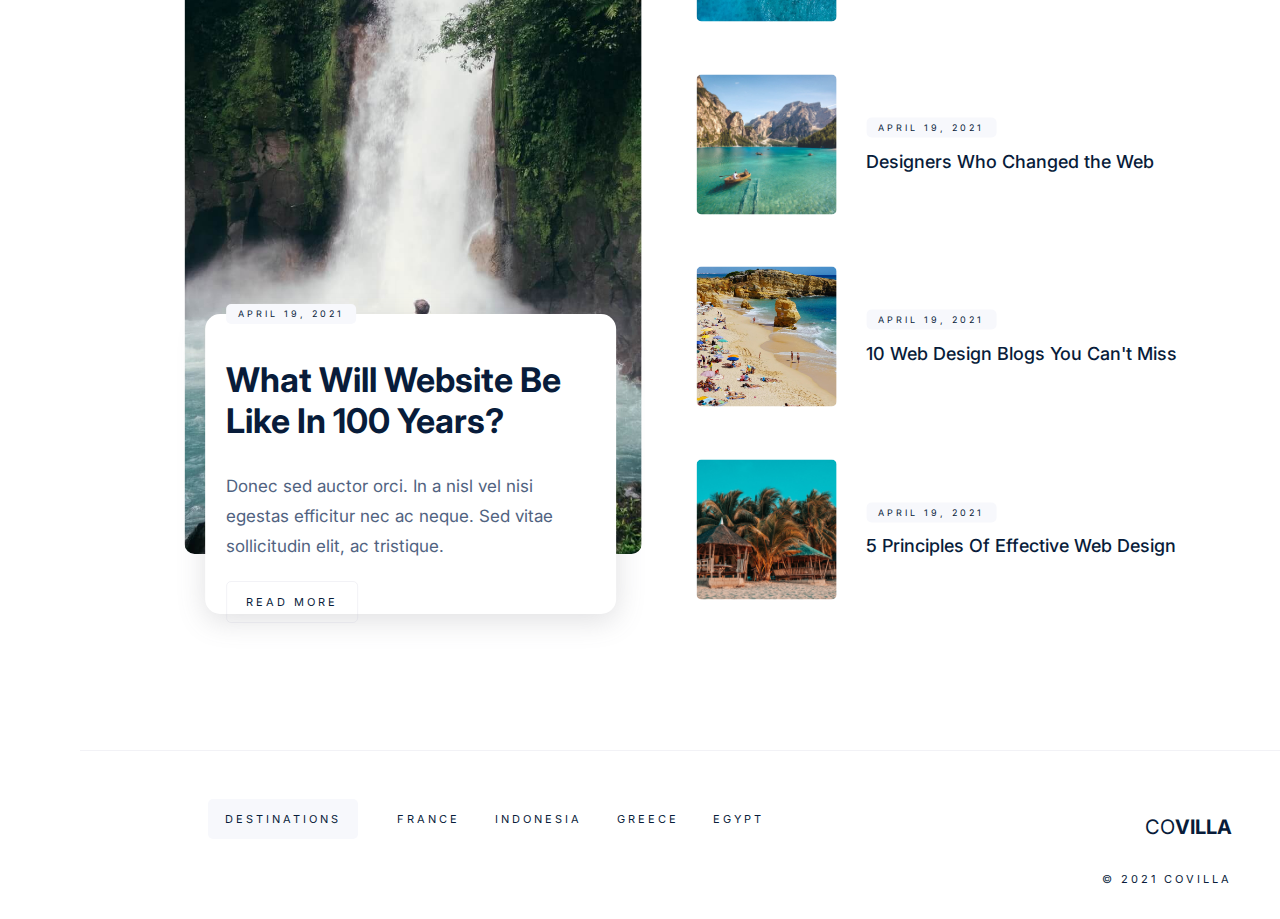
==== commit 7c3baffe: "index page styling finalizing" ====
--- a/index.html
+++ b/index.html
@@ -251,29 +251,34 @@
         </div>
       </div>
 
-      <div class="options-slider">
-        <div class="title">
-          <p class="subtitle">popular location</p>
-          <div class="deco-line"></div>
-        </div>
-
-        <div class="slide-main">
-          <div class="slide-button">
+      <div class="slider-wrapper">
+        <div class="slide-button">
+          <div class="btn-action">
             <span class="material-symbols-outlined" id="prev">
               arrow_back
             </span>
+          </div>
+          <div class="btn-action">
             <span class="material-symbols-outlined" id="next">
               arrow_forward
             </span>
           </div>
+        </div>
+
+        <div class="slide-main">
+          <div class="title">
+            <p class="subtitle">popular location</p>
+            <div class="deco-line"></div>
+          </div>
+
           <div class="slide-main-location">
             <p>Thessaloniki, Greece</p>
             <p class="subtitle">STARTING AT $6900</p>
           </div>
-
-          <div class="direct-link">
-            <span class="material-symbols-outlined"> navigate_next </span>
-          </div>
+        </div>
+
+        <div class="direct-link">
+          <span class="material-symbols-outlined"> navigate_next </span>
         </div>
       </div>
     </section>
@@ -1001,7 +1006,9 @@
         <div class="title">
           <p class="subtitle">meet your travel agents</p>
           <div class="deco-line"></div>
-          <a href="./support.html"><div class="option-btn subtitle">About us</div></a>
+          <a href="./support.html"
+            ><div class="option-btn subtitle">About us</div></a
+          >
         </div>
         <div class="team-box">
           <div class="member-card">
--- a/assets/styles/styles.css
+++ b/assets/styles/styles.css
@@ -183,13 +183,12 @@
   align-self: center;
 }
 .video-section {
-  justify-self: end;
+  justify-self: center;
   width: 400px;
   height: 400px;
   border-radius: 50%;
   transition: all 1s;
   position: relative;
-  /*rings animation*/
 }
 .video-section .video-section-light {
   position: absolute;
@@ -223,16 +222,53 @@
   opacity: 1;
   transform: scale(1, 1);
 }
-.video-section .video-section.active {
-  opacity: 1;
-  background-color: #525a76;
-  animation: outerRingMove 1s infinite alternate;
-}
 .video-section .video-section-light.active {
   opacity: 1;
   background-color: #516381;
   animation: innerRingMove 1s infinite alternate;
 }
+.video-section .video-button {
+  position: absolute;
+  width: 140px;
+  height: 140px;
+  border-radius: 50%;
+  border: 1px dashed rgba(255, 255, 255, 0.3);
+  top: 50%;
+  left: 50%;
+  transform: translate(-50%, -50%);
+}
+.video-section .video-button .video-button-inner {
+  position: absolute;
+  top: 50%;
+  left: 50%;
+  transform: translate(-50%, -50%);
+  width: 80px;
+  height: 80px;
+  border-radius: 50%;
+  background-color: rgba(255, 255, 255, 0.3);
+  border: 1px solid rgba(255, 255, 255, 0.3);
+  display: flex;
+  align-items: center;
+  justify-content: center;
+}
+.video-section .video-button .video-button-inner img {
+  width: 20%;
+  height: 20%;
+}
+.video-section.active {
+  opacity: 1;
+  background-color: rgba(192, 192, 211, 0.2);
+  animation: outerRingMove 1s infinite alternate-reverse;
+}
+.video-button.active {
+  background-color: #f7f8fc;
+  border: none;
+  transform: translate(-50%, -50%) scale(0.8);
+}
+.video-button.active .video-button-inner {
+  background-color: #081c3a;
+}
+/*rings animation*/
 @keyframes innerRingMove {
   from {
     width: 350px;
@@ -249,45 +285,9 @@
     height: 400px;
   }
   to {
-    width: 450px;
-    height: 450px;
+    width: 400px;
+    height: 400px;
   }
-}
-.video-section .video-button {
-  position: absolute;
-  width: 140px;
-  height: 140px;
-  border-radius: 50%;
-  border: 1px dashed rgba(255, 255, 255, 0.3);
-  top: 50%;
-  left: 50%;
-  transform: translate(-50%, -50%);
-}
-.video-section .video-button .video-button-inner {
-  position: absolute;
-  top: 50%;
-  left: 50%;
-  transform: translate(-50%, -50%);
-  width: 80px;
-  height: 80px;
-  border-radius: 50%;
-  background-color: rgba(255, 255, 255, 0.3);
-  border: 1px solid rgba(255, 255, 255, 0.3);
-  display: flex;
-  align-items: center;
-  justify-content: center;
-}
-.video-section .video-button .video-button-inner img {
-  width: 20%;
-  height: 20%;
-}
-.video-button.active {
-  background-color: #f7f8fc;
-  border: none;
-  transform: translate(-50%, -50%) scale(0.8);
-}
-.video-button.active .video-button-inner {
-  background-color: #081c3a;
 }
 .expand {
   width: 500px;
@@ -362,7 +362,7 @@
   background-size: cover;
   background-repeat: no-repeat;
   color: #f7f8fc;
-  transform: scale(15px);
+  transform: scale(1.05);
 }
 .expand .container .location-card .active .material-symbols-outlined {
   opacity: 1;
@@ -456,7 +456,7 @@
   background-size: cover;
   background-repeat: no-repeat;
   color: #f7f8fc;
-  transform: scale(15px);
+  transform: scale(1.05);
 }
 .expand-menu div.wrapper .menu-container .container .location.active .material-symbols-outlined {
   animation: fade-in 0.8s;
@@ -509,55 +509,104 @@
     transform: translateX(-5px);
   }
 }
-div.options-slider {
-  height: 150px;
+div.slider-wrapper {
+  height: 140px;
   width: 35%;
   position: absolute;
   right: 0;
   bottom: 0;
-}
-div.options-slider .slide-main {
-  border-radius: 10px 0 0 0;
-  height: 100%;
-  background-color: white;
-  color: black;
-  text-align: center;
-  display: flex;
-  align-items: center;
-  justify-content: space-around;
-}
-div.options-slider .slide-main .slide-button {
-  width: 60px;
-  height: 100%;
-  cursor: pointer;
+  display: grid;
+  grid-template-columns: 70px auto 20%;
+  grid-template-rows: 50% 50%;
+  text-align: center;
+  color: #081c3a;
+}
+div.slide-button {
+  grid-column: 1;
+  grid-row: 1/3;
+  background-color: #fff;
+  width: 70px;
+  height: 100%;
+  border-radius: 5px 0 0 0;
+  cursor: pointer;
+}
+div.slide-button .btn-action {
+  width: 70px;
+  height: 70px;
+}
+div.slide-button .btn-action .material-symbols-outlined {
+  font-size: 20px;
+  font-weight: 200;
+  line-height: 70px;
+}
+.slide-button .btn-action:first-child {
+  border-bottom: 1px solid #f7f8fc;
+}
+.slide-button #prev:hover {
+  animation: slidePrev 1s;
+}
+.slide-button #next:hover {
+  animation: slideNext 1s;
+}
+.slide-main {
+  grid-column: 2;
+  grid-row: 1/3;
+  height: 100%;
+  width: 100%;
+  color: #081c3a;
+  align-self: center;
+  background-color: #f7f8fc;
   display: flex;
   flex-direction: column;
-  justify-content: space-evenly;
-}
-div.options-slider .slide-main .slide-button .material-symbols-outlined {
-  font-size: 28px;
-  font-weight: 200;
-  display: block;
-  line-height: 28px;
-}
-div.options-slider .slide-main .slide-button {
-  transition: all 1s ease-in-out;
-}
-div.options-slider .slide-main .slide-button #prev:hover {
-  transform: translateX(-5px);
-}
-div.options-slider .slide-main .slide-button #next:hover {
-  transform: translateX(5px);
-}
-div.options-slider .slide-main .slide-main-location {
+  justify-content: center;
+}
+.slide-main .title {
+  color: #fff;
+  position: absolute;
+  top: -20px;
+  display: flex;
+  justify-content: space-between;
+  align-items: center;
+  width: 100%;
+}
+.slide-main .title p.subtitle {
+  margin-bottom: 0;
+}
+.slide-main .slide-main-location {
   font-weight: 600;
   font-size: 19px;
-  background-size: cover;
-}
-div.options-slider .slide-main .direct-link .material-symbols-outlined {
+}
+.direct-link {
+  grid-column: 3;
+  grid-row: 1/3;
+  height: 100%;
+  width: 100%;
+  background-color: #fff;
+  cursor: pointer;
+}
+.direct-link .material-symbols-outlined {
   font-size: 28px;
-  font-weight: 200;
-  line-height: 28px;
+  font-weight: 300;
+  line-height: 140px;
+}
+.direct-link:hover .material-symbols-outlined {
+  animation: slideNext 1s;
+}
+@keyframes slidePrev {
+  0% {
+    transform: translateX(0);
+  }
+  100% {
+    transform: translateX(-5px);
+  }
+}
+@keyframes slideNext {
+  0% {
+    transform: translateX(0);
+  }
+  100% {
+    transform: translateX(5px);
+  }
 }
 section.across-world {
   height: 100vh;
@@ -679,6 +728,7 @@
   border-radius: 8px;
   color: #f7f8fc;
   background-color: #3572ff;
+  cursor: pointer;
 }
 section.blog .blog-info .blog-container .blog-left .option-btn .material-symbols-outlined {
   font-size: 11px;
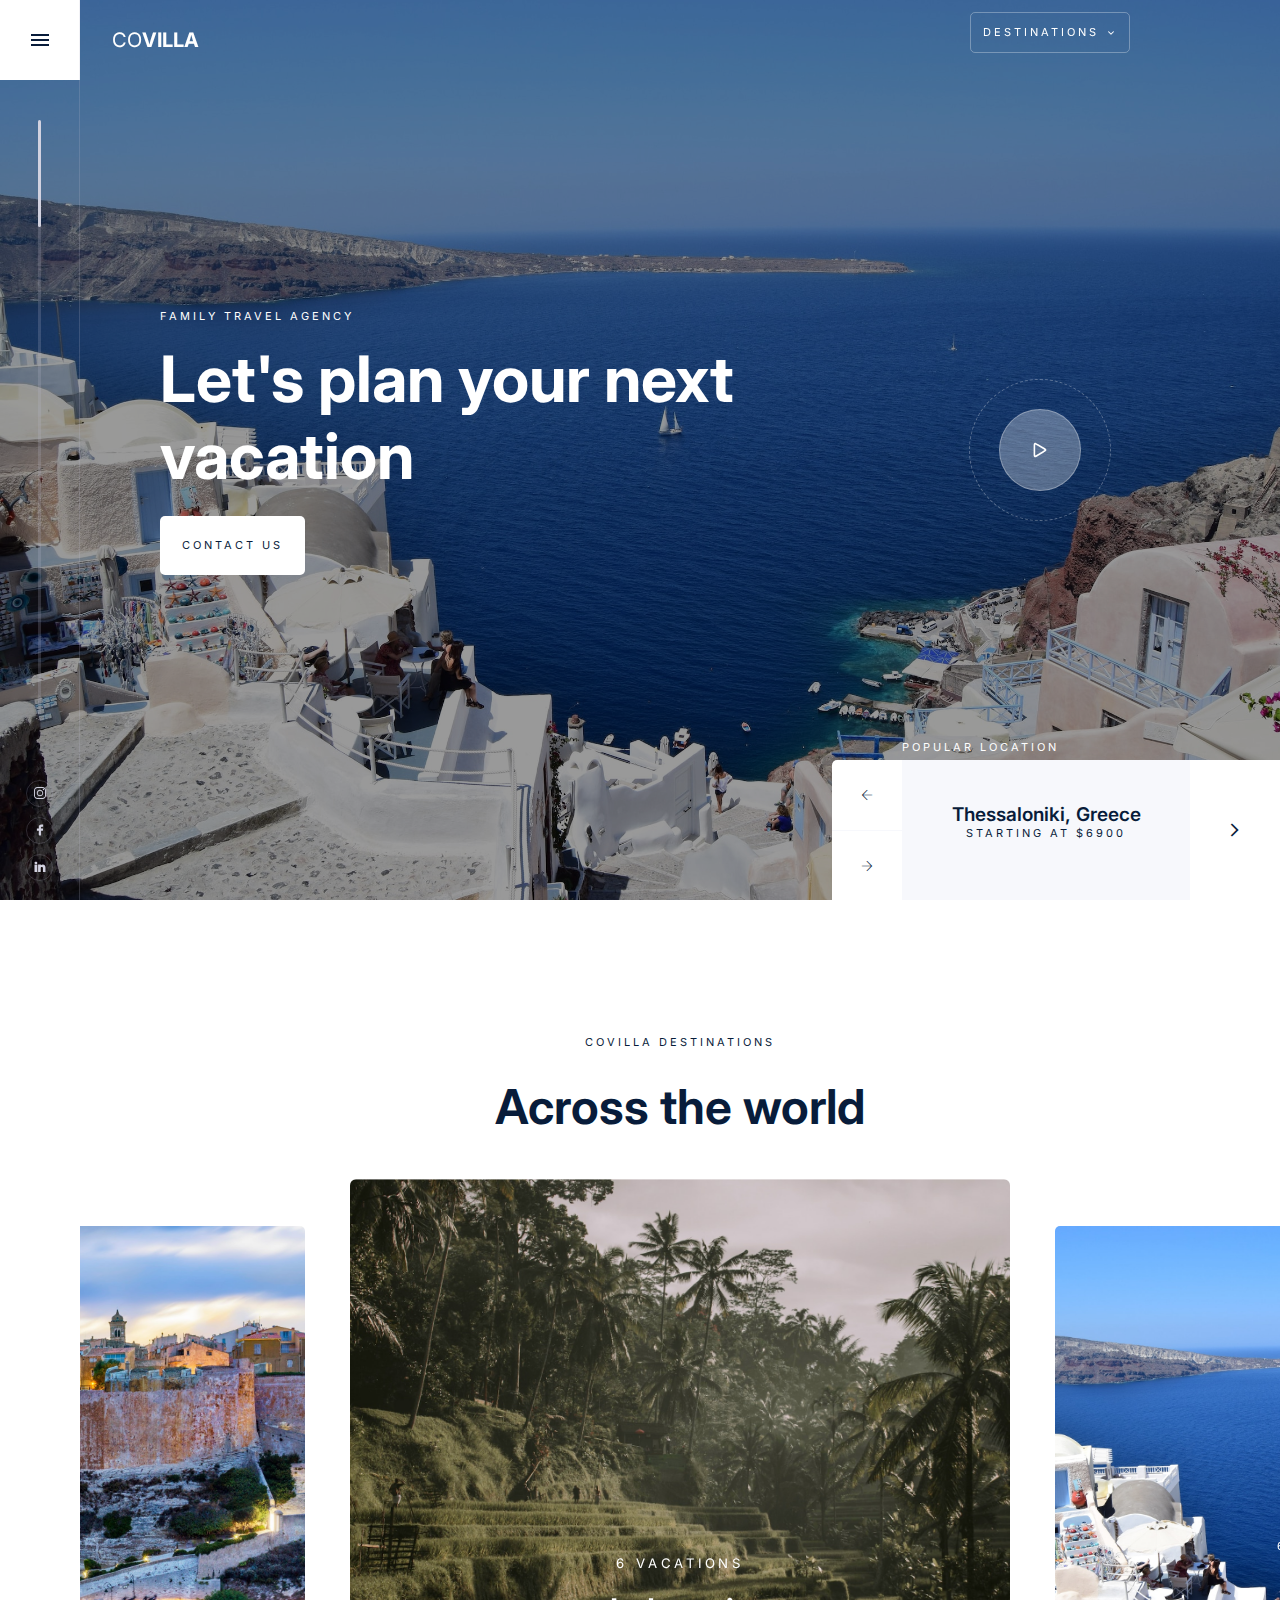
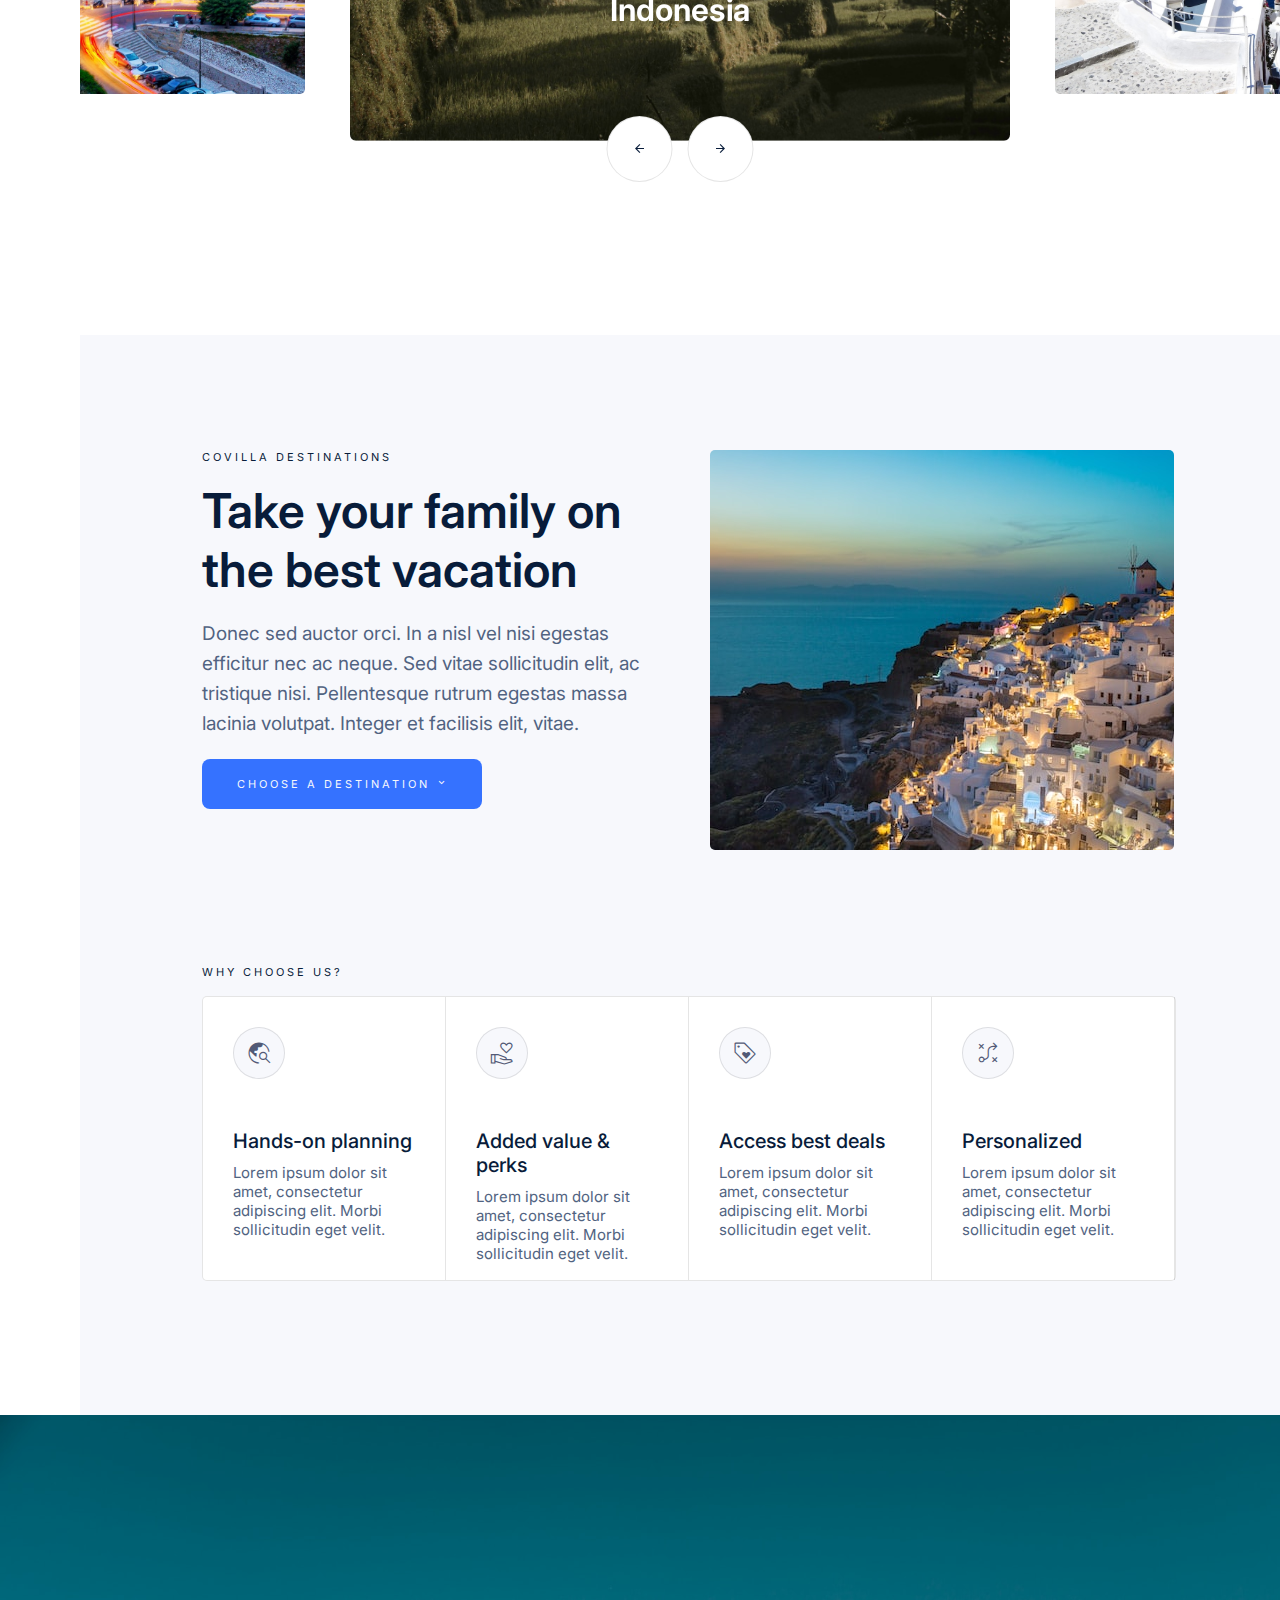
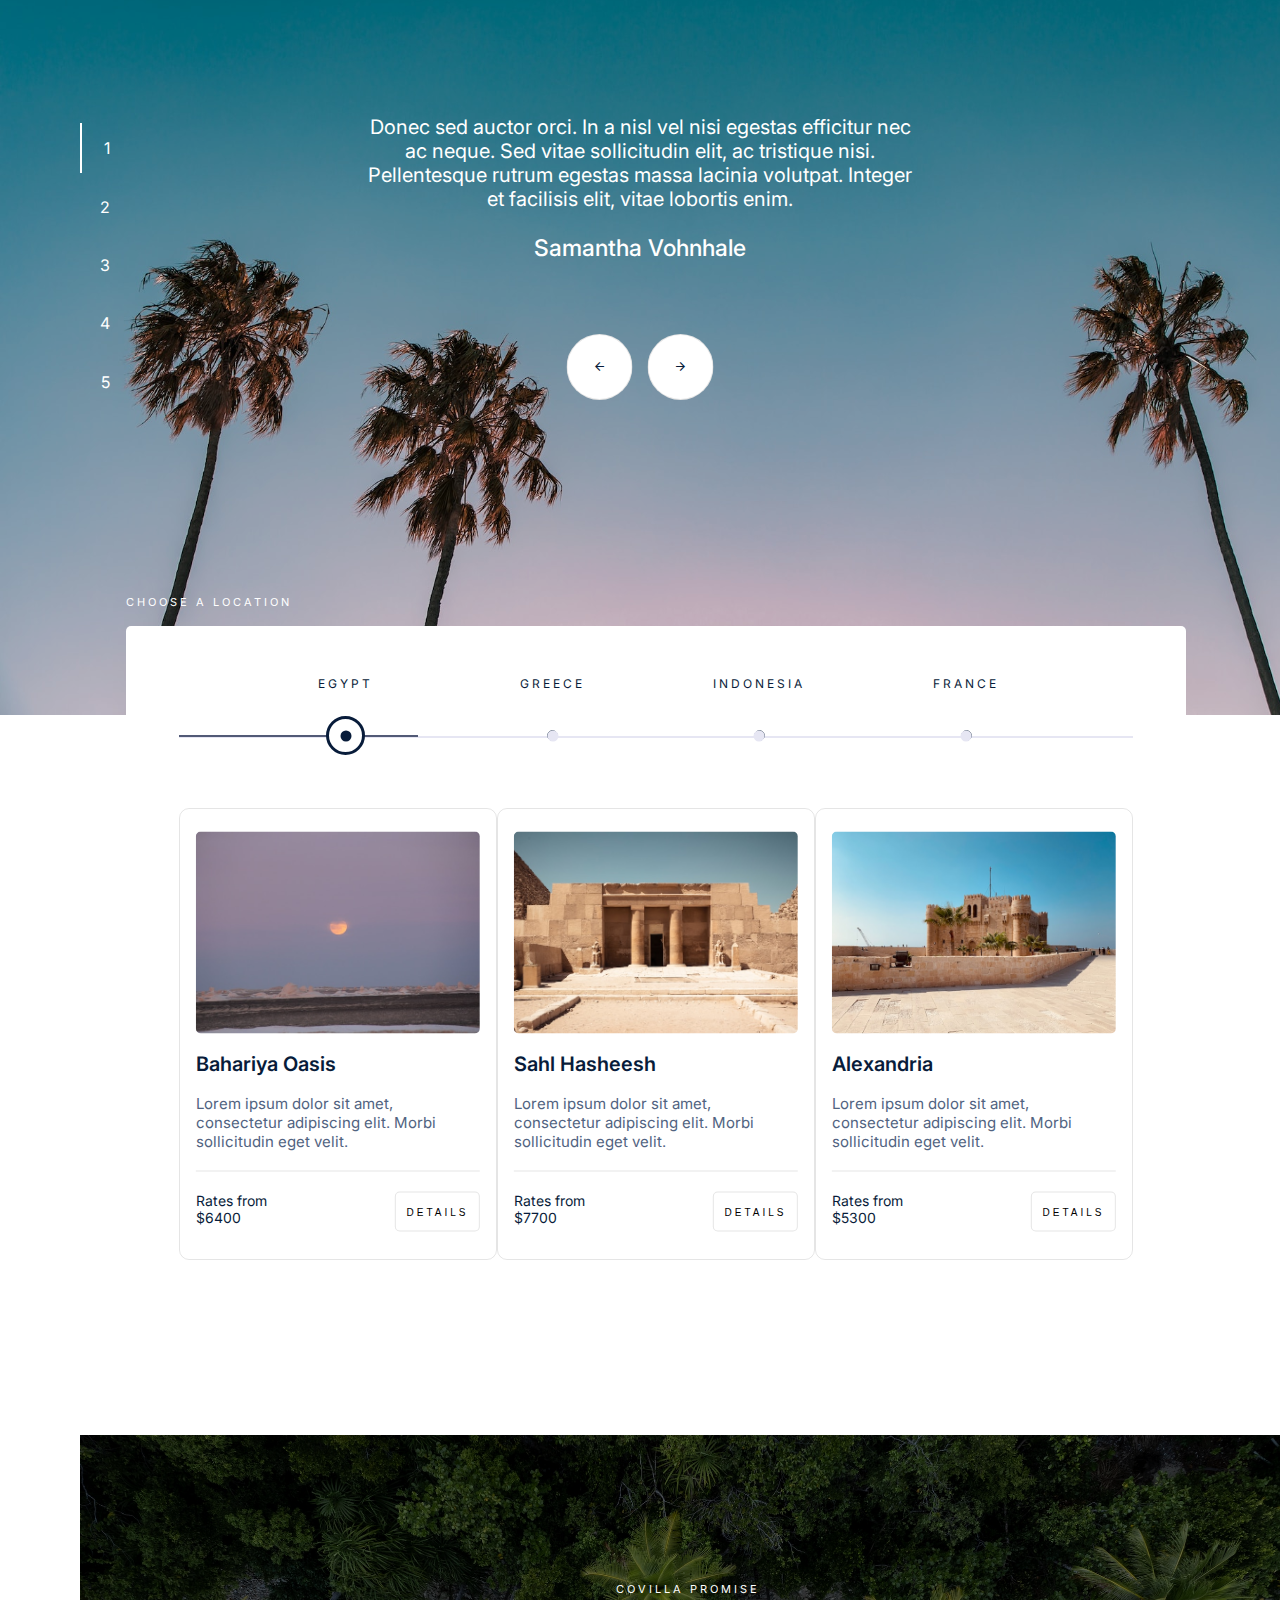
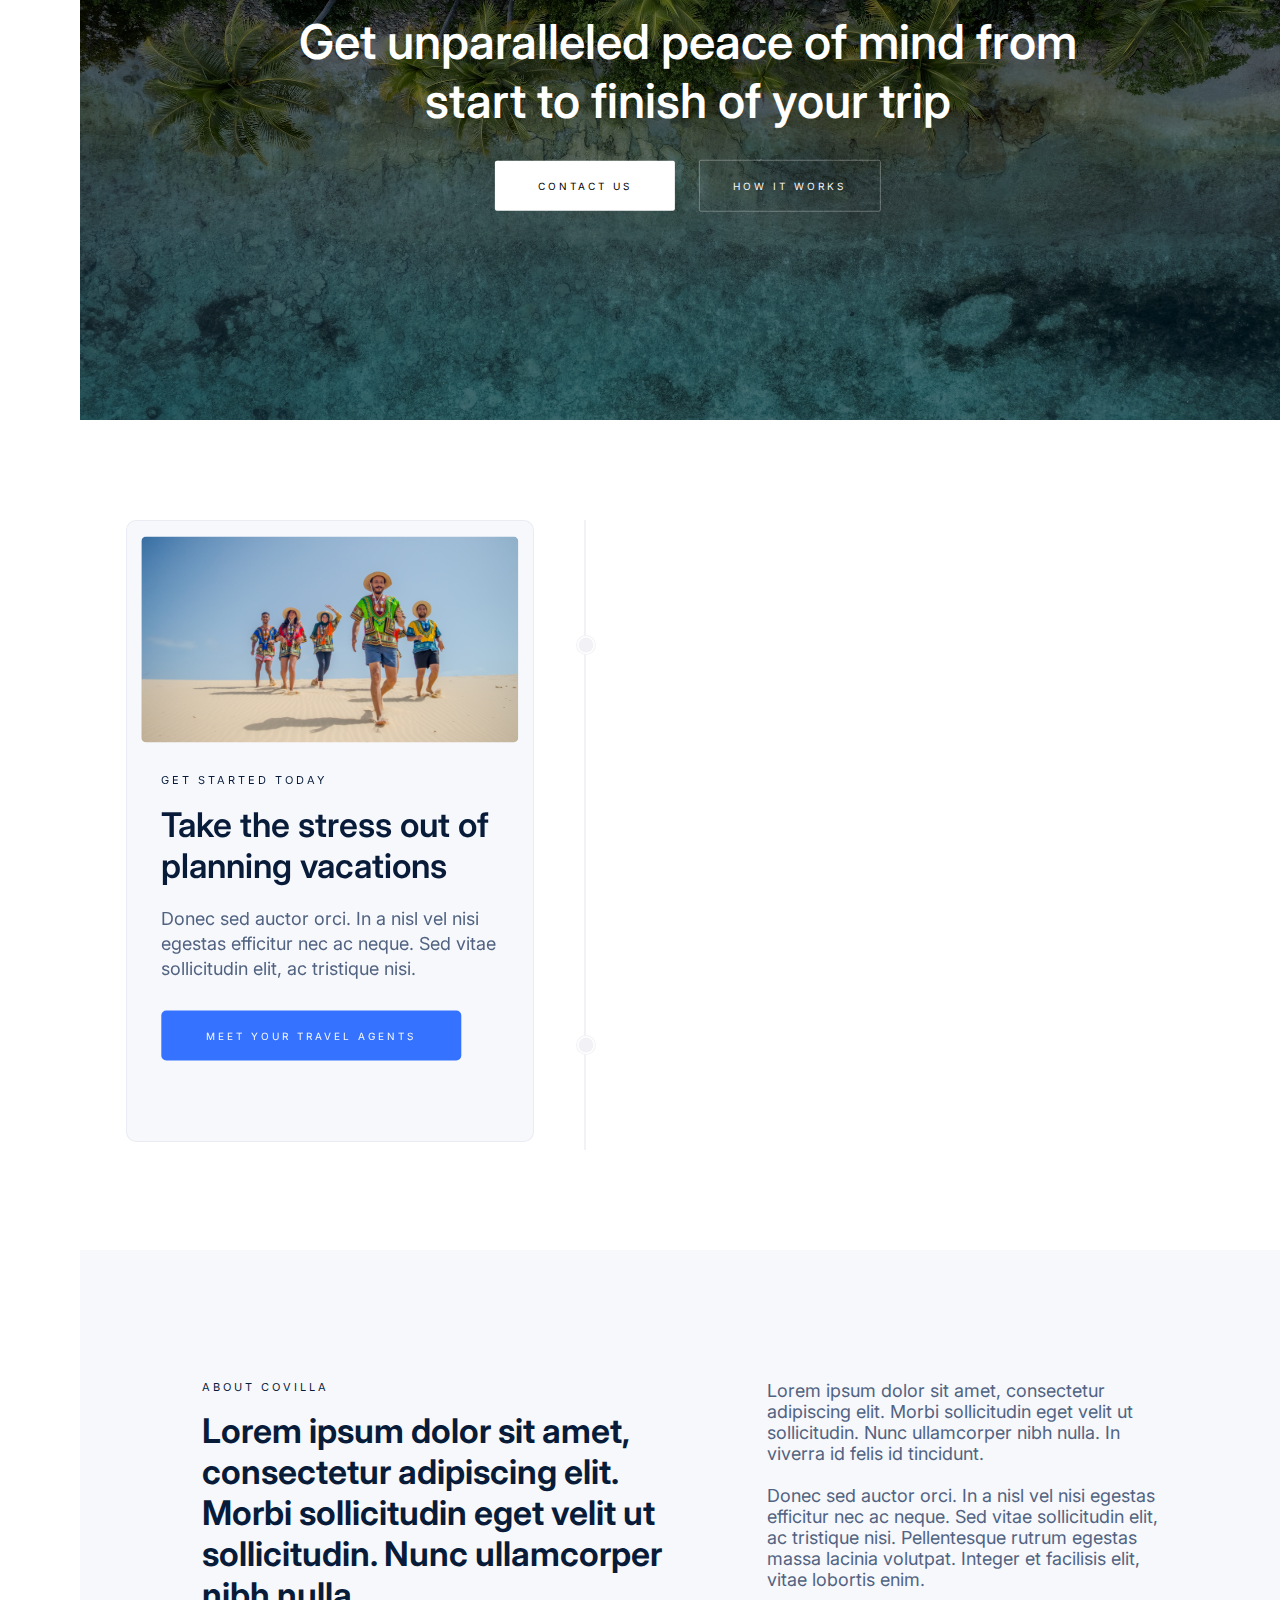
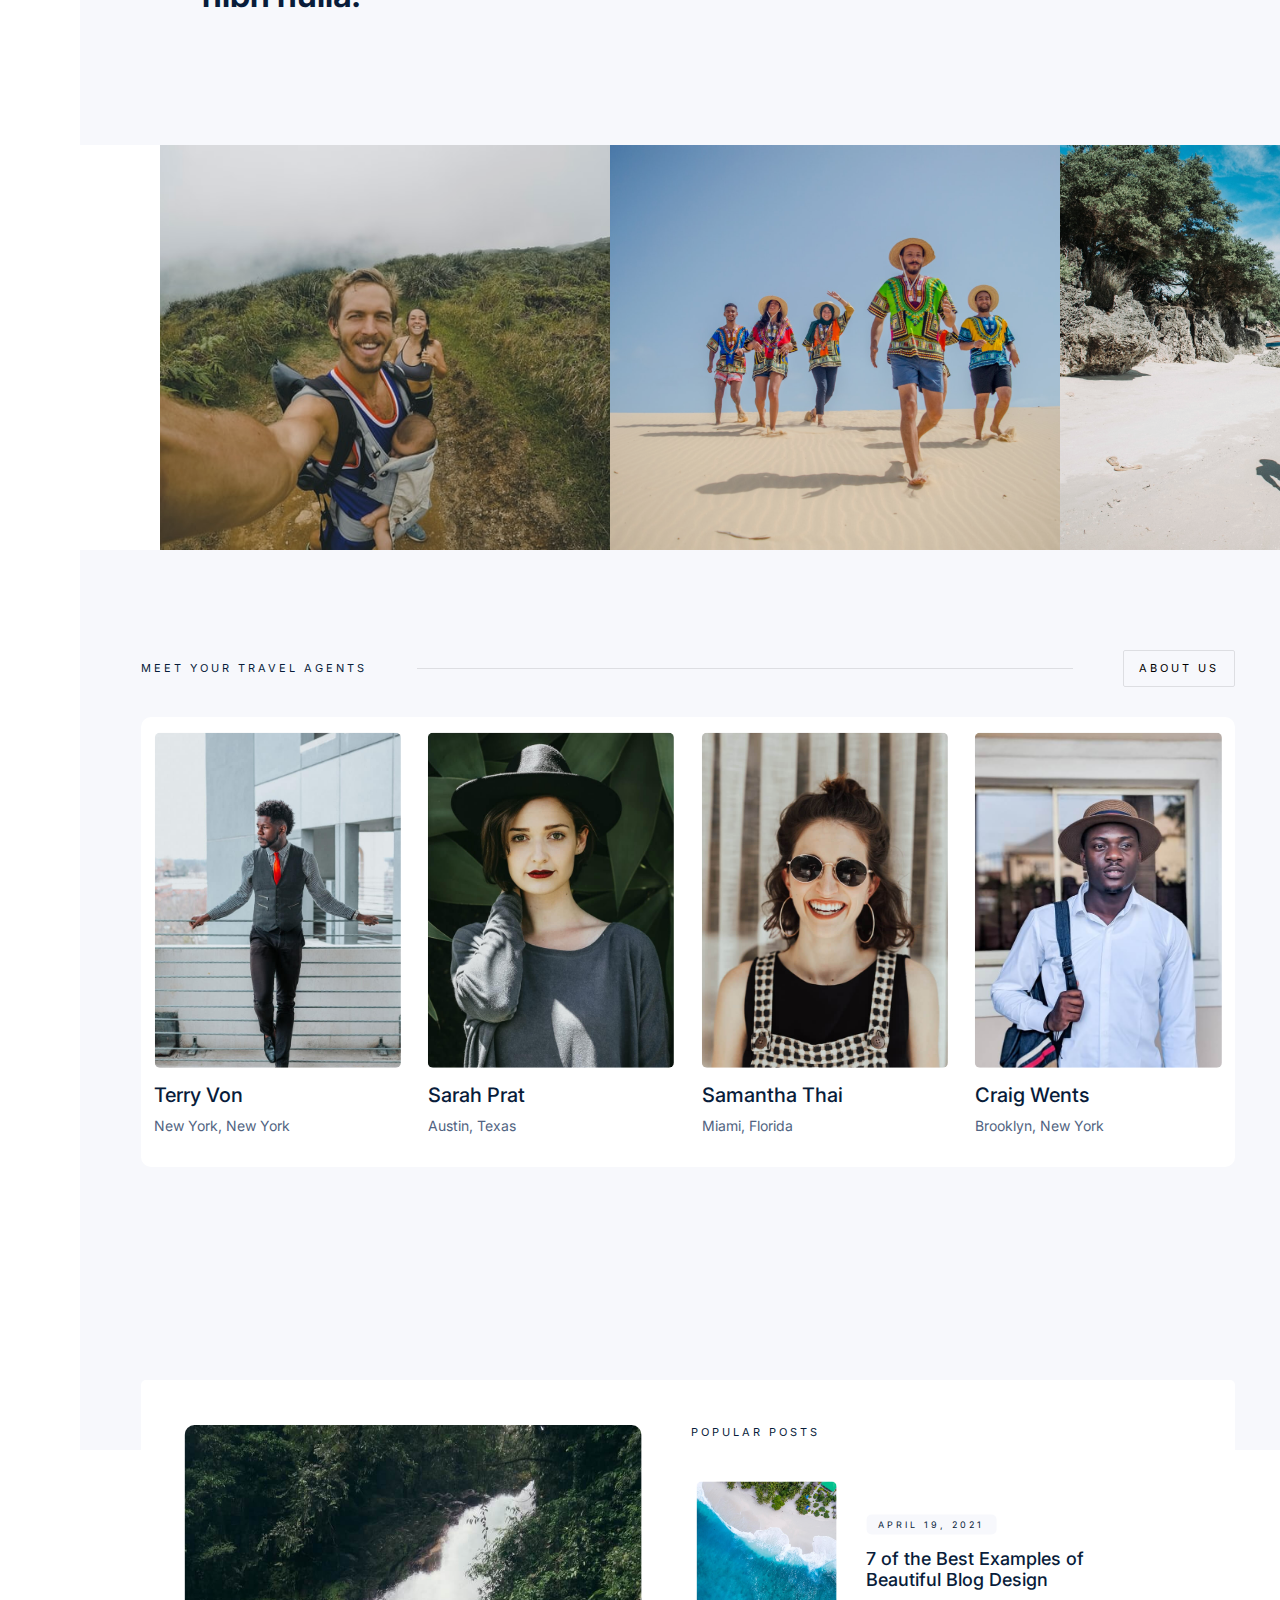
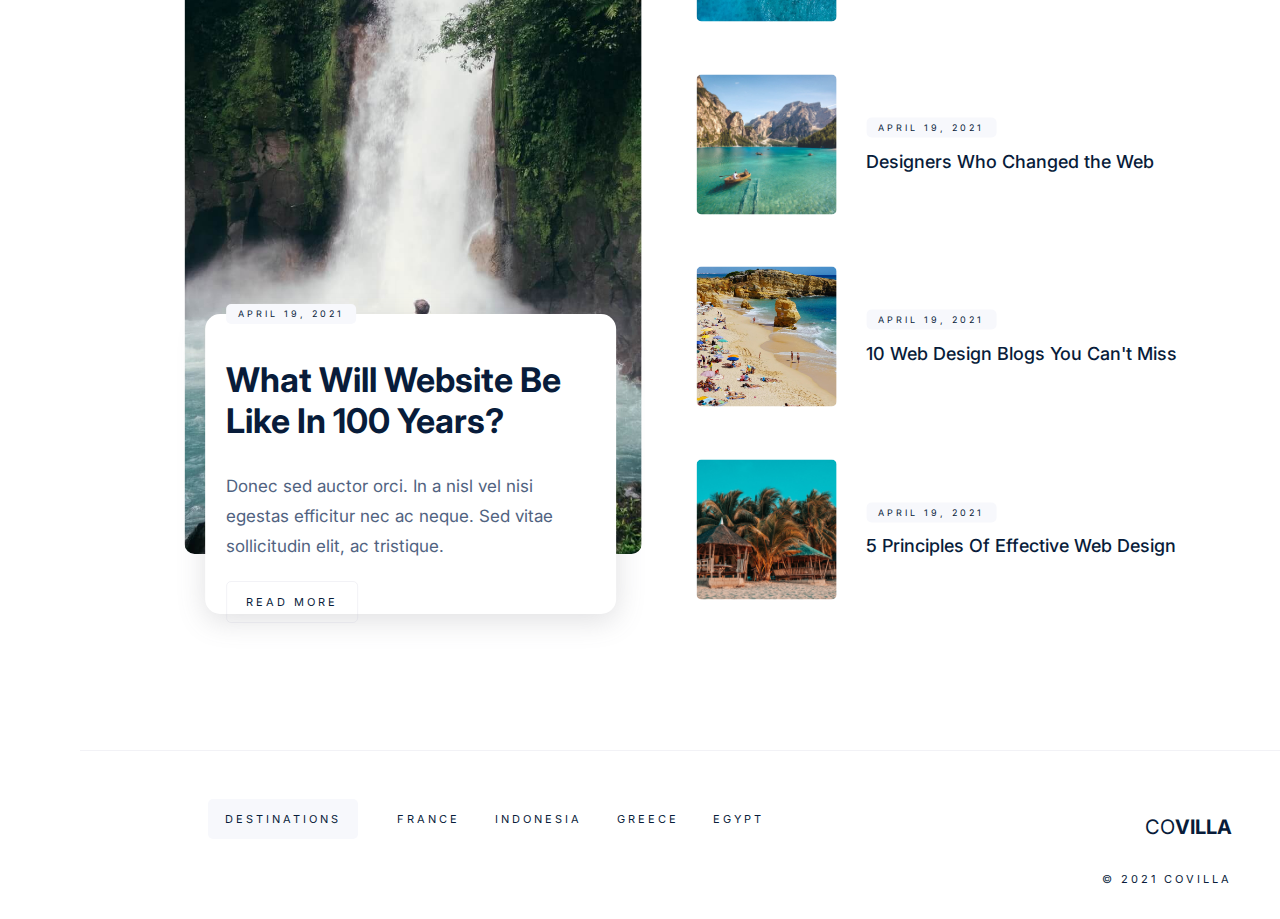
==== commit 597a6ba3: "refactored the tabmenu section and gallery" ====
--- a/index.html
+++ b/index.html
@@ -223,9 +223,7 @@
         <div class="titles">
           <div class="subtitle">FAMILY TRAVEL AGENCY</div>
           <h1>Let's plan your next vacation</h1>
-          <a class="contact-us subtitle" href="./support-page.html"
-            >CONTACT US</a
-          >
+          <a class="contact-us subtitle" href="./support.html">CONTACT US</a>
         </div>
 
         <div class="video-section">
@@ -253,15 +251,11 @@
 
       <div class="slider-wrapper">
         <div class="slide-button">
-          <div class="btn-action">
-            <span class="material-symbols-outlined" id="prev">
-              arrow_back
-            </span>
-          </div>
-          <div class="btn-action">
-            <span class="material-symbols-outlined" id="next">
-              arrow_forward
-            </span>
+          <div class="btn-action" id="prev">
+            <span class="material-symbols-outlined"> arrow_back </span>
+          </div>
+          <div class="btn-action" id="next">
+            <span class="material-symbols-outlined"> arrow_forward </span>
           </div>
         </div>
 
@@ -550,30 +544,40 @@
         </div>
 
         <div class="popular-main">
-          <ul class="tab-titles">
-            <li class="tab-title active" data-index="1">Egypt</li>
-            <li class="tab-title" data-index="2">Greece</li>
-            <li class="tab-title" data-index="3">Indonesia</li>
-            <li class="tab-title" data-index="4">France</li>
-          </ul>
           <div class="click-bar">
-            <div class="the-bar"></div>
-
-            <ul class="inner-dots">
-              <li class="dot active" data-index="1"></li>
-              <li class="dot" data-index="2"></li>
-              <li class="dot" data-index="3"></li>
-              <li class="dot" data-index="4"></li>
-            </ul>
-            <ul class="tab-dots">
-              <li class="tab-dot active" data-index="1"></li>
-              <li class="tab-dot" data-index="2"></li>
-              <li class="tab-dot" data-index="3"></li>
-              <li class="tab-dot" data-index="4"></li>
-            </ul>
-          </div>
+            <div class="line"></div>
+            <div class="tab-item active selected" data-index="0">
+              <div class="tab-title subtitle" data-index="0">Egypt</div>
+              <div class="circle" data-index="0">
+                <div class="tab-dot" data-index="0"></div>
+                <div class="inner-dot" data-index="0"></div>
+              </div>
+            </div>
+            <div class="tab-item" data-index="1">
+              <div class="tab-title subtitle" data-index="1">Greece</div>
+              <div class="circle" data-index="1">
+                <div class="tab-dot" data-index="1"></div>
+                <div class="inner-dot" data-index="1"></div>
+              </div>
+            </div>
+            <div class="tab-item" data-index="2">
+              <div class="tab-title subtitle" data-index="2">Indonesia</div>
+              <div class="circle" data-index="2">
+                <div class="tab-dot" data-index="2"></div>
+                <div class="inner-dot" data-index="2"></div>
+              </div>
+            </div>
+            <div class="tab-item" data-index="3">
+              <div class="tab-title subtitle" data-index="3">France</div>
+              <div class="circle" data-index="3">
+                <div class="tab-dot" data-index="3"></div>
+                <div class="inner-dot" data-index="3"></div>
+              </div>
+            </div>
+          </div>
+
           <div class="popular-country">
-            <div class="page active" data-index="1">
+            <div class="page active" data-index="0">
               <div class="city-info">
                 <div class="card-container">
                   <div class="image">
@@ -636,7 +640,7 @@
               </div>
             </div>
 
-            <div class="page" data-index="2">
+            <div class="page" data-index="1">
               <div class="city-info">
                 <div class="card-container">
                   <div class="image">
@@ -699,7 +703,7 @@
               </div>
             </div>
 
-            <div class="page" data-index="3">
+            <div class="page" data-index="2">
               <div class="city-info">
                 <div class="card-container">
                   <div class="image">
@@ -762,7 +766,7 @@
               </div>
             </div>
 
-            <div class="page" data-index="4">
+            <div class="page" data-index="3">
               <div class="city-info">
                 <div class="card-container">
                   <div class="image">
@@ -962,40 +966,93 @@
 
         <div class="gallery">
           <div class="item">
-            <img
-              src="https://assets.website-files.com/60675f13ea324fdd4af9ef2a/607b6af17c67770ae3de1541_Family001.jpeg"
-              alt=""
-            />
-          </div>
+            <div class="background-image">
+              <div class="overlay"></div>
+              <div class="image-cover">
+                <div class="image-icon">
+                  <img
+                    src="./assets/images/family-images/viewIcon.svg"
+                    alt=""
+                  />
+                </div>
+                <div class="subtitle">View Image</div>
+              </div>
+            </div>
+          </div>
+
           <div class="item">
-            <img
-              src="https://assets.website-files.com/60675f13ea324fdd4af9ef2a/607b6c801c6cc62928080d5c_Family003.jpeg"
-              alt=""
-            />
-          </div>
+            <div class="background-image two">
+              <div class="overlay"></div>
+              <div class="image-cover">
+                <div class="image-icon">
+                  <img
+                    src="./assets/images/family-images/viewIcon.svg"
+                    alt=""
+                  />
+                </div>
+                <div class="subtitle">View Image</div>
+              </div>
+            </div>
+          </div>
+
           <div class="item">
-            <img
-              src="https://assets.website-files.com/60675f13ea324fdd4af9ef2a/607b6ccb8c09f127ee426222_Family004.jpeg"
-              alt=""
-            />
-          </div>
+            <div class="background-image three">
+              <div class="overlay"></div>
+              <div class="image-cover">
+                <div class="image-icon">
+                  <img
+                    src="./assets/images/family-images/viewIcon.svg"
+                    alt=""
+                  />
+                </div>
+                <div class="subtitle">View Image</div>
+              </div>
+            </div>
+          </div>
+
           <div class="item">
-            <img
-              src="https://assets.website-files.com/60675f13ea324fdd4af9ef2a/607b6d1847737e3cad7ace73_Family005.jpeg"
-              alt=""
-            />
-          </div>
+            <div class="background-image four">
+              <div class="overlay"></div>
+              <div class="image-cover">
+                <div class="image-icon">
+                  <img
+                    src="./assets/images/family-images/viewIcon.svg"
+                    alt=""
+                  />
+                </div>
+                <div class="subtitle">View Image</div>
+              </div>
+            </div>
+          </div>
+
           <div class="item">
-            <img
-              src="https://assets.website-files.com/60675f13ea324fdd4af9ef2a/607dcd6f4c797d614a152a89_Family0012.jpeg"
-              alt=""
-            />
-          </div>
+            <div class="background-image five">
+              <div class="overlay"></div>
+              <div class="image-cover">
+                <div class="image-icon">
+                  <img
+                    src="./assets/images/family-images/viewIcon.svg"
+                    alt=""
+                  />
+                </div>
+                <div class="subtitle">View Image</div>
+              </div>
+            </div>
+          </div>
+
           <div class="item">
-            <img
-              src="https://assets.website-files.com/60675f13ea324fdd4af9ef2a/607b6e34994877bde5d7d81b_Family007.jpeg"
-              alt=""
-            />
+            <div class="background-image six">
+              <div class="overlay"></div>
+              <div class="image-cover">
+                <div class="image-icon">
+                  <img
+                    src="./assets/images/family-images/viewIcon.svg"
+                    alt=""
+                  />
+                </div>
+                <div class="subtitle">View Image</div>
+              </div>
+            </div>
           </div>
         </div>
       </div>
@@ -1154,6 +1211,60 @@
         <div class="copyright subtitle">© 2021 COVILLA</div>
       </div>
     </footer>
+
+    <!--gallery swiper showed with event at gallery section-->
+    <section class="gallery-swiper">
+      <div class="gallerySwiper">
+        <div class="close-btn">
+          <span class="material-symbols-outlined"> close </span>
+        </div>
+        <div class="swiper-wrapper">
+          <div class="swiper-slide">
+            <img
+              src="./assets/images/family-images/Family001.jpeg"
+              alt="img1"
+            />
+          </div>
+          <div class="swiper-slide">
+            <img
+              src="./assets/images/family-images/Family002.jpeg"
+              alt="img2"
+            />
+          </div>
+          <div class="swiper-slide">
+            <img
+              src="./assets/images/family-images/Family003.jpeg"
+              alt="img3"
+            />
+          </div>
+          <div class="swiper-slide">
+            <img
+              src="./assets/images/family-images/Family004.jpeg"
+              alt="img4"
+            />
+          </div>
+
+          <div class="swiper-slide">
+            <img
+              src="./assets/images/family-images/Family005.jpeg"
+              alt="img5"
+            />
+          </div>
+          <div class="swiper-slide">
+            <img
+              src="./assets/images/family-images/Family006.jpeg"
+              alt="img6"
+            />
+          </div>
+        </div>
+
+        <div class="swiper-button-next"></div>
+        <div class="swiper-button-prev"></div>
+
+        <div class="swiper-pagination"></div>
+      </div>
+    </section>
+    <!--main JS script-->
     <script src="./index.js"></script>
 
     <!--Swiper JS-->
@@ -1175,6 +1286,20 @@
           prevEl: "#nav-left",
         },
       });
+
+      const gallerySwiper = new Swiper(".gallerySwiper", {
+        slidesPerView: 1,
+        spaceBetween: 30,
+        loop: true,
+        pagination: {
+          el: ".swiper-pagination",
+          clickable: true,
+        },
+        navigation: {
+          nextEl: ".swiper-button-next",
+          prevEl: ".swiper-button-prev",
+        },
+      });
     </script>
   </body>
 </html>
--- a/assets/styles/styles.css
+++ b/assets/styles/styles.css
@@ -45,7 +45,7 @@
   position: fixed;
   display: grid;
   grid-template-columns: 80px 150px auto 200px 150px;
-  z-index: 999;
+  z-index: 990;
 }
 nav.header .menu-btn {
   grid-column-start: 1;
@@ -56,7 +56,7 @@
 }
 nav.header .menu-btn .material-symbols-outlined {
   line-height: 80px;
-  color: black;
+  color: #081c3a;
 }
 nav.header .nav-header {
   grid-column-start: 2;
@@ -101,7 +101,7 @@
   position: fixed;
   top: -80px;
   background-color: white;
-  z-index: 998;
+  z-index: 99;
 }
 div.left-scroll {
   width: 79px;
@@ -110,7 +110,7 @@
   position: fixed;
   display: grid;
   grid-template-rows: 120px auto 120px;
-  z-index: 998;
+  z-index: 999;
 }
 div.left-scroll .scroll-bar {
   grid-row-start: 2;
@@ -171,7 +171,7 @@
 }
 .index-title .contact-us {
   display: inline-block;
-  color: black;
+  color: #081c3a;
   padding: 2em;
   background-color: white;
   border-radius: 5px;
@@ -293,7 +293,7 @@
   width: 500px;
   height: 300px;
   background-color: white;
-  color: black;
+  color: #081c3a;
   border-radius: 15px;
   position: fixed;
   top: 100px;
@@ -376,7 +376,7 @@
   position: fixed;
   text-align: center;
   left: -40vw;
-  z-index: 999;
+  z-index: 998;
   transition: all 1s ease;
 }
 .expand-menu .exit-btn {
@@ -628,22 +628,22 @@
   height: 65%;
   overflow-y: visible;
 }
-.swiper-wrapper {
+.swiper .swiper-wrapper {
   width: 100%;
   height: 80%;
 }
-.swiper-slide {
+.swiper .swiper-wrapper .swiper-slide {
   position: relative;
   transition: all 0.5s ease-in-out;
   cursor: pointer;
 }
-.swiper-slide img {
+.swiper .swiper-wrapper .swiper-slide img {
   width: 100%;
   height: 100%;
   border-radius: 5px;
   object-fit: cover;
 }
-.swiper-slide .titles {
+.swiper .swiper-wrapper .swiper-slide .titles {
   position: absolute;
   text-align: center;
   color: white;
@@ -651,12 +651,12 @@
   left: 50%;
   transform: translate(-50%);
 }
-.swiper-slide .titles .loc-title {
+.swiper .swiper-wrapper .swiper-slide .titles .loc-title {
   font-size: 26px;
   font-weight: 650;
   margin-top: 10px;
 }
-.swiper-slide.swiper-slide-active {
+.swiper .swiper-wrapper .swiper-slide.swiper-slide-active {
   transform: scale(1.2);
 }
 .nav-buttons {
@@ -750,7 +750,7 @@
   display: none;
   transition: all 1s ease;
   box-shadow: rgba(100, 100, 111, 0.2) 0px 7px 29px 0px;
-  z-index: 999;
+  z-index: 990;
 }
 section.blog .blog-info .blog-container .blog-left .blog-expand .container {
   position: absolute;
@@ -811,7 +811,7 @@
   background-size: cover;
   background-repeat: no-repeat;
   color: #f7f8fc;
-  transform: scale(15px);
+  transform: scale(1.05);
 }
 section.blog .blog-info .blog-container .blog-left .blog-expand .container .location-card .active .material-symbols-outlined {
   opacity: 1;
@@ -959,7 +959,7 @@
   font-weight: 500;
 }
 .testimony-main .material-symbols-outlined {
-  color: black;
+  color: #081c3a;
 }
 section.popular-sites {
   width: 90vw;
@@ -980,93 +980,87 @@
 section.popular-sites .popular-container .title {
   color: white;
 }
-.tab-titles {
-  height: 20px;
-  width: 100%;
+.click-bar {
+  width: 90%;
+  margin: 0 auto;
+  height: 60px;
+  display: flex;
+  justify-content: space-evenly;
+  padding-top: 50px;
+  margin-bottom: 70px;
+  position: relative;
+  border-bottom: 2px solid #e6e6f3;
+}
+.click-bar .line {
+  position: absolute;
+  left: 0;
+  bottom: -1px;
+  width: 25%;
+  height: 2px;
+  background-color: #525a76;
+  transition: width 1.5s;
+}
+.click-bar .tab-item {
+  width: 80px;
+  height: 100%;
+  text-align: center;
+  display: flex;
+  flex-direction: column;
+  align-items: center;
+  cursor: pointer;
+  transition: all 1s ease;
+}
+.click-bar .tab-item .tab-title {
+  font-size: 12px;
+}
+.click-bar .tab-item .circle {
+  width: 50px;
+  height: 50px;
+  border-radius: 50%;
+  position: absolute;
   display: flex;
   justify-content: center;
   align-items: center;
-  text-align: center;
-  gap: 5px;
-  padding-top: 20px;
-}
-.tab-titles .tab-title {
-  height: 100%;
-  width: 22%;
-  font-size: 12px;
-  color: #516381;
-  line-height: 50px;
-  font-weight: 400;
-  letter-spacing: 3px;
-  text-transform: uppercase;
-}
-.tab-titles .tab-title.active {
-  color: black;
-}
-.click-bar {
-  height: 100px;
-  width: 100%;
-  display: flex;
-  align-items: center;
-  position: relative;
-}
-.click-bar .the-bar {
-  width: 90%;
-  height: 2px;
-  margin: 0 auto;
-  background-image: linear-gradient(to right, black 0 25%, rgba(0, 0, 0, 0.1) 25% 100%);
-}
-.click-bar ul.tab-dots {
-  position: absolute;
-  width: 90%;
-  height: 100%;
-  left: 5%;
-  display: flex;
-  justify-content: space-around;
-  align-items: center;
-}
-.click-bar ul.tab-dots .tab-dot {
-  height: 40px;
-  width: 40px;
+  bottom: -25px;
+  z-index: 555;
+}
+.click-bar .tab-item .circle .tab-dot {
   border-radius: 50%;
-  border: 2px solid black;
-  background-color: white;
-  position: relative;
-  opacity: 0;
-  z-index: 9;
-  cursor: pointer;
-}
-.click-bar ul.tab-dots .tab-dot.active {
-  opacity: 1;
-  animation: expand 0.8s;
-}
-@keyframes expand {
+  width: 11px;
+  height: 11px;
+  background-color: #fff;
+  border: 1px solid #081c3a;
+  transform: scale(0.8, 0.8);
+}
+.click-bar .tab-item .circle .inner-dot {
+  width: 11px;
+  height: 11px;
+  background-color: #e6e6f3;
+  border-radius: 50%;
+  position: absolute;
+  left: 50%;
+  top: 50%;
+  transform: translate(-50%, -50%);
+  z-index: 999;
+  transition: background-color 1.5s ease;
+}
+.click-bar .tab-item.active .tab-dot {
+  transform: scale(3, 3);
+  animation: circleExpand 1s;
+}
+.click-bar .tab-item.active .inner-dot {
+  background-color: #081c3a;
+}
+.click-bar .tab-item.selected .inner-dot {
+  background-color: #081c3a;
+}
+@keyframes circleExpand {
   from {
-    transform: scale(0);
+    transform: scale(0.8, 0.8);
   }
   to {
-    transform: scale(1);
+    transform: scale(3, 3);
   }
-}
-.click-bar ul.inner-dots {
-  position: absolute;
-  width: 90%;
-  height: 100%;
-  left: 5%;
-  display: flex;
-  justify-content: space-around;
-  align-items: center;
-}
-.click-bar ul.inner-dots .dot {
-  height: 10px;
-  width: 10px;
-  border-radius: 50%;
-  background-color: rgba(0, 0, 0, 0.1);
-  position: relative;
-  z-index: 10;
-}
-.click-bar ul.inner-dots .dot.active {
-  background-color: black;
 }
 .popular-country {
   width: 90%;
@@ -1080,7 +1074,7 @@
   justify-content: space-around;
 }
 .popular-country .city-info {
-  width: 31%;
+  width: 320px;
   height: 450px;
   border: 1px solid rgba(0, 0, 0, 0.1);
   border-radius: 10px;
@@ -1407,7 +1401,7 @@
   margin-left: 80px;
 }
 section.about-gallery .container .top-text {
-  color: black;
+  color: #081c3a;
   background-color: #f7f8fc;
   width: 100%;
   height: 55%;
@@ -1435,17 +1429,81 @@
 section.about-gallery .container .gallery {
   display: flex;
   height: 45%;
+  margin-left: 80px;
   transition: all 5s;
 }
 section.about-gallery .container .gallery .item {
   flex-shrink: 0;
-  width: 480px;
+  width: 450px;
   height: 100%;
   align-items: fit;
-}
-section.about-gallery .container .gallery .item img {
-  width: 100%;
-  height: 100%;
+  position: relative;
+  transition: all 0.8s ease;
+}
+section.about-gallery .container .gallery .item .background-image {
+  height: 100%;
+  background-image: url(../images/family-images/Family001.jpeg);
+  background-position: center;
+  background-size: cover;
+  background-repeat: no-repeat;
+}
+section.about-gallery .container .gallery .item .background-image .overlay {
+  width: 100%;
+  height: 100%;
+  background-color: rgba(15, 19, 38, 0.05);
+  z-index: 100;
+}
+section.about-gallery .container .gallery .item .background-image .image-cover {
+  opacity: 0;
+  position: absolute;
+  display: flex;
+  flex-direction: column;
+  align-items: center;
+  width: 100%;
+  bottom: 10%;
+  margin: 0 auto;
+  color: #f7f8fc;
+  text-align: center;
+}
+section.about-gallery .container .gallery .item .background-image .image-cover .image-icon {
+  width: 35px;
+  height: 35px;
+  border-radius: 50%;
+  line-height: 35px;
+  background-color: rgba(192, 192, 211, 0.2);
+  margin-bottom: 10px;
+}
+section.about-gallery .container .gallery .item .background-image.two {
+  background-image: url(../images/family-images/Family002.jpeg);
+}
+section.about-gallery .container .gallery .item .background-image.three {
+  background-image: url(../images/family-images/Family003.jpeg);
+}
+section.about-gallery .container .gallery .item .background-image.four {
+  background-image: url(../images/family-images/Family004.jpeg);
+}
+section.about-gallery .container .gallery .item .background-image.five {
+  background-image: url(../images/family-images/Family005.jpeg);
+}
+section.about-gallery .container .gallery .item .background-image.six {
+  background-image: url(../images/family-images/Family006.jpeg);
+}
+section.about-gallery .container .gallery .item.active .overlay {
+  background-color: rgba(15, 19, 38, 0.55);
+}
+section.about-gallery .container .gallery .item.active .image-cover {
+  opacity: 1;
+  animation: iconPopOut 0.6s;
+}
+@keyframes iconPopOut {
+  0% {
+    opacity: 0;
+    transform: scale(0);
+  }
+  100% {
+    opacity: 1;
+    transform: scale(1);
+  }
 }
 section.meet-our-team {
   height: 100vh;
@@ -1778,3 +1836,86 @@
   grid-column: 2/3;
   justify-self: end;
 }
+section.gallery-swiper {
+  width: 100vw;
+  height: 100vh;
+  background-color: rgba(0, 0, 0, 0.9);
+  z-index: 999;
+  display: none;
+  position: fixed;
+  top: 0;
+  left: 0;
+}
+.gallerySwiper {
+  width: 100%;
+  height: 100%;
+  position: relative;
+}
+.gallerySwiper .close-btn {
+  height: 80px;
+  width: 80px;
+  line-height: 80px;
+  position: absolute;
+  right: 0;
+  top: 0;
+  z-index: 1001;
+  cursor: pointer;
+}
+.gallerySwiper .swiper-wrapper {
+  width: 100%;
+  height: 100%;
+  padding-top: 5%;
+}
+.gallerySwiper .swiper-wrapper .swiper-slide {
+  text-align: center;
+  display: flex;
+  justify-content: center;
+  align-items: center;
+  height: 70%;
+  width: 60%;
+}
+.gallerySwiper .swiper-wrapper .swiper-slide img {
+  display: block;
+  width: 60%;
+  height: 100%;
+  object-fit: cover;
+}
+.gallerySwiper .swiper-pagination-bullet {
+  width: 10vh;
+  height: 10vh;
+  border-radius: 0px;
+  background-size: cover;
+  background-repeat: no-repeat;
+}
+.gallerySwiper .swiper-pagination-bullet:first-child {
+  background-image: url(../images/family-images/Family001.jpeg);
+  background-position: center;
+}
+.gallerySwiper .swiper-pagination-bullet:nth-child(2) {
+  background-image: url(../images/family-images/Family002.jpeg);
+  background-position: center;
+}
+.gallerySwiper .swiper-pagination-bullet:nth-child(3) {
+  background-image: url(../images/family-images/Family003.jpeg);
+  background-position: center;
+}
+.gallerySwiper .swiper-pagination-bullet:nth-child(4) {
+  background-image: url(../images/family-images/Family004.jpeg);
+  background-position: center;
+}
+.gallerySwiper .swiper-pagination-bullet:nth-child(5) {
+  background-image: url(../images/family-images/Family005.jpeg);
+  background-position: center;
+}
+.gallerySwiper .swiper-pagination-bullet:nth-child(6) {
+  background-image: url(../images/family-images/Family006.jpeg);
+  background-position: center;
+}
+.swiper-button-next {
+  margin-right: 5%;
+  color: #f7f8fc;
+}
+.swiper-button-prev {
+  margin-left: 5%;
+  color: #f7f8fc;
+}
